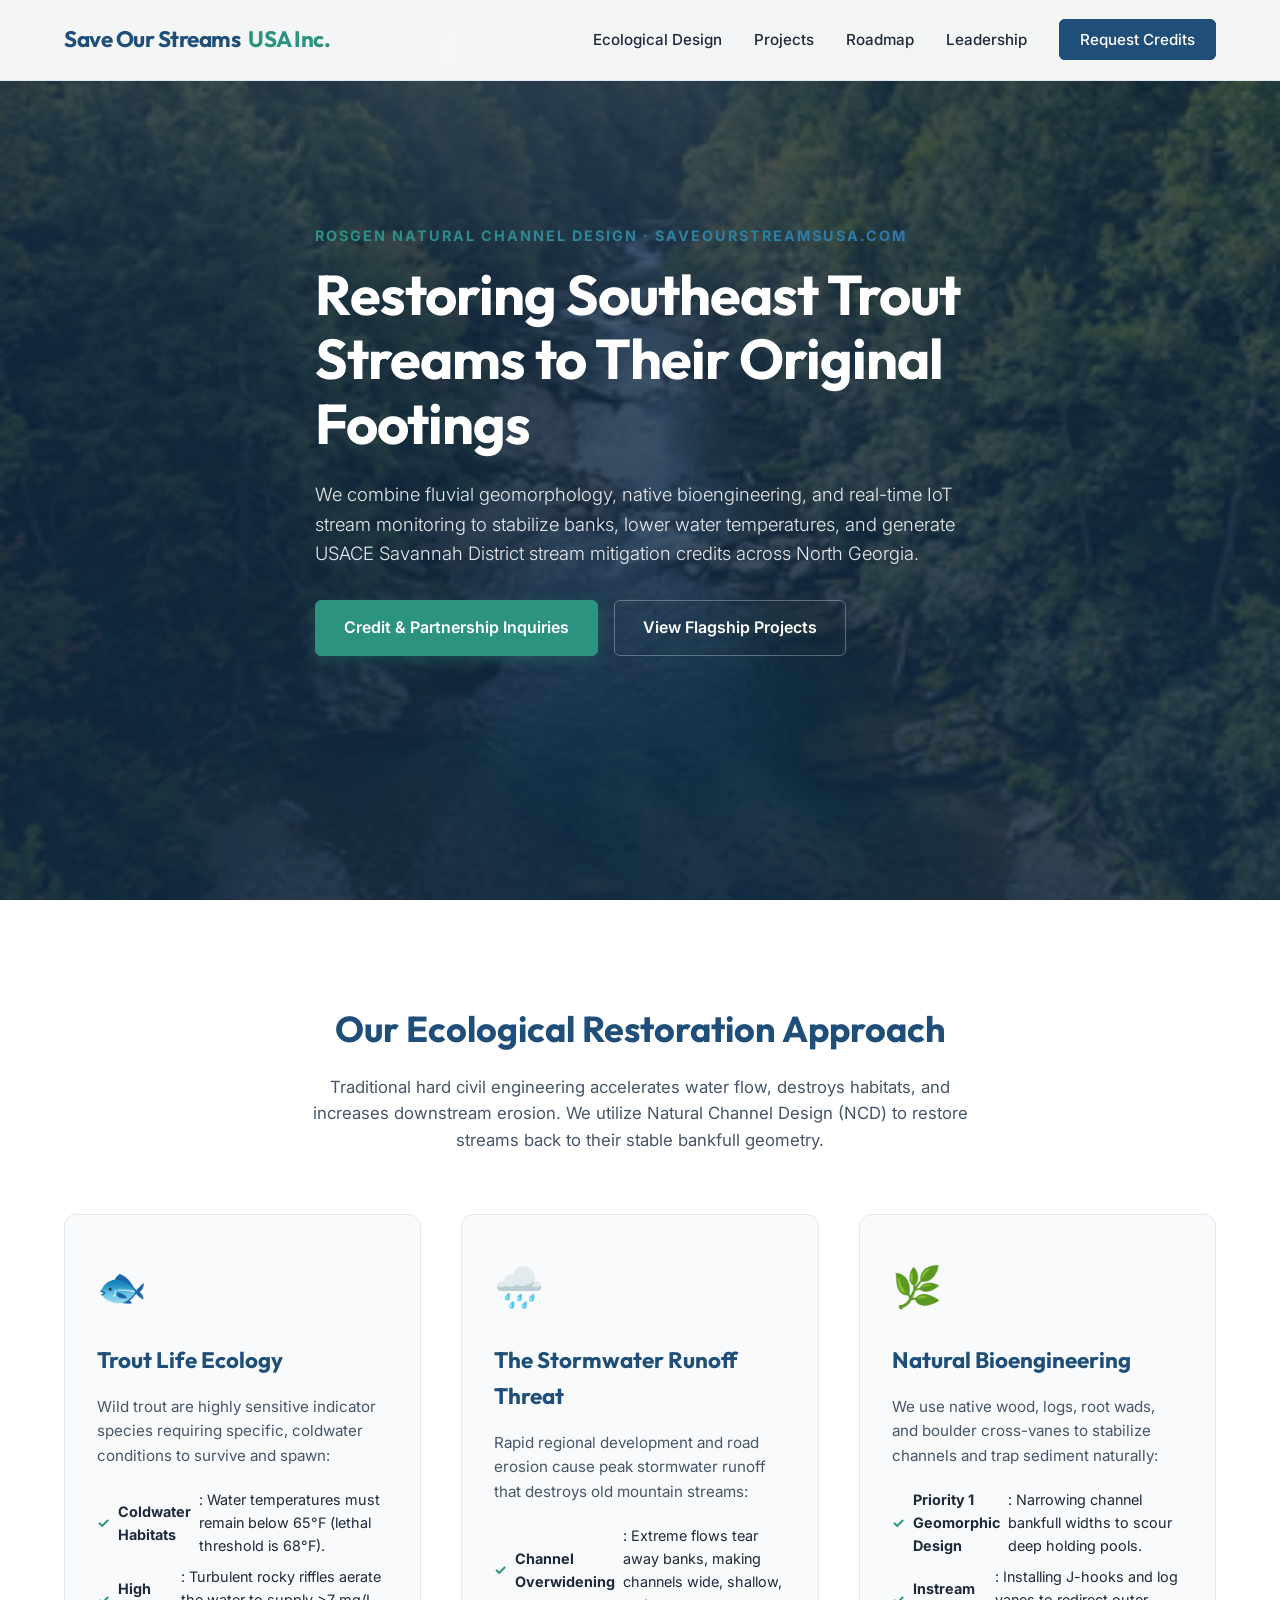
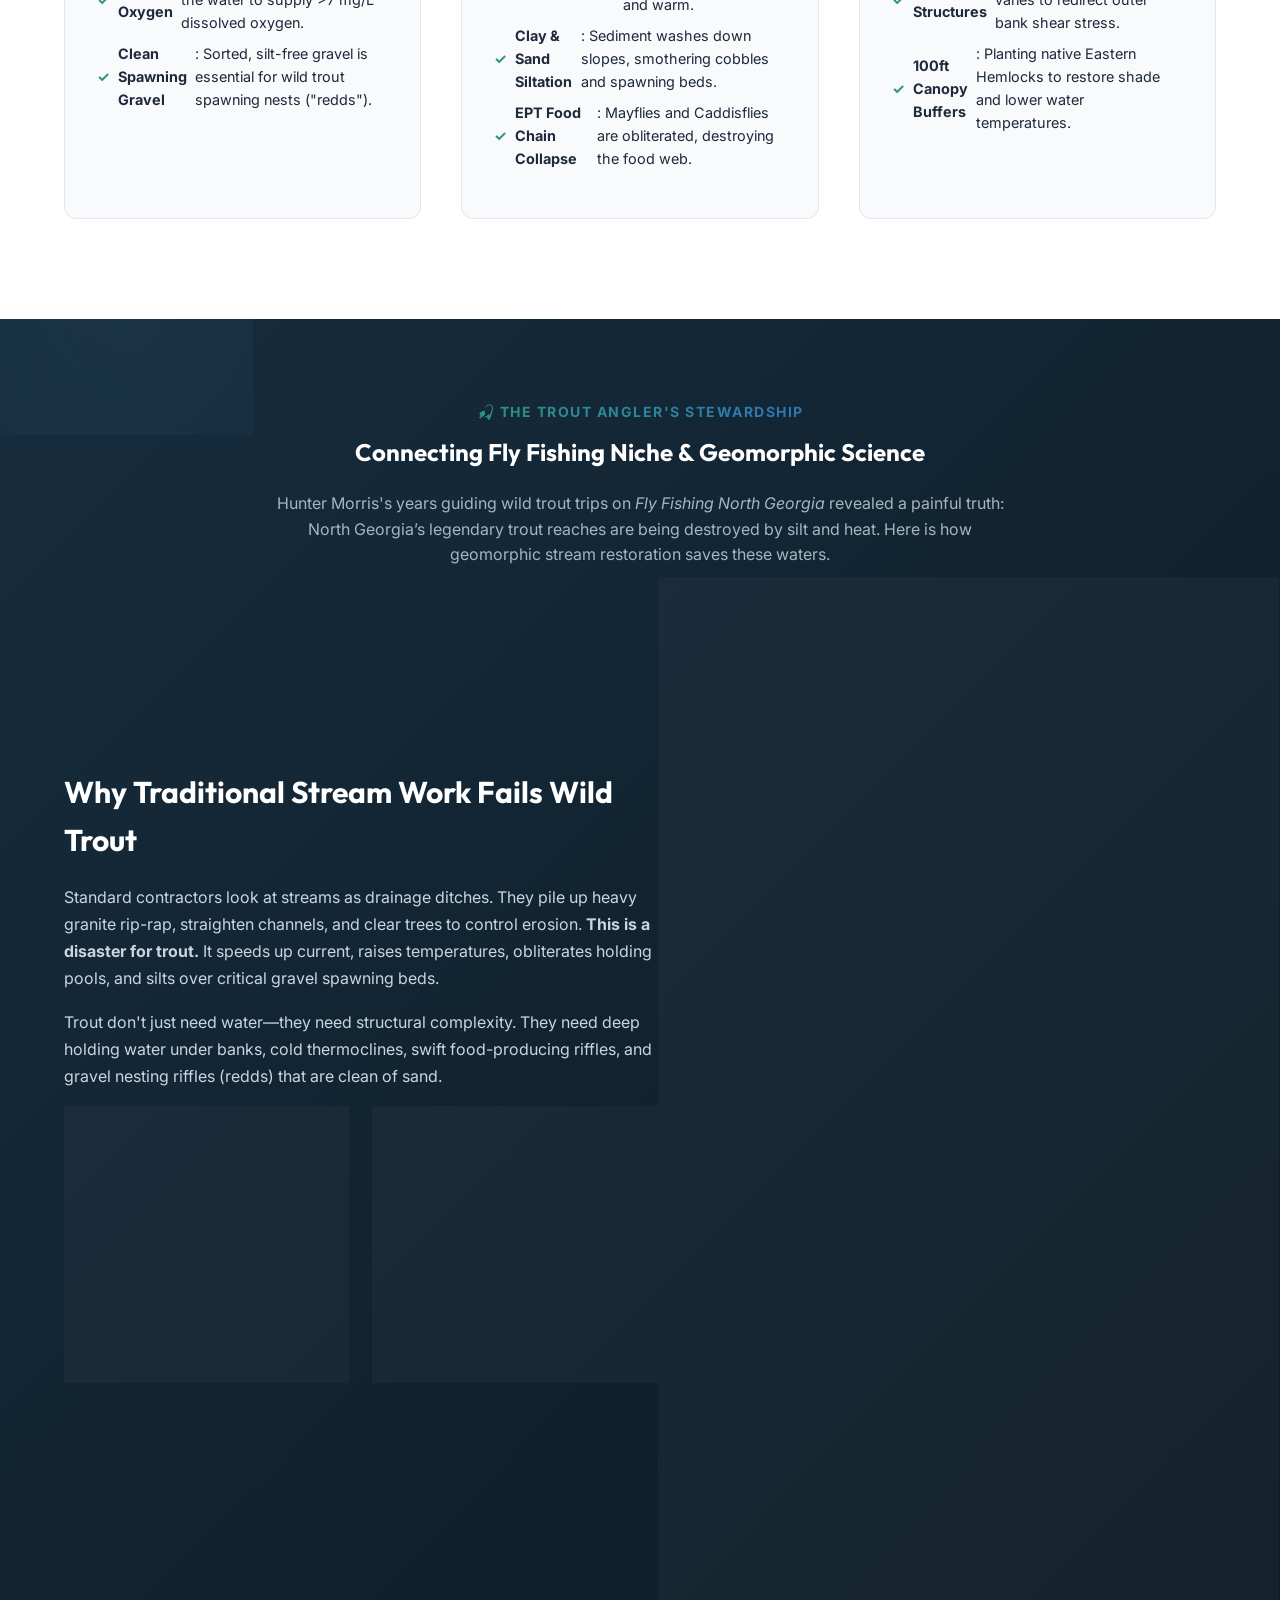
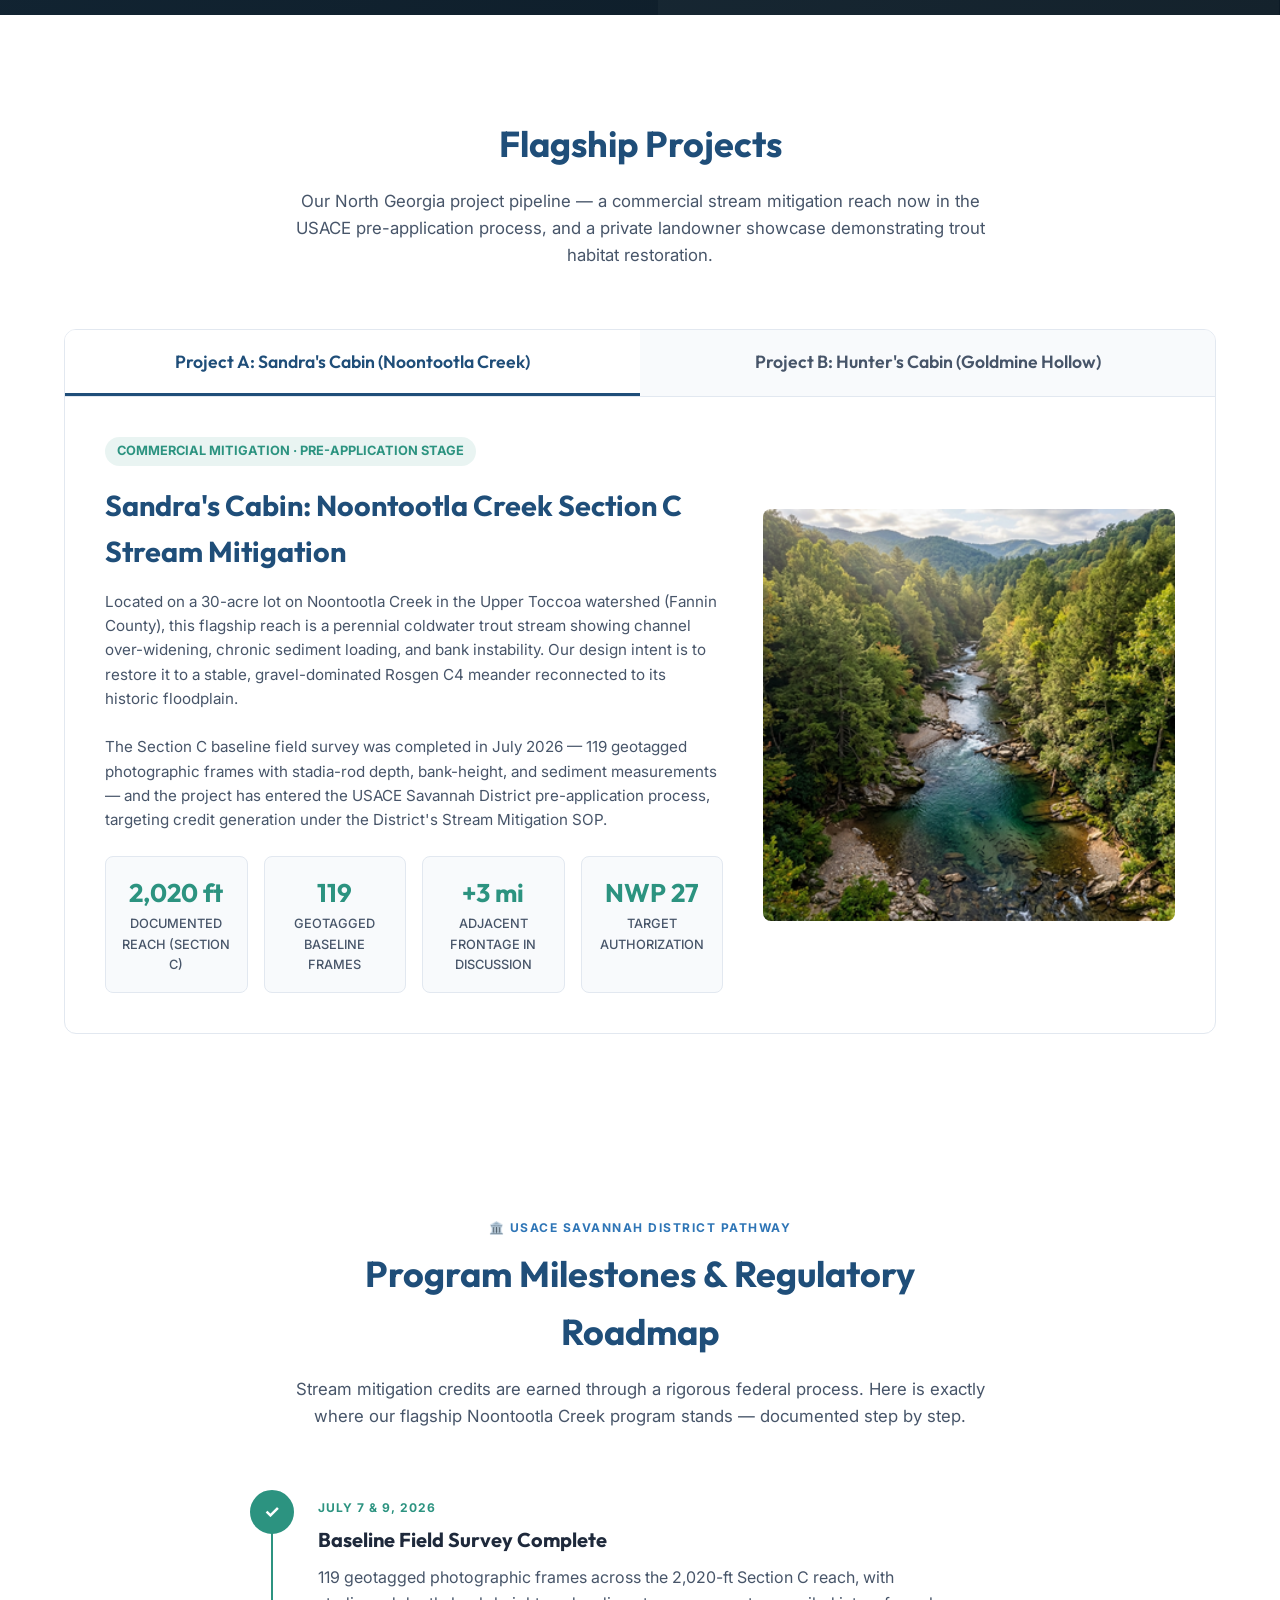
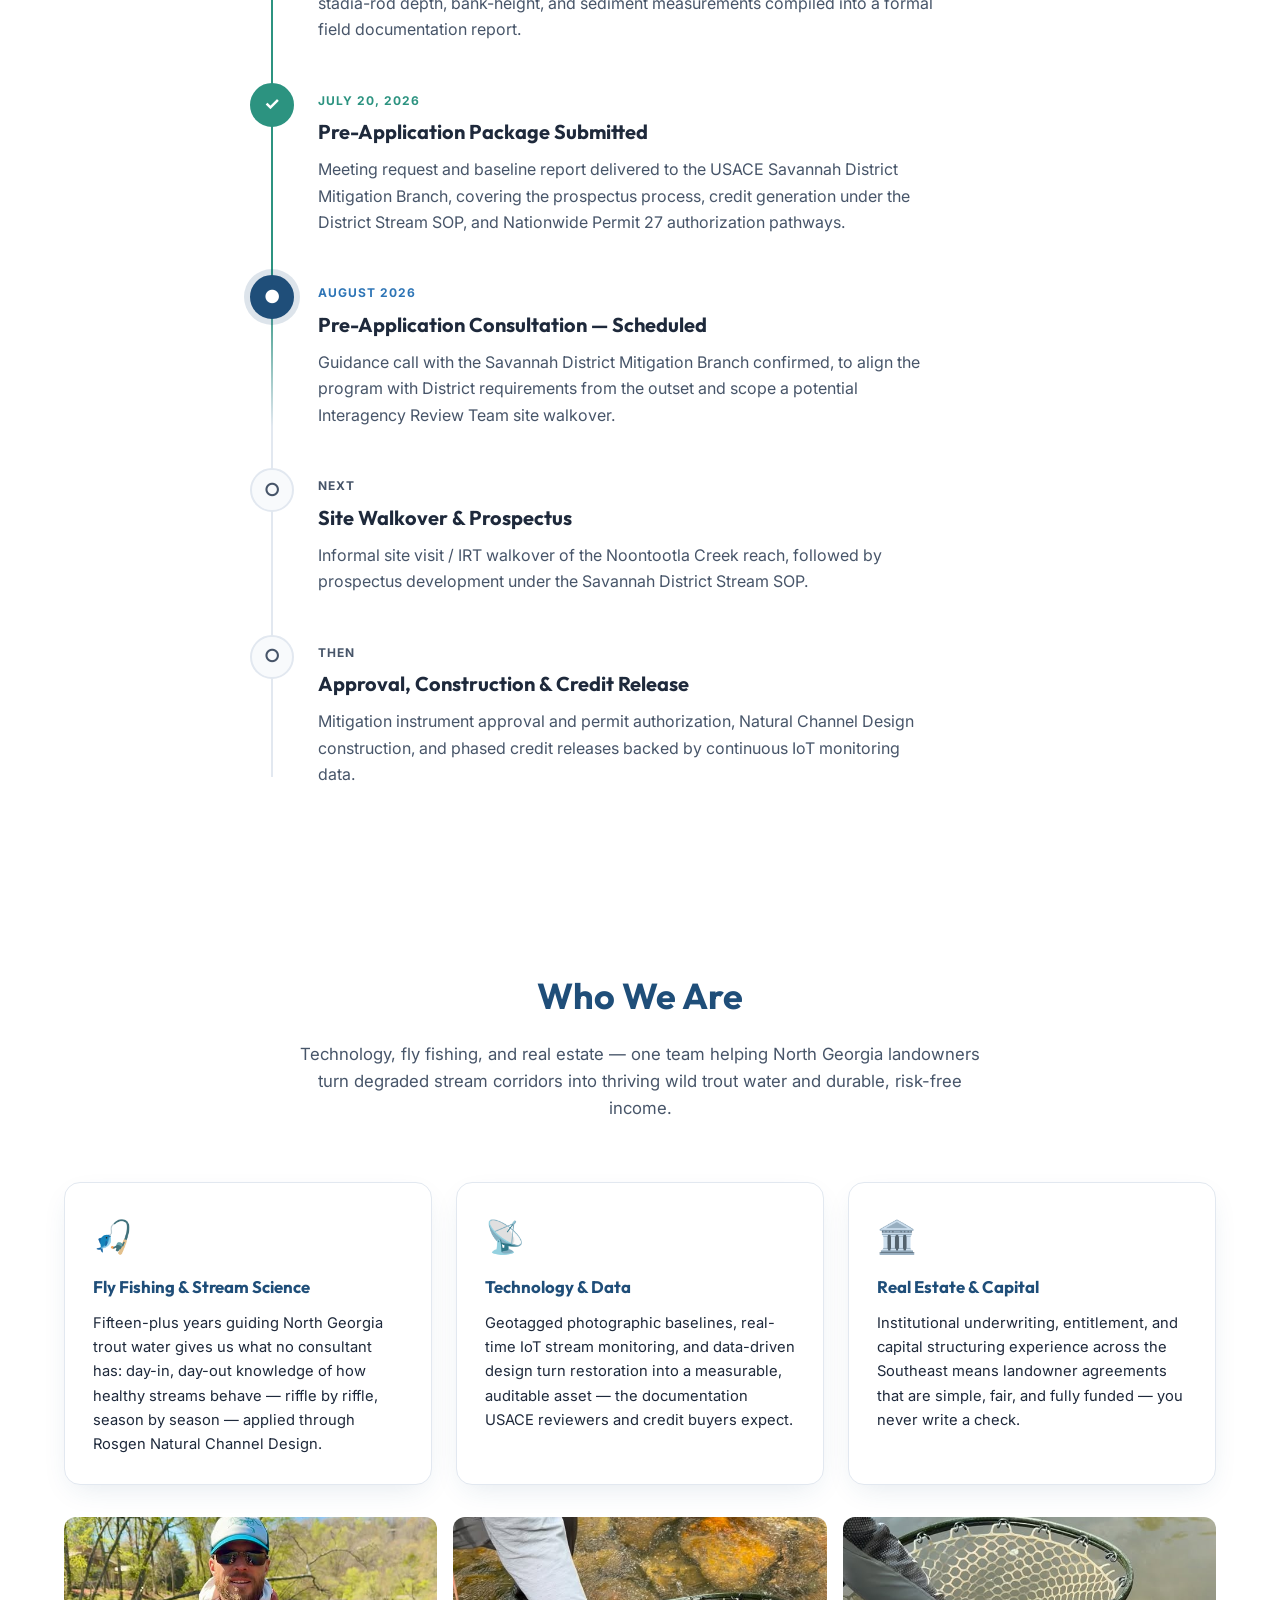
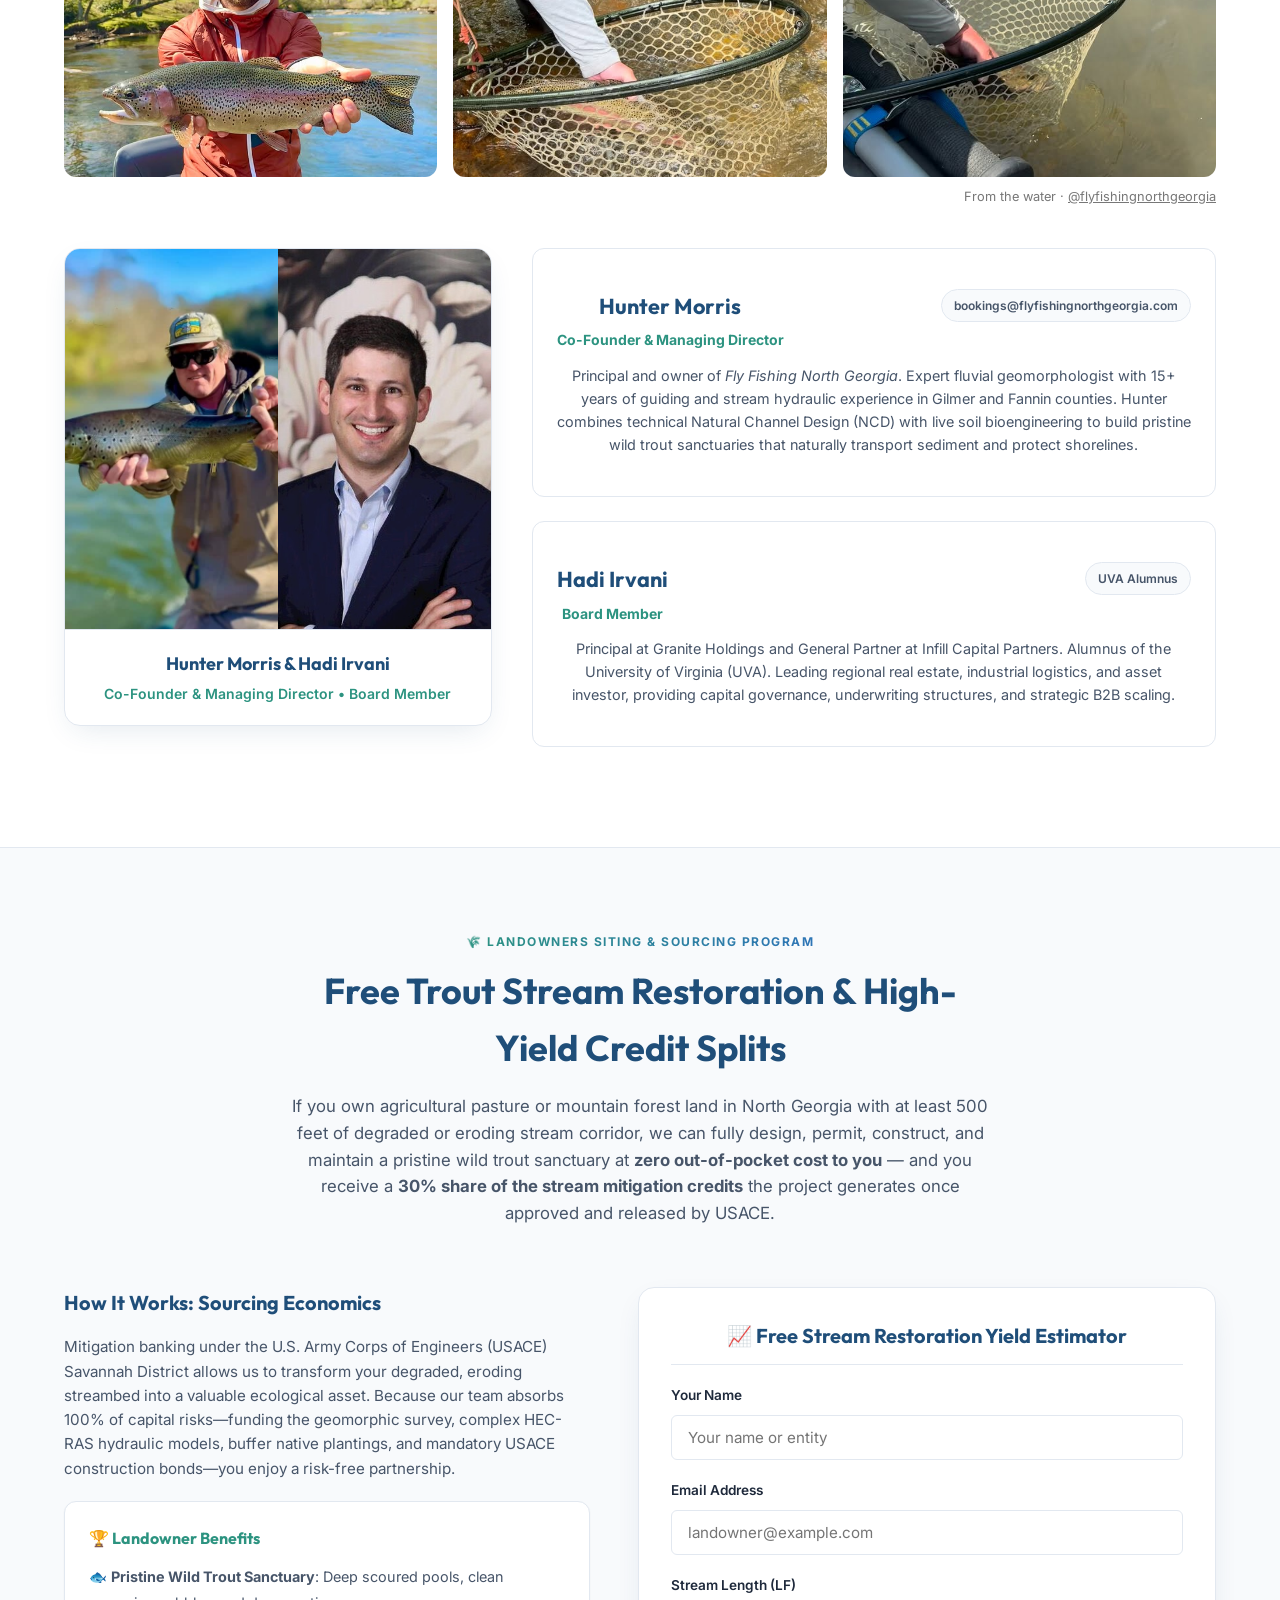
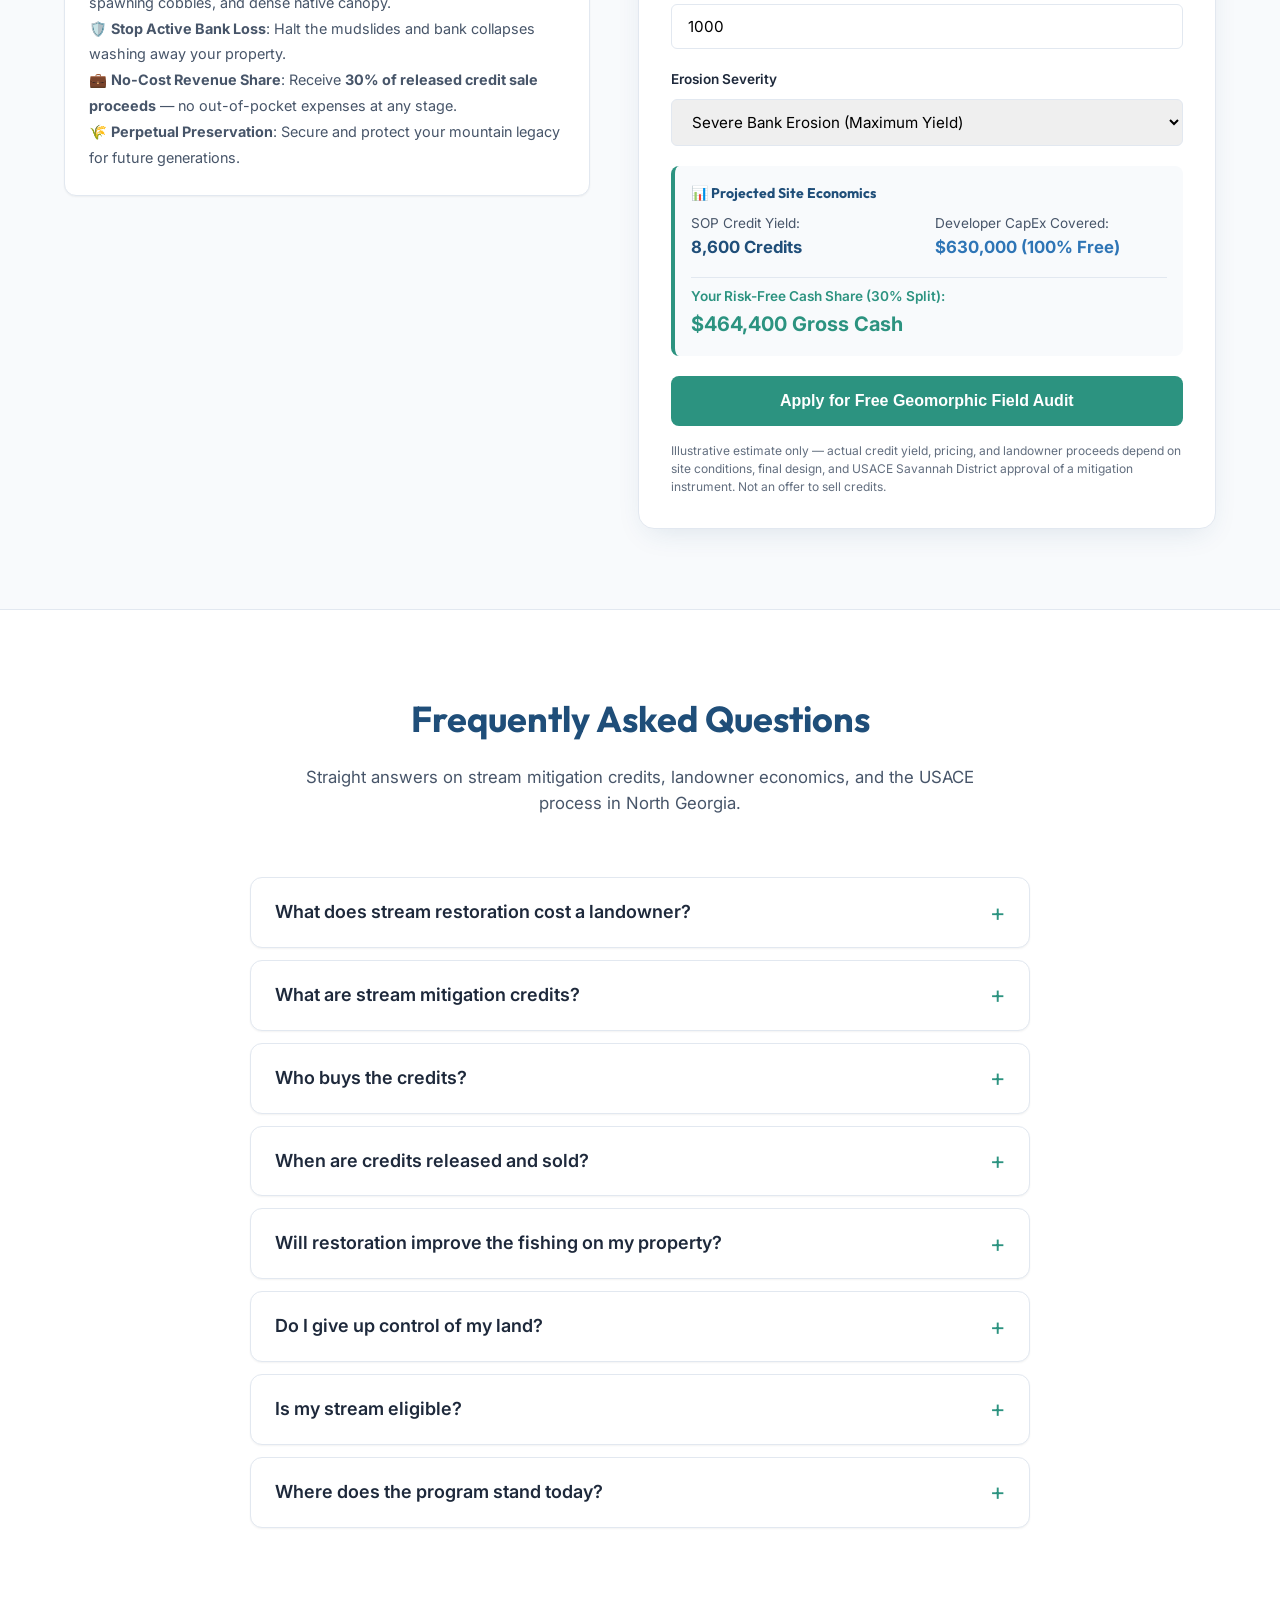
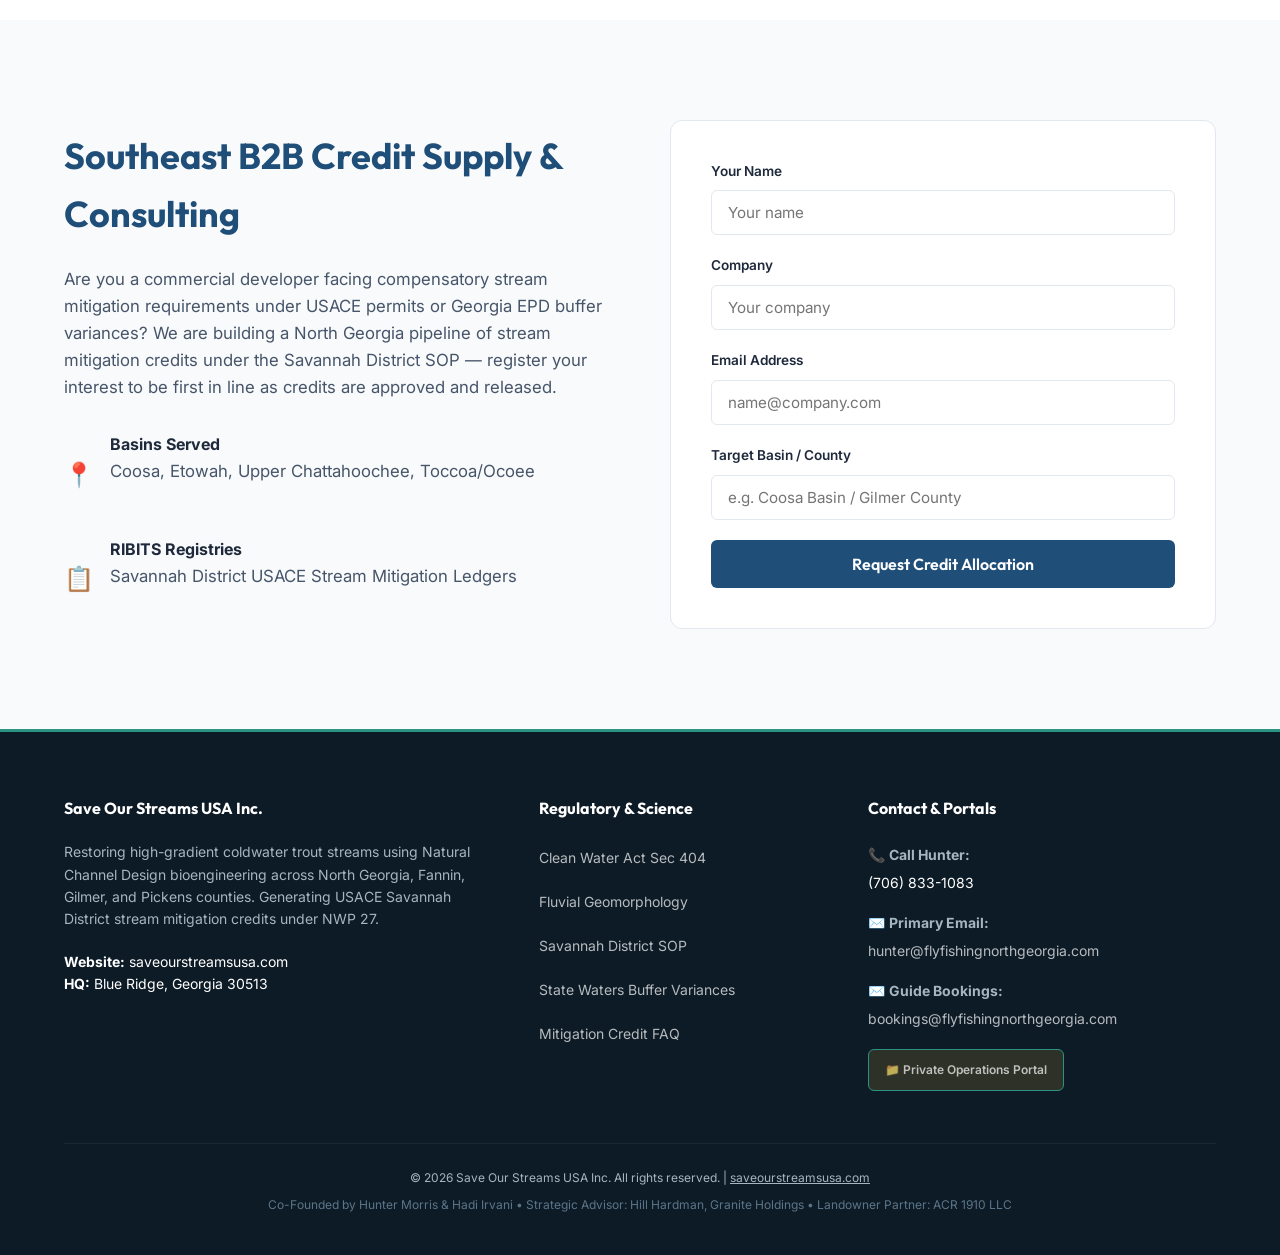
==== index.html @ 2538dde8 "SEO round 2: FAQ + FAQPage schema, keyword title, non-blocking fonts - New FAQ section (8 Q&As: land" ====
<!DOCTYPE html>
<html lang="en">
<head>
    <meta charset="UTF-8">
    <meta name="viewport" content="width=device-width, initial-scale=1.0">
    <title>Stream Mitigation Credits & Trout Stream Restoration in North Georgia | Save Our Streams USA</title>
    <meta name="description" content="We restore North Georgia trout streams with Natural Channel Design and develop USACE Savannah District stream mitigation credits — free restoration and a 30% credit share for landowners.">
    <link rel="canonical" href="https://saveourstreamsusa.com/">
    <link rel="preconnect" href="https://fonts.googleapis.com">
    <link rel="preconnect" href="https://fonts.gstatic.com" crossorigin>
    <link href="https://fonts.googleapis.com/css2?family=Inter:wght@300;400;500;600;700&family=Outfit:wght@400;500;600;700;800&display=swap" rel="stylesheet">
    <meta name="theme-color" content="#1F4E79">
    <link rel="icon" href="data:image/svg+xml,%3Csvg xmlns='http://www.w3.org/2000/svg' viewBox='0 0 100 100'%3E%3Ctext y='0.9em' font-size='90'%3E%F0%9F%90%9F%3C/text%3E%3C/svg%3E">

    <!-- Open Graph / Social -->
    <meta property="og:type" content="website">
    <meta property="og:site_name" content="Save Our Streams USA Inc.">
    <meta property="og:title" content="Save Our Streams USA — Trout Stream Restoration & USACE Stream Mitigation Credits">
    <meta property="og:description" content="Restoring North Georgia's coldwater trout streams with Natural Channel Design. Flagship Noontootla Creek project now in the USACE Savannah District pre-application process.">
    <meta property="og:url" content="https://saveourstreamsusa.com/">
    <meta property="og:image" content="https://saveourstreamsusa.com/hero_stream_restoration_2x.png">
    <meta name="twitter:card" content="summary_large_image">

    <!-- Structured Data -->
    <script type="application/ld+json">
    {
      "@context": "https://schema.org",
      "@type": ["Organization", "ProfessionalService"],
      "name": "Save Our Streams USA Inc.",
      "geo": { "@type": "GeoCoordinates", "latitude": 34.864, "longitude": -84.324 },
      "url": "https://saveourstreamsusa.com",
      "description": "Stream restoration and mitigation banking company restoring coldwater trout streams in North Georgia using Natural Channel Design, developing USACE Savannah District stream mitigation credits.",
      "areaServed": ["Fannin County GA", "Gilmer County GA", "Pickens County GA", "North Georgia"],
      "address": {
        "@type": "PostalAddress",
        "addressLocality": "Blue Ridge",
        "addressRegion": "GA",
        "postalCode": "30513",
        "addressCountry": "US"
      },
      "email": "hunter@flyfishingnorthgeorgia.com",
      "telephone": "+1-706-833-1083",
      "founder": [
        { "@type": "Person", "name": "Hunter Morris", "jobTitle": "Co-Founder & Managing Director" },
        { "@type": "Person", "name": "Hadi Irvani", "jobTitle": "Board Member" }
      ],
      "knowsAbout": ["Stream restoration", "Fluvial geomorphology", "Natural Channel Design", "Stream mitigation banking", "Nationwide Permit 27", "Wild trout habitat"]
    }
    </script>
    <script type="application/ld+json">
    {
      "@context": "https://schema.org",
      "@type": "FAQPage",
      "mainEntity": [
        {
          "@type": "Question",
          "name": "What does stream restoration cost a landowner?",
          "acceptedAnswer": { "@type": "Answer", "text": "Nothing out of pocket. Save Our Streams funds the geomorphic survey, design, permitting, construction, plantings, and monitoring. In return, you receive a 30% share of the proceeds when USACE-released stream mitigation credits are sold." }
        },
        {
          "@type": "Question",
          "name": "What are stream mitigation credits?",
          "acceptedAnswer": { "@type": "Answer", "text": "Under Section 404 of the Clean Water Act, developers whose projects impact streams must compensate by purchasing mitigation credits. Credits are generated by restoring degraded streams under USACE oversight — in Georgia, per the Savannah District's Stream Mitigation SOP." }
        },
        {
          "@type": "Question",
          "name": "Who buys the credits?",
          "acceptedAnswer": { "@type": "Answer", "text": "Commercial developers, utilities, and infrastructure builders that need compensatory stream mitigation for USACE permits or Georgia EPD buffer variances within the same watershed service area." }
        },
        {
          "@type": "Question",
          "name": "When are credits released and sold?",
          "acceptedAnswer": { "@type": "Answer", "text": "In phases tied to USACE milestones — instrument or permit approval, construction completion, and demonstrated ecological performance during monitoring years. It is a multi-year process, and our continuous IoT stream monitoring is designed to support each release with hard data." }
        },
        {
          "@type": "Question",
          "name": "Will restoration improve the fishing on my property?",
          "acceptedAnswer": { "@type": "Answer", "text": "That is the point. Natural Channel Design creates deeper holding pools, colder water, cleaner spawning gravel, and stable banks — designed by a working North Georgia trout guide, not a drainage contractor." }
        },
        {
          "@type": "Question",
          "name": "Do I give up control of my land?",
          "acceptedAnswer": { "@type": "Answer", "text": "You keep ownership. The restored stream corridor is placed under a long-term protection mechanism (such as a conservation easement or deed restriction) so the ecological gains — and your credit value — are permanent. Terms are set out clearly in the landowner agreement before any work begins." }
        },
        {
          "@type": "Question",
          "name": "Is my stream eligible?",
          "acceptedAnswer": { "@type": "Answer", "text": "If you own land in North Georgia's trout watersheds (Toccoa, Coosa, Etowah, or Upper Chattahoochee basins) with roughly 500 feet or more of degraded, eroding perennial stream, you are a strong candidate. The field audit is free." }
        },
        {
          "@type": "Question",
          "name": "Where does the program stand today?",
          "acceptedAnswer": { "@type": "Answer", "text": "Our flagship Noontootla Creek reach in Fannin County has a completed baseline field survey, and a pre-application consultation with the USACE Savannah District Mitigation Branch is scheduled for August 2026." }
        }
      ]
    }
    </script>
    <link rel="stylesheet" href="styles.css">
</head>
<body>
    <a href="#main" class="skip-link">Skip to main content</a>

    <!-- Header & Navigation -->
    <header>
        <div class="container">
            <nav>
                <a href="#" class="logo">
                    Save Our Streams <span>USA Inc.</span>
                </a>
                <ul class="nav-links">
                    <li><a href="#ecology">Ecological Design</a></li>
                    <li><a href="#case-studies">Projects</a></li>
                    <li><a href="#roadmap">Roadmap</a></li>
                    <li><a href="#board">Leadership</a></li>
                    <li><a href="#contact" class="btn-cta">Request Credits</a></li>
                </ul>
            </nav>
        </div>
    </header>

    <main id="main">
    <!-- Hero Section -->
    <section class="hero">
        <div class="container">
            <div class="hero-content">
                <div class="hero-subtitle">Rosgen Natural Channel Design · saveourstreamsusa.com</div>
                <h1>Restoring Southeast Trout Streams to Their Original Footings</h1>
                <p>We combine fluvial geomorphology, native bioengineering, and real-time IoT stream monitoring to stabilize banks, lower water temperatures, and generate USACE Savannah District stream mitigation credits across North Georgia.</p>
                <div class="hero-btns">
                    <a href="#contact" class="btn-primary">Credit &amp; Partnership Inquiries</a>
                    <a href="#case-studies" class="btn-secondary">View Flagship Projects</a>
                </div>
            </div>
        </div>
    </section>

    <!-- Ecology & Science Section -->
    <section id="ecology">
        <div class="container">
            <div class="section-hdr">
                <h2>Our Ecological Restoration Approach</h2>
                <p>Traditional hard civil engineering accelerates water flow, destroys habitats, and increases downstream erosion. We utilize Natural Channel Design (NCD) to restore streams back to their stable bankfull geometry.</p>
            </div>
            <div class="ecology-grid">
                <!-- Card 1 -->
                <div class="ecology-card">
                    <div class="card-icon">🐟</div>
                    <h3>Trout Life Ecology</h3>
                    <p>Wild trout are highly sensitive indicator species requiring specific, coldwater conditions to survive and spawn:</p>
                    <ul class="ecology-list">
                        <li><strong>Coldwater Habitats</strong>: Water temperatures must remain below 65°F (lethal threshold is 68°F).</li>
                        <li><strong>High Oxygen</strong>: Turbulent rocky riffles aerate the water to supply >7 mg/L dissolved oxygen.</li>
                        <li><strong>Clean Spawning Gravel</strong>: Sorted, silt-free gravel is essential for wild trout spawning nests ("redds").</li>
                    </ul>
                </div>
                <!-- Card 2 -->
                <div class="ecology-card">
                    <div class="card-icon">🌧️</div>
                    <h3>The Stormwater Runoff Threat</h3>
                    <p>Rapid regional development and road erosion cause peak stormwater runoff that destroys old mountain streams:</p>
                    <ul class="ecology-list">
                        <li><strong>Channel Overwidening</strong>: Extreme flows tear away banks, making channels wide, shallow, and warm.</li>
                        <li><strong>Clay & Sand Siltation</strong>: Sediment washes down slopes, smothering cobbles and spawning beds.</li>
                        <li><strong>EPT Food Chain Collapse</strong>: Mayflies and Caddisflies are obliterated, destroying the food web.</li>
                    </ul>
                </div>
                <!-- Card 3 -->
                <div class="ecology-card">
                    <div class="card-icon">🌿</div>
                    <h3>Natural Bioengineering</h3>
                    <p>We use native wood, logs, root wads, and boulder cross-vanes to stabilize channels and trap sediment naturally:</p>
                    <ul class="ecology-list">
                        <li><strong>Priority 1 Geomorphic Design</strong>: Narrowing channel bankfull widths to scour deep holding pools.</li>
                        <li><strong>Instream Structures</strong>: Installing J-hooks and log vanes to redirect outer bank shear stress.</li>
                        <li><strong>100ft Canopy Buffers</strong>: Planting native Eastern Hemlocks to restore shade and lower water temperatures.</li>
                    </ul>
                </div>
            </div>
        </div>
    </section>

    <!-- From the Angler's Perspective Section -->
    <section id="stewardship" class="stewardship-section stagger-reveal">
        <div class="gradient-overlay-1"></div>
        <div class="gradient-overlay-2"></div>
        <div class="container">
            <div class="stewardship-header">
                <span class="stewardship-tag">🎣 The Trout Angler's Stewardship</span>
                <h2 class="stewardship-title">Connecting Fly Fishing Niche & Geomorphic Science</h2>
                <p class="stewardship-desc">
                    Hunter Morris's years guiding wild trout trips on <em>Fly Fishing North Georgia</em> revealed a painful truth: North Georgia’s legendary trout reaches are being destroyed by silt and heat. Here is how geomorphic stream restoration saves these waters.
                </p>
            </div>
            
            <div class="stewardship-grid">
                <div>
                    <h3>Why Traditional Stream Work Fails Wild Trout</h3>
                    <p>
                        Standard contractors look at streams as drainage ditches. They pile up heavy granite rip-rap, straighten channels, and clear trees to control erosion. 
                        <strong>This is a disaster for trout.</strong> It speeds up current, raises temperatures, obliterates holding pools, and silts over critical gravel spawning beds.
                    </p>
                    <p>
                        Trout don't just need water—they need structural complexity. They need deep holding water under banks, cold thermoclines, swift food-producing riffles, and gravel nesting riffles (redds) that are clean of sand.
                    </p>
                    
                    <div class="stewardship-inner-grid">
                        <div class="stewardship-card">
                            <span class="stewardship-card-icon">🏞️</span>
                            <h4 class="stewardship-card-title">Natural Channel Design</h4>
                            <p class="stewardship-card-desc">We rebuild streams utilizing bankfull ratios that naturally transport gravel, keeping channels stable for generations.</p>
                        </div>
                        <div class="stewardship-card">
                            <span class="stewardship-card-icon">🍂</span>
                            <h4 class="stewardship-card-title">Coldwater Bioengineering</h4>
                            <p class="stewardship-card-desc">We install organic wood debris, tag alders, and boulder vanes that double as protective overhead cover for trophy brown trout.</p>
                        </div>
                    </div>
                </div>
                
                <div class="differentiator-panel">
                    <h3 class="differentiator-title">Save Our Streams USA Inc. Differentiators</h3>
                    
                    <div class="differentiator-list">
                        <div class="differentiator-item">
                            <div class="differentiator-num">1</div>
                            <div>
                                <h4 class="differentiator-item-title">Instream Drop-Step Traps</h4>
                                <p class="differentiator-item-desc">Constructed of natural hemlock and oak logs to trap uphill logging sand, scouring deep plunge pools for large trout refuge.</p>
                            </div>
                        </div>
                        
                        <div class="differentiator-item">
                            <div class="differentiator-num">2</div>
                            <div>
                                <h4 class="differentiator-item-title">Root-Wad Revetments</h4>
                                <p class="differentiator-item-desc">Interlocked hardwood root balls driven into eroding meanders to buffer current velocity while offering wild trout premier shade.</p>
                            </div>
                        </div>
                        
                        <div class="differentiator-item">
                             <div class="differentiator-num">3</div>
                             <div>
                                 <h4 class="differentiator-item-title">Double Log Vanes</h4>
                                 <p class="differentiator-item-desc">Angled timber structures that focus the stream's kinetic power into the center, flushing clay to uncover critical spawning gravel.</p>
                             </div>
                         </div>
                        <div class="differentiator-item">
                             <div class="differentiator-num">4</div>
                             <div>
                                 <h4 class="differentiator-item-title">Real-Time IoT Stream Monitoring</h4>
                                 <p class="differentiator-item-desc">Custom solar-powered sensor boxes measure dissolved oxygen and water temperature 24/7 — continuous performance data designed to go beyond annual monitoring reports and support timely credit releases.</p>
                             </div>
                         </div>
                    </div>
                    
                    <div class="differentiator-cta">
                        <a href="./portal.html" class="differentiator-btn">Access Operations Portal</a>
                    </div>
                </div>
            </div>
        </div>
    </section>

    <!-- Case Studies Section -->
    <section id="case-studies" class="light-bg">
        <div class="container">
            <div class="section-hdr">
                <h2>Flagship Projects</h2>
                <p>Our North Georgia project pipeline — a commercial stream mitigation reach now in the USACE pre-application process, and a private landowner showcase demonstrating trout habitat restoration.</p>
            </div>

            <div class="tabs-container">
                <div class="tab-buttons" role="tablist" aria-label="Flagship projects">
                    <button class="tab-btn active" id="tab-study-a" role="tab" aria-selected="true" aria-controls="study-a" onclick="openTab(event, 'study-a')">Project A: Sandra's Cabin (Noontootla Creek)</button>
                    <button class="tab-btn" id="tab-study-b" role="tab" aria-selected="false" aria-controls="study-b" onclick="openTab(event, 'study-b')">Project B: Hunter's Cabin (Goldmine Hollow)</button>
                </div>

                <!-- Tab A Content -->
                <div id="study-a" class="tab-content active" role="tabpanel" aria-labelledby="tab-study-a">
                    <div class="tab-text">
                        <span class="tab-tag">Commercial Mitigation &middot; Pre-Application Stage</span>
                        <h3>Sandra's Cabin: Noontootla Creek Section C Stream Mitigation</h3>
                        <p>Located on a 30-acre lot on Noontootla Creek in the Upper Toccoa watershed (Fannin County), this flagship reach is a perennial coldwater trout stream showing channel over-widening, chronic sediment loading, and bank instability. Our design intent is to restore it to a stable, gravel-dominated Rosgen C4 meander reconnected to its historic floodplain.</p>
                        <p>The Section C baseline field survey was completed in July 2026 — 119 geotagged photographic frames with stadia-rod depth, bank-height, and sediment measurements — and the project has entered the USACE Savannah District pre-application process, targeting credit generation under the District's Stream Mitigation SOP.</p>
                        
                        <div class="tab-metrics">
                            <div class="metric-box">
                                <div class="metric-num">2,020 ft</div>
                                <div class="metric-lbl">Documented Reach (Section C)</div>
                            </div>
                            <div class="metric-box">
                                <div class="metric-num">119</div>
                                <div class="metric-lbl">Geotagged Baseline Frames</div>
                            </div>
                            <div class="metric-box">
                                <div class="metric-num">+3 mi</div>
                                <div class="metric-lbl">Adjacent Frontage in Discussion</div>
                            </div>
                            <div class="metric-box">
                                <div class="metric-num">NWP 27</div>
                                <div class="metric-lbl">Target Authorization</div>
                            </div>
                        </div>
                    </div>
                    <div class="tab-image">
                        <img src="hero_stream_restoration_1x.png" srcset="hero_stream_restoration_1x.png 1x, hero_stream_restoration_2x.png 2x, hero_stream_restoration_3x.png 3x" alt="Noontootla Creek stream restoration concept rendering" width="341" height="341" loading="lazy">
                    </div>
                </div>

                <!-- Tab B Content -->
                <div id="study-b" class="tab-content" role="tabpanel" aria-labelledby="tab-study-b">
                    <div class="tab-text">
                        <span class="tab-tag">Private Trout Sanctuary</span>
                        <h3>Hunter's Cabin: Goldmine Hollow Step-Pools</h3>
                        <p>Located along the legendary wild trout waters of Noontootla Creek, this steep mountain tributary project serves as our premium private landowner showroom. We designed and built natural log step-pools and sediment traps to capture high-velocity stormwater and unpaved road sand runoff before it enters Noontootla Creek.</p>
                        <p>This "living showroom" demonstrates to private estate owners how bioengineering stabilizes cabin creek banks, cleans spawning gravel, and scours beautiful plunge-pools for trophy trout.</p>
                        
                        <div class="tab-metrics">
                            <div class="metric-box">
                                <div class="metric-num">Step-Pools</div>
                                <div class="metric-lbl">Design Type</div>
                            </div>
                            <div class="metric-box">
                                <div class="metric-num">Noontootla</div>
                                <div class="metric-lbl">Trout Waterway</div>
                            </div>
                            <div class="metric-box">
                                <div class="metric-num">Sediment Trap</div>
                                <div class="metric-lbl">Silt Control</div>
                            </div>
                            <div class="metric-box">
                                <div class="metric-num">Log Structures</div>
                                <div class="metric-lbl">Native Materials</div>
                            </div>
                        </div>
                    </div>
                    <div class="tab-image">
                        <img src="hero_stream_restoration_1x.png" srcset="hero_stream_restoration_1x.png 1x, hero_stream_restoration_2x.png 2x, hero_stream_restoration_3x.png 3x" alt="Goldmine Hollow step-pool restoration concept rendering" width="341" height="341" loading="lazy">
                    </div>
                </div>
            </div>
        </div>
    </section>

    <!-- Regulatory Roadmap Section -->
    <section id="roadmap" class="roadmap-section">
        <div class="container">
            <div class="section-hdr">
                <span class="roadmap-tag">🏛️ USACE Savannah District Pathway</span>
                <h2>Program Milestones &amp; Regulatory Roadmap</h2>
                <p>Stream mitigation credits are earned through a rigorous federal process. Here is exactly where our flagship Noontootla Creek program stands — documented step by step.</p>
            </div>
            <ol class="roadmap-track">
                <li class="roadmap-step done">
                    <div class="roadmap-marker" aria-hidden="true">✓</div>
                    <div class="roadmap-body">
                        <span class="roadmap-date">July 7 &amp; 9, 2026</span>
                        <h3>Baseline Field Survey Complete</h3>
                        <p>119 geotagged photographic frames across the 2,020-ft Section C reach, with stadia-rod depth, bank-height, and sediment measurements compiled into a formal field documentation report.</p>
                    </div>
                </li>
                <li class="roadmap-step done">
                    <div class="roadmap-marker" aria-hidden="true">✓</div>
                    <div class="roadmap-body">
                        <span class="roadmap-date">July 20, 2026</span>
                        <h3>Pre-Application Package Submitted</h3>
                        <p>Meeting request and baseline report delivered to the USACE Savannah District Mitigation Branch, covering the prospectus process, credit generation under the District Stream SOP, and Nationwide Permit 27 authorization pathways.</p>
                    </div>
                </li>
                <li class="roadmap-step active">
                    <div class="roadmap-marker" aria-hidden="true">●</div>
                    <div class="roadmap-body">
                        <span class="roadmap-date">August 2026</span>
                        <h3>Pre-Application Consultation — Scheduled</h3>
                        <p>Guidance call with the Savannah District Mitigation Branch confirmed, to align the program with District requirements from the outset and scope a potential Interagency Review Team site walkover.</p>
                    </div>
                </li>
                <li class="roadmap-step next">
                    <div class="roadmap-marker" aria-hidden="true">○</div>
                    <div class="roadmap-body">
                        <span class="roadmap-date">Next</span>
                        <h3>Site Walkover &amp; Prospectus</h3>
                        <p>Informal site visit / IRT walkover of the Noontootla Creek reach, followed by prospectus development under the Savannah District Stream SOP.</p>
                    </div>
                </li>
                <li class="roadmap-step next">
                    <div class="roadmap-marker" aria-hidden="true">○</div>
                    <div class="roadmap-body">
                        <span class="roadmap-date">Then</span>
                        <h3>Approval, Construction &amp; Credit Release</h3>
                        <p>Mitigation instrument approval and permit authorization, Natural Channel Design construction, and phased credit releases backed by continuous IoT monitoring data.</p>
                    </div>
                </li>
            </ol>
        </div>
    </section>

    <!-- Board of Directors Section -->
    <section id="board">
        <div class="container">
            <div class="section-hdr">
                <h2>Who We Are</h2>
                <p>Technology, fly fishing, and real estate — one team helping North Georgia landowners turn degraded stream corridors into thriving wild trout water and durable, risk-free income.</p></div>
            <div class="pillar-row">
                <div class="pillar-card">
                    <div class="pillar-icon">🎣</div>
                    <h3>Fly Fishing &amp; Stream Science</h3>
                    <p>Fifteen-plus years guiding North Georgia trout water gives us what no consultant has: day-in, day-out knowledge of how healthy streams behave — riffle by riffle, season by season — applied through Rosgen Natural Channel Design.</p>
                </div>
                <div class="pillar-card">
                    <div class="pillar-icon">📡</div>
                    <h3>Technology &amp; Data</h3>
                    <p>Geotagged photographic baselines, real-time IoT stream monitoring, and data-driven design turn restoration into a measurable, auditable asset — the documentation USACE reviewers and credit buyers expect.</p>
                </div>
                <div class="pillar-card">
                    <div class="pillar-icon">🏛️</div>
                    <h3>Real Estate &amp; Capital</h3>
                    <p>Institutional underwriting, entitlement, and capital structuring experience across the Southeast means landowner agreements that are simple, fair, and fully funded — you never write a check.</p>
                </div>
            </div>
            <div class="ig-strip">
                <img src="whoweare_trophy.jpg" alt="Angler with trophy rainbow trout on a North Georgia river" loading="lazy">
                <img src="whoweare_release.jpg" alt="Releasing a wild brown trout back to the stream" loading="lazy">
                <img src="whoweare_net.jpg" alt="Guide netting a trout" loading="lazy">
            </div>
            <p class="ig-credit">From the water &middot; <a href="https://www.instagram.com/flyfishingnorthgeorgia/" target="_blank" rel="noopener">@flyfishingnorthgeorgia</a></p>
            <div class="partner-row">
                <!-- Left Column: Unified Team Photo -->
                <div class="partner-photo-card">
                    <div class="partner-photo-pair"><img src="team_hunter_morris.jpg" alt="Hunter Morris on the water" class="partner-photo"><img src="team_hadi_irvani.jpg" alt="Hadi Irvani" class="partner-photo"></div>
                    <div class="partner-caption">
                        <h4>Hunter Morris & Hadi Irvani</h4>
                        <p>Co-Founder & Managing Director &bull; Board Member</p>
                    </div>
                </div>
                <!-- Right Column: Profiles -->
                <div class="partner-details-list">
                    <!-- Hunter Morris -->
                    <div class="board-card">
                        <div class="partner-card-header">
                            <div>
                                <h3 class="partner-card-name">Hunter Morris</h3>
                                <div class="partner-card-role">Co-Founder & Managing Director</div>
                            </div>
                            <span class="partner-card-email">bookings@flyfishingnorthgeorgia.com</span>
                        </div>
                        <p class="board-desc">
                            Principal and owner of <em>Fly Fishing North Georgia</em>. Expert fluvial geomorphologist with 15+ years of guiding and stream hydraulic experience in Gilmer and Fannin counties. Hunter combines technical Natural Channel Design (NCD) with live soil bioengineering to build pristine wild trout sanctuaries that naturally transport sediment and protect shorelines.
                        </p>
                    </div>
                    <!-- Hadi Irvani -->
                    <div class="board-card">
                        <div class="partner-card-header">
                            <div>
                                <h3 class="partner-card-name">Hadi Irvani</h3>
                                <div class="partner-card-role">Board Member</div>
                            </div>
                            <span class="partner-card-email">UVA Alumnus</span>
                        </div>
                        <p class="board-desc">
                            Principal at Granite Holdings and General Partner at Infill Capital Partners. Alumnus of the University of Virginia (UVA). Leading regional real estate, industrial logistics, and asset investor, providing capital governance, underwriting structures, and strategic B2B scaling.
                        </p>
                    </div>
                </div>
            </div>     </div>
            </div>
        </div>
    </section>

    <!-- Landowner Sourcing & Siting Section -->
    <section id="sourcing" class="sourcing-section">
        <div class="container">
            <div class="section-hdr">
                <span class="sourcing-tag">🌾 Landowners Siting & Sourcing Program</span>
                <h2 class="sourcing-title">Free Trout Stream Restoration & High-Yield Credit Splits</h2>
                <p class="sourcing-desc">
                    If you own agricultural pasture or mountain forest land in North Georgia with at least 500 feet of degraded or eroding stream corridor, we can fully design, permit, construct, and maintain a pristine wild trout sanctuary at <strong>zero out-of-pocket cost to you</strong> — and you receive a <strong>30% share of the stream mitigation credits</strong> the project generates once approved and released by USACE.
                </p>
            </div>

            <div class="sourcing-grid">
                <div class="sourcing-text">
                    <h3 class="sourcing-subtitle">How It Works: Sourcing Economics</h3>
                    <p class="sourcing-text-p">
                        Mitigation banking under the U.S. Army Corps of Engineers (USACE) Savannah District allows us to transform your degraded, eroding streambed into a valuable ecological asset. Because our team absorbs 100% of capital risks—funding the geomorphic survey, complex HEC-RAS hydraulic models, buffer native plantings, and mandatory USACE construction bonds—you enjoy a risk-free partnership.
                    </p>

                    <div class="benefits-card">
                        <h4 class="benefits-title">🏆 Landowner Benefits</h4>
                        <ul class="benefits-list">
                            <li>🐟 <strong>Pristine Wild Trout Sanctuary</strong>: Deep scoured pools, clean spawning cobbles, and dense native canopy.</li>
                            <li>🛡️ <strong>Stop Active Bank Loss</strong>: Halt the mudslides and bank collapses washing away your property.</li>
                            <li>💼 <strong>No-Cost Revenue Share</strong>: Receive <strong>30% of released credit sale proceeds</strong> — no out-of-pocket expenses at any stage.</li>
                            <li>🌾 <strong>Perpetual Preservation</strong>: Secure and protect your mountain legacy for future generations.</li>
                        </ul>
                    </div>
                </div>

                <div class="sourcing-form-card">
                    <h3 class="sourcing-form-title">📈 Free Stream Restoration Yield Estimator</h3>
                    
                    <form id="sourcing-estimator-form" onsubmit="return submitSourcingForm();">
                        <div class="form-group">
                            <label for="land-name">Your Name</label>
                            <input type="text" id="land-name" class="form-control" placeholder="Your name or entity" autocomplete="name" required>
                        </div>
                        
                        <div class="form-group">
                            <label for="land-email">Email Address</label>
                            <input type="email" id="land-email" class="form-control" placeholder="landowner@example.com" required>
                        </div>

                        <div class="form-group-subgrid">
                            <div class="form-group">
                                <label for="land-length">Stream Length (LF)</label>
                                <input type="number" id="land-length" class="form-control" value="1000" min="200" max="10000" oninput="estimateSourcing()" required>
                            </div>
                            <div class="form-group">
                                <label for="land-erosion">Erosion Severity</label>
                                <select id="land-erosion" class="form-control" onchange="estimateSourcing()">
                                    <option value="8.6">Severe Bank Erosion (Maximum Yield)</option>
                                    <option value="6.2">Moderate Erosion (Standard Lift)</option>
                                    <option value="4.5">Low Erosion (Buffer Restoration Only)</option>
                                </select>
                            </div>
                        </div>

                        <!-- Live Siting Unit Economics Panel -->
                        <div class="econ-panel">
                            <h4 class="econ-title">📊 Projected Site Economics</h4>
                            <div class="econ-grid">
                                <div>
                                    <span class="econ-label">SOP Credit Yield:</span><br>
                                    <strong class="econ-val primary" id="est-credits">8,600 Credits</strong>
                                </div>
                                <div>
                                    <span class="econ-label">Developer CapEx Covered:</span><br>
                                    <strong class="econ-val primary-light" id="est-capex">$730,000 (100% Free)</strong>
                                </div>
                                <div class="econ-total-row">
                                    <span class="econ-total-label">Your Risk-Free Cash Share (30% Split):</span><br>
                                    <strong class="econ-val accent" id="est-cash">$464,400 Gross Cash</strong>
                                </div>
                            </div>
                        </div>

                        <button type="submit" class="btn-estimator">Apply for Free Geomorphic Field Audit</button>
                        <p class="econ-disclaimer">Illustrative estimate only — actual credit yield, pricing, and landowner proceeds depend on site conditions, final design, and USACE Savannah District approval of a mitigation instrument. Not an offer to sell credits.</p>
                    </form>
                </div>
            </div>
        </div>
    </section>

    <!-- FAQ Section -->
    <section id="faq" class="faq-section light-bg">
        <div class="container">
            <div class="section-hdr">
                <h2>Frequently Asked Questions</h2>
                <p>Straight answers on stream mitigation credits, landowner economics, and the USACE process in North Georgia.</p>
            </div>
            <div class="faq-list">
                <details class="faq-item">
                    <summary>What does stream restoration cost a landowner?</summary>
                    <p>Nothing out of pocket. Save Our Streams funds the geomorphic survey, design, permitting, construction, plantings, and monitoring. In return, you receive a 30% share of the proceeds when USACE-released stream mitigation credits are sold.</p>
                </details>
                <details class="faq-item">
                    <summary>What are stream mitigation credits?</summary>
                    <p>Under Section 404 of the Clean Water Act, developers whose projects impact streams must compensate by purchasing mitigation credits. Credits are generated by restoring degraded streams under USACE oversight — in Georgia, per the Savannah District's Stream Mitigation SOP.</p>
                </details>
                <details class="faq-item">
                    <summary>Who buys the credits?</summary>
                    <p>Commercial developers, utilities, and infrastructure builders that need compensatory stream mitigation for USACE permits or Georgia EPD buffer variances within the same watershed service area.</p>
                </details>
                <details class="faq-item">
                    <summary>When are credits released and sold?</summary>
                    <p>In phases tied to USACE milestones — instrument or permit approval, construction completion, and demonstrated ecological performance during monitoring years. It is a multi-year process, and our continuous IoT stream monitoring is designed to support each release with hard data.</p>
                </details>
                <details class="faq-item">
                    <summary>Will restoration improve the fishing on my property?</summary>
                    <p>That is the point. Natural Channel Design creates deeper holding pools, colder water, cleaner spawning gravel, and stable banks — designed by a working North Georgia trout guide, not a drainage contractor.</p>
                </details>
                <details class="faq-item">
                    <summary>Do I give up control of my land?</summary>
                    <p>You keep ownership. The restored stream corridor is placed under a long-term protection mechanism (such as a conservation easement or deed restriction) so the ecological gains — and your credit value — are permanent. Terms are set out clearly in the landowner agreement before any work begins.</p>
                </details>
                <details class="faq-item">
                    <summary>Is my stream eligible?</summary>
                    <p>If you own land in North Georgia's trout watersheds (Toccoa, Coosa, Etowah, or Upper Chattahoochee basins) with roughly 500 feet or more of degraded, eroding perennial stream, you are a strong candidate. The field audit is free.</p>
                </details>
                <details class="faq-item">
                    <summary>Where does the program stand today?</summary>
                    <p>Our flagship Noontootla Creek reach in Fannin County has a completed baseline field survey, and a pre-application consultation with the USACE Savannah District Mitigation Branch is scheduled for August 2026. See the full regulatory roadmap above.</p>
                </details>
            </div>
        </div>
    </section>

    <!-- B2B Credits & Contact Section -->
    <section id="contact" class="contact-section">
        <div class="container">
            <div class="contact-grid">
                <div class="contact-text">
                    <h2>Southeast B2B Credit Supply & Consulting</h2>
                    <p>Are you a commercial developer facing compensatory stream mitigation requirements under USACE permits or Georgia EPD buffer variances? We are building a North Georgia pipeline of stream mitigation credits under the Savannah District SOP — register your interest to be first in line as credits are approved and released.</p>
                    
                    <div class="contact-info">
                        <div class="info-item">
                            <span class="info-icon">📍</span>
                            <div>
                                <strong>Basins Served</strong>
                                <p>Coosa, Etowah, Upper Chattahoochee, Toccoa/Ocoee</p>
                            </div>
                        </div>
                        <div class="info-item">
                            <span class="info-icon">📋</span>
                            <div>
                                <strong>RIBITS Registries</strong>
                                <p>Savannah District USACE Stream Mitigation Ledgers</p>
                            </div>
                        </div>
                    </div>
                </div>

                <div class="contact-form">
                    <form id="credit-inquiry-form" onsubmit="return submitCreditForm();">
                        <div class="form-group">
                            <label for="name">Your Name</label>
                            <input type="text" id="name" class="form-control" placeholder="Your name" autocomplete="name" required>
                        </div>
                        <div class="form-group">
                            <label for="company">Company</label>
                            <input type="text" id="company" class="form-control" placeholder="Your company" autocomplete="organization" required>
                        </div>
                        <div class="form-group">
                            <label for="email">Email Address</label>
                            <input type="email" id="email" class="form-control" placeholder="name@company.com" required>
                        </div>
                        <div class="form-group">
                            <label for="basin">Target Basin / County</label>
                            <input type="text" id="basin" class="form-control" placeholder="e.g. Coosa Basin / Gilmer County" required>
                        </div>
                        <button type="submit" class="btn-submit">Request Credit Allocation</button>
                    </form>
                </div>
            </div>
        </div>
    </section>

    </main>

    <!-- Footer -->
    <footer class="site-footer">
        <div class="container">
            <div class="footer-grid-custom">
                <div class="footer-col">
                    <h4 class="footer-title-main">Save Our Streams USA Inc.</h4>
                    <p class="footer-desc">
                        Restoring high-gradient coldwater trout streams using Natural Channel Design bioengineering across North Georgia, Fannin, Gilmer, and Pickens counties. Generating USACE Savannah District stream mitigation credits under NWP 27.
                    </p>
                    <p class="footer-hq">
                        <strong>Website:</strong> saveourstreamsusa.com<br>
                        <strong>HQ:</strong> Blue Ridge, Georgia 30513
                    </p>
                </div>
                <div class="footer-col">
                    <h4 class="footer-col-title">Regulatory & Science</h4>
                    <ul class="footer-list">
                        <li><a href="#ecology" class="footer-link">Clean Water Act Sec 404</a></li>
                        <li><a href="#stewardship" class="footer-link">Fluvial Geomorphology</a></li>
                        <li><a href="#case-studies" class="footer-link">Savannah District SOP</a></li>
                        <li><a href="#sourcing" class="footer-link">State Waters Buffer Variances</a></li>
                        <li><a href="#faq" class="footer-link">Mitigation Credit FAQ</a></li>
                    </ul>
                </div>
                <div class="footer-col">
                    <h4 class="footer-col-title">Contact & Portals</h4>
                    <ul class="footer-list">
                        <li class="footer-li-detail">
                            📞 <strong>Call Hunter:</strong><br>
                            <span class="footer-highlight">(706) 833-1083</span>
                        </li>
                        <li class="footer-li-detail secondary">
                            ✉️ <strong>Primary Email:</strong><br>
                            <a href="mailto:hunter@flyfishingnorthgeorgia.com" class="footer-email-link">hunter@flyfishingnorthgeorgia.com</a>
                        </li>
                        <li class="footer-li-detail secondary">
                            ✉️ <strong>Guide Bookings:</strong><br>
                            <a href="mailto:bookings@flyfishingnorthgeorgia.com" class="footer-email-link">bookings@flyfishingnorthgeorgia.com</a>
                        </li>
                        <li class="footer-li-cta">
                            <a href="./portal.html" class="footer-portal-btn">📁 Private Operations Portal</a>
                        </li>
                    </ul>
                </div>
            </div>
            <div class="footer-bottom-custom">
                <p>&copy; 2026 Save Our Streams USA Inc. All rights reserved. | <a href="https://saveourstreamsusa.com" style="color:inherit;">saveourstreamsusa.com</a></p>
                <p class="footer-sub-text">Co-Founded by Hunter Morris &amp; Hadi Irvani &bull; Strategic Advisor: Hill Hardman, Granite Holdings &bull; Landowner Partner: ACR 1910 LLC</p>
            </div>
        </div>
    </footer>

    <!-- Tabs JavaScript -->
    <script>
        function openTab(evt, tabId) {
            var i, tabcontent, tablinks;
            tabcontent = document.getElementsByClassName("tab-content");
            for (i = 0; i < tabcontent.length; i++) {
                tabcontent[i].style.display = "none";
                tabcontent[i].classList.remove("active");
            }
            tablinks = document.getElementsByClassName("tab-btn");
            for (i = 0; i < tablinks.length; i++) {
                tablinks[i].classList.remove("active");
                tablinks[i].setAttribute("aria-selected", "false");
            }
            document.getElementById(tabId).style.display = "flex";
            document.getElementById(tabId).classList.add("active");
            evt.currentTarget.classList.add("active");
            evt.currentTarget.setAttribute("aria-selected", "true");
        }

        function estimateSourcing() {
            const length = parseFloat(document.getElementById('land-length').value) || 0;
            const factor = parseFloat(document.getElementById('land-erosion').value) || 0;
            
            // Illustrative projections (see disclaimer below the form)
            const credits = length * factor;
            const price = 180; // illustrative coldwater stream credit price ($/credit)
            const grossRev = credits * price;
            const landownerCash = grossRev * 0.30; // 30% landowner share

            // Illustrative sponsor-funded CapEx:
            // design/survey $150k + construction $300/LF + planting $80k + bonds/monitoring $100k
            const capex = 150000 + (length * 300) + 80000 + 100000;
            
            document.getElementById('est-credits').textContent = Math.round(credits).toLocaleString() + " Credits";
            document.getElementById('est-capex').textContent = "$" + Math.round(capex).toLocaleString() + " (100% Free)";
            document.getElementById('est-cash').textContent = "$" + Math.round(landownerCash).toLocaleString() + " Gross Cash";
        }
        
        // Form handlers: compose a pre-filled email so inquiries reach the team
        // (static site — no server-side form processing)
        var CONTACT_EMAIL = 'hunter@flyfishingnorthgeorgia.com';

        function openMailto(subject, lines) {
            var body = lines.join('\n');
            window.location.href = 'mailto:' + CONTACT_EMAIL +
                '?subject=' + encodeURIComponent(subject) +
                '&body=' + encodeURIComponent(body);
        }

        function submitSourcingForm() {
            var name = document.getElementById('land-name').value;
            var email = document.getElementById('land-email').value;
            var length = document.getElementById('land-length').value;
            var erosionSel = document.getElementById('land-erosion');
            var erosion = erosionSel.options[erosionSel.selectedIndex].text;
            openMailto('Landowner Field Audit Request — saveourstreamsusa.com', [
                'Name / Entity: ' + name,
                'Email: ' + email,
                'Approx. stream length (LF): ' + length,
                'Erosion severity: ' + erosion,
                '',
                'Please contact me about a free geomorphic field audit of my stream corridor.'
            ]);
            return false;
        }

        function submitCreditForm() {
            openMailto('Stream Credit Inquiry — saveourstreamsusa.com', [
                'Name: ' + document.getElementById('name').value,
                'Company: ' + document.getElementById('company').value,
                'Email: ' + document.getElementById('email').value,
                'Target basin / county: ' + document.getElementById('basin').value,
                '',
                'Please contact me about stream mitigation credit availability.'
            ]);
            return false;
        }

        // Run on load
        window.addEventListener('DOMContentLoaded', () => {
            estimateSourcing();
        });
    </script>
</body>
</html>
---- styles.css ----
/* CSS stylesheet for Save Our Streams Inc. */

/* Fonts loaded via <link> in HTML head (preconnect + non-blocking) for better LCP */

:root {
    /* Color Tokens (Sophisticated, high-end editorial palette) */
    --primary: #1F4E79;       /* Deep Navy */
    --primary-light: #2E75B6; /* Medium Slate Blue */
    --accent: #2C9380;        /* Trout Green/Teal */
    --charcoal: #1E293B;      /* Off-black Slate text */
    --body-grey: #475569;     /* Slate grey body text */
    --light-bg: #F8FAFC;      /* Clean slate light bg */
    --white: #FFFFFF;
    --navy-dark: #0F172A;     /* Dark slate for footers/dark blocks */
    --border-color: #E2E8F0;
    
    /* Box Shadow Tokens */
    --shadow-sm: 0 1px 2px 0 rgba(0, 0, 0, 0.05);
    --shadow-md: 0 4px 6px -1px rgba(0, 0, 0, 0.1), 0 2px 4px -1px rgba(0, 0, 0, 0.06);
    --shadow-lg: 0 10px 30px -10px rgba(31, 78, 121, 0.15);
    --shadow-xl: 0 25px 50px -12px rgba(15, 23, 42, 0.25);

    /* Spacing Tokens (Explicit margin/padding scales) */
    --space-1: 4px;
    --space-2: 8px;
    --space-3: 12px;
    --space-4: 16px;
    --space-5: 20px;
    --space-6: 24px;
    --space-8: 32px;
    --space-10: 40px;
    --space-12: 48px;
    --space-16: 64px;
    --space-20: 80px;

    /* Typographic Hierarchy Tokens */
    --text-xs: 0.75rem;     /* 12px */
    --text-sm: 0.875rem;    /* 14px */
    --text-base: 1rem;      /* 16px */
    --text-lg: 1.125rem;    /* 18px */
    --text-xl: 1.25rem;     /* 20px */
    --text-2xl: 1.5rem;     /* 24px */
    --text-3xl: 1.875rem;    /* 30px */
    --text-4xl: 2.25rem;    /* 36px */
    --text-5xl: 3rem;       /* 48px */

    /* Kowalski Motion Tokens (Hardware accelerated, spring-like curve) */
    --ease-spring: cubic-bezier(0.16, 1, 0.3, 1); /* Custom spring curve */
    --ease-out: cubic-bezier(0.25, 1, 0.5, 1);
    --duration-fast: 150ms;
    --duration-normal: 200ms;
    --duration-slow: 250ms;

    /* Hardware transition combinations only */
    --transition-transform: transform var(--duration-normal) var(--ease-spring);
    --transition-opacity: opacity var(--duration-normal) var(--ease-spring);
    --transition-fade-scale: opacity var(--duration-normal) var(--ease-spring), transform var(--duration-normal) var(--ease-spring);
    
    /* Legacy transition for general fallbacks */
    --transition: opacity var(--duration-normal) var(--ease-out), transform var(--duration-normal) var(--ease-out);
}

* {
    margin: 0;
    padding: 0;
    box-sizing: border-box;
}

html {
    scroll-behavior: smooth;
    font-family: 'Inter', sans-serif;
    color: var(--charcoal);
}

h1, h2, h3, h4, .logo {
    font-family: 'Outfit', sans-serif;
    font-weight: 700;
}

body {
    background-color: var(--white);
    line-height: 1.6;
}

/* Container */
.container {
    max-width: 1200px;
    margin: 0 auto;
    padding: 0 24px;
}

/* Header & Nav */
header {
    background-color: rgba(255, 255, 255, 0.95);
    backdrop-filter: blur(10px);
    border-bottom: 1px solid var(--border-color);
    position: fixed;
    top: 0;
    left: 0;
    width: 100%;
    z-index: 1000;
    box-shadow: 0 2px 20px rgba(0, 0, 0, 0.02);
}

nav {
    display: flex;
    justify-content: space-between;
    align-items: center;
    height: 80px;
}

.logo {
    display: flex;
    align-items: center;
    gap: 8px;
    font-size: 1.4rem;
    color: var(--primary);
    text-decoration: none;
    letter-spacing: -0.5px;
}

.logo span {
    color: var(--accent);
}

.nav-links {
    display: flex;
    list-style: none;
    gap: 32px;
    align-items: center;
}

.nav-links a {
    text-decoration: none;
    color: var(--charcoal);
    font-weight: 500;
    font-size: 0.95rem;
    transition: var(--transition);
}

.nav-links a:hover {
    color: var(--primary-light);
}

.btn-cta {
    background-color: var(--primary);
    color: var(--white) !important;
    padding: 10px 20px;
    border-radius: 6px;
    font-weight: 600;
    transition: var(--transition);
    border: 1px solid var(--primary);
}

.btn-cta:hover {
    background-color: var(--white);
    color: var(--primary) !important;
    box-shadow: var(--shadow);
}

/* Hero Section */
.hero {
    background: linear-gradient(rgba(18, 44, 70, 0.75), rgba(18, 44, 70, 0.85)), url('hero_stream_restoration.png') no-repeat center center/cover;
    height: 100vh;
    display: flex;
    align-items: center;
    padding-top: 80px;
    color: var(--white);
    position: relative;
    overflow: hidden;
}

.hero-content {
    max-width: 650px;
}

.hero-subtitle {
    text-transform: uppercase;
    font-size: 0.9rem;
    font-weight: 700;
    letter-spacing: 2px;
    margin-bottom: 16px;
    background: linear-gradient(135deg, var(--accent) 0%, var(--primary-light) 50%, var(--accent) 100%);
    background-size: 200% auto;
    -webkit-background-clip: text;
    -webkit-text-fill-color: transparent;
    animation: streamGlow 4s linear infinite;
}

.hero h1 {
    font-size: 3.5rem;
    line-height: 1.15;
    margin-bottom: 24px;
    letter-spacing: -1px;
}

.hero p {
    font-size: 1.15rem;
    color: rgba(255, 255, 255, 0.9);
    margin-bottom: 32px;
    font-weight: 300;
}

.hero-btns {
    display: flex;
    gap: 16px;
}

.btn-primary {
    background-color: var(--accent);
    color: var(--white);
    text-decoration: none;
    padding: 14px 28px;
    border-radius: 6px;
    font-weight: 600;
    font-size: 1rem;
    transition: var(--transition);
    border: 1px solid var(--accent);
    box-shadow: 0 4px 15px rgba(44, 147, 128, 0.3);
}

.btn-primary:hover {
    background-color: transparent;
    color: var(--accent);
    box-shadow: none;
}

.btn-secondary {
    background-color: transparent;
    color: var(--white);
    text-decoration: none;
    padding: 14px 28px;
    border-radius: 6px;
    font-weight: 600;
    font-size: 1rem;
    transition: var(--transition);
    border: 1px solid rgba(255, 255, 255, 0.3);
}

.btn-secondary:hover {
    background-color: rgba(255, 255, 255, 0.1);
    border-color: var(--white);
}

/* Sections */
section {
    padding: 100px 0;
}

.section-hdr {
    text-align: center;
    max-width: 700px;
    margin: 0 auto 60px;
}

.section-hdr h2 {
    font-size: 2.25rem;
    color: var(--primary);
    margin-bottom: 16px;
}

.section-hdr p {
    font-size: 1.05rem;
    color: var(--body-grey);
}

/* Ecology Section */
.ecology-grid {
    display: grid;
    grid-template-columns: repeat(auto-fit, minmax(320px, 1fr));
    gap: 40px;
}

.ecology-card {
    background-color: var(--light-bg);
    border-radius: 12px;
    padding: 40px 32px;
    transition: var(--transition);
    border: 1px solid var(--border-color);
}

.ecology-card:hover {
    transform: translateY(-5px);
    box-shadow: var(--shadow);
    border-color: rgba(31, 78, 121, 0.2);
}

.card-icon {
    font-size: 2.5rem;
    color: var(--accent);
    margin-bottom: 24px;
}

.ecology-card h3 {
    font-size: 1.4rem;
    color: var(--primary);
    margin-bottom: 16px;
}

.ecology-card p {
    font-size: 0.95rem;
    color: var(--body-grey);
    margin-bottom: 20px;
}

.ecology-list {
    list-style: none;
}

.ecology-list li {
    font-size: 0.9rem;
    margin-bottom: 8px;
    color: var(--charcoal);
    display: flex;
    align-items: center;
    gap: 8px;
}

.ecology-list li::before {
    content: "✓";
    color: var(--accent);
    font-weight: bold;
}

/* Case Studies Tabs */
.tabs-container {
    background-color: var(--white);
    border: 1px solid var(--border-color);
    border-radius: 12px;
    overflow: hidden;
    box-shadow: var(--shadow);
}

.tab-buttons {
    display: flex;
    background-color: var(--light-bg);
    border-bottom: 1px solid var(--border-color);
}

.tab-btn {
    flex: 1;
    background: none;
    border: none;
    padding: 20px 24px;
    font-family: 'Outfit', sans-serif;
    font-weight: 600;
    font-size: 1.1rem;
    color: var(--body-grey);
    cursor: pointer;
    transition: var(--transition);
    text-align: center;
    border-bottom: 3px solid transparent;
}

.tab-btn:hover {
    color: var(--primary);
    background-color: rgba(31, 78, 121, 0.02);
}

.tab-btn.active {
    color: var(--primary);
    background-color: var(--white);
    border-bottom-color: var(--primary);
}

.tab-content {
    display: none;
    padding: 40px;
}

.tab-content.active {
    display: flex;
    gap: 40px;
    align-items: center;
}

.tab-text {
    flex: 1.2;
}

.tab-image {
    flex: 0.8;
    border-radius: 8px;
    overflow: hidden;
    box-shadow: var(--shadow);
}

.tab-image img {
    width: 100%;
    height: auto;
    display: block;
}

.tab-tag {
    background-color: rgba(44, 147, 128, 0.1);
    color: var(--accent);
    display: inline-block;
    padding: 4px 12px;
    border-radius: 20px;
    font-size: 0.8rem;
    font-weight: 700;
    margin-bottom: 16px;
    text-transform: uppercase;
}

.tab-content h3 {
    font-size: 1.8rem;
    color: var(--primary);
    margin-bottom: 16px;
}

.tab-content p {
    font-size: 0.95rem;
    color: var(--body-grey);
    margin-bottom: 24px;
}

.tab-metrics {
    display: grid;
    grid-template-columns: repeat(auto-fit, minmax(130px, 1fr));
    gap: 16px;
}

.metric-box {
    background-color: var(--light-bg);
    border-radius: 8px;
    padding: 16px;
    text-align: center;
    border: 1px solid var(--border-color);
}

.metric-num {
    font-family: 'Outfit', sans-serif;
    font-size: 1.6rem;
    font-weight: 700;
    color: var(--accent);
}

.metric-lbl {
    font-size: 0.8rem;
    color: var(--body-grey);
    text-transform: uppercase;
    font-weight: 500;
}

/* Board / Leadership Section */
.board-grid {
    display: grid;
    grid-template-columns: repeat(auto-fit, minmax(280px, 1fr));
    gap: 40px;
    justify-content: center;
}

.board-card {
    background-color: var(--white);
    border: 1px solid var(--border-color);
    border-radius: 12px;
    overflow: hidden;
    box-shadow: var(--shadow);
    transition: var(--transition);
    text-align: center;
    padding: 40px 24px;
}

.board-card:hover {
    transform: translateY(-5px);
    border-color: rgba(31, 78, 121, 0.2);
}

.board-avatar {
    width: 120px;
    height: 120px;
    border-radius: 50%;
    background-color: var(--primary);
    color: var(--white);
    display: flex;
    align-items: center;
    justify-content: center;
    font-size: 2.5rem;
    margin: 0 auto 24px;
    font-family: 'Outfit', sans-serif;
    box-shadow: 0 4px 15px rgba(31, 78, 121, 0.2);
}

.board-avatar.hadi {
    background: linear-gradient(135deg, var(--primary), var(--primary-light));
}

.board-avatar.hunter {
    background: linear-gradient(135deg, var(--accent), #1f5046);
}

.board-card h3 {
    font-size: 1.35rem;
    color: var(--primary);
    margin-bottom: 6px;
}

.board-role {
    font-size: 0.85rem;
    color: var(--accent);
    font-weight: 600;
    text-transform: uppercase;
    margin-bottom: 16px;
    letter-spacing: 1px;
}

.board-desc {
    font-size: 0.9rem;
    color: var(--body-grey);
}

/* Contact Section */
.contact-section {
    background-color: var(--light-bg);
}

.contact-grid {
    display: grid;
    grid-template-columns: repeat(auto-fit, minmax(320px, 1fr));
    gap: 60px;
    align-items: center;
}

.contact-text h2 {
    font-size: 2.25rem;
    color: var(--primary);
    margin-bottom: 24px;
}

.contact-text p {
    font-size: 1.05rem;
    color: var(--body-grey);
    margin-bottom: 32px;
}

.contact-info {
    display: flex;
    flex-direction: column;
    gap: 20px;
}

.info-item {
    display: flex;
    align-items: center;
    gap: 16px;
}

.info-icon {
    font-size: 1.5rem;
    color: var(--accent);
}

.contact-form {
    background-color: var(--white);
    border: 1px solid var(--border-color);
    border-radius: 12px;
    padding: 40px;
    box-shadow: var(--shadow);
}

.form-group {
    margin-bottom: 20px;
}

.form-group label {
    display: block;
    font-size: 0.85rem;
    font-weight: 600;
    margin-bottom: 8px;
    color: var(--charcoal);
}

.form-control {
    width: 100%;
    padding: 12px 16px;
    border-radius: 6px;
    border: 1px solid var(--border-color);
    font-family: inherit;
    font-size: 0.95rem;
    transition: var(--transition);
}

.form-control:focus {
    outline: none;
    border-color: var(--primary-light);
    box-shadow: 0 0 0 3px rgba(46, 117, 182, 0.1);
}

.btn-submit {
    width: 100%;
    background-color: var(--primary);
    color: var(--white);
    border: none;
    padding: 14px 24px;
    border-radius: 6px;
    font-family: 'Outfit', sans-serif;
    font-weight: 600;
    font-size: 1rem;
    cursor: pointer;
    transition: var(--transition);
    box-shadow: var(--shadow);
}

.btn-submit:hover {
    background-color: var(--primary-light);
}

/* Footer */
footer {
    background-color: var(--navy-dark);
    color: rgba(255, 255, 255, 0.7);
    padding: 60px 0 30px;
    border-top: 1px solid rgba(255, 255, 255, 0.1);
}

.footer-grid {
    display: grid;
    grid-template-columns: repeat(auto-fit, minmax(200px, 1fr));
    gap: 40px;
    margin-bottom: 40px;
}

.footer-col h4 {
    color: var(--white);
    margin-bottom: 20px;
    font-size: 1rem;
}

.footer-col ul {
    list-style: none;
}

.footer-col ul li {
    margin-bottom: 12px;
}

.footer-col ul a {
    color: rgba(255, 255, 255, 0.7);
    text-decoration: none;
    transition: var(--transition);
}

.footer-col ul a:hover {
    color: var(--white);
}

.footer-bottom {
    display: flex;
    justify-content: space-between;
    align-items: center;
    border-top: 1px solid rgba(255, 255, 255, 0.05);
    padding-top: 30px;
    font-size: 0.85rem;
}

/* Responsive Design */
@media (max-width: 768px) {
    .nav-links {
        display: none; /* Mobile menu can be expanded, keeping simple for prototype */
    }
    
    .hero h1 {
        font-size: 2.5rem;
    }
    
    .tab-content.active {
        flex-direction: column;
    }
    
    .tab-image {
        width: 100%;
        order: -1;
    }
}

/* ==========================================================================
   IMPECCABLE DESIGN & EMIL KOWALSKI MOTION PRINCIPLES
   ========================================================================== */

/* Stagger Reveal System (Hardware Accelerated) */
.stagger-reveal > * {
    opacity: 0;
    transform: translateY(12px) scale(0.99);
    animation: staggerFadeIn var(--duration-slow) var(--ease-spring) forwards;
}

.stagger-reveal > *:nth-child(1) { animation-delay: 30ms; }
.stagger-reveal > *:nth-child(2) { animation-delay: 60ms; }
.stagger-reveal > *:nth-child(3) { animation-delay: 90ms; }
.stagger-reveal > *:nth-child(4) { animation-delay: 120ms; }
.stagger-reveal > *:nth-child(5) { animation-delay: 150ms; }
.stagger-reveal > *:nth-child(6) { animation-delay: 180ms; }
.stagger-reveal > *:nth-child(7) { animation-delay: 210ms; }

@keyframes staggerFadeIn {
    to {
        opacity: 1;
        transform: translateY(0) scale(1);
    }
}

/* Reduced Motion Support (Accessibility standard) */
@media (prefers-reduced-motion: reduce) {
    * {
        animation-delay: 0s !important;
        animation-duration: 0.01ms !important;
        animation-iteration-count: 1 !important;
        transition-delay: 0s !important;
        transition-duration: 0.01ms !important;
        scroll-behavior: auto !important;
        transform: none !important;
    }
    .stagger-reveal > * {
        opacity: 1 !important;
        transform: none !important;
        animation: none !important;
    }
}

/* Snap-Scaling Modals */
.modal {
    display: none;
    position: fixed;
    z-index: 1000;
    left: 0;
    top: 0;
    width: 100%;
    height: 100%;
    background-color: rgba(15, 23, 42, 0.6);
    backdrop-filter: blur(4px);
    align-items: center;
    justify-content: center;
    opacity: 0;
    transition: opacity var(--duration-normal) var(--ease-out);
}

.modal.active {
    display: flex;
    opacity: 1;
}

.modal-content {
    background-color: var(--white);
    border-radius: 16px;
    width: 100%;
    max-width: 650px;
    box-shadow: var(--shadow-xl);
    overflow: hidden;
    transform: scale(0.97) translateY(8px);
    opacity: 0;
    transition: transform var(--duration-slow) var(--ease-spring), opacity var(--duration-slow) var(--ease-spring);
}

.modal.active .modal-content {
    transform: scale(1) translateY(0);
    opacity: 1;
}

/* ==========================================================================
   STEWARDSHIP & DIFFERENTIATOR LAYOUT CLASSES (Eliminating Inline Styles)
   ========================================================================== */

.stewardship-section {
    background: linear-gradient(135deg, #162c3d 0%, #0d1b26 100%);
    color: var(--white);
    padding: var(--space-20) 0;
    position: relative;
    overflow: hidden;
}

.gradient-overlay-1 {
    position: absolute;
    top: -50%;
    left: -20%;
    width: 60%;
    height: 100%;
    background: radial-gradient(circle, rgba(79,152,202,0.08) 0%, rgba(0,0,0,0) 70%);
    pointer-events: none;
}

.gradient-overlay-2 {
    position: absolute;
    bottom: -50%;
    right: -20%;
    width: 60%;
    height: 100%;
    background: radial-gradient(circle, rgba(230,175,46,0.05) 0%, rgba(0,0,0,0) 70%);
    pointer-events: none;
}

.stewardship-header {
    margin-bottom: var(--space-12);
    text-align: center;
}

.stewardship-tag {
    font-size: var(--text-sm);
    font-weight: 700;
    text-transform: uppercase;
    color: var(--accent);
    letter-spacing: 2px;
}

.stewardship-title {
    color: var(--white) !important;
    margin-top: var(--space-2);
}

.stewardship-desc {
    color: #a5b5c1;
    max-width: 750px;
    margin: var(--space-5) auto 0 auto;
    line-height: 1.6;
}

.stewardship-grid {
    display: grid;
    grid-template-columns: 1.2fr 1fr;
    gap: var(--space-16);
    align-items: center;
}

.stewardship-grid h3 {
    font-size: var(--text-3xl);
    color: var(--white);
    margin-bottom: var(--space-5);
    font-family: 'Outfit', sans-serif;
}

.stewardship-grid p {
    font-size: var(--text-base);
    color: #cbd5e1;
    line-height: 1.7;
    margin-bottom: var(--space-4);
}

.stewardship-inner-grid {
    display: grid;
    grid-template-columns: 1fr 1fr;
    gap: var(--space-6);
}

.stewardship-card {
    background: rgba(255,255,255,0.03);
    border: 1px solid rgba(255,255,255,0.06);
    padding: var(--space-5);
    border-radius: 12px;
    backdrop-filter: blur(10px);
    transition: var(--transition-transform), border-color var(--duration-normal) ease-out;
}

.stewardship-card:hover {
    transform: translateY(-4px);
    border-color: rgba(255,255,255,0.15);
}

.stewardship-card-icon {
    font-size: var(--text-3xl);
    display: block;
    margin-bottom: var(--space-2);
}

.stewardship-card-title {
    color: var(--accent);
    font-size: var(--text-sm);
    margin-bottom: var(--space-1);
    font-weight: 600;
}

.stewardship-card-desc {
    font-size: var(--text-xs);
    color: #94a3b8;
    line-height: 1.5;
    margin: 0;
}

.differentiator-panel {
    background: rgba(255,255,255,0.03);
    border: 1px solid rgba(255,255,255,0.1);
    border-radius: 20px;
    padding: var(--space-10);
    box-shadow: var(--shadow-xl);
    backdrop-filter: blur(12px);
    border-top: 1px solid rgba(255,255,255,0.2);
}

.differentiator-title {
    font-size: var(--text-xl);
    color: var(--accent);
    margin-bottom: var(--space-6);
    text-align: center;
    border-bottom: 1px solid rgba(255,255,255,0.1);
    padding-bottom: var(--space-4);
}

.differentiator-list {
    display: flex;
    flex-direction: column;
    gap: var(--space-6);
}

.differentiator-item {
    display: flex;
    gap: var(--space-4);
}

.differentiator-num {
    font-size: var(--text-lg);
    background: rgba(230,175,46,0.15);
    color: var(--accent);
    width: 40px;
    height: 40px;
    border-radius: 50%;
    display: flex;
    align-items: center;
    justify-content: center;
    flex-shrink: 0;
    font-weight: 700;
}

.differentiator-item-title {
    color: var(--white);
    font-size: var(--text-sm);
    margin-bottom: var(--space-1);
    font-weight: 600;
}

.differentiator-item-desc {
    font-size: var(--text-xs);
    color: #94a3b8;
    line-height: 1.5;
    margin: 0;
}

.differentiator-cta {
    margin-top: var(--space-8);
    text-align: center;
}

.differentiator-btn {
    display: inline-block;
    padding: 12px 28px;
    background: var(--accent);
    color: #0d1b26;
    font-weight: 700;
    border-radius: 8px;
    text-decoration: none;
    transition: var(--transition-transform);
}

.differentiator-btn:hover {
    transform: scale(1.03);
}

/* ==========================================================================
   PARTNER / EXECUTIVE CARD CLASSES (Eliminating Inline Styles)
   ========================================================================== */

.partner-row {
    display: grid;
    grid-template-columns: minmax(0, 1fr) minmax(0, 1.6fr);
    gap: var(--space-10);
    align-items: start;
    margin-top: var(--space-10);
}

.partner-photo-card {
    padding: 0;
    overflow: hidden;
    background: var(--white);
    box-shadow: var(--shadow-lg);
    border-radius: 16px;
    border: 1px solid var(--border-color);
}

.partner-photo {
    width: 100%;
    display: block;
    object-fit: cover;
    height: 380px;
}

.partner-caption {
    padding: var(--space-5);
    text-align: center;
    border-top: 1px solid var(--border-color);
}

.partner-caption h4 {
    color: var(--primary);
    margin: 0;
    font-size: var(--text-lg);
}

.partner-caption p {
    color: var(--accent);
    font-size: var(--text-sm);
    font-weight: 600;
    margin: var(--space-1) 0 0 0;
}

.partner-details-list {
    display: flex;
    flex-direction: column;
    gap: var(--space-6);
}

.partner-card-header {
    display: flex;
    justify-content: space-between;
    align-items: start;
    margin-bottom: var(--space-3);
}

.partner-card-name {
    margin: 0;
    color: var(--primary);
    font-size: var(--text-xl);
}

.partner-card-role {
    margin-top: var(--space-1);
    color: var(--accent);
    font-weight: 700;
    font-size: var(--text-sm);
}

.partner-card-email {
    font-size: var(--text-xs);
    background-color: var(--light-bg);
    padding: 6px 12px;
    border-radius: 20px;
    font-weight: 600;
    color: var(--body-grey);
    border: 1px solid var(--border-color);
}

/* ==========================================================================
   RETINA RESPONSIVE BACKGROUND & MULTI-DENSITY ASSETS
   ========================================================================== */

.hero {
    background: linear-gradient(rgba(18, 44, 70, 0.75), rgba(18, 44, 70, 0.85)), url('hero_stream_restoration_1x.png') no-repeat center center/cover;
}

@media (-webkit-min-device-pixel-ratio: 2), (min-resolution: 192dpi) {
    .hero {
        background-image: linear-gradient(rgba(18, 44, 70, 0.75), rgba(18, 44, 70, 0.85)), url('hero_stream_restoration_2x.png');
    }
}

@media (-webkit-min-device-pixel-ratio: 3), (min-resolution: 288dpi) {
    .hero {
        background-image: linear-gradient(rgba(18, 44, 70, 0.75), rgba(18, 44, 70, 0.85)), url('hero_stream_restoration_3x.png');
    }
}

/* ==========================================================================
   LANDOWNER SOURCING SECTION CLASSES (Eliminating Inline Styles)
   ========================================================================== */

.sourcing-section {
    background-color: var(--light-bg);
    border-top: 1px solid var(--border-color);
    border-bottom: 1px solid var(--border-color);
    padding: var(--space-20) 0;
}

.sourcing-header {
    text-align: center;
    margin-bottom: var(--space-12);
}

.sourcing-tag {
    font-weight: 700;
    text-transform: uppercase;
    color: var(--accent);
    font-size: var(--text-xs);
    letter-spacing: 1px;
}

.sourcing-title {
    font-size: var(--text-3xl);
    color: var(--primary);
    margin-top: var(--space-2);
}

.sourcing-desc {
    max-width: 800px;
    margin: var(--space-4) auto 0 auto;
    color: var(--body-grey);
    line-height: 1.6;
}

.sourcing-grid {
    display: grid;
    grid-template-columns: 1fr 1.1fr;
    gap: var(--space-12);
    align-items: start;
}

.sourcing-text h3 {
    color: var(--primary);
    font-size: var(--text-xl);
    margin-bottom: var(--space-4);
}

.sourcing-text-p {
    color: var(--body-grey);
    font-size: 0.95rem;
    line-height: 1.6;
    margin-bottom: var(--space-5);
}

.benefits-card {
    background-color: var(--white);
    padding: var(--space-6);
    border-radius: 12px;
    border: 1px solid var(--border-color);
    box-shadow: var(--shadow-sm);
    margin-bottom: var(--space-6);
}

.benefits-title {
    color: var(--accent);
    font-size: var(--text-base);
    margin-bottom: var(--space-3);
}

.benefits-list {
    list-style: none;
    padding: 0;
    font-size: 0.9rem;
    color: var(--body-grey);
    line-height: 1.8;
}

.sourcing-form-card {
    background: var(--white);
    border-radius: 16px;
    padding: var(--space-8);
    box-shadow: var(--shadow-lg);
    border: 1px solid var(--border-color);
}

.sourcing-form-title {
    color: var(--primary);
    font-size: var(--text-xl);
    margin-bottom: var(--space-5);
    border-bottom: 1px solid var(--border-color);
    padding-bottom: var(--space-3);
    text-align: center;
}

.econ-panel {
    background-color: var(--light-bg);
    border-left: 4px solid var(--accent);
    padding: var(--space-4);
    border-radius: 8px;
    margin-bottom: var(--space-5);
}

.econ-title {
    color: var(--primary);
    font-size: var(--text-sm);
    margin-bottom: var(--space-2);
}

.econ-grid {
    display: grid;
    grid-template-columns: 1fr 1fr;
    gap: var(--space-3);
    font-size: 0.85rem;
}

.econ-label {
    color: var(--body-grey);
}

.econ-val {
    font-size: 1.05rem;
}

.econ-val.primary {
    color: var(--primary);
}

.econ-val.primary-light {
    color: var(--primary-light);
}

.econ-val.accent {
    color: var(--accent);
    font-size: 1.25rem;
}

.econ-total-row {
    grid-column: span 2;
    border-top: 1px solid var(--border-color);
    padding-top: var(--space-2);
    margin-top: var(--space-1);
}

.econ-total-label {
    color: var(--accent);
    font-weight: 600;
}

.btn-estimator {
    width: 100%;
    background: var(--accent);
    color: var(--white);
    border: none;
    padding: var(--space-4);
    border-radius: 8px;
    font-weight: 700;
    font-size: var(--text-base);
    cursor: pointer;
    transition: var(--transition-transform);
}

.btn-estimator:hover {
    transform: scale(1.02);
}

/* ==========================================================================
   UNIFIED FOOTER STYLING CLASSES (Eliminating Inline Styles)
   ========================================================================== */

.site-footer {
    background-color: #0d1b26;
    color: #a5b5c1;
    padding: var(--space-16) 0 var(--space-8) 0;
    border-top: 3px solid var(--accent);
}

.footer-grid-custom {
    display: grid;
    grid-template-columns: 1.5fr 1fr 1.2fr;
    gap: var(--space-10);
    margin-bottom: var(--space-10);
}

.footer-title-main {
    color: var(--white);
    font-size: var(--text-lg);
    margin-bottom: var(--space-5);
    font-family: 'Outfit', sans-serif;
    font-weight: 700;
}

.footer-desc {
    font-size: var(--text-sm);
    line-height: 1.6;
    margin-bottom: var(--space-5);
}

.footer-hq {
    font-size: var(--text-sm);
    color: var(--white);
}

.footer-col-title {
    color: var(--white);
    font-size: var(--text-base);
    margin-bottom: var(--space-5);
}

.footer-list {
    list-style: none;
    padding: 0;
    line-height: 2;
}

.footer-link {
    color: #a5b5c1;
    text-decoration: none;
    font-size: var(--text-sm);
    transition: color var(--duration-fast) ease-out;
}

.footer-link:hover {
    color: var(--white);
}

.footer-li-detail {
    font-size: var(--text-sm);
    margin-bottom: var(--space-2);
}

.footer-highlight {
    color: var(--white);
}

.footer-li-detail.secondary {
    margin-bottom: var(--space-3);
}

.footer-email-link {
    color: var(--accent);
    text-decoration: none;
    transition: color var(--duration-fast) ease-out;
}

.footer-email-link:hover {
    color: var(--white);
}

.footer-li-cta {
    margin-top: var(--space-4);
}

.footer-portal-btn {
    display: inline-block;
    padding: 8px 16px;
    background-color: rgba(230,175,46,0.15);
    border: 1px solid var(--accent);
    color: var(--accent);
    border-radius: 6px;
    font-weight: 600;
    text-decoration: none;
    font-size: var(--text-xs);
    transition: transform var(--duration-fast) ease-out, background-color var(--duration-fast) ease-out;
}

.footer-portal-btn:hover {
    transform: translateY(-2px);
    background-color: rgba(230,175,46,0.25);
}

.footer-bottom-custom {
    border-top: 1px solid rgba(255,255,255,0.06);
    padding-top: var(--space-6);
    text-align: center;
    font-size: var(--text-xs);
}

.footer-bottom-custom p {
    margin-bottom: var(--space-2);
}

.footer-sub-text {
    color: #5d7588;
}

/* ==========================================================================
   PORTAL B2B OPERATIONS SYSTEM STYLES
   ========================================================================== */

/* Layout & Structure */
.sidebar {
    width: 280px;
    background-color: var(--navy-dark);
    color: var(--white);
    padding: 30px 20px;
    display: flex;
    flex-direction: column;
    position: fixed;
    height: 100vh;
    left: 0;
    top: 0;
    z-index: 100;
}

.logo-container {
    display: flex;
    align-items: center;
    gap: 12px;
    margin-bottom: 40px;
    padding-bottom: 20px;
    border-bottom: 1px solid rgba(255, 255, 255, 0.1);
}

.logo-icon {
    font-size: 1.8rem;
    color: var(--accent);
}

.logo-text {
    font-size: 1.25rem;
    line-height: 1.2;
    color: var(--white);
}

.logo-text span {
    color: var(--accent);
    display: block;
    font-size: 0.85rem;
    font-weight: 500;
    text-transform: uppercase;
    letter-spacing: 1px;
}

.nav-menu {
    list-style: none;
    display: flex;
    flex-direction: column;
    gap: 8px;
    flex-grow: 1;
}

.nav-item {
    display: flex;
    align-items: center;
    gap: 12px;
    padding: 14px 16px;
    color: rgba(255, 255, 255, 0.7);
    text-decoration: none;
    border-radius: 8px;
    font-weight: 500;
    font-size: 0.95rem;
    cursor: pointer;
    transition: var(--transition-opacity), var(--transition-transform);
}

.nav-item:hover, .nav-item.active {
    color: var(--white);
    background-color: rgba(255, 255, 255, 0.1);
}

.nav-item.active {
    background-color: var(--primary);
    box-shadow: 0 4px 15px rgba(31, 78, 121, 0.2);
    color: var(--white);
    border-left: 4px solid var(--accent);
}

.sidebar-footer {
    padding-top: 20px;
    border-top: 1px solid rgba(255, 255, 255, 0.1);
    font-size: 0.8rem;
    color: rgba(255, 255, 255, 0.5);
    text-align: center;
}

.main-content {
    margin-left: 280px;
    padding: 40px;
    flex-grow: 1;
    max-width: calc(100vw - 280px);
}

.header-title h1 {
    font-size: 2rem;
    color: var(--primary);
    margin-bottom: 4px;
}

.header-title p {
    color: var(--body-grey);
    font-size: 0.95rem;
}

.header-meta {
    display: flex;
    align-items: center;
    gap: 16px;
}

.badge-governance {
    background-color: rgba(31, 78, 121, 0.08);
    color: var(--primary);
    padding: 8px 16px;
    border-radius: 30px;
    font-size: 0.85rem;
    font-weight: 600;
    border: 1px solid rgba(31, 78, 121, 0.15);
}

/* Tabs & Transitions */
.tab-panel {
    display: none;
}

.tab-panel.active {
    display: block;
    animation: fadeIn var(--duration-slow) var(--ease-spring);
}

@keyframes fadeIn {
    from { opacity: 0; transform: translateY(8px); }
    to { opacity: 1; transform: translateY(0); }
}

/* Folder select components */
.folder-select-header {
    margin-top: 15px;
    margin-bottom: 25px;
}

.folder-select-title {
    font-size: 1.3rem;
    color: var(--primary);
    letter-spacing: -0.3px;
}

.folder-select-desc {
    font-size: 0.88rem;
    color: var(--body-grey);
    margin-top: 6px;
    line-height: 1.5;
}

.tiered-directory-container {
    display: flex;
    flex-direction: column;
    gap: 30px;
    margin-bottom: 40px;
}

.portal-flex-end-row {
    display: flex;
    justify-content: flex-end;
}

.all-folders-card {
    width: 280px;
}

.tier-section.panel-styling {
    padding: 24px;
    border-radius: 16px;
    background-color: rgba(248, 249, 250, 0.6);
    position: relative;
}

.tier-section.panel-styling.t1 { border: 1px solid rgba(31, 78, 121, 0.1); }
.tier-section.panel-styling.t2 { border: 1px solid rgba(13, 92, 117, 0.1); }
.tier-section.panel-styling.t3 { border: 1px solid rgba(178, 83, 41, 0.1); }
.tier-section.panel-styling.t4 { border: 1px solid rgba(29, 112, 184, 0.1); }

.tier-hdr.bottom-border {
    display: flex;
    align-items: center;
    gap: 10px;
    margin-bottom: 18px;
    padding-bottom: 8px;
}

.tier-hdr.bottom-border.t1 { border-bottom: 2px solid rgba(31, 78, 121, 0.1); }
.tier-hdr.bottom-border.t2 { border-bottom: 2px solid rgba(13, 92, 117, 0.1); }
.tier-hdr.bottom-border.t3 { border-bottom: 2px solid rgba(178, 83, 41, 0.1); }
.tier-hdr.bottom-border.t4 { border-bottom: 2px solid rgba(29, 112, 184, 0.1); }

.tier-badge {
    font-size: 0.75rem;
    font-weight: 800;
    color: white;
    padding: 3px 8px;
    border-radius: 20px;
}

.tier-badge.badge-t1 { background-color: #1F4E79; }
.tier-badge.badge-t2 { background-color: #0D5C75; }
.tier-badge.badge-t3 { background-color: #B25329; }
.tier-badge.badge-t4 { background-color: #1D70B8; }

.tier-hdr-title {
    font-size: 1.05rem;
    font-weight: 700;
    margin: 0;
}

.tier-hdr-title.t1 { color: #1f4e79; }
.tier-hdr-title.t2 { color: #0D5C75; }
.tier-hdr-title.t3 { color: #B25329; }
.tier-hdr-title.t4 { color: #1D70B8; }

.folder-grid {
    display: grid;
    grid-template-columns: repeat(auto-fill, minmax(240px, 1fr));
    gap: 20px;
}

.folder-card {
    background-color: var(--white);
    border: 1px solid var(--border-color);
    border-left: 4px solid var(--folder-color);
    border-radius: 12px;
    padding: 16px;
    display: flex;
    align-items: center;
    gap: 14px;
    cursor: pointer;
    box-shadow: 0 2px 4px rgba(0,0,0,0.02);
    transition: var(--transition-transform);
}

.folder-card:hover {
    transform: translateY(-3px);
    box-shadow: 0 8px 20px var(--folder-color-light);
    border-color: var(--folder-color);
}

.folder-card.active {
    background: linear-gradient(135deg, var(--white) 0%, var(--folder-color-light) 100%);
    border: 2px solid var(--folder-color);
    border-left: 4px solid var(--folder-color);
    box-shadow: 0 8px 20px var(--folder-color-light);
}

.folder-icon-wrap {
    width: 46px;
    height: 46px;
    border-radius: 50%;
    background-color: rgba(255,255,255,0.9);
    border: 1px solid var(--border-color);
    display: flex;
    align-items: center;
    justify-content: center;
    color: var(--folder-color);
    box-shadow: 0 4px 10px rgba(0,0,0,0.03);
    flex-shrink: 0;
    transition: var(--transition-transform), background-color var(--duration-normal) ease-out;
}

.folder-card:hover .folder-icon-wrap {
    background-color: var(--folder-color);
    color: var(--white);
    transform: scale(1.05);
}

.folder-meta {
    display: flex;
    flex-direction: column;
    min-width: 0;
}

.folder-num {
    font-size: 0.65rem;
    font-weight: 700;
    color: var(--body-grey);
    letter-spacing: 0.5px;
}

.folder-card.active .folder-num {
    color: var(--folder-color);
}

.folder-name {
    font-size: 0.85rem;
    font-weight: 600;
    color: var(--charcoal);
    margin: 2px 0;
    white-space: nowrap;
    overflow: hidden;
    text-overflow: ellipsis;
}

.folder-count {
    font-size: 0.75rem;
    color: var(--body-grey);
}

/* Cards & Grid Systems */
.grid-3 {
    display: grid;
    grid-template-columns: repeat(auto-fit, minmax(300px, 1fr));
    gap: 30px;
    margin-bottom: 40px;
}

.card {
    background: rgba(255, 255, 255, 0.85);
    backdrop-filter: blur(10px);
    border: 1px solid rgba(255, 255, 255, 0.5);
    border-radius: 16px;
    padding: 30px;
    box-shadow: var(--shadow-lg);
    transition: var(--transition-transform);
}

.card:hover {
    transform: translateY(-4px);
    box-shadow: 0 15px 35px -5px rgba(31, 78, 121, 0.12);
}

.card.bg-white {
    background-color: var(--white);
}

.card-trip {
    background: linear-gradient(135deg, var(--primary), var(--navy-dark));
    color: var(--white);
    position: relative;
    overflow: hidden;
}

.card-trip::after {
    content: "🇦🇷";
    position: absolute;
    font-size: 8rem;
    right: -20px;
    bottom: -20px;
    opacity: 0.1;
}

.trip-title {
    color: var(--accent);
    text-transform: uppercase;
    font-weight: 700;
    font-size: 0.85rem;
    letter-spacing: 2px;
    margin-bottom: 10px;
}

.trip-amount {
    font-size: 2.2rem;
    font-weight: 800;
    font-family: 'Outfit', sans-serif;
    margin-bottom: 12px;
}

.progress-bar-bg {
    height: 10px;
    background-color: rgba(255, 255, 255, 0.15);
    border-radius: 5px;
    margin-bottom: 16px;
    overflow: hidden;
}

.progress-bar-fill {
    height: 100%;
    background-color: var(--accent);
    width: 0%;
    transition: width 0.8s var(--ease-spring);
}

.trip-desc {
    font-size: 0.9rem;
    color: rgba(255, 255, 255, 0.8);
}

/* CRM, Showcase Cards & Dynamic List styles */
.portal-card-header-info {
    margin-bottom: 12px;
}

.portal-card-badge-cat {
    color: var(--primary-light);
    font-weight: 700;
    font-size: 0.75rem;
    text-transform: uppercase;
    letter-spacing: 1px;
}

.portal-card-badge-cat.showroom {
    color: var(--accent);
}

.portal-card-title {
    font-size: 1.25rem;
    margin-top: 4px;
    color: var(--primary);
}

.portal-card-desc {
    margin-top: 4px;
    font-size: 0.85rem;
    color: var(--body-grey);
}

.portal-card-badges {
    display: flex;
    gap: 8px;
    margin-top: 16px;
}

.portal-card-badge {
    padding: 6px 12px;
}

.portal-dashboard-grid {
    display: grid;
    grid-template-columns: 1fr 1fr;
    gap: 40px;
}

.portal-section-title {
    color: var(--primary);
    margin-bottom: 20px;
    border-bottom: 1px solid var(--border-color);
    padding-bottom: 10px;
}

.portal-section-title.large-spacing {
    margin-bottom: 24px;
}

.portal-team-banner {
    width: 100%;
    border-radius: 12px;
    overflow: hidden;
    border: 1px solid var(--border-color);
    margin-bottom: 24px;
    box-shadow: var(--shadow-md);
}

.portal-team-photo {
    width: 100%;
    height: 200px;
    object-fit: cover;
    display: block;
}

.portal-team-caption {
    background-color: var(--light-bg);
    padding: 10px;
    text-align: center;
    border-top: 1px solid var(--border-color);
}

.portal-team-caption-text {
    font-size: 0.8rem;
    font-weight: 700;
    color: var(--primary);
    text-transform: uppercase;
    letter-spacing: 0.5px;
}

.leader-card.bottom-space {
    margin-bottom: 20px;
}

.leader-contact-info {
    margin-bottom: 4px;
}

.portal-target-panel {
    background-color: var(--light-bg);
    padding: 16px;
    border-radius: 12px;
    border: 1px solid var(--border-color);
    margin-top: 20px;
}

.portal-target-title {
    color: var(--primary);
    font-size: 0.95rem;
    margin-bottom: 8px;
}

.portal-target-desc {
    font-size: 0.85rem;
    color: var(--body-grey);
    line-height: 1.4;
}

.calc-results-disclaimer {
    font-size: 0.8rem;
    color: rgba(255,255,255,0.4);
    line-height: 1.4;
    border-top: 1px solid rgba(255,255,255,0.1);
    padding-top: 16px;
}

.portal-crm-count-wrapper {
    font-size: 0.9rem;
    align-self: center;
    font-weight: 600;
    color: var(--primary);
}

.portal-card-bottom-space {
    margin-bottom: 30px;
}

.portal-card-inner-title {
    color: var(--primary);
    margin-bottom: 12px;
}

.portal-lead-text {
    font-size: 0.95rem;
    color: var(--body-grey);
    line-height: 1.5;
}

/* Leader Profiles */
.leader-card {
    display: flex;
    align-items: center;
    gap: 20px;
    margin-bottom: 24px;
}

.leader-avatar {
    width: 70px;
    height: 70px;
    border-radius: 50%;
    display: flex;
    align-items: center;
    justify-content: center;
    font-family: 'Outfit', sans-serif;
    font-size: 1.5rem;
    font-weight: 700;
    color: var(--white);
    box-shadow: var(--shadow-sm);
    flex-shrink: 0;
}

.leader-avatar.hadi {
    background: linear-gradient(135deg, var(--primary), var(--primary-light));
}

.leader-avatar.hunter {
    background: linear-gradient(135deg, var(--accent), var(--accent-dark));
}

.leader-info h4 {
    color: var(--primary);
    font-size: 1.15rem;
    margin-bottom: 2px;
}

.leader-info span {
    color: var(--accent);
    font-size: 0.8rem;
    font-weight: 600;
    text-transform: uppercase;
    letter-spacing: 0.5px;
    display: block;
    margin-bottom: 6px;
}

.leader-info p {
    font-size: 0.85rem;
    color: var(--body-grey);
    line-height: 1.4;
}

/* Launch Checklist */
.checklist-item {
    display: flex;
    align-items: flex-start;
    gap: 12px;
    padding: 12px 0;
    border-bottom: 1px solid var(--border-color);
}

.checklist-item:last-child {
    border-bottom: none;
    padding-bottom: 0;
}

.checklist-item input[type="checkbox"] {
    width: 18px;
    height: 18px;
    border-radius: 4px;
    border: 2px solid var(--body-grey);
    cursor: pointer;
    accent-color: var(--accent);
    margin-top: 2px;
}

.checklist-item label {
    font-size: 0.95rem;
    color: var(--charcoal);
    cursor: pointer;
    transition: color var(--duration-normal) ease-out;
}

.checklist-item input[type="checkbox"]:checked + label {
    color: var(--body-grey);
    text-decoration: line-through;
}

/* Calculator Styles */
.calc-container {
    display: grid;
    grid-template-columns: 1.2fr 0.8fr;
    gap: 40px;
    align-items: start;
}

.calc-form-group {
    margin-bottom: 24px;
}

.calc-form-group label {
    display: block;
    font-size: 0.9rem;
    font-weight: 600;
    color: var(--primary);
    margin-bottom: 8px;
}

.calc-select, .calc-input {
    width: 100%;
    padding: 12px 16px;
    border-radius: 8px;
    border: 1px solid var(--border-color);
    background-color: var(--white);
    font-family: inherit;
    font-size: 0.95rem;
    transition: border-color var(--duration-fast) ease-out, box-shadow var(--duration-fast) ease-out;
}

.calc-select:focus, .calc-input:focus {
    outline: none;
    border-color: var(--primary-light);
    box-shadow: 0 0 0 3px rgba(46, 117, 182, 0.15);
}

.calc-results-card {
    background-color: var(--navy-dark);
    color: var(--white);
    border-radius: 16px;
    padding: 30px;
    box-shadow: var(--shadow-lg);
    position: sticky;
    top: 40px;
}

.calc-results-title {
    color: var(--accent);
    text-transform: uppercase;
    font-weight: 700;
    font-size: 0.85rem;
    letter-spacing: 2px;
    margin-bottom: 20px;
    padding-bottom: 10px;
    border-bottom: 1px solid rgba(255, 255, 255, 0.1);
}

.calc-metric {
    margin-bottom: 24px;
}

.calc-metric-lbl {
    font-size: 0.85rem;
    color: rgba(255, 255, 255, 0.6);
    margin-bottom: 4px;
}

.calc-metric-num {
    font-family: 'Outfit', sans-serif;
    font-size: 2rem;
    font-weight: 700;
    color: var(--white);
}

.calc-metric-num.highlight {
    color: var(--accent);
}

.calc-tabs {
    display: flex;
    background-color: rgba(31, 78, 121, 0.05);
    padding: 4px;
    border-radius: 8px;
    margin-bottom: 30px;
    border: 1px solid var(--border-color);
}

.calc-tab-btn {
    flex: 1;
    background: none;
    border: none;
    padding: 10px;
    font-weight: 600;
    font-size: 0.9rem;
    color: var(--body-grey);
    cursor: pointer;
    border-radius: 6px;
    transition: background-color var(--duration-fast) ease-out, color var(--duration-fast) ease-out;
}

.calc-tab-btn.active {
    background-color: var(--white);
    color: var(--primary);
    box-shadow: 0 4px 10px rgba(0, 0, 0, 0.05);
}

/* CRM & Search Filter Styles */
.filter-bar {
    display: flex;
    gap: 20px;
    margin-bottom: 30px;
    background: var(--white);
    padding: 16px;
    border-radius: 12px;
    border: 1px solid var(--border-color);
    box-shadow: var(--shadow-sm);
    flex-wrap: wrap;
}

.search-input {
    flex-grow: 1;
    padding: 10px 16px;
    border: 1px solid var(--border-color);
    border-radius: 8px;
    font-family: inherit;
    font-size: 0.9rem;
}

.filter-select {
    padding: 10px 16px;
    border: 1px solid var(--border-color);
    border-radius: 8px;
    font-family: inherit;
    font-size: 0.9rem;
    background-color: var(--white);
}

.crm-table-container {
    background: var(--white);
    border-radius: 16px;
    border: 1px solid var(--border-color);
    box-shadow: var(--shadow-md);
    overflow: hidden;
    margin-bottom: 40px;
}

.crm-table {
    width: 100%;
    border-collapse: collapse;
    text-align: left;
}

.crm-table th {
    background-color: var(--light-bg);
    color: var(--primary);
    font-weight: 700;
    font-size: 0.85rem;
    text-transform: uppercase;
    letter-spacing: 0.5px;
    padding: 16px 24px;
    border-bottom: 1px solid var(--border-color);
}

.crm-table td {
    padding: 16px 24px;
    border-bottom: 1px solid var(--border-color);
    font-size: 0.9rem;
    vertical-align: middle;
}

.crm-table tr:last-child td {
    border-bottom: none;
}

.crm-table tr:hover {
    background-color: rgba(46, 117, 182, 0.02);
}

.badge-cat {
    display: inline-block;
    padding: 4px 10px;
    border-radius: 20px;
    font-size: 0.75rem;
    font-weight: 700;
    text-transform: uppercase;
}

.badge-cat.industrial { background-color: rgba(31, 78, 121, 0.1); color: var(--primary); }
.badge-cat.mixed-use { background-color: rgba(44, 147, 128, 0.1); color: var(--accent); }
.badge-cat.residential { background-color: #FEF3C7; color: #D97706; }
.badge-cat.infrastructure { background-color: #F1F5F9; color: #475569; }
.badge-cat.consultant { background-color: #FAE8FF; color: #C026D3; }

.btn-action {
    background-color: var(--primary);
    color: var(--white);
    border: none;
    padding: 8px 14px;
    border-radius: 6px;
    font-weight: 600;
    font-size: 0.8rem;
    cursor: pointer;
    transition: background-color var(--duration-fast) ease-out;
}

.btn-action:hover {
    background-color: var(--primary-light);
}

.code-box {
    background-color: var(--light-bg);
    border: 1px solid var(--border-color);
    border-radius: 8px;
    padding: 16px;
    font-family: 'Consolas', monospace;
    font-size: 0.8rem;
    color: #7F0055;
    white-space: pre-wrap;
    position: relative;
}

.btn-copy {
    position: absolute;
    top: 10px;
    right: 10px;
    background-color: var(--white);
    border: 1px solid var(--border-color);
    padding: 4px 8px;
    border-radius: 4px;
    font-size: 0.7rem;
    cursor: pointer;
    font-family: 'Inter', sans-serif;
    font-weight: 600;
    color: var(--primary);
    box-shadow: 0 2px 4px rgba(0,0,0,0.02);
    transition: background-color var(--duration-fast) ease-out, color var(--duration-fast) ease-out;
}

.btn-copy:hover {
    background-color: var(--primary);
    color: var(--white);
    border-color: var(--primary);
}

/* Competitor Card Styles */
.comp-card-grid {
    display: grid;
    grid-template-columns: repeat(auto-fit, minmax(340px, 1fr));
    gap: 30px;
}

.comp-card {
    background: var(--white);
    border-radius: 16px;
    border: 1px solid var(--border-color);
    box-shadow: var(--shadow-sm);
    overflow: hidden;
    transition: var(--transition-transform), border-color var(--duration-normal) ease-out;
}

.comp-card:hover {
    transform: translateY(-4px);
    border-color: rgba(46, 117, 182, 0.2);
    box-shadow: 0 15px 35px -5px rgba(31, 78, 121, 0.12);
}

.comp-card-hdr {
    background-color: var(--light-bg);
    padding: 24px;
    border-bottom: 1px solid var(--border-color);
    display: flex;
    justify-content: space-between;
    align-items: center;
}

.comp-name h3 {
    color: var(--primary);
    font-size: 1.15rem;
}

.comp-name a {
    color: var(--primary-light);
    font-size: 0.8rem;
    text-decoration: none;
    margin-right: 12px;
}

.comp-name a:hover {
    text-decoration: underline;
}

.comp-employees {
    background-color: rgba(31, 78, 121, 0.08);
    color: var(--primary);
    padding: 4px 10px;
    border-radius: 20px;
    font-size: 0.75rem;
    font-weight: 700;
}

.comp-card-body {
    padding: 24px;
}

.swot-row {
    margin-bottom: 16px;
}

.swot-row strong {
    font-size: 0.85rem;
    text-transform: uppercase;
    letter-spacing: 0.5px;
    display: block;
    margin-bottom: 4px;
}

.swot-row.strength strong { color: var(--accent); }
.swot-row.weakness strong { color: #D97706; }
.swot-row.counterplay {
    background-color: var(--accent-dark);
    color: var(--white);
    padding: 16px;
    border-radius: 8px;
    margin-top: 10px;
}

.swot-row.counterplay strong { color: var(--accent); }
.swot-row p {
    font-size: 0.85rem;
    color: var(--body-grey);
    line-height: 1.4;
}

.swot-row.counterplay p {
    color: rgba(255,255,255,0.9);
    font-style: italic;
}

/* Intern Recruiting Styles */
.intern-grid {
    display: grid;
    grid-template-columns: repeat(auto-fit, minmax(320px, 1fr));
    gap: 30px;
}

.intern-card {
    background: var(--white);
    border-radius: 16px;
    border: 1px solid var(--border-color);
    box-shadow: var(--shadow-sm);
    padding: 30px;
    transition: var(--transition-transform);
}

.intern-card:hover {
    transform: translateY(-4px);
    box-shadow: 0 15px 35px -5px rgba(31, 78, 121, 0.12);
}

.intern-card-hdr {
    border-bottom: 1px solid var(--border-color);
    padding-bottom: 20px;
    margin-bottom: 20px;
}

.intern-school {
    font-size: 0.8rem;
    font-weight: 700;
    color: var(--accent);
    text-transform: uppercase;
    letter-spacing: 1px;
    display: block;
    margin-bottom: 4px;
}

.intern-card-hdr h3 {
    color: var(--primary);
    font-size: 1.25rem;
}

.intern-profile {
    background-color: var(--light-bg);
    padding: 16px;
    border-radius: 8px;
    margin-bottom: 20px;
    border-left: 4px solid var(--primary-light);
}

.intern-profile strong {
    display: block;
    font-size: 0.85rem;
    color: var(--primary);
    margin-bottom: 4px;
    text-transform: uppercase;
}

.intern-profile p {
    font-size: 0.85rem;
    color: var(--body-grey);
    line-height: 1.4;
}

.intern-section {
    margin-bottom: 20px;
}

.intern-section h4 {
    color: var(--primary);
    font-size: 0.95rem;
    margin-bottom: 8px;
}

.intern-section ul {
    list-style-position: inside;
    font-size: 0.85rem;
    color: var(--body-grey);
}

.intern-section ul li {
    margin-bottom: 6px;
}

.btn-questions {
    width: 100%;
    background-color: var(--light-bg);
    color: var(--primary);
    border: 1px solid var(--primary-light);
    padding: 12px;
    border-radius: 8px;
    font-weight: 600;
    font-size: 0.9rem;
    cursor: pointer;
    transition: background-color var(--duration-fast) ease-out, color var(--duration-fast) ease-out;
    text-align: center;
}

.btn-questions:hover {
    background-color: var(--primary);
    color: var(--white);
}

/* Site Database Styles */
.site-card {
    background: var(--white);
    border-radius: 16px;
    border: 1px solid var(--border-color);
    box-shadow: var(--shadow-sm);
    padding: 24px;
    margin-bottom: 20px;
    display: flex;
    gap: 24px;
    align-items: center;
    transition: var(--transition-transform);
}

.site-card:hover {
    transform: translateY(-4px);
    box-shadow: 0 15px 35px -5px rgba(31, 78, 121, 0.12);
}

.site-badge {
    width: 50px;
    height: 50px;
    border-radius: 50%;
    background-color: rgba(44, 147, 128, 0.1);
    color: var(--accent);
    display: flex;
    align-items: center;
    justify-content: center;
    font-size: 1.4rem;
    flex-shrink: 0;
    box-shadow: var(--shadow-sm);
}

.site-info {
    flex-grow: 1;
}

.site-info h3 {
    color: var(--primary);
    font-size: 1.15rem;
    margin-bottom: 4px;
}

.site-meta {
    display: flex;
    gap: 16px;
    font-size: 0.8rem;
    color: var(--body-grey);
    margin-bottom: 8px;
    font-weight: 500;
    text-transform: uppercase;
}

.site-meta span strong {
    color: var(--accent);
}

.site-desc {
    font-size: 0.85rem;
    color: var(--body-grey);
    line-height: 1.4;
}
/* ==========================================================================
   PREMIUM POLISH & INTERACTIVE VISUAL DETAILS
   ========================================================================== */

/* Custom Premium Scrollbars */
::-webkit-scrollbar {
    width: 10px;
    height: 10px;
}

::-webkit-scrollbar-track {
    background: var(--light-bg);
}

::-webkit-scrollbar-thumb {
    background: rgba(31, 78, 121, 0.2);
    border-radius: 5px;
    border: 2px solid var(--light-bg);
    transition: background var(--duration-normal) ease-out;
}

::-webkit-scrollbar-thumb:hover {
    background: var(--primary-light);
}

/* Elegant Focus glows on inputs & forms */
.form-control:focus, .calc-input:focus, .calc-select:focus {
    outline: none !important;
    border-color: var(--accent) !important;
    box-shadow: 0 0 0 3px rgba(44, 147, 128, 0.15) !important;
}

/* Interactive spring snaps on active click triggers */
.btn-primary:active, .btn-secondary:active, .btn-submit:active, .tab-btn:active, 
.calc-tab-btn:active, .btn-action:active, .folder-card:active, .differentiator-btn:active,
.btn-estimator:active {
    transform: scale(0.97) !important;
}

/* Fluvial Animated Gradient glow keyframes */
@keyframes streamGlow {
    0% { background-position: 0% 50%; }
    50% { background-position: 100% 50%; }
    100% { background-position: 0% 50%; }
}

.stewardship-tag, .sourcing-tag {
    background: linear-gradient(135deg, var(--accent) 0%, var(--primary-light) 50%, var(--accent) 100%);
    background-size: 200% auto;
    -webkit-background-clip: text;
    -webkit-text-fill-color: transparent;
    animation: streamGlow 4s linear infinite;
    font-weight: 700 !important;
    letter-spacing: 1.5px;
    text-transform: uppercase;
}

/* SOP Permitting Calculator: Interactive Real-Time Meters */
.portal-meter-container {
    margin-top: 24px;
    margin-bottom: 24px;
    background: rgba(255, 255, 255, 0.03);
    padding: 16px;
    border-radius: 12px;
    border: 1px solid rgba(255, 255, 255, 0.05);
}

.portal-meter-label-row {
    display: flex;
    justify-content: space-between;
    font-size: var(--text-xs);
    color: rgba(255, 255, 255, 0.7);
    margin-bottom: 8px;
    font-weight: 600;
}

.portal-meter-bg {
    height: 12px;
    background-color: rgba(255, 255, 255, 0.1);
    border-radius: 6px;
    overflow: hidden;
    border: 1px solid rgba(255, 255, 255, 0.08);
}

.portal-meter-fill {
    height: 100%;
    background: linear-gradient(90deg, var(--accent) 0%, var(--primary-light) 100%);
    width: 0%;
    transition: width 0.5s var(--ease-spring);
}

.portal-meter-range-row {
    display: flex;
    justify-content: space-between;
    font-size: 0.7rem;
    color: rgba(255, 255, 255, 0.4);
    margin-top: 6px;
}

/* ==========================================================================
   VIEW MODE TOGGLE & LIST VIEW STYLES
   ========================================================================== */
.view-toggle-container {
    display: flex;
    justify-content: space-between;
    align-items: center;
    margin-bottom: 24px;
    padding: 12px 24px;
    background: rgba(31, 78, 121, 0.03);
    border-radius: 12px;
    border: 1px solid var(--border-color);
    backdrop-filter: blur(10px);
}

.view-toggle-label {
    font-size: 0.9rem;
    font-weight: 700;
    color: var(--primary);
    text-transform: uppercase;
    letter-spacing: 0.5px;
}

.segmented-control {
    display: flex;
    background: rgba(31, 78, 121, 0.05);
    padding: 4px;
    border-radius: 8px;
    border: 1px solid var(--border-color);
}

.segmented-control .control-btn {
    background: none;
    border: none;
    padding: 6px 14px;
    font-size: 0.85rem;
    font-weight: 600;
    color: var(--body-grey);
    cursor: pointer;
    border-radius: 6px;
    transition: all var(--duration-fast) ease-out;
    display: flex;
    align-items: center;
    gap: 4px;
}

.segmented-control .control-btn.active {
    background-color: var(--white);
    color: var(--primary) !important;
    box-shadow: var(--shadow-sm);
}

/* List View Layout Grid Override */
.comp-card-grid.list-view {
    display: flex;
    flex-direction: column;
    gap: 12px;
}

/* List View Card Style Override */
.comp-card-grid.list-view .comp-card {
    border-top: 1px solid var(--border-color);
    border-bottom: 1px solid var(--border-color);
}

/* Real team photos — side-by-side pair */
.partner-photo-pair { display: flex; }
.partner-photo-pair .partner-photo { flex: 1 1 50%; min-width: 0; }
.portal-team-pair { display: flex; }
.portal-team-pair .portal-team-photo { flex: 1 1 50%; min-width: 0; }

/* Who We Are — pillars + Instagram strip */
.pillar-row { display: grid; grid-template-columns: repeat(3, 1fr); gap: 24px; margin: 8px 0 32px; }
.pillar-card { background: var(--white); border: 1px solid var(--border-color); border-radius: 16px; padding: 28px; box-shadow: var(--shadow-lg); }
.pillar-icon { font-size: 2rem; margin-bottom: 12px; }
.pillar-card h3 { font-size: 1.05rem; margin-bottom: 10px; color: var(--primary, #1e3d59); }
.pillar-card p { font-size: 0.92rem; line-height: 1.65; color: var(--charcoal, #333); }
.ig-strip { display: grid; grid-template-columns: repeat(3, 1fr); gap: 16px; margin-bottom: 10px; }
.ig-strip img { width: 100%; height: 260px; object-fit: cover; border-radius: 12px; display: block; }
.ig-credit { text-align: right; font-size: 0.8rem; color: #777; margin-bottom: 28px; }
.ig-credit a { color: inherit; }
@media (max-width: 760px) { .pillar-row, .ig-strip { grid-template-columns: 1fr; } .ig-strip img { height: 220px; } }

/* ============================================
   Regulatory Roadmap Section (USACE pathway)
   ============================================ */
.roadmap-section {
    background: var(--white);
    padding: var(--space-20) 0;
}

.roadmap-tag {
    font-weight: 700;
    text-transform: uppercase;
    color: var(--primary-light);
    font-size: var(--text-xs);
    letter-spacing: 1.5px;
    display: inline-block;
    margin-bottom: var(--space-2);
}

.roadmap-track {
    list-style: none;
    margin: var(--space-12) auto 0 auto;
    padding: 0;
    max-width: 780px;
    position: relative;
}

.roadmap-track::before {
    content: "";
    position: absolute;
    left: 21px;
    top: 10px;
    bottom: 10px;
    width: 2px;
    background: linear-gradient(180deg, var(--accent) 0%, var(--accent) 45%, var(--border-color) 60%, var(--border-color) 100%);
}

.roadmap-step {
    display: flex;
    gap: var(--space-6);
    position: relative;
    padding-bottom: var(--space-10);
}

.roadmap-step:last-child {
    padding-bottom: 0;
}

.roadmap-marker {
    flex: 0 0 44px;
    height: 44px;
    width: 44px;
    border-radius: 50%;
    display: flex;
    align-items: center;
    justify-content: center;
    font-weight: 700;
    font-size: var(--text-lg);
    z-index: 1;
    background: var(--light-bg);
    color: var(--body-grey);
    border: 2px solid var(--border-color);
}

.roadmap-step.done .roadmap-marker {
    background: var(--accent);
    color: var(--white);
    border-color: var(--accent);
}

.roadmap-step.active .roadmap-marker {
    background: var(--primary);
    color: var(--white);
    border-color: var(--primary);
    box-shadow: 0 0 0 6px rgba(31, 78, 121, 0.15);
}

.roadmap-body {
    padding-top: var(--space-1);
}

.roadmap-date {
    font-size: var(--text-xs);
    font-weight: 700;
    text-transform: uppercase;
    letter-spacing: 1px;
    color: var(--accent);
}

.roadmap-step.next .roadmap-date {
    color: var(--body-grey);
}

.roadmap-step.active .roadmap-date {
    color: var(--primary-light);
}

.roadmap-body h3 {
    color: var(--charcoal);
    font-size: var(--text-xl);
    margin: var(--space-1) 0 var(--space-2) 0;
}

.roadmap-body p {
    color: var(--body-grey);
    line-height: 1.65;
    font-size: var(--text-base);
    max-width: 620px;
}

/* Estimator legal disclaimer */
.econ-disclaimer {
    margin-top: var(--space-4);
    font-size: var(--text-xs);
    line-height: 1.5;
    color: var(--body-grey);
    opacity: 0.85;
}

@media (max-width: 768px) {
    .roadmap-track::before {
        left: 17px;
    }
    .roadmap-marker {
        flex-basis: 36px;
        height: 36px;
        width: 36px;
        font-size: var(--text-base);
    }
    .roadmap-step {
        gap: var(--space-4);
    }
}

/* Accessibility: skip link + reduced motion */
.skip-link {
    position: absolute;
    left: -9999px;
    top: 0;
    background: var(--primary);
    color: var(--white);
    padding: var(--space-3) var(--space-5);
    border-radius: 0 0 8px 0;
    font-weight: 600;
    z-index: 1000;
}

.skip-link:focus {
    left: 0;
}

@media (prefers-reduced-motion: reduce) {
    *, *::before, *::after {
        animation-duration: 0.01ms !important;
        animation-iteration-count: 1 !important;
        transition-duration: 0.01ms !important;
        scroll-behavior: auto !important;
    }
}

/* Mobile collapse for two-column grids (sourcing, stewardship, partners) */
@media (max-width: 820px) {
    .sourcing-grid,
    .stewardship-grid,
    .partner-row {
        grid-template-columns: minmax(0, 1fr);
    }
    .sourcing-grid {
        gap: var(--space-8);
    }
    .stewardship-grid {
        gap: var(--space-8);
    }
}

@media (max-width: 480px) {
    .form-group-subgrid {
        grid-template-columns: 1fr;
    }
}

@media (max-width: 820px) {
    .footer-grid-custom {
        grid-template-columns: 1fr;
        gap: var(--space-8);
    }
}

/* FAQ section (accessible native accordion) */
.faq-section {
    padding: var(--space-20) 0;
}

.faq-list {
    max-width: 780px;
    margin: var(--space-10) auto 0 auto;
}

.faq-item {
    background: var(--white);
    border: 1px solid var(--border-color);
    border-radius: 12px;
    margin-bottom: var(--space-3);
    box-shadow: var(--shadow-sm);
    overflow: hidden;
}

.faq-item summary {
    cursor: pointer;
    padding: var(--space-5) var(--space-6);
    font-weight: 600;
    color: var(--charcoal);
    font-size: var(--text-lg);
    list-style: none;
    position: relative;
    padding-right: var(--space-12);
}

.faq-item summary::-webkit-details-marker {
    display: none;
}

.faq-item summary::after {
    content: "+";
    position: absolute;
    right: var(--space-6);
    top: 50%;
    transform: translateY(-50%);
    font-size: var(--text-2xl);
    font-weight: 400;
    color: var(--accent);
    transition: var(--transition-transform);
}

.faq-item[open] summary::after {
    content: "–";
}

.faq-item summary:hover {
    color: var(--primary);
}

.faq-item > p {
    padding: 0 var(--space-6) var(--space-6) var(--space-6);
    color: var(--body-grey);
    line-height: 1.7;
    margin: 0;
}
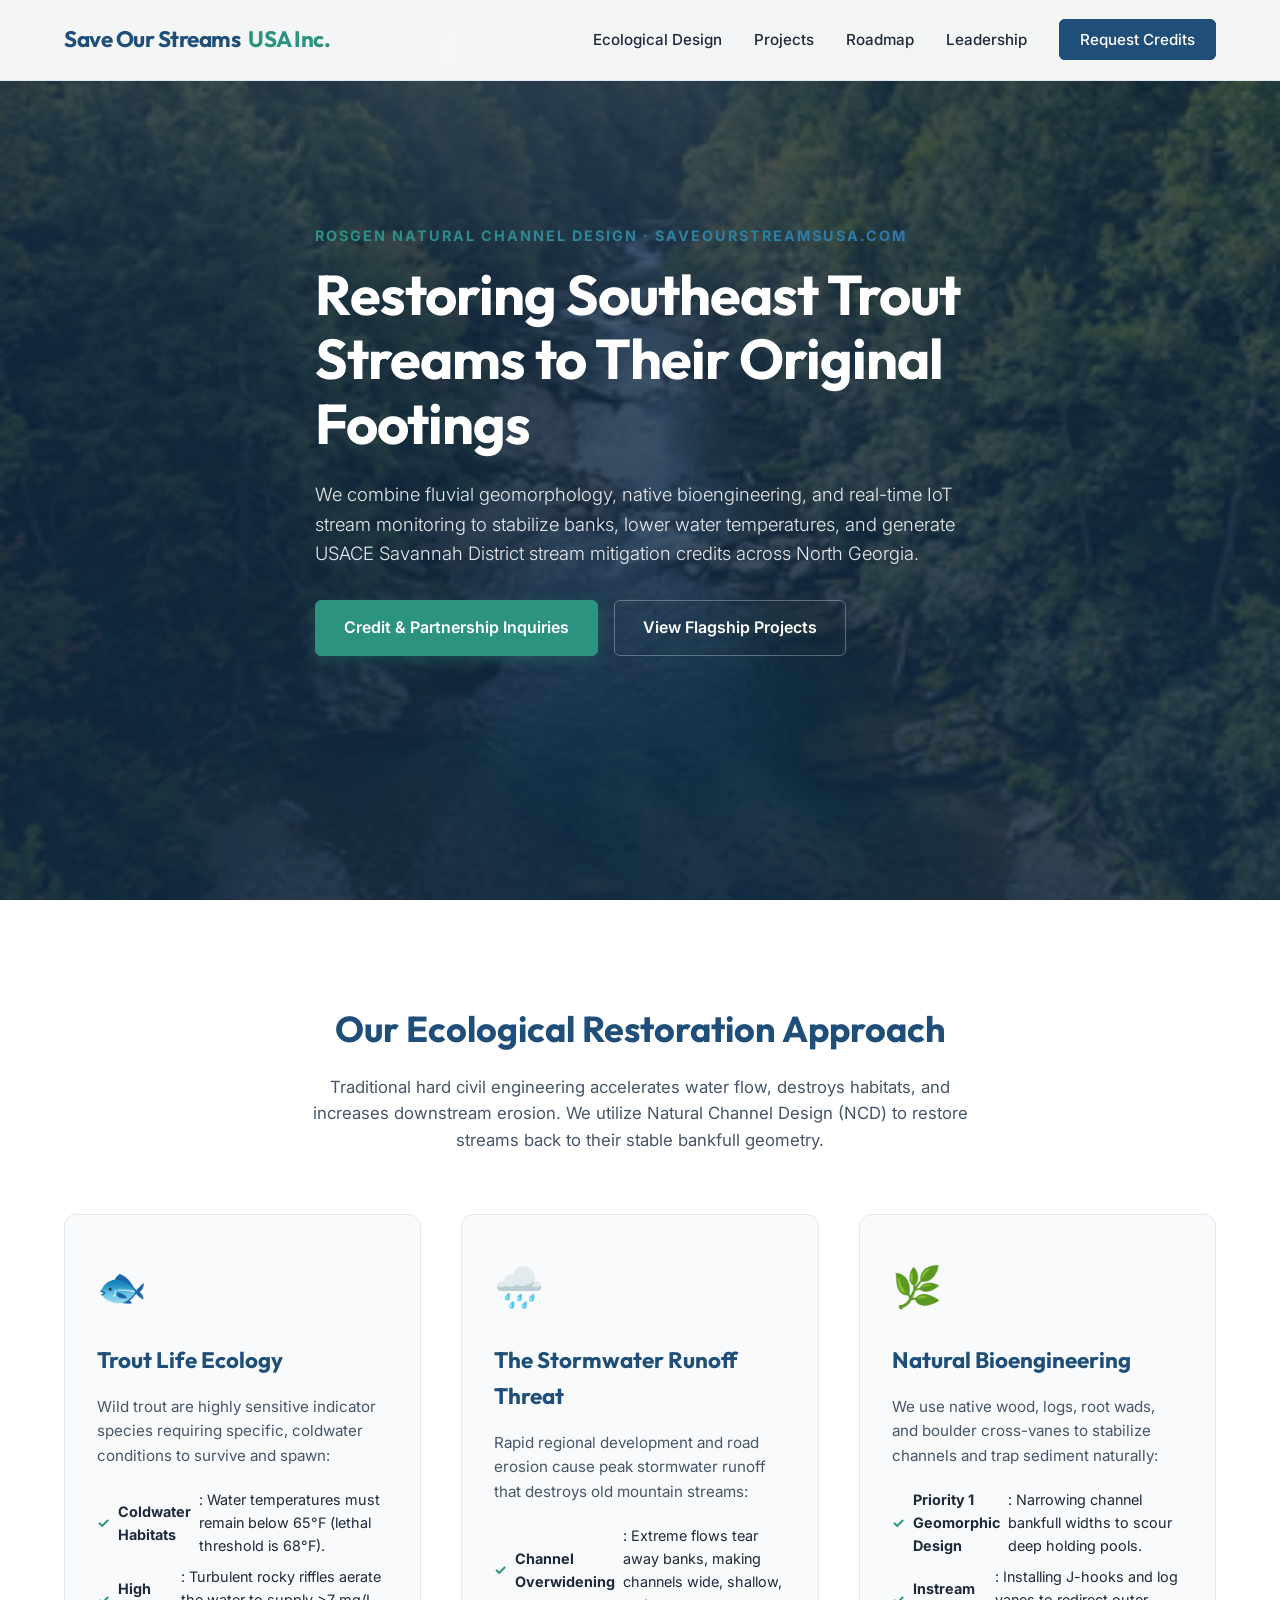
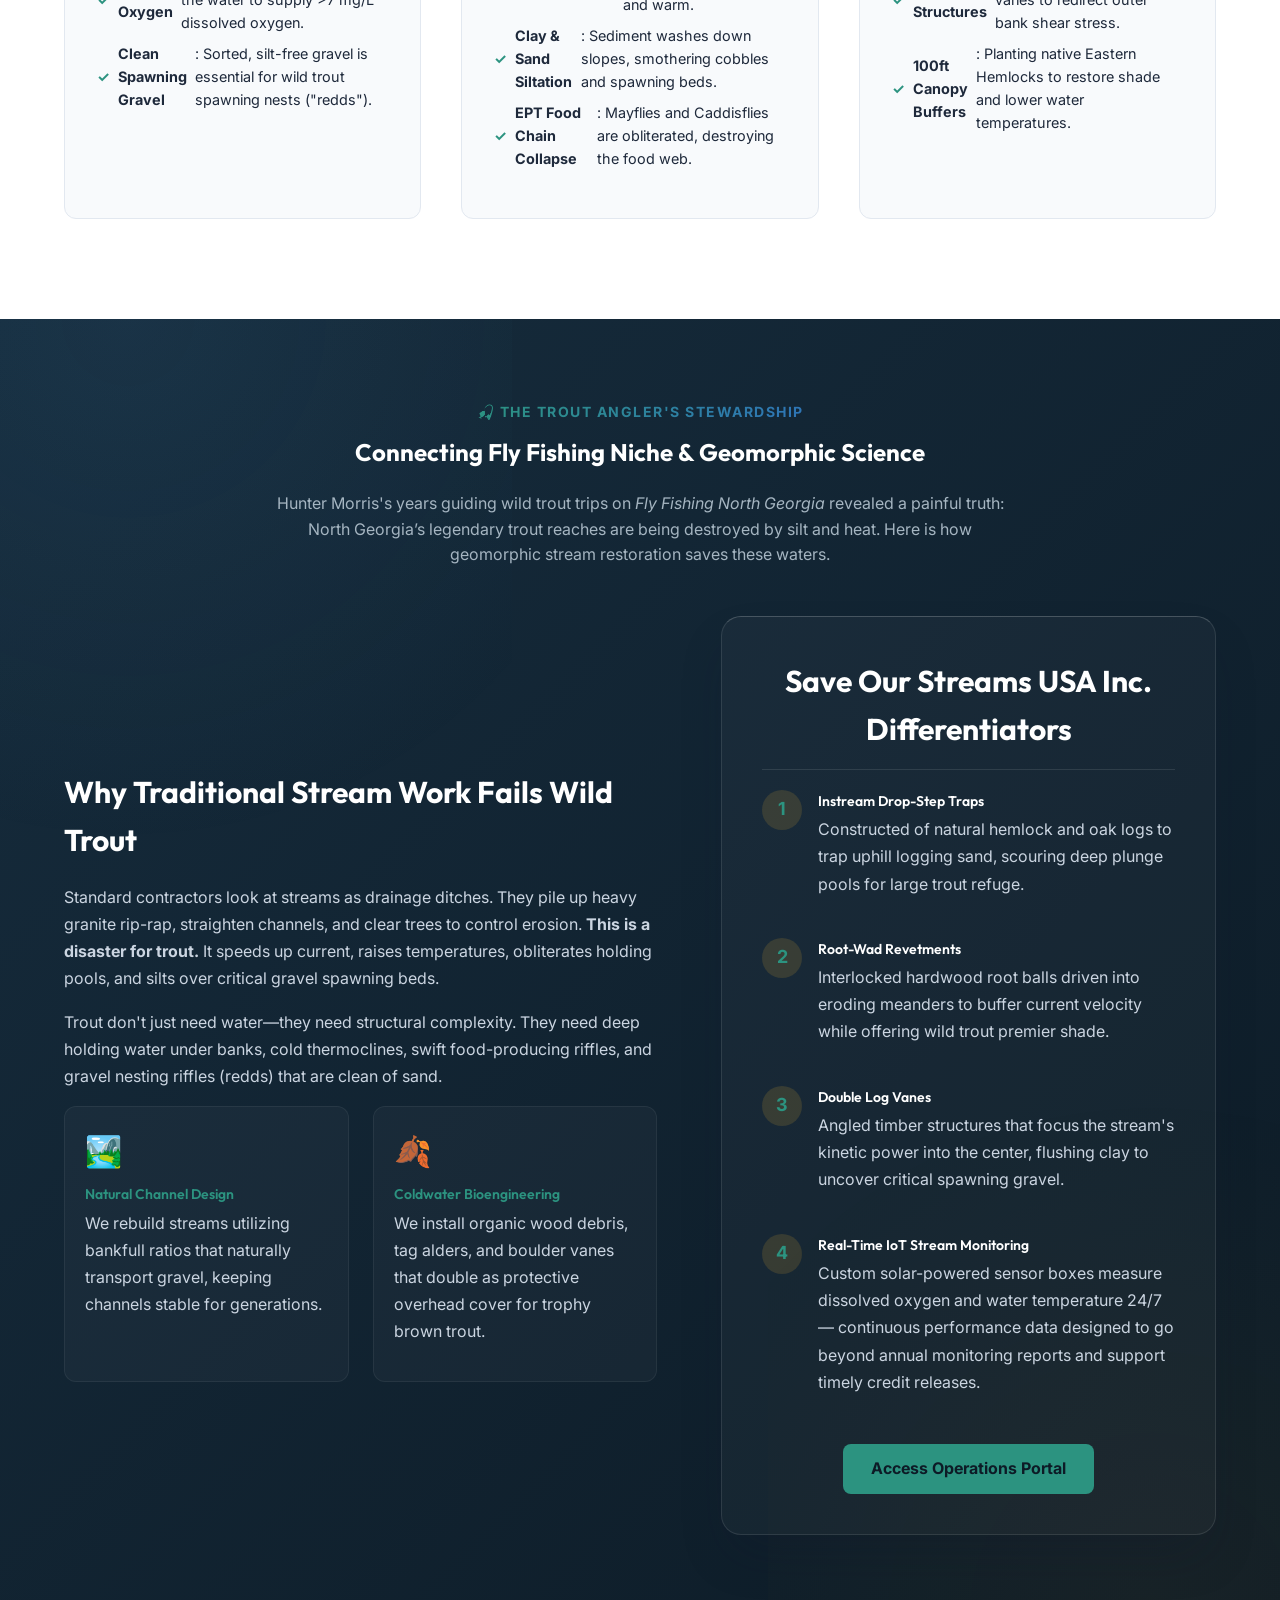
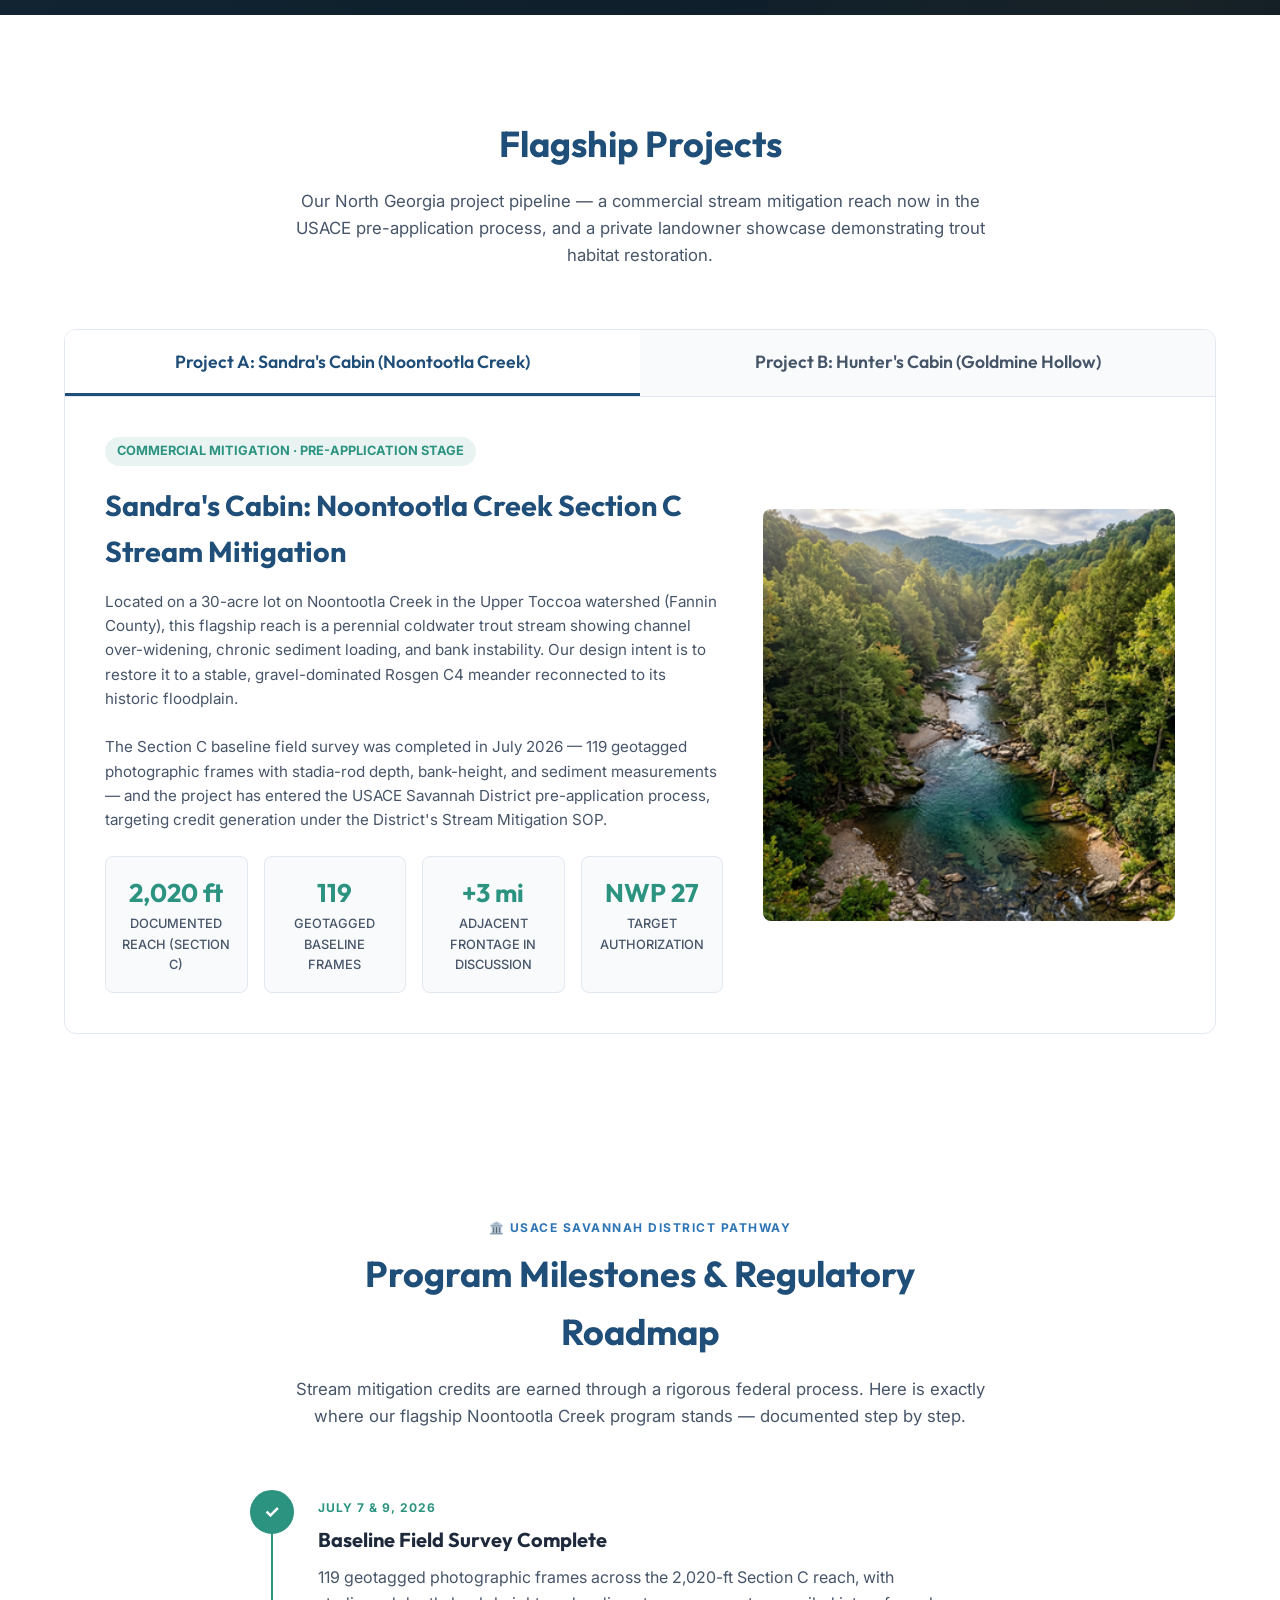
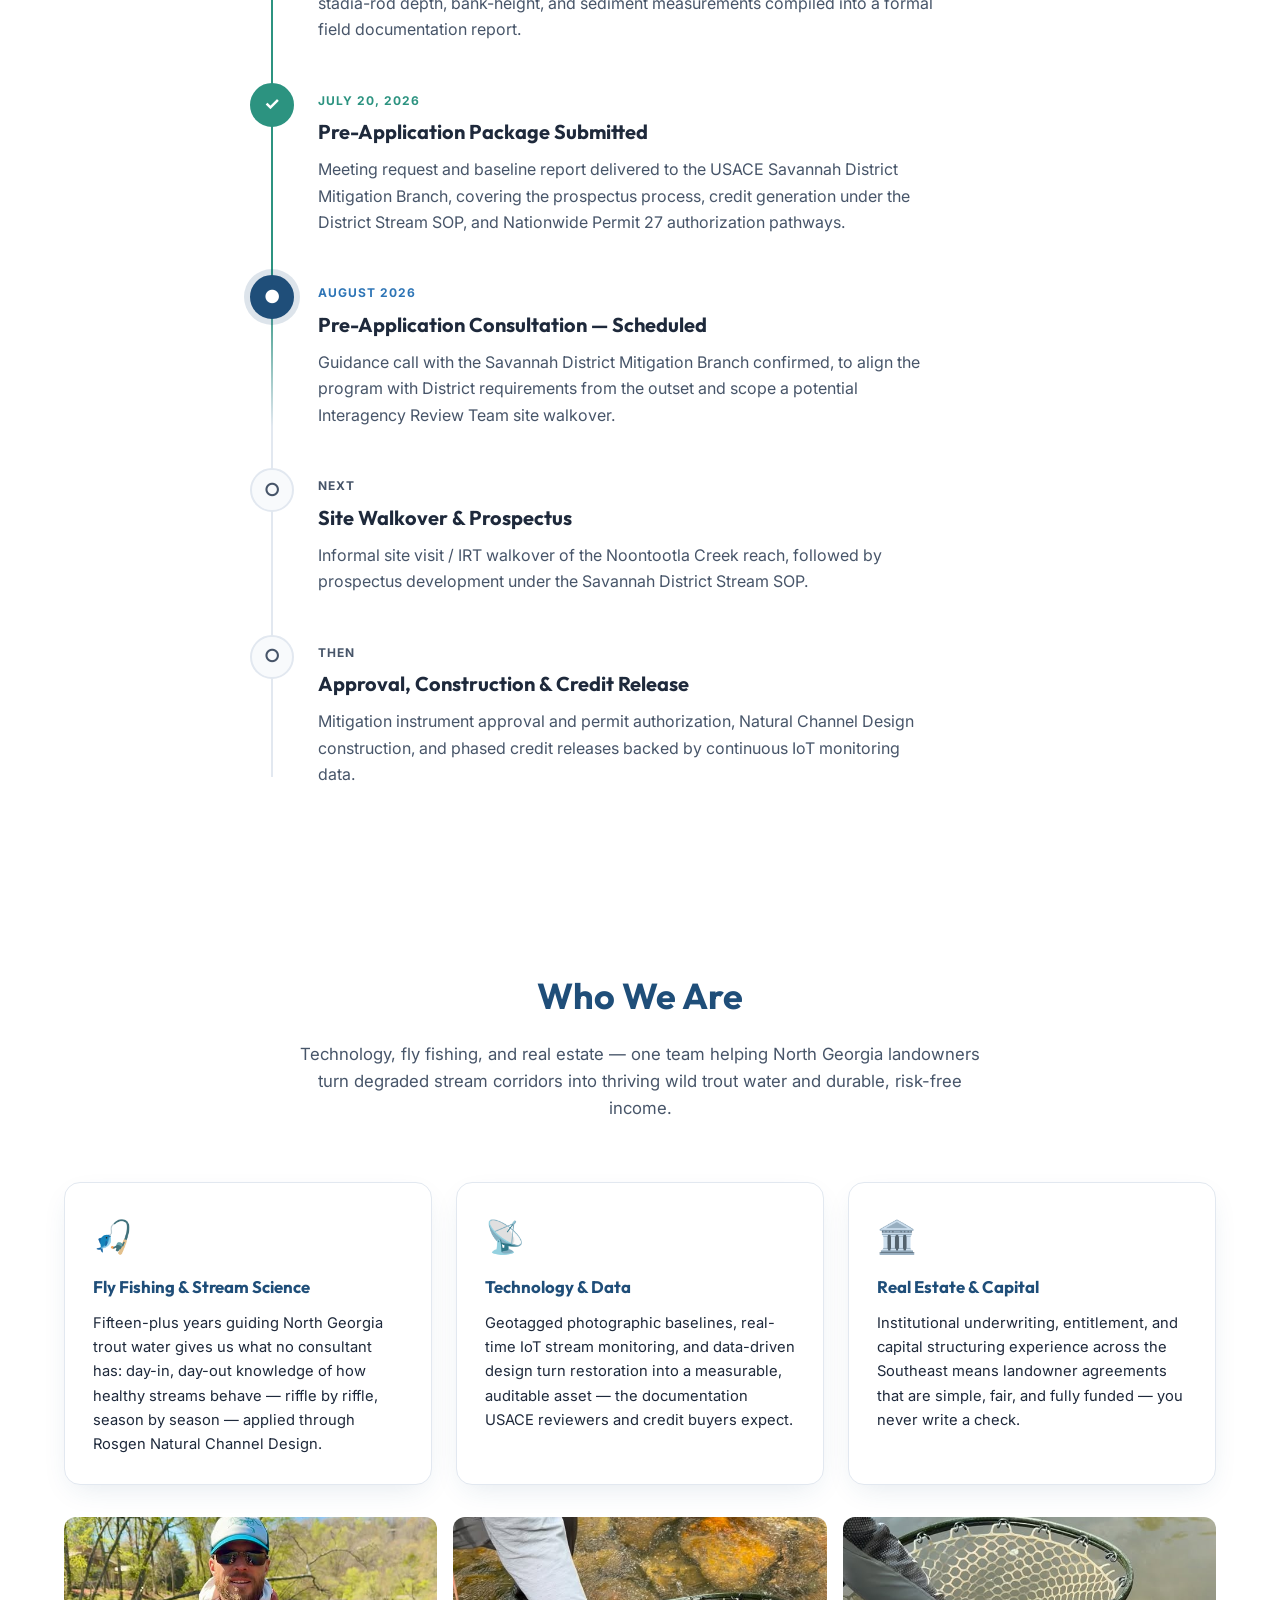
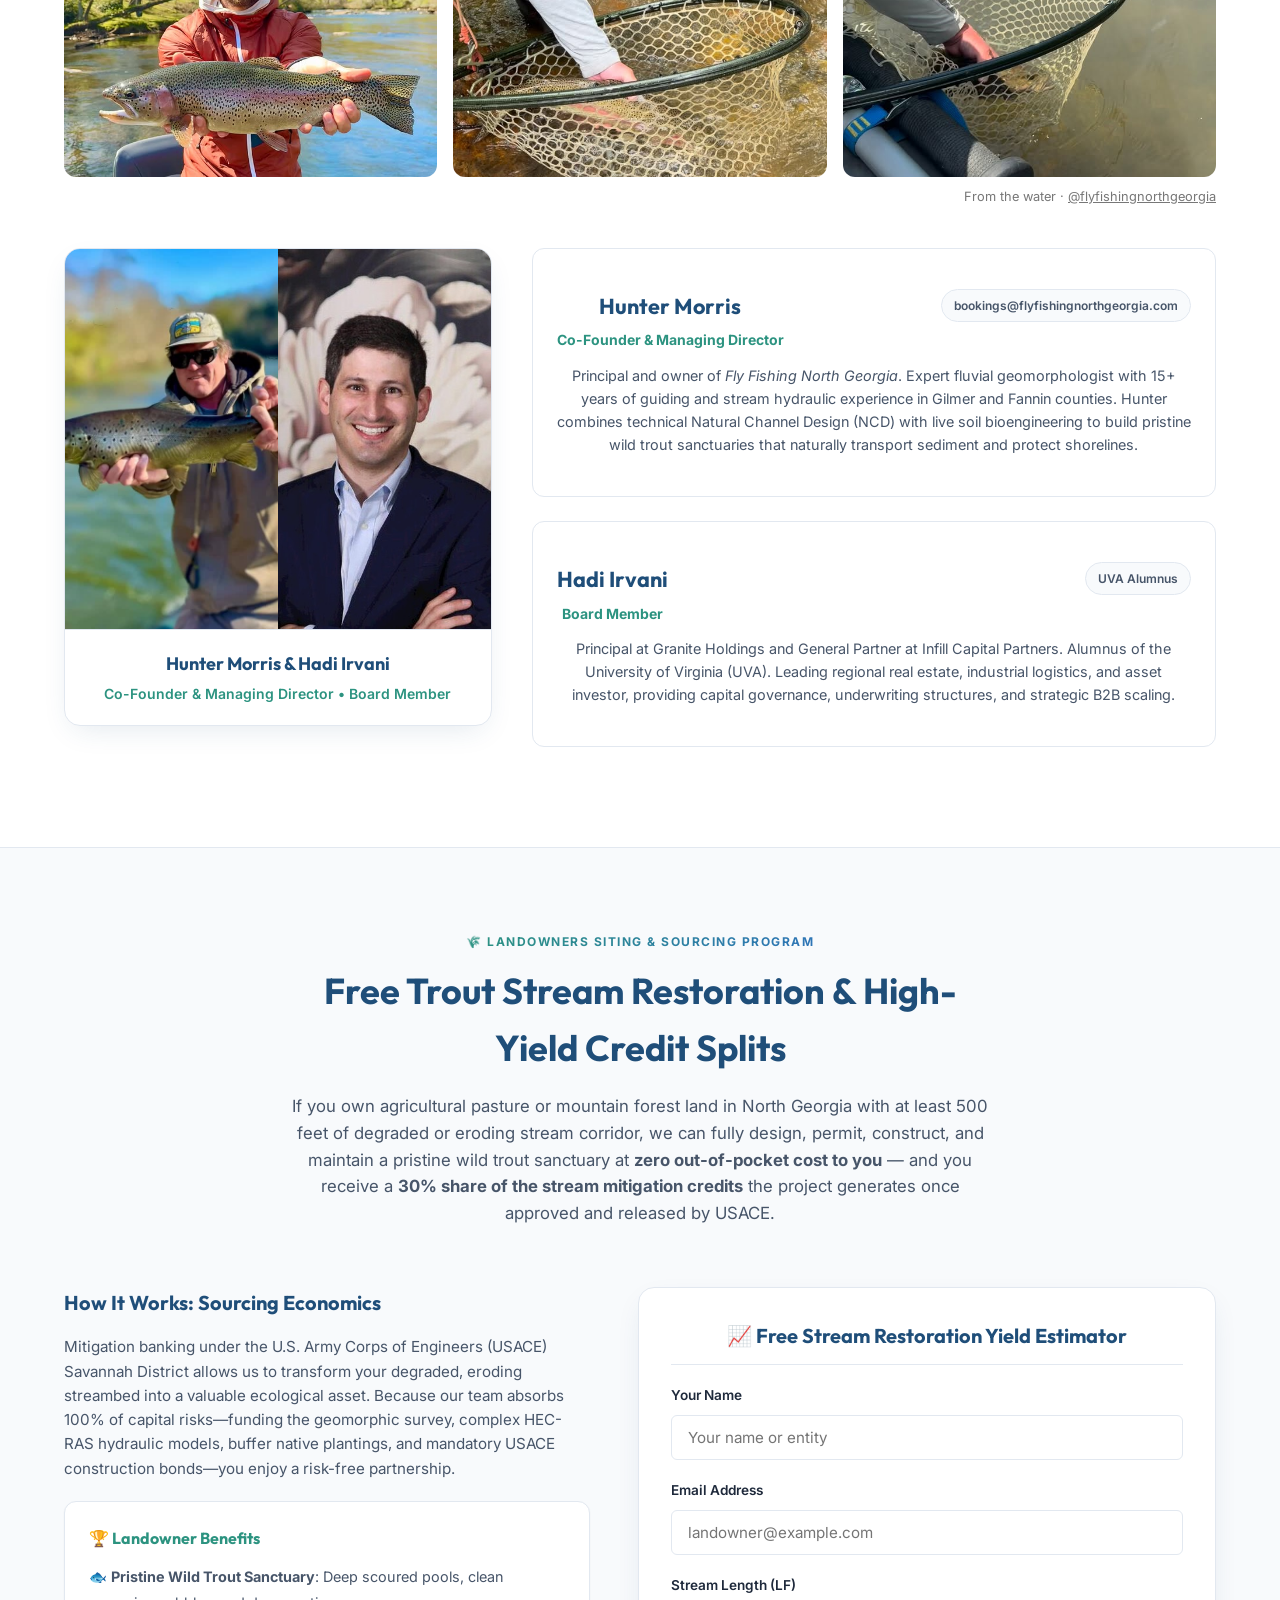
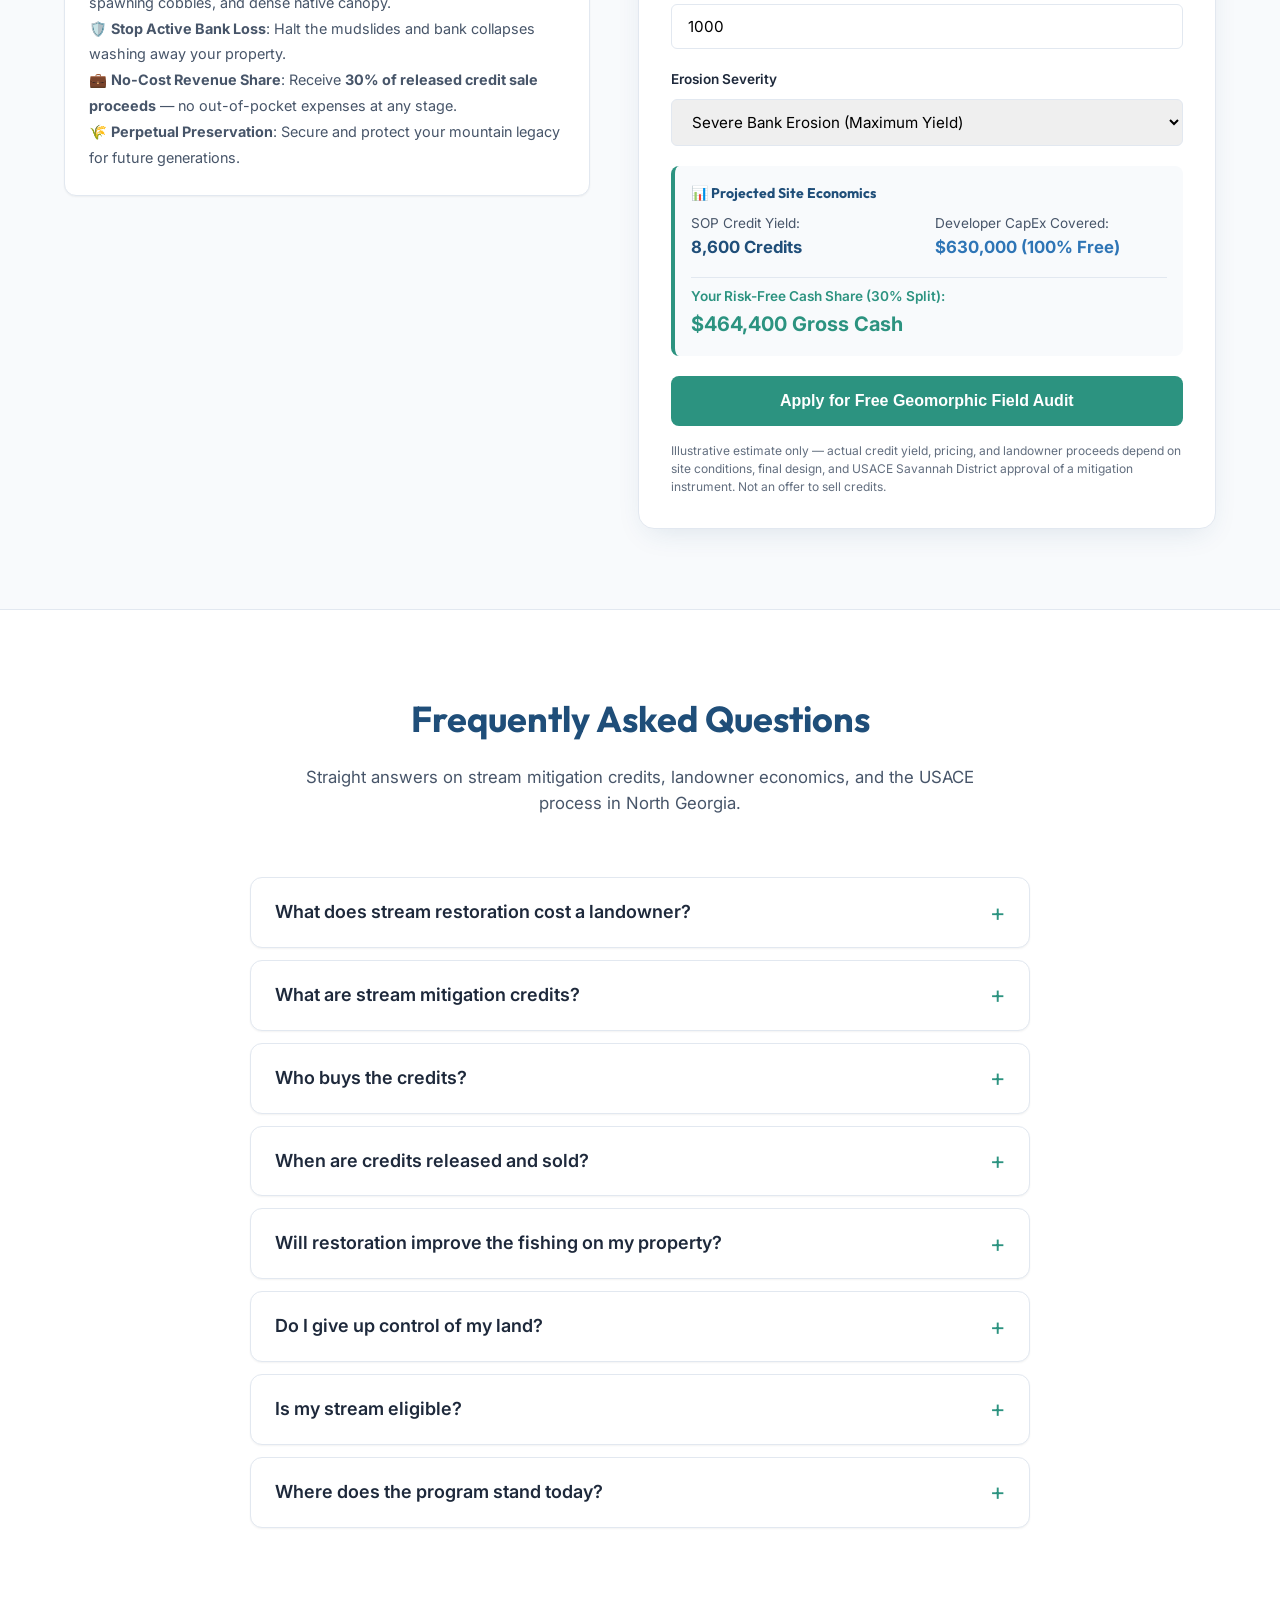
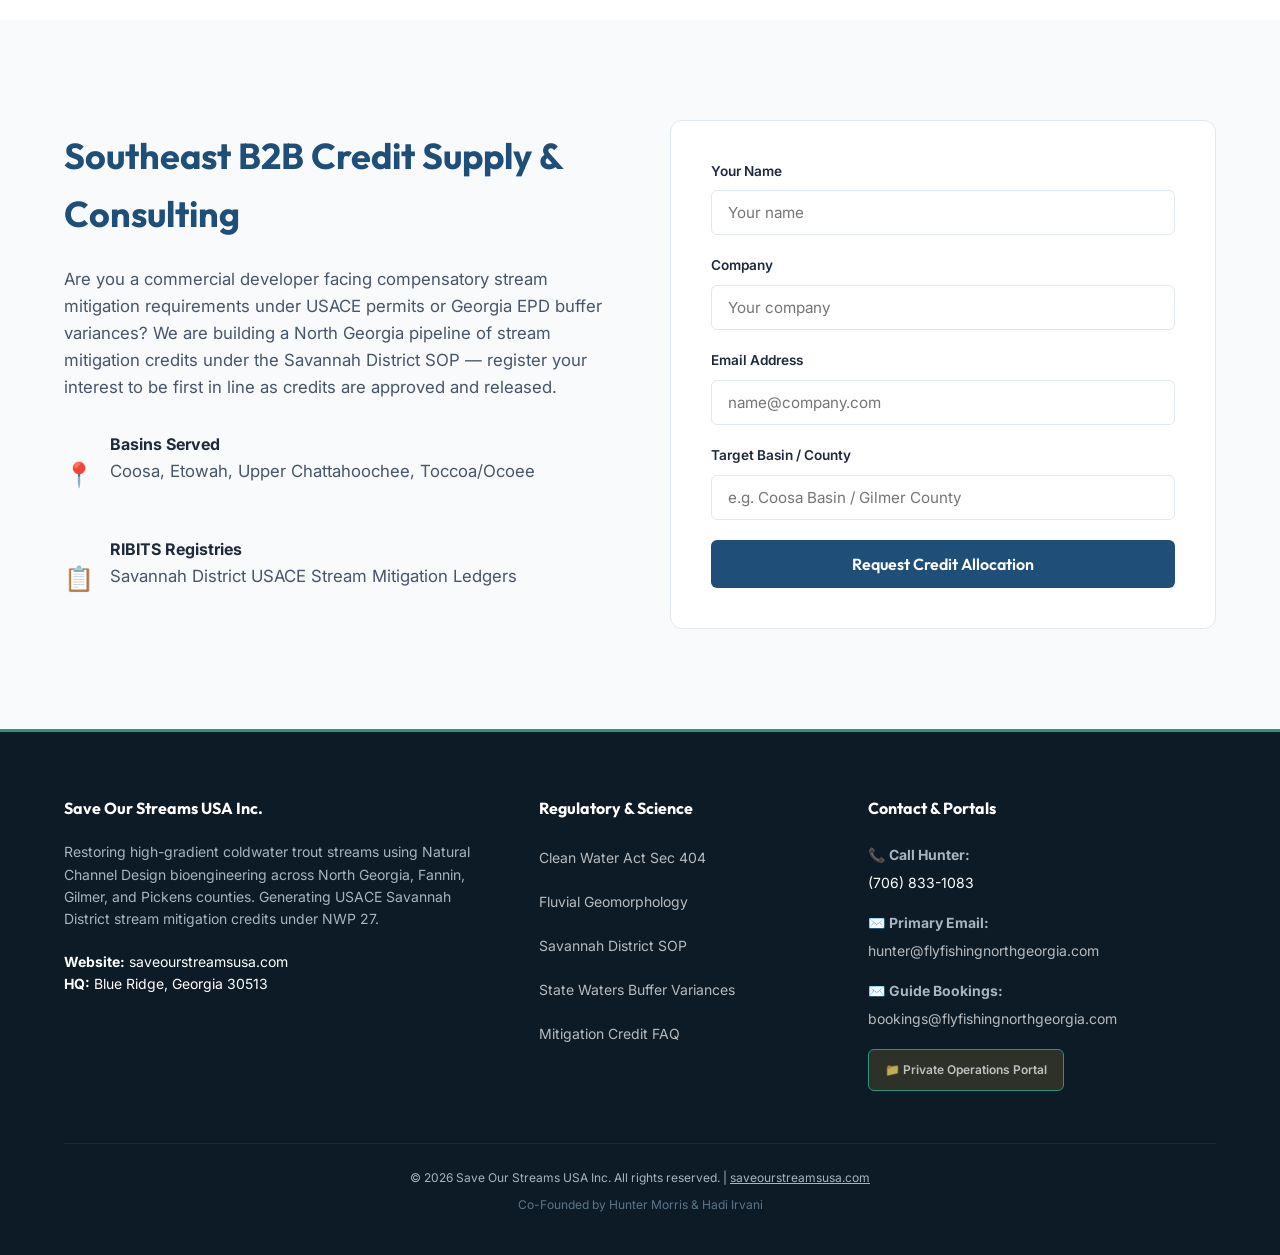
==== commit c309d55e: "Remove advisor and landowner partner names from footer Co-Authored-By: Claude Fable 5 <noreply@anthr" ====
--- a/index.html
+++ b/index.html
@@ -696,7 +696,7 @@
             </div>
             <div class="footer-bottom-custom">
                 <p>&copy; 2026 Save Our Streams USA Inc. All rights reserved. | <a href="https://saveourstreamsusa.com" style="color:inherit;">saveourstreamsusa.com</a></p>
-                <p class="footer-sub-text">Co-Founded by Hunter Morris &amp; Hadi Irvani &bull; Strategic Advisor: Hill Hardman, Granite Holdings &bull; Landowner Partner: ACR 1910 LLC</p>
+                <p class="footer-sub-text">Co-Founded by Hunter Morris &amp; Hadi Irvani</p>
             </div>
         </div>
     </footer>
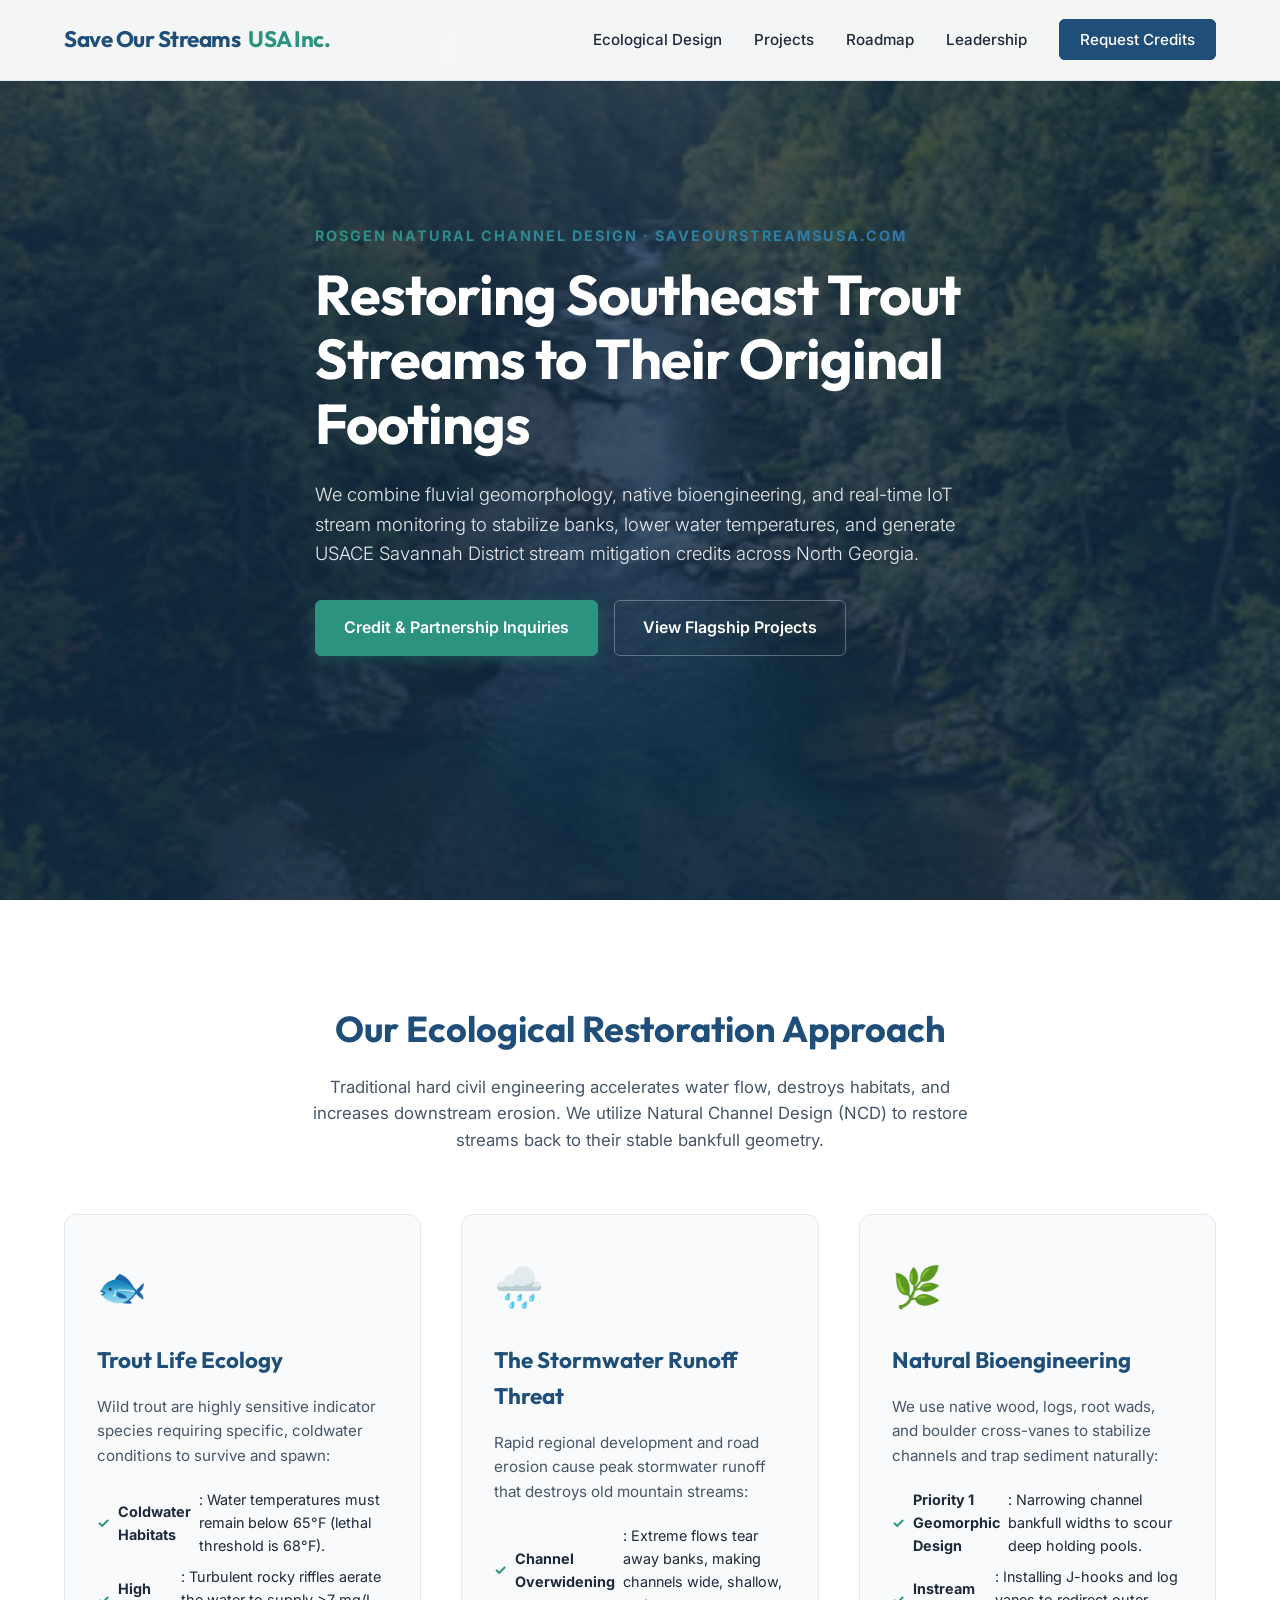
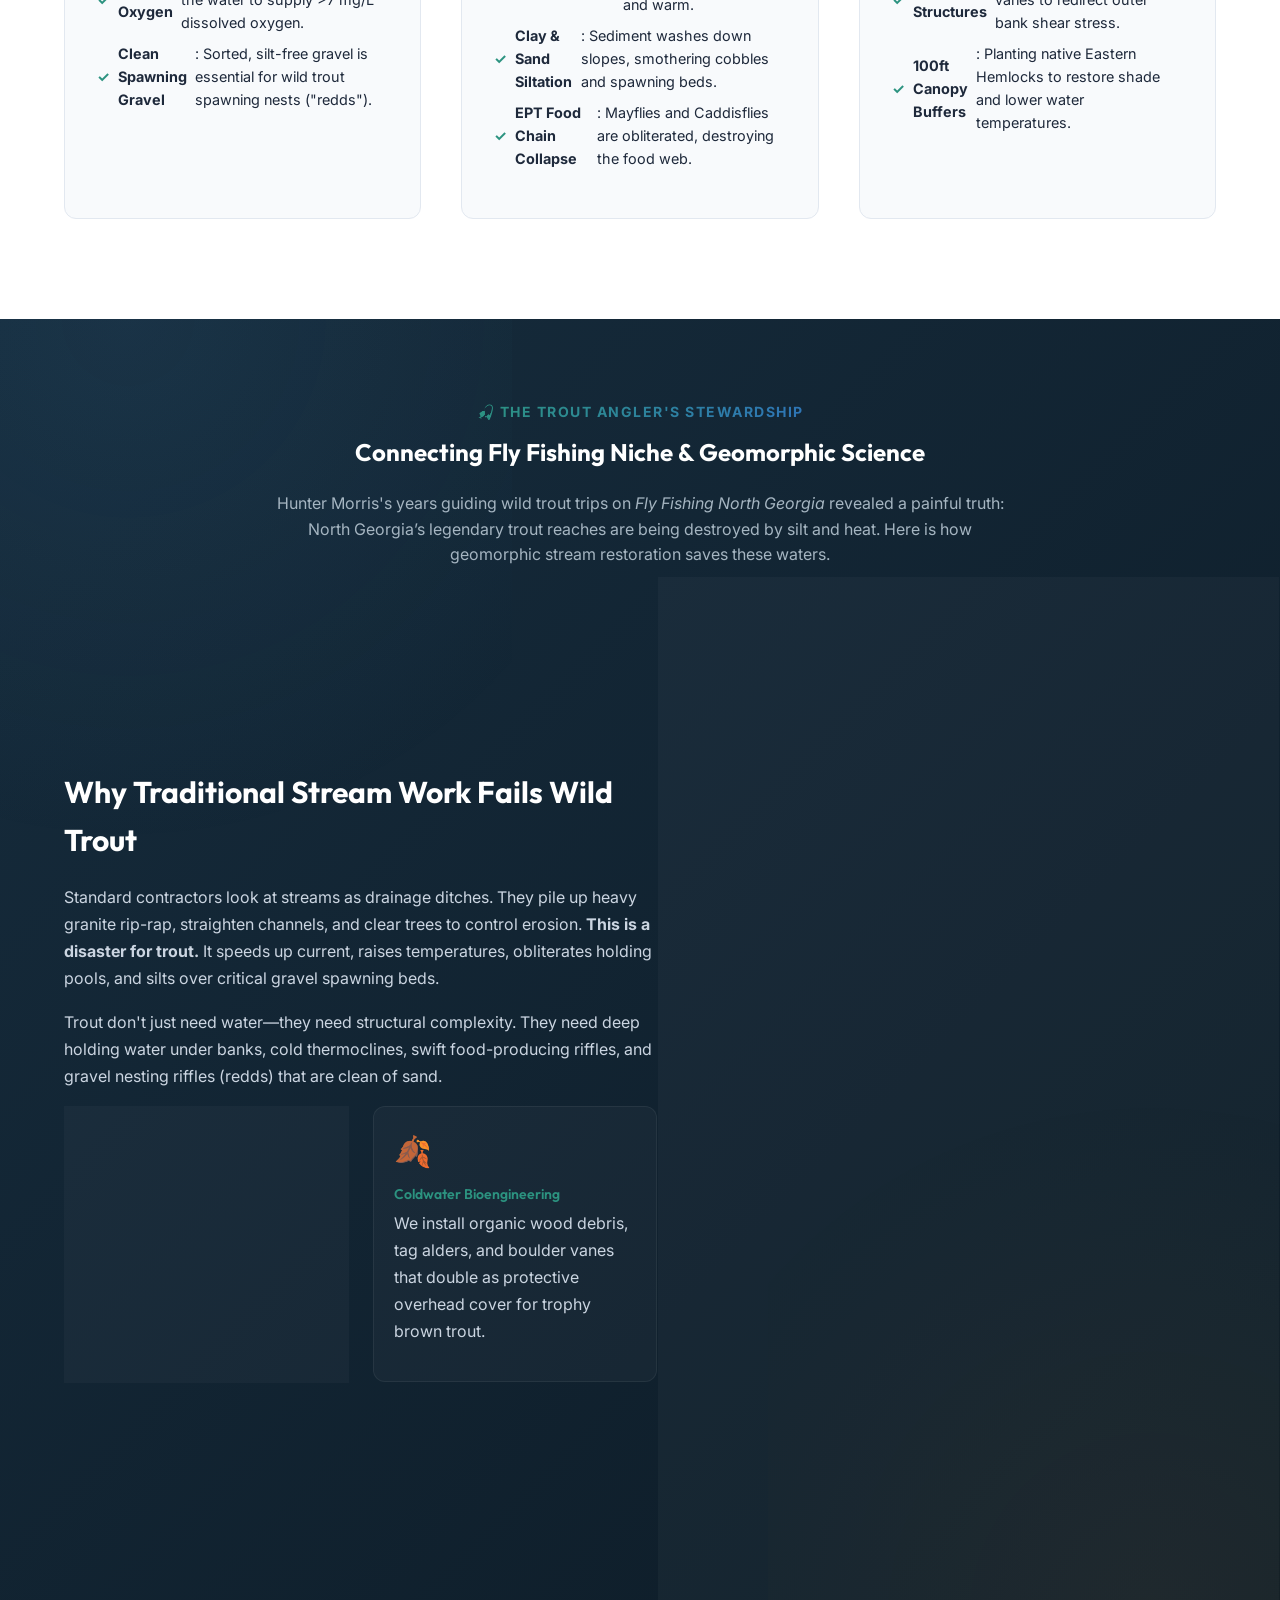
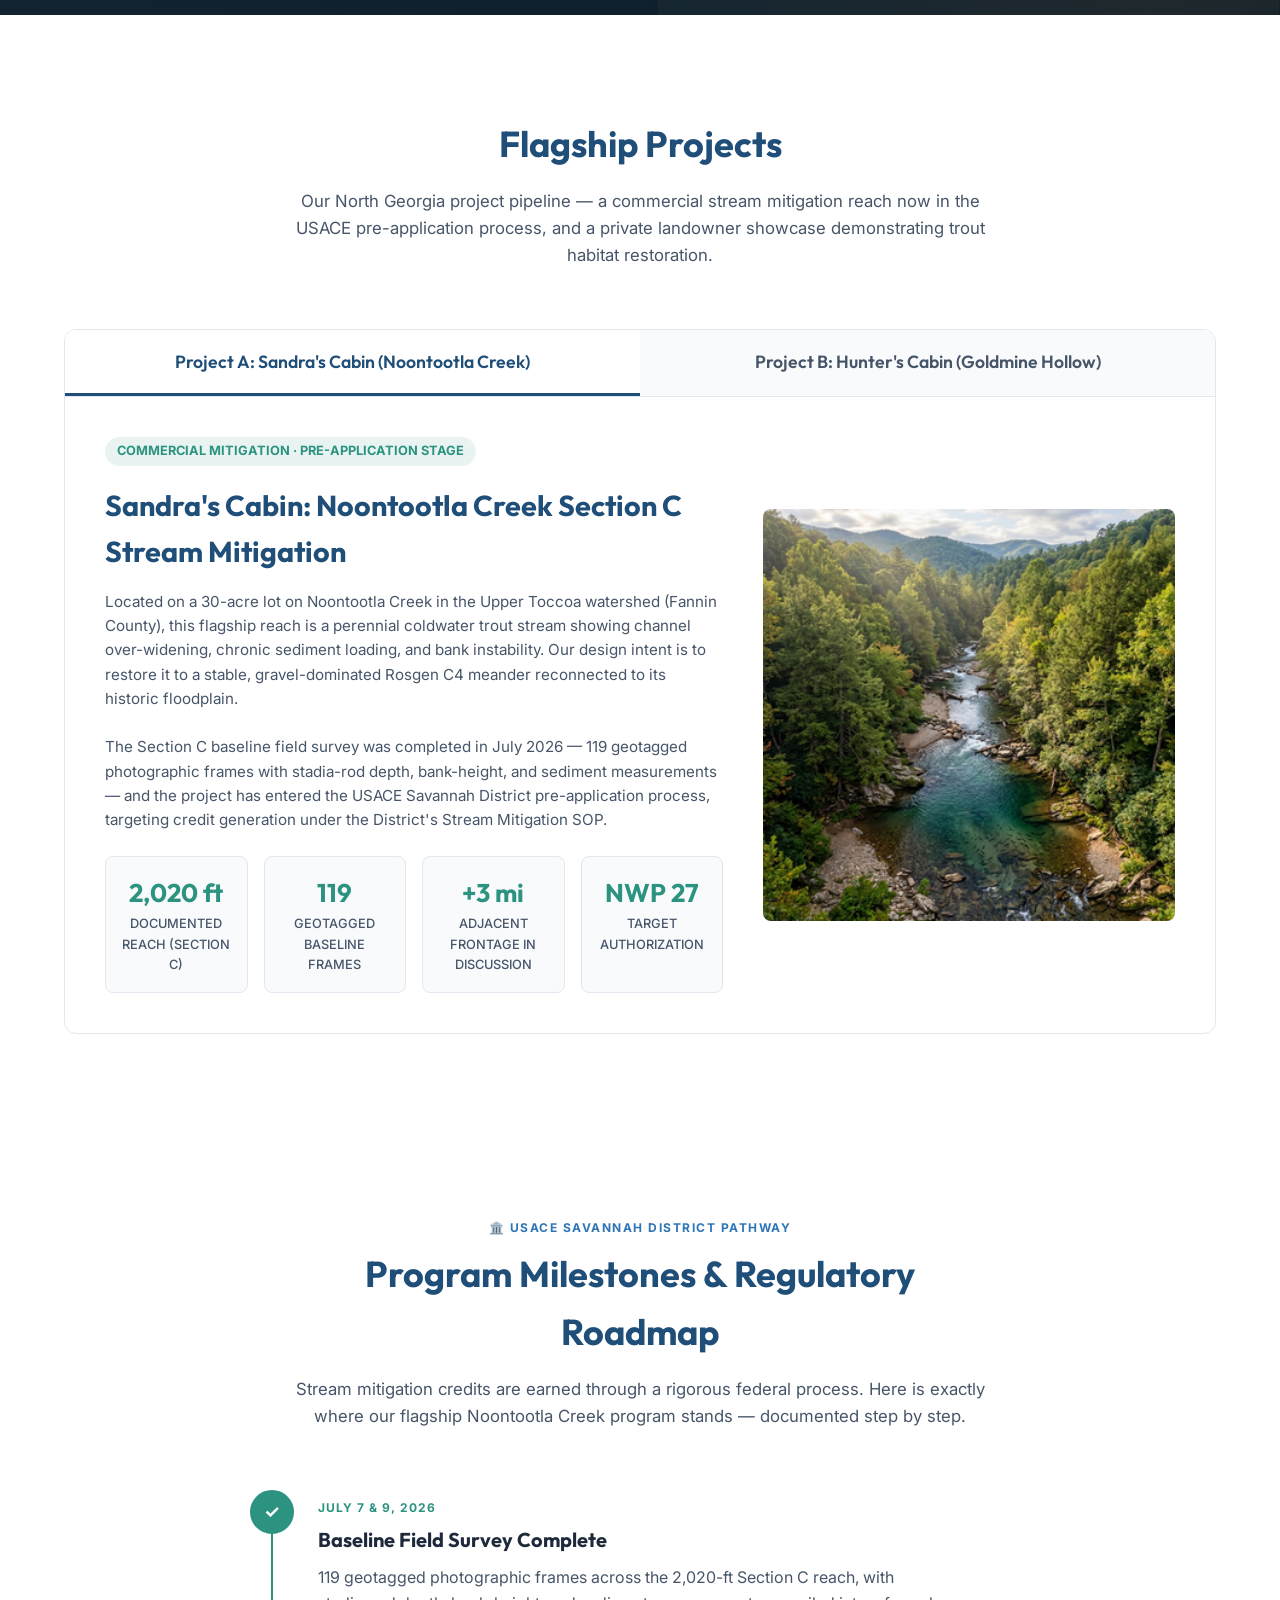
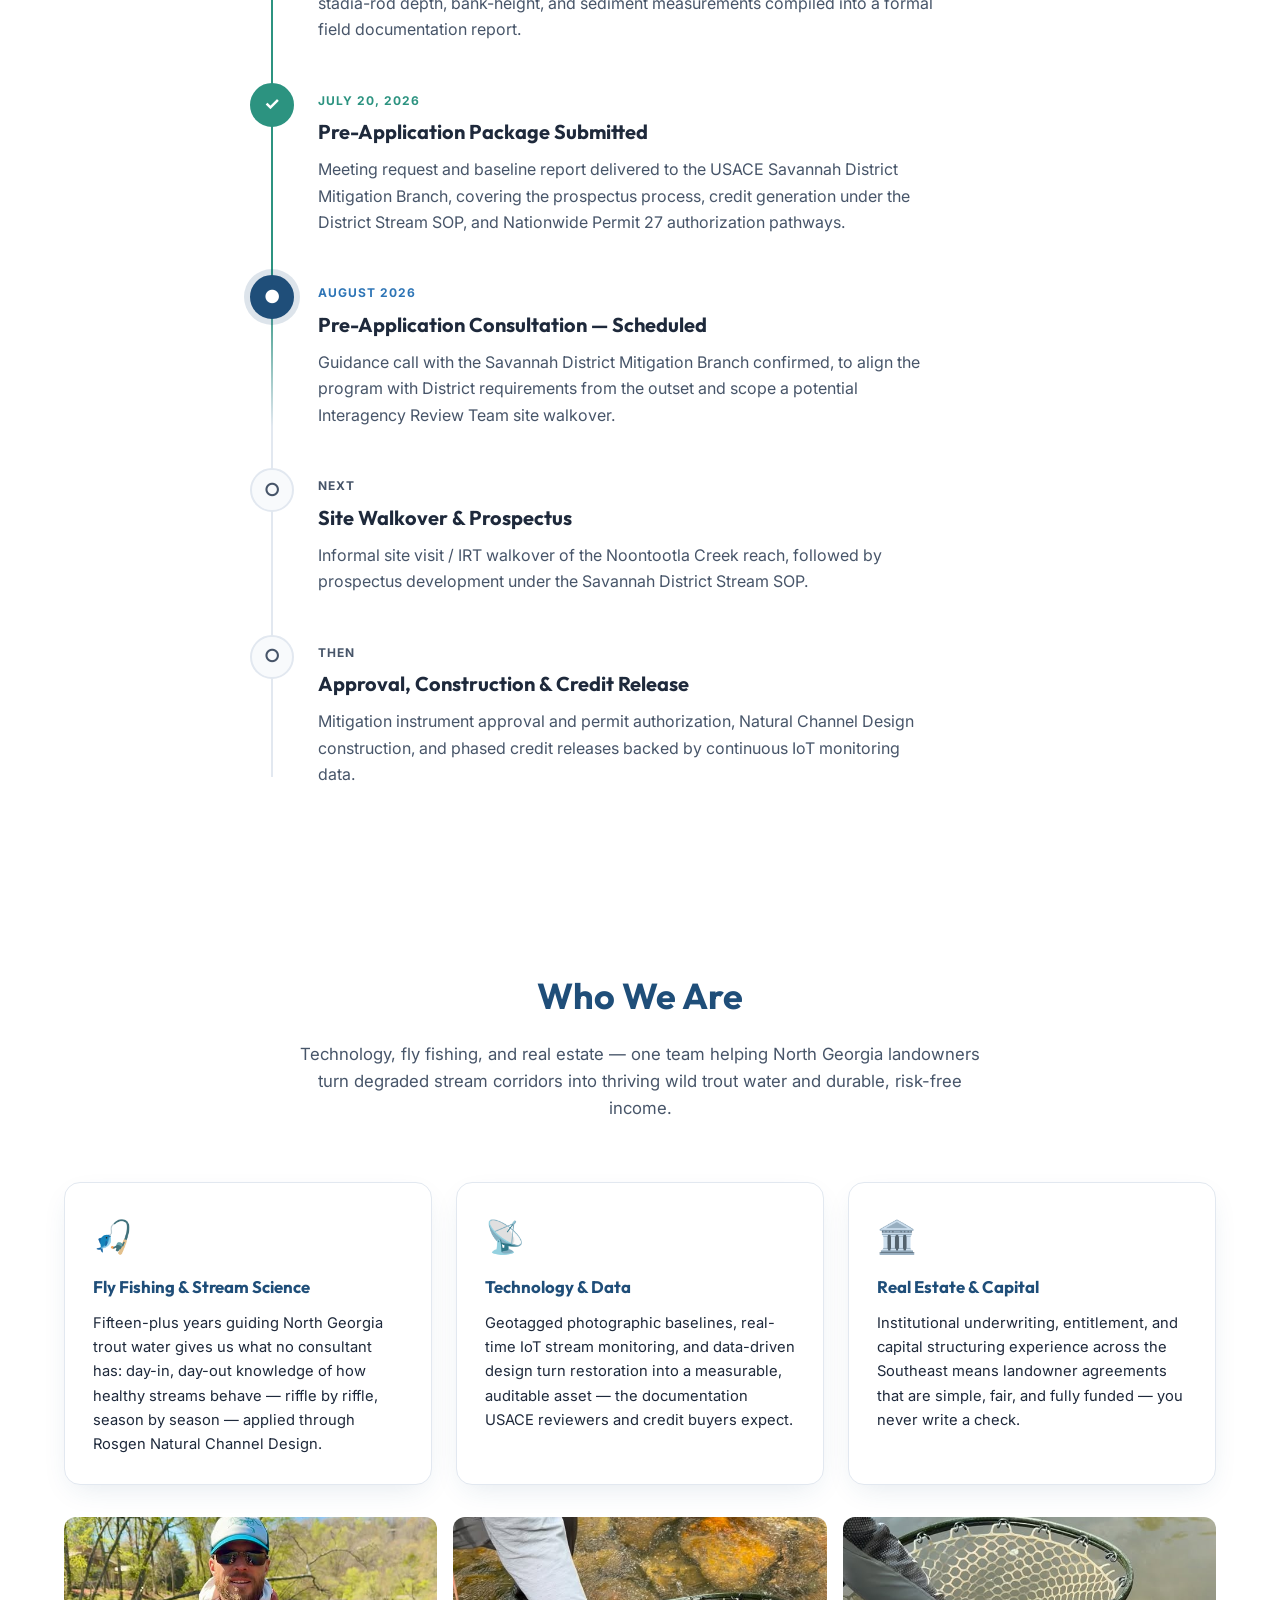
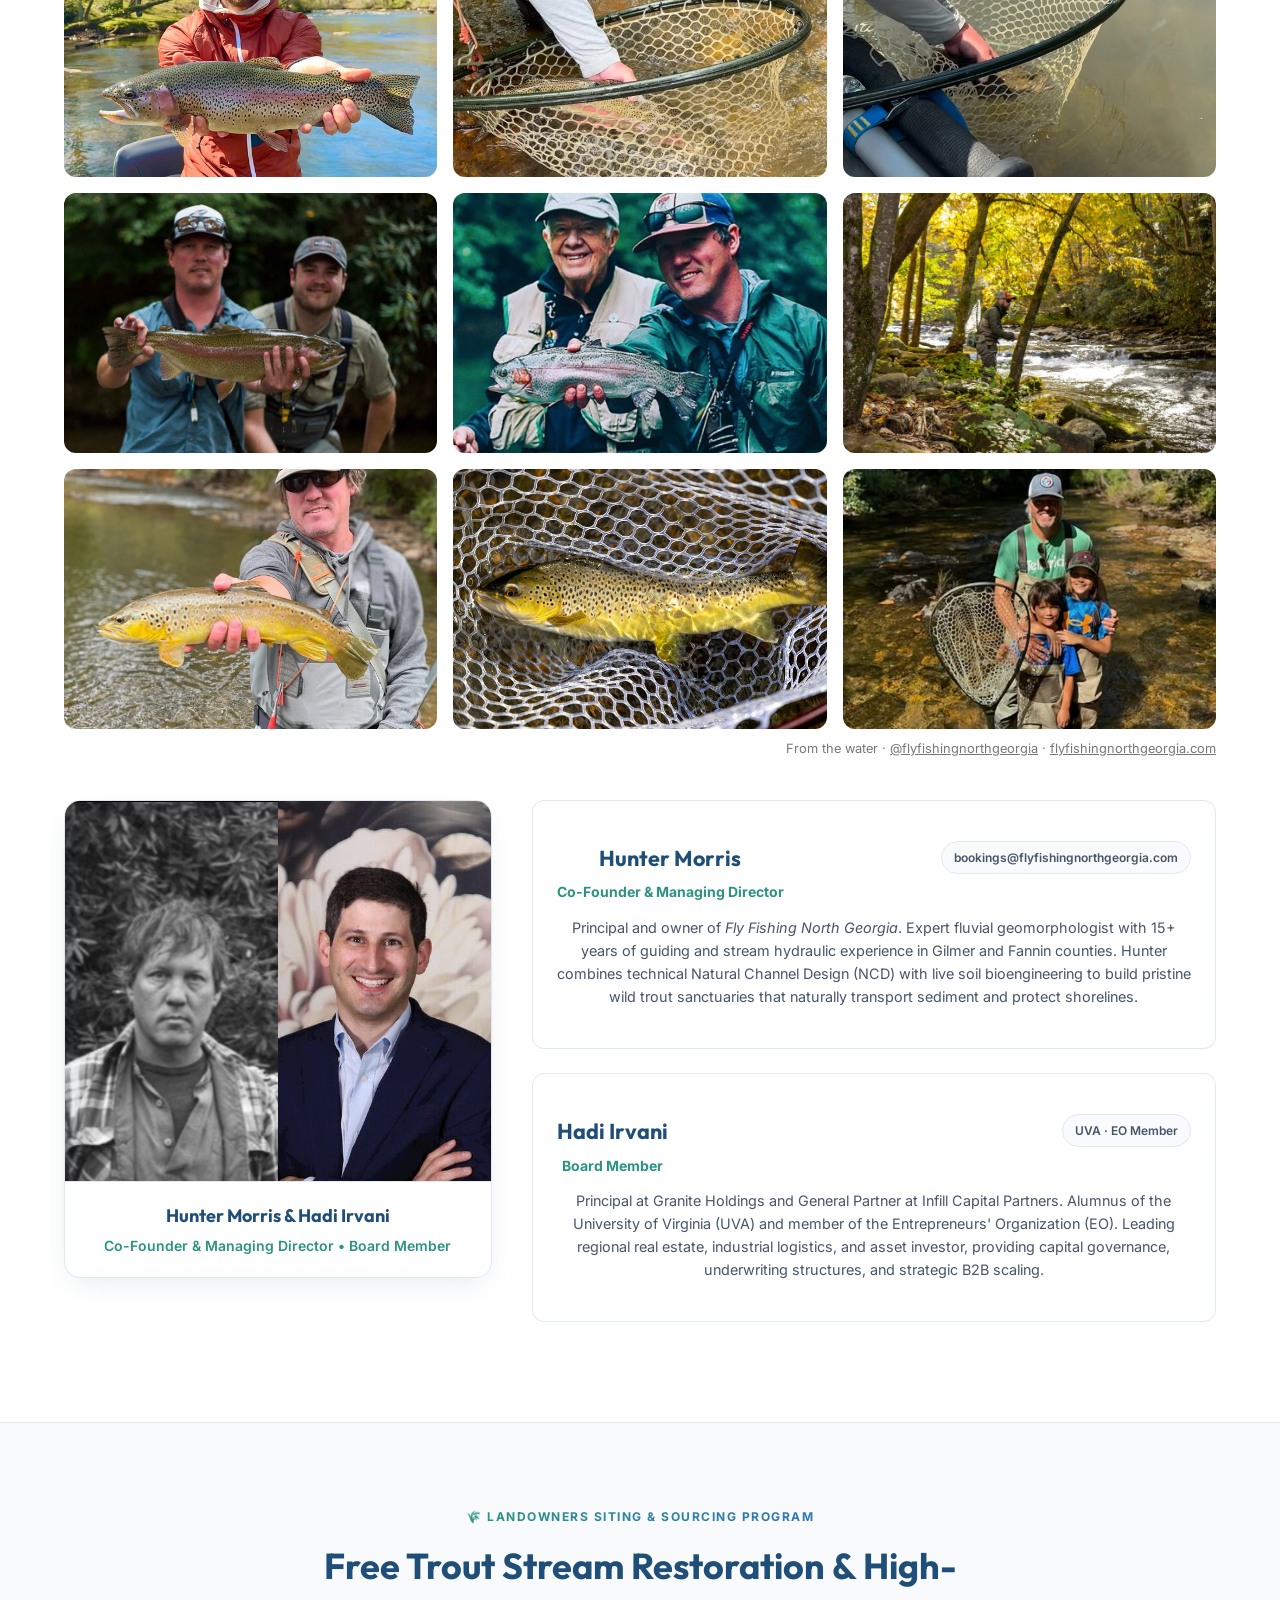
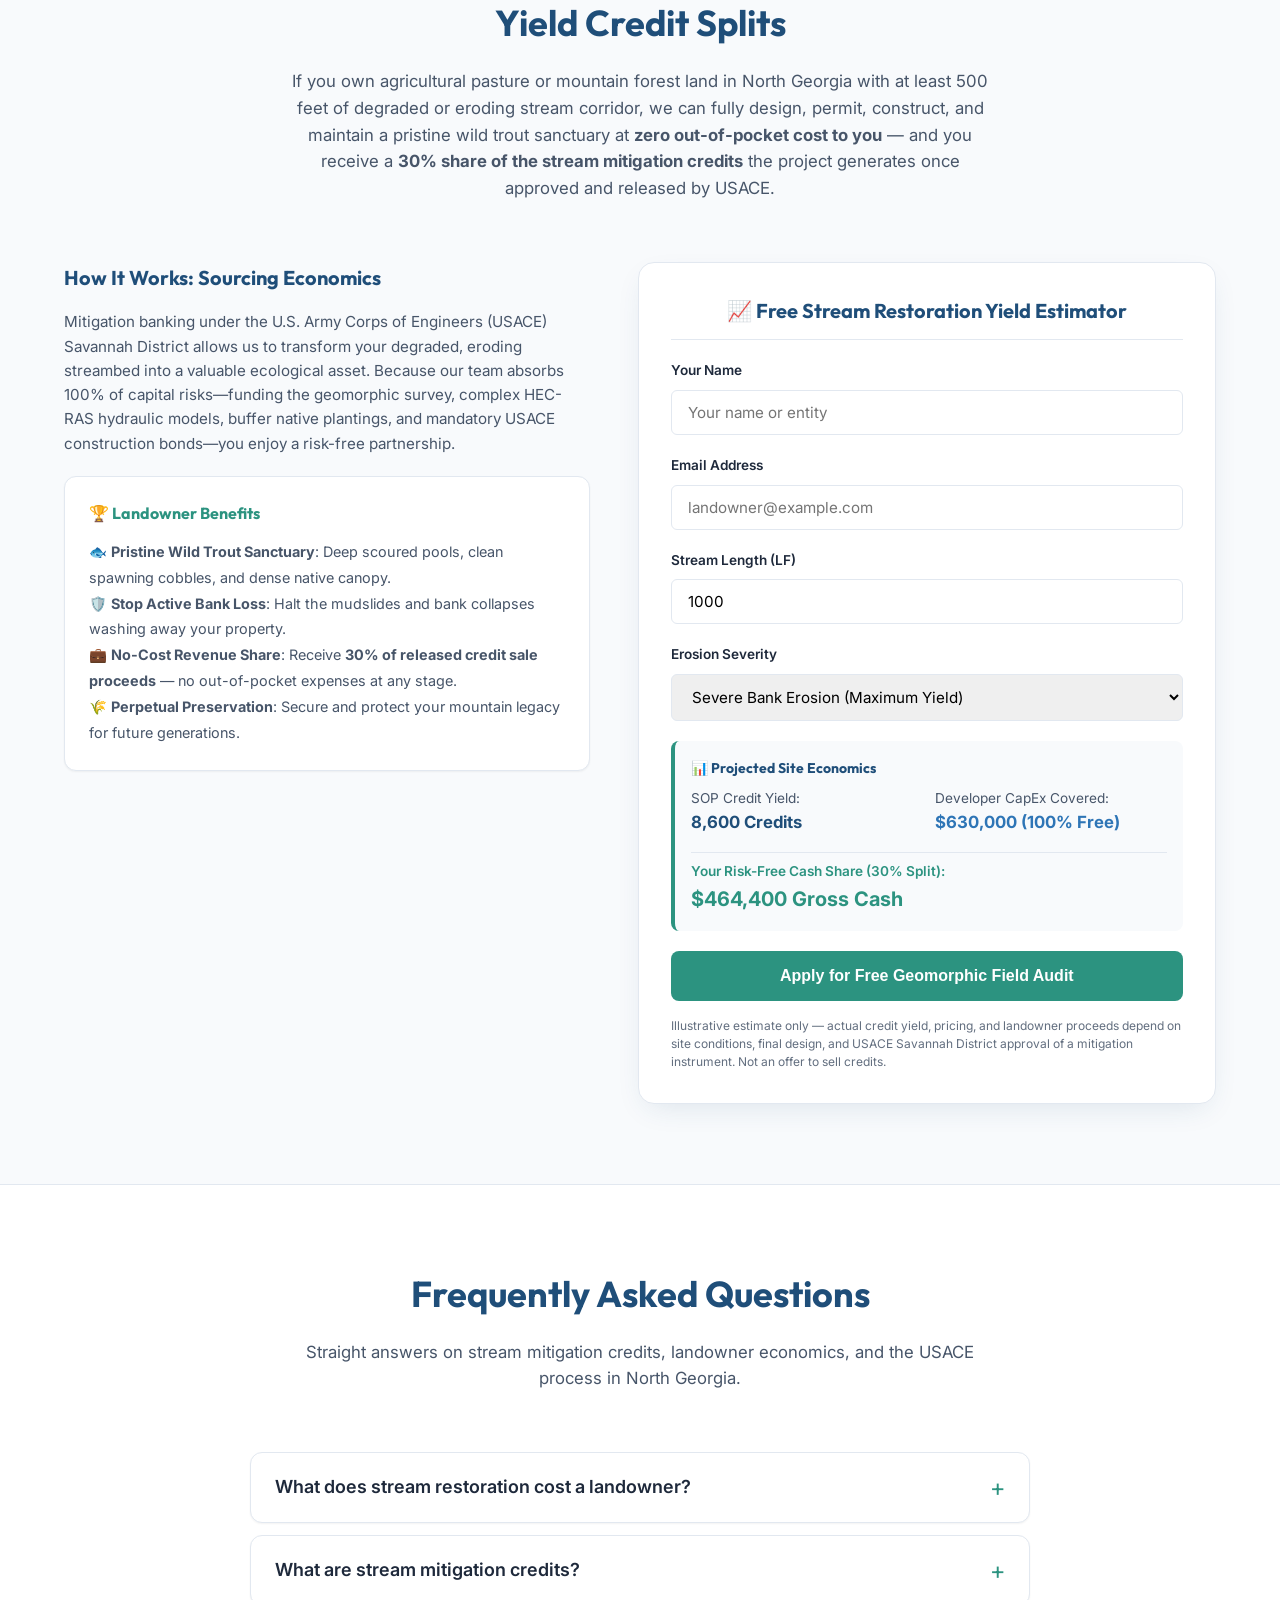
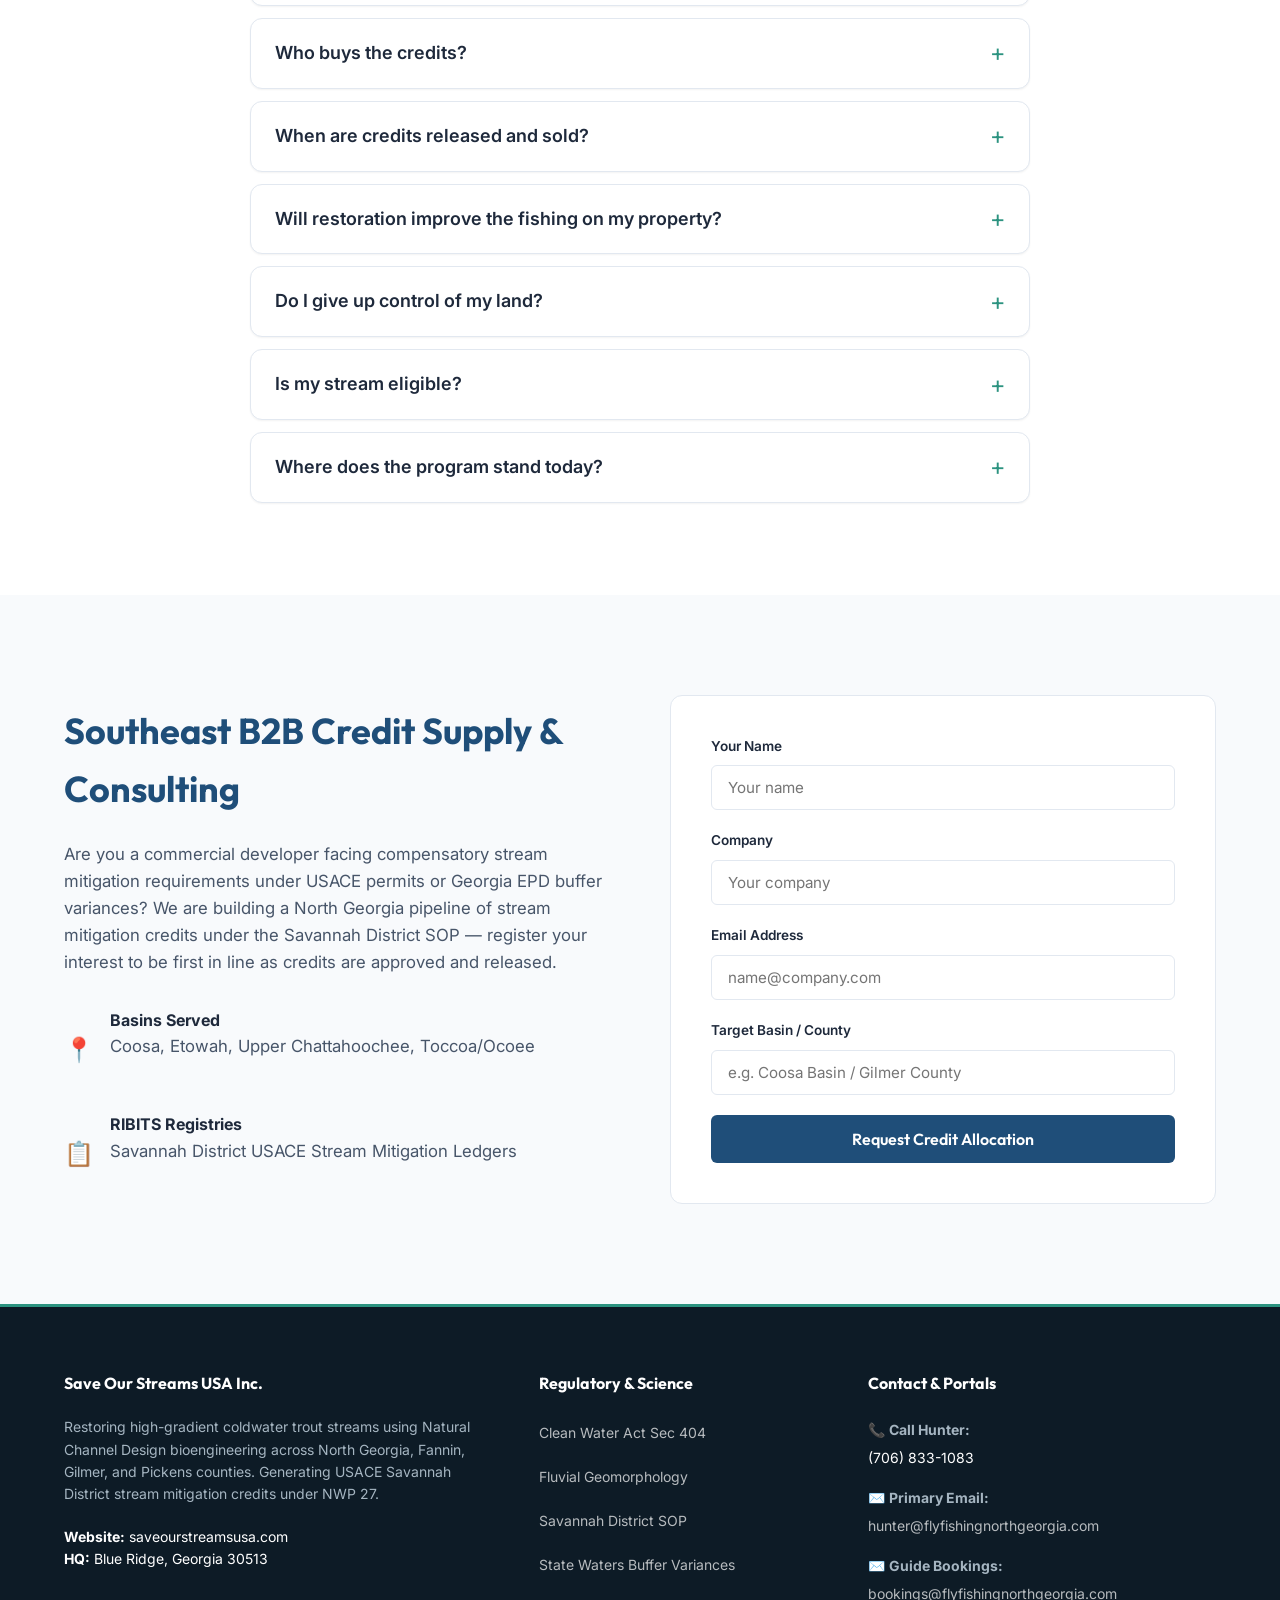
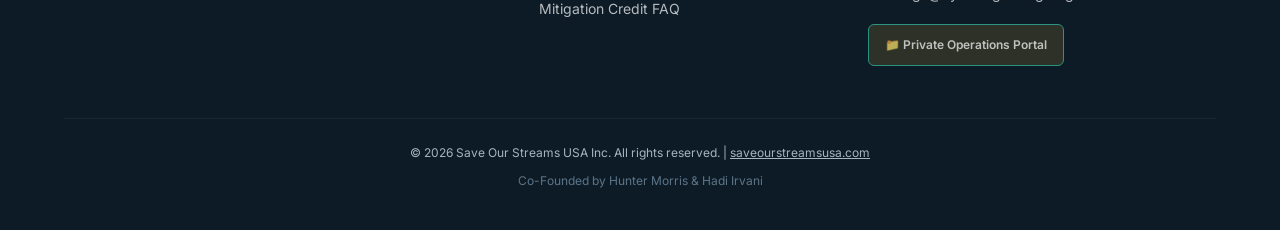
==== commit b364aa5f: "Updated headshots, EO in Hadi bio, 9-photo gallery from FFNG - New team headshots for Hunter (B&W ou" ====
--- a/index.html
+++ b/index.html
@@ -422,8 +422,14 @@
                 <img src="whoweare_trophy.jpg" alt="Angler with trophy rainbow trout on a North Georgia river" loading="lazy">
                 <img src="whoweare_release.jpg" alt="Releasing a wild brown trout back to the stream" loading="lazy">
                 <img src="whoweare_net.jpg" alt="Guide netting a trout" loading="lazy">
-            </div>
-            <p class="ig-credit">From the water &middot; <a href="https://www.instagram.com/flyfishingnorthgeorgia/" target="_blank" rel="noopener">@flyfishingnorthgeorgia</a></p>
+                <img src="gallery_guided_rainbow.jpg" alt="Hunter Morris and a guided client with a large rainbow trout" loading="lazy">
+                <img src="gallery_president_carter.jpg" alt="Hunter Morris guiding President Jimmy Carter with a wild rainbow trout" loading="lazy">
+                <img src="gallery_fall_stream.jpg" alt="Fly angler working a North Georgia mountain stream in autumn" loading="lazy">
+                <img src="gallery_hunter_brown.jpg" alt="Hunter Morris holding a wild brown trout streamside" loading="lazy">
+                <img src="gallery_brown_in_net.jpg" alt="Wild brown trout resting in a landing net" loading="lazy">
+                <img src="gallery_next_generation.jpg" alt="Hunter Morris teaching two young anglers on the stream" loading="lazy">
+            </div>
+            <p class="ig-credit">From the water &middot; <a href="https://www.instagram.com/flyfishingnorthgeorgia/" target="_blank" rel="noopener">@flyfishingnorthgeorgia</a> &middot; <a href="https://flyfishingnorthgeorgia.com" target="_blank" rel="noopener">flyfishingnorthgeorgia.com</a></p>
             <div class="partner-row">
                 <!-- Left Column: Unified Team Photo -->
                 <div class="partner-photo-card">
@@ -455,10 +461,10 @@
                                 <h3 class="partner-card-name">Hadi Irvani</h3>
                                 <div class="partner-card-role">Board Member</div>
                             </div>
-                            <span class="partner-card-email">UVA Alumnus</span>
+                            <span class="partner-card-email">UVA &middot; EO Member</span>
                         </div>
                         <p class="board-desc">
-                            Principal at Granite Holdings and General Partner at Infill Capital Partners. Alumnus of the University of Virginia (UVA). Leading regional real estate, industrial logistics, and asset investor, providing capital governance, underwriting structures, and strategic B2B scaling.
+                            Principal at Granite Holdings and General Partner at Infill Capital Partners. Alumnus of the University of Virginia (UVA) and member of the Entrepreneurs' Organization (EO). Leading regional real estate, industrial logistics, and asset investor, providing capital governance, underwriting structures, and strategic B2B scaling.
                         </p>
                     </div>
                 </div>
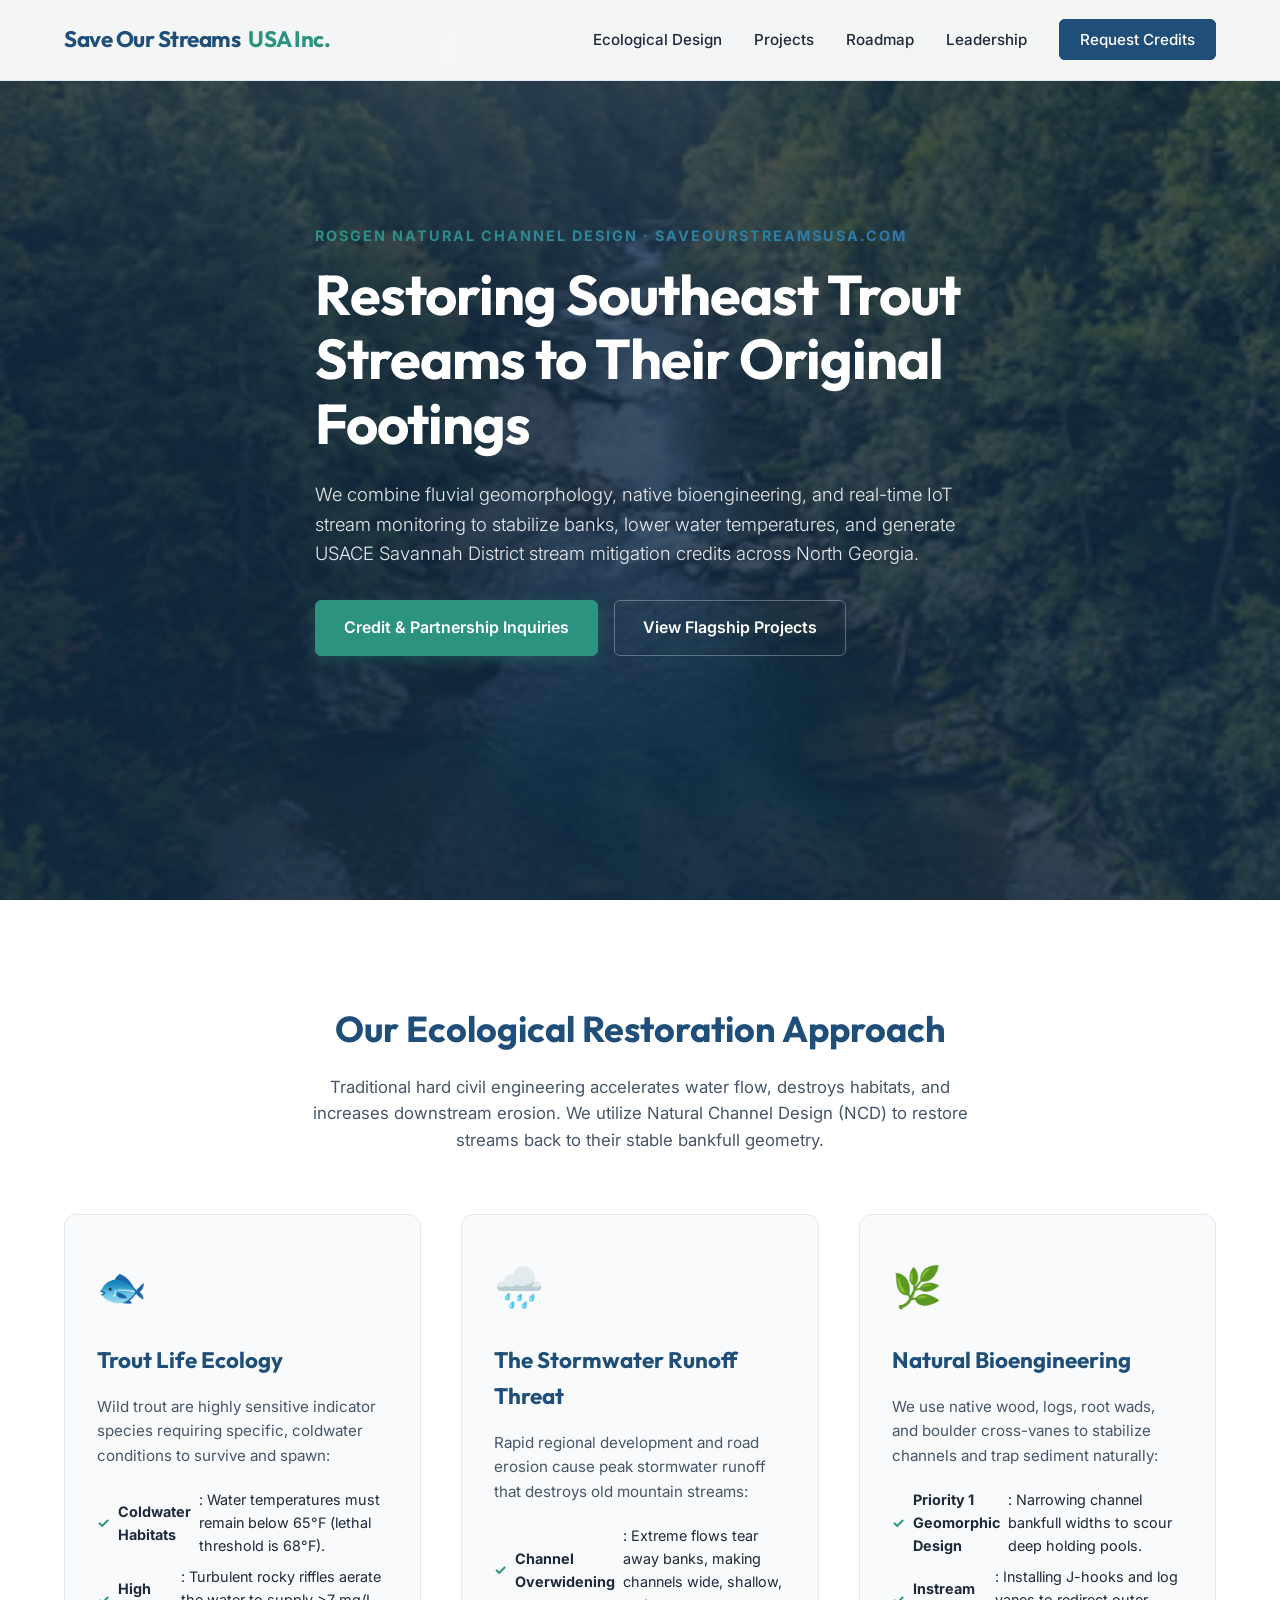
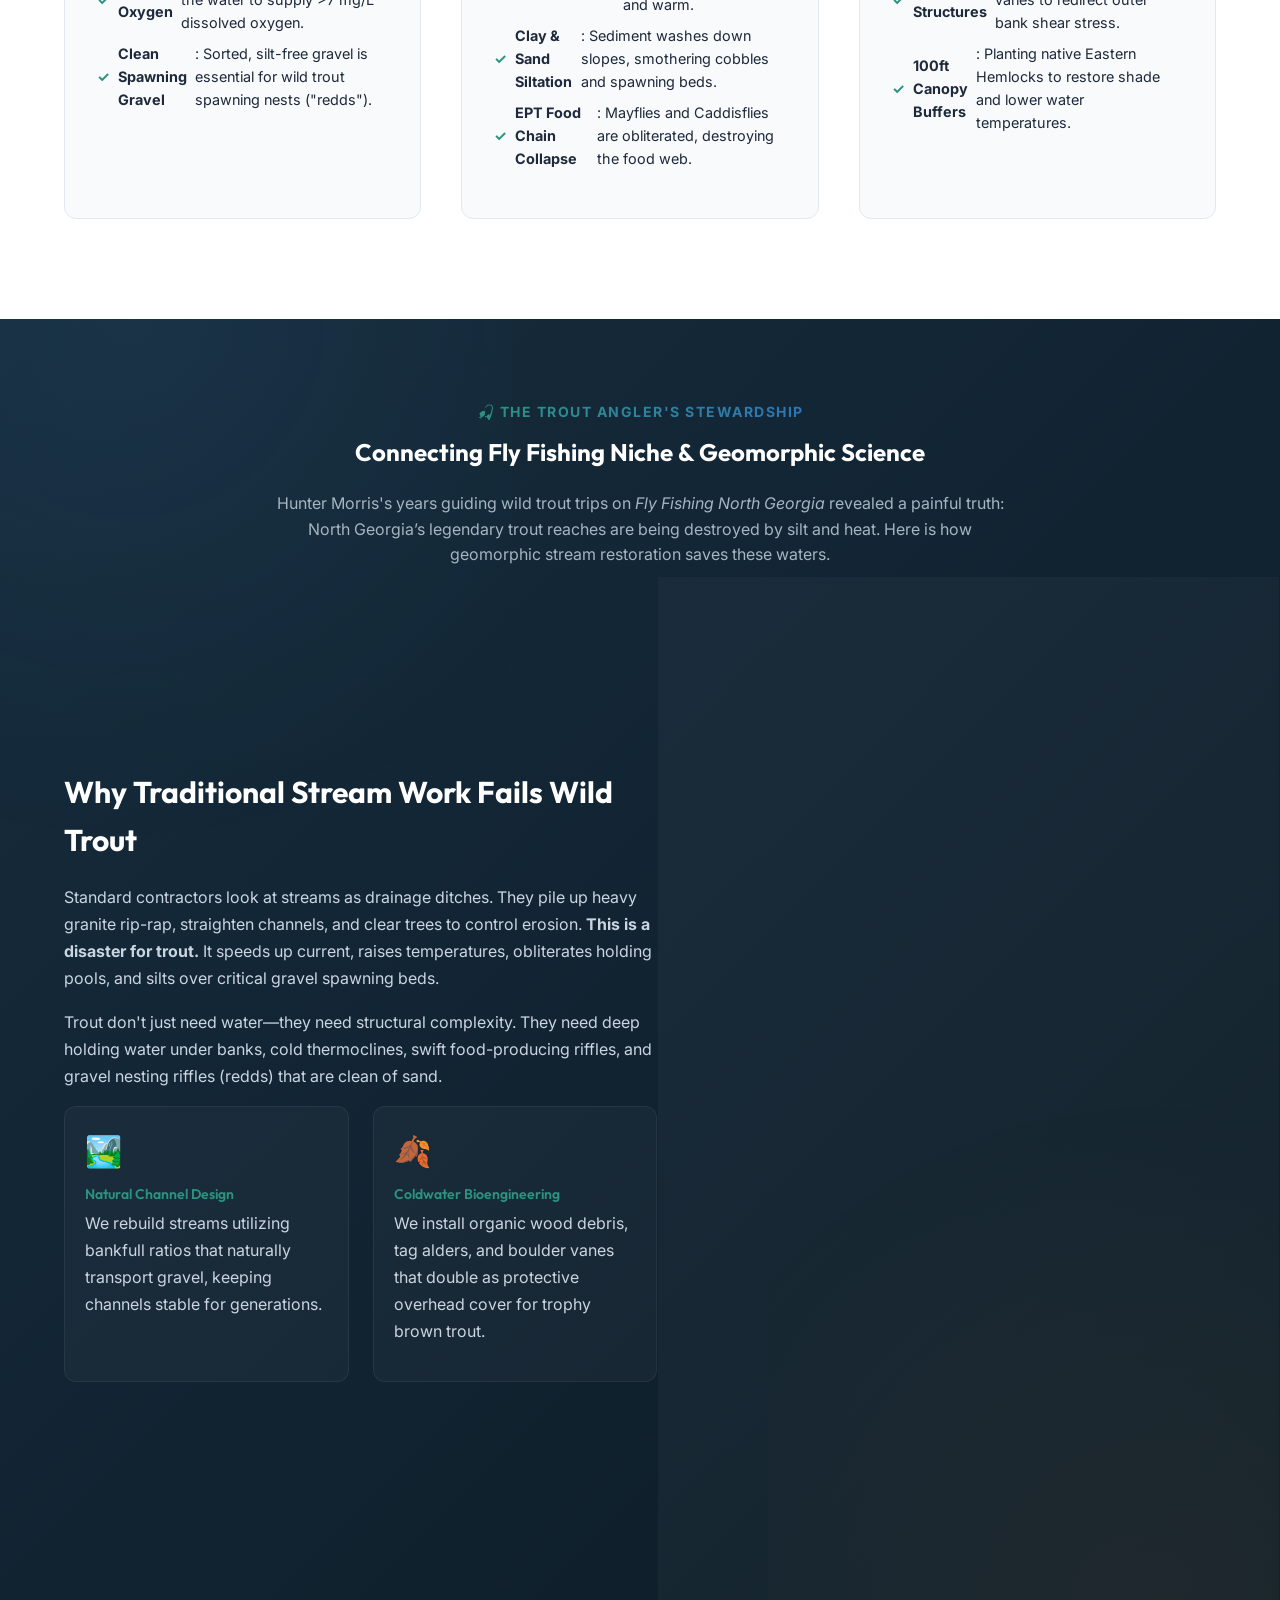
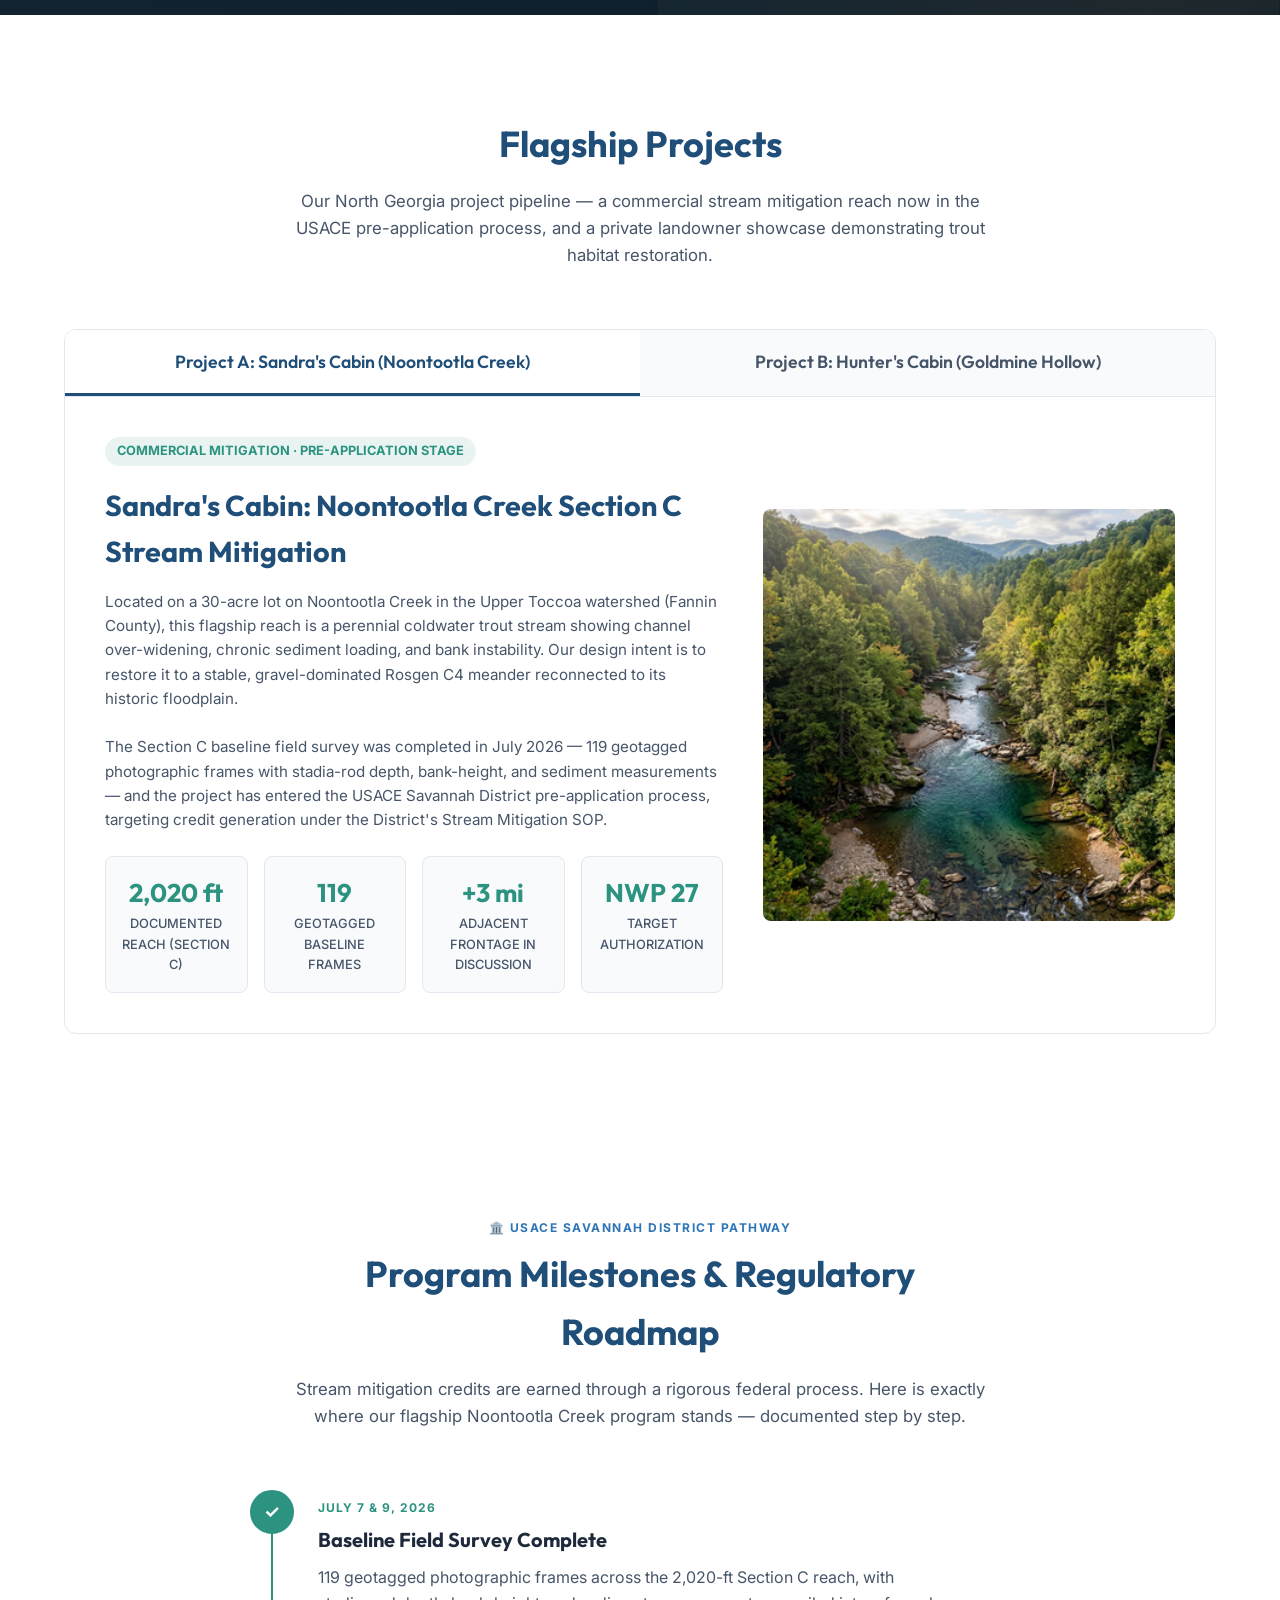
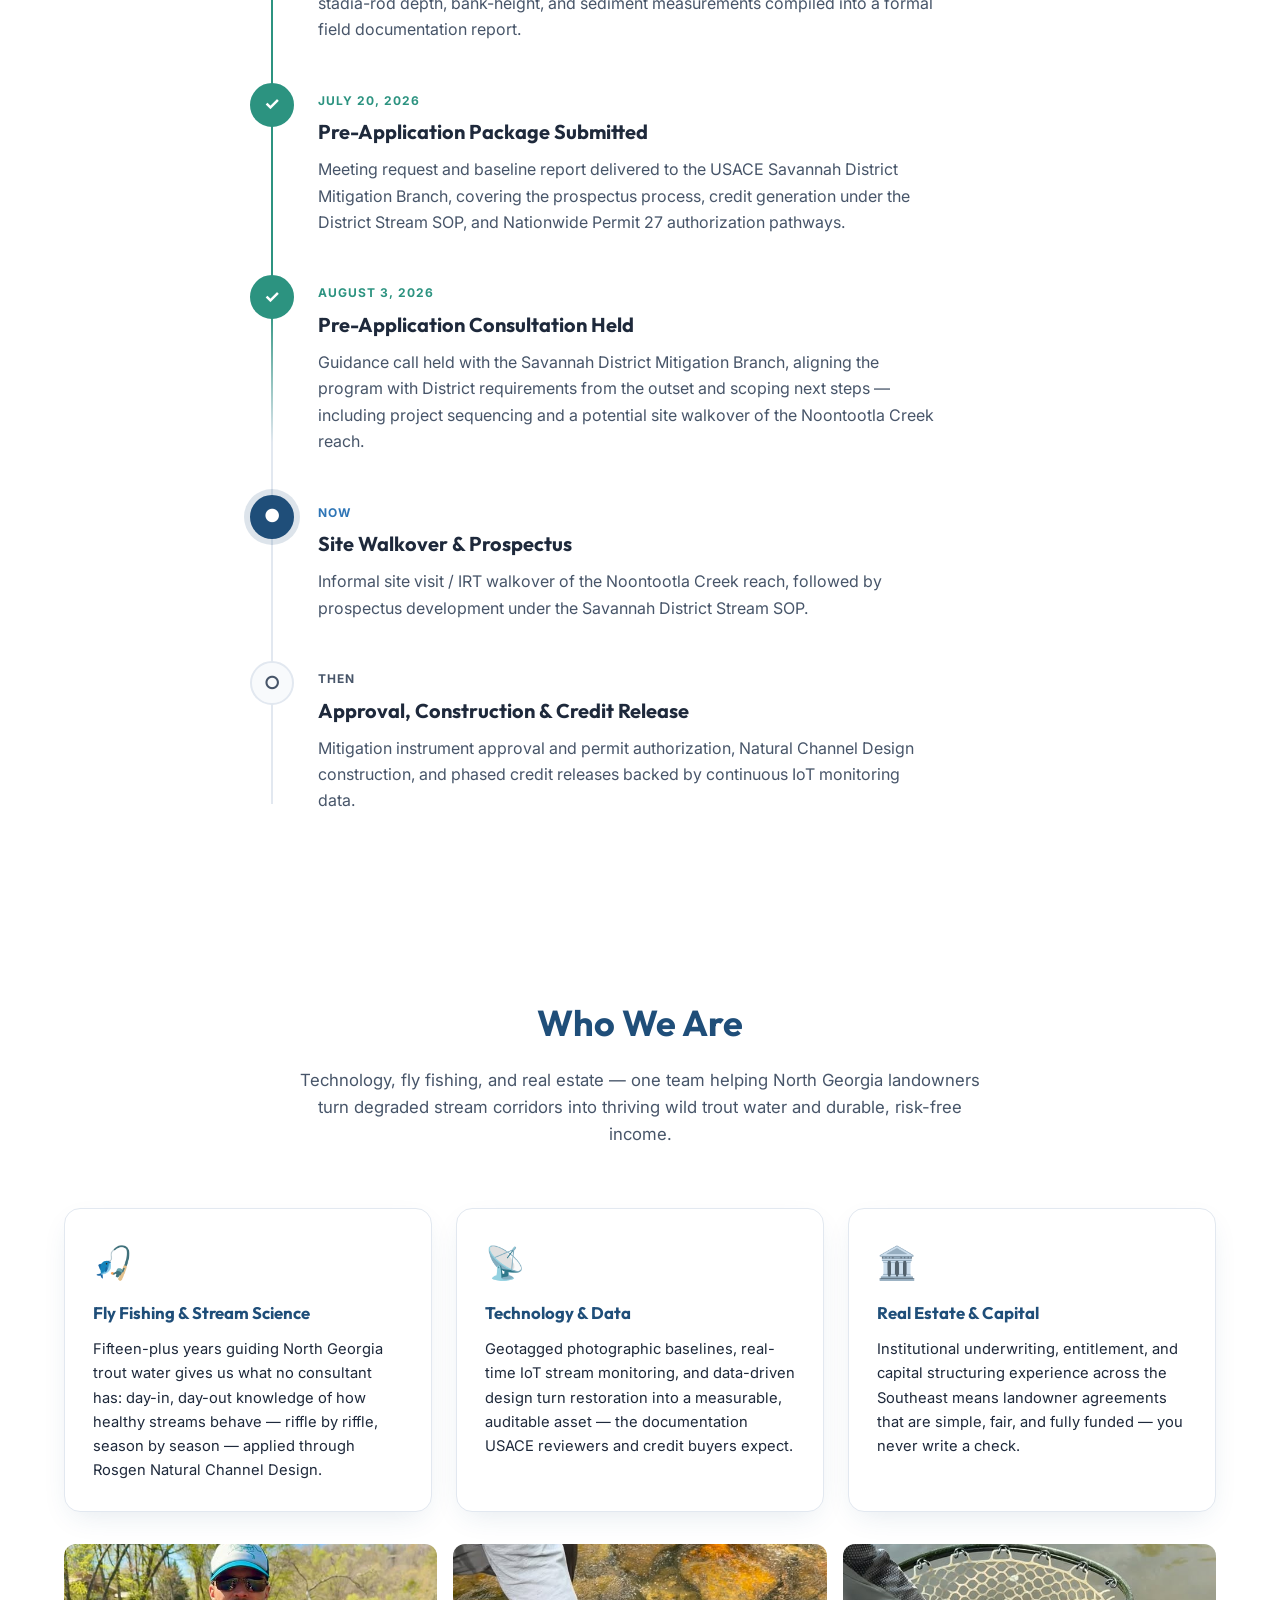
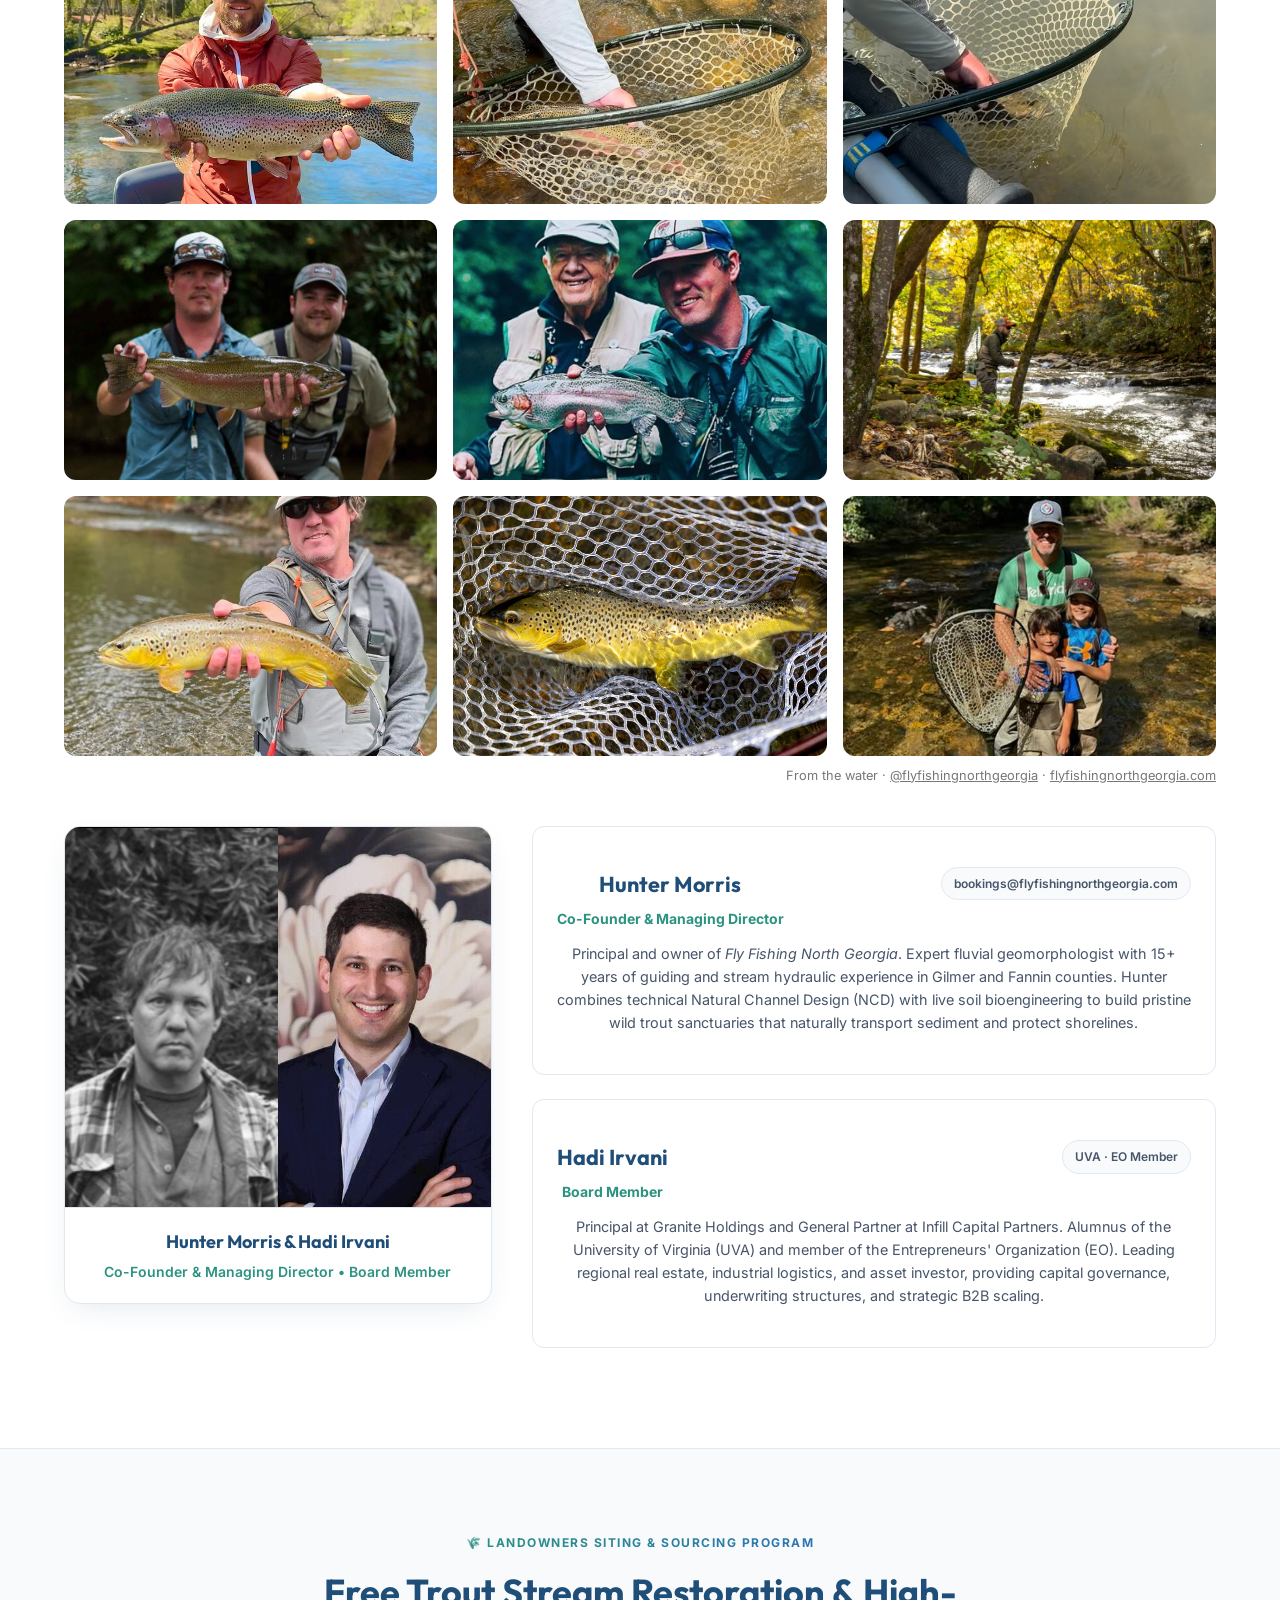
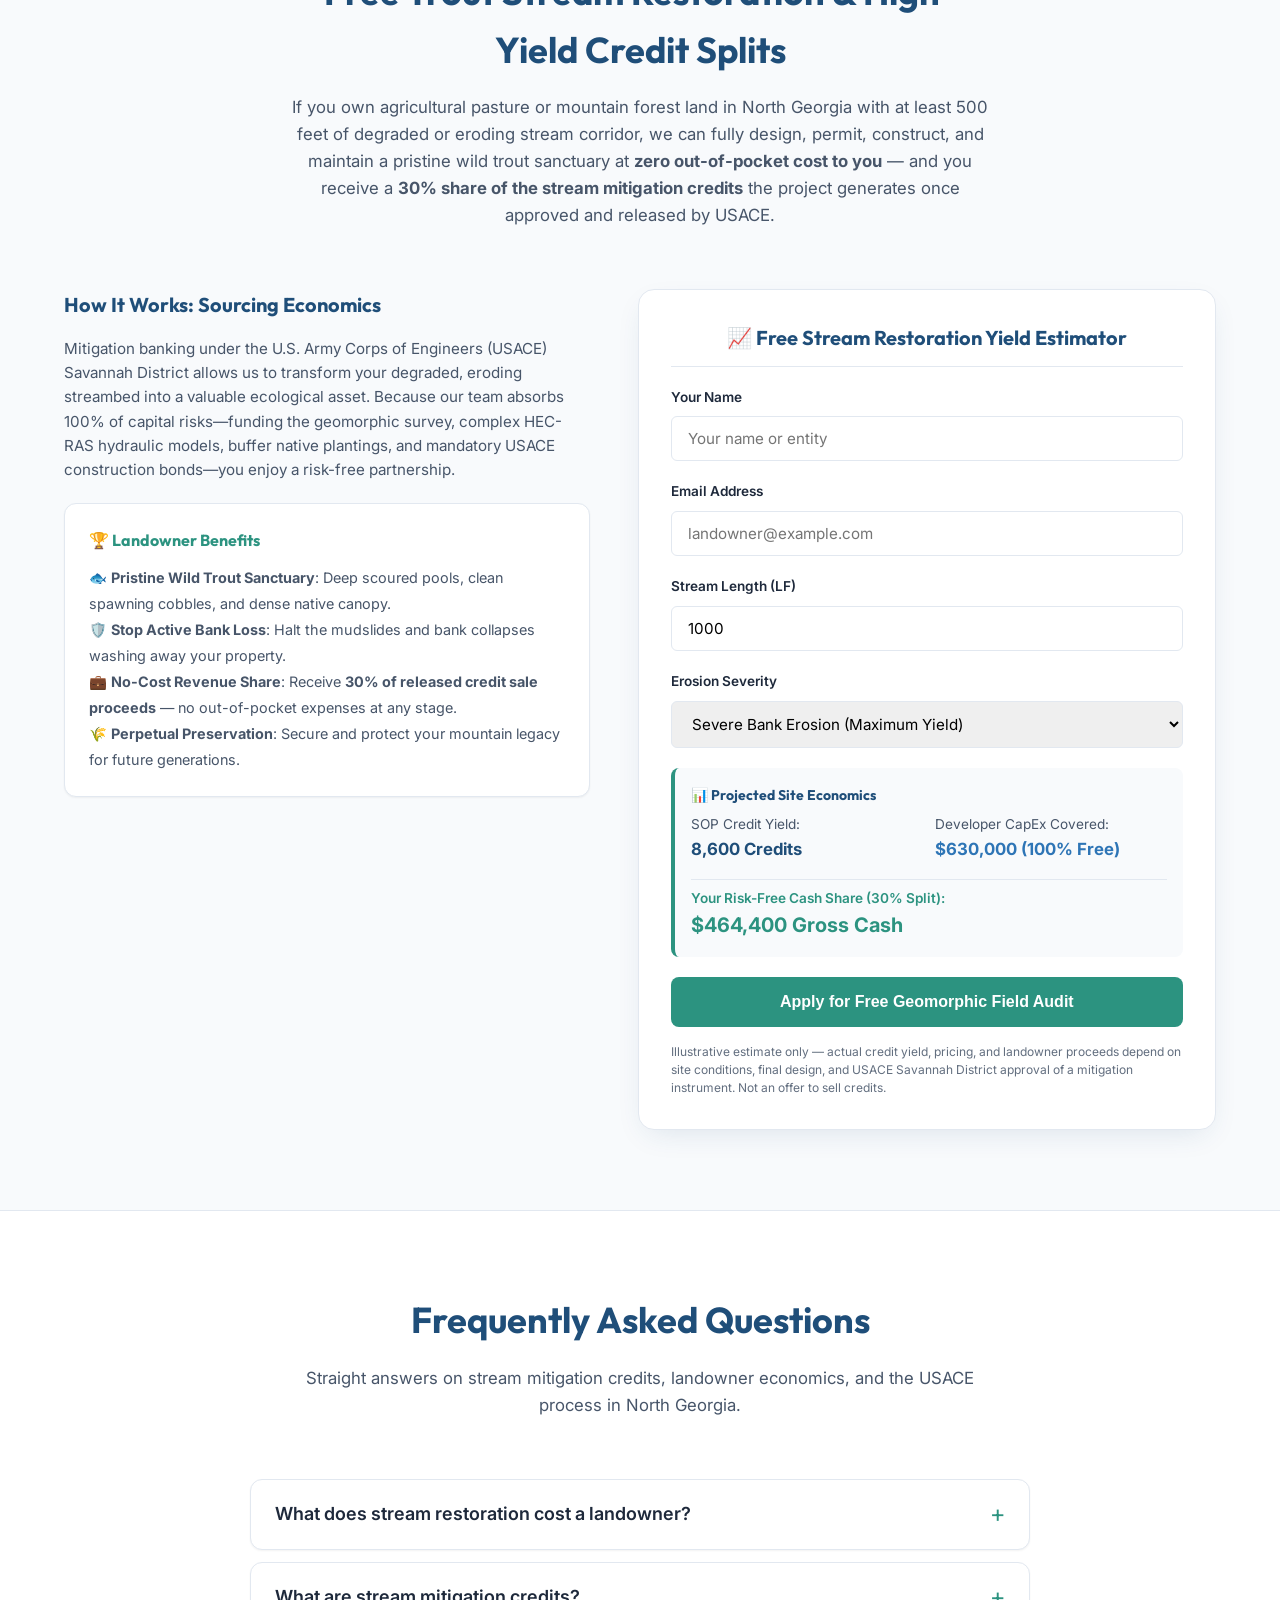
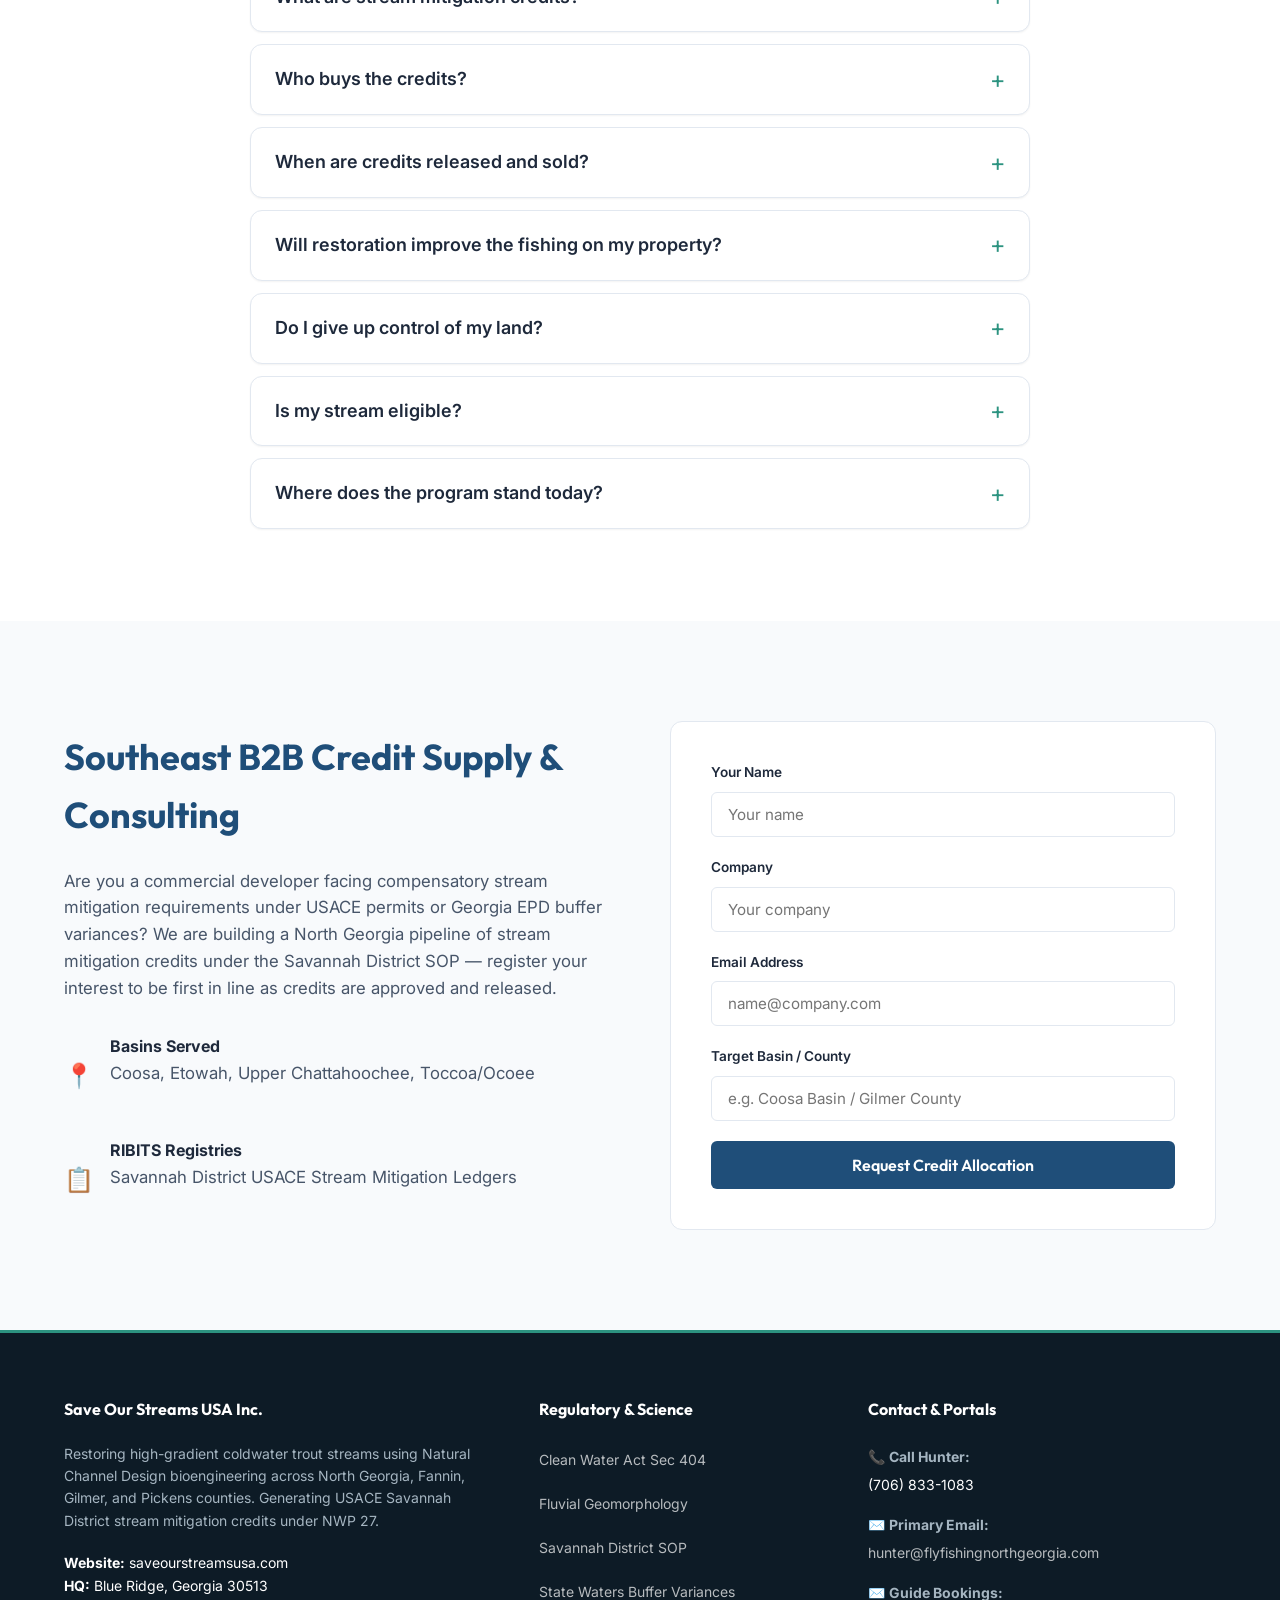
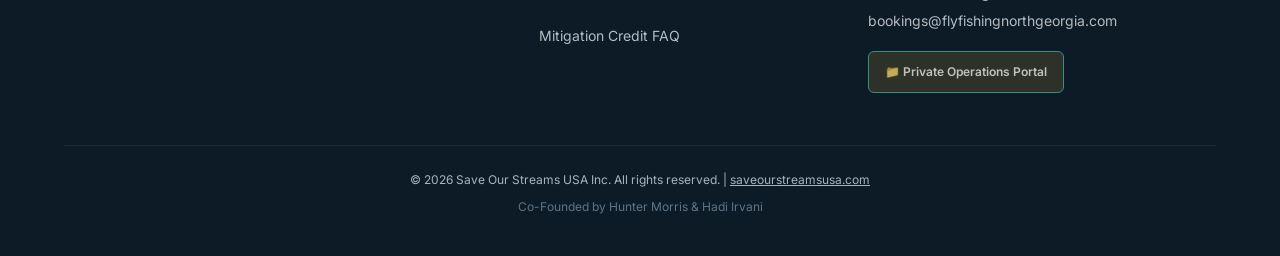
==== commit abbce24f: "Roadmap update: USACE pre-application consultation held 3 Aug 2026 Co-Authored-By: Claude Fable 5 <n" ====
--- a/index.html
+++ b/index.html
@@ -90,7 +90,7 @@
         {
           "@type": "Question",
           "name": "Where does the program stand today?",
-          "acceptedAnswer": { "@type": "Answer", "text": "Our flagship Noontootla Creek reach in Fannin County has a completed baseline field survey, and a pre-application consultation with the USACE Savannah District Mitigation Branch is scheduled for August 2026." }
+          "acceptedAnswer": { "@type": "Answer", "text": "Our flagship Noontootla Creek reach in Fannin County has a completed baseline field survey, and a pre-application consultation with the USACE Savannah District Mitigation Branch was held in August 2026. Next steps are a site walkover and prospectus development under the District Stream SOP." }
         }
       ]
     }
@@ -367,18 +367,18 @@
                         <p>Meeting request and baseline report delivered to the USACE Savannah District Mitigation Branch, covering the prospectus process, credit generation under the District Stream SOP, and Nationwide Permit 27 authorization pathways.</p>
                     </div>
                 </li>
+                <li class="roadmap-step done">
+                    <div class="roadmap-marker" aria-hidden="true">✓</div>
+                    <div class="roadmap-body">
+                        <span class="roadmap-date">August 3, 2026</span>
+                        <h3>Pre-Application Consultation Held</h3>
+                        <p>Guidance call held with the Savannah District Mitigation Branch, aligning the program with District requirements from the outset and scoping next steps — including project sequencing and a potential site walkover of the Noontootla Creek reach.</p>
+                    </div>
+                </li>
                 <li class="roadmap-step active">
                     <div class="roadmap-marker" aria-hidden="true">●</div>
                     <div class="roadmap-body">
-                        <span class="roadmap-date">August 2026</span>
-                        <h3>Pre-Application Consultation — Scheduled</h3>
-                        <p>Guidance call with the Savannah District Mitigation Branch confirmed, to align the program with District requirements from the outset and scope a potential Interagency Review Team site walkover.</p>
-                    </div>
-                </li>
-                <li class="roadmap-step next">
-                    <div class="roadmap-marker" aria-hidden="true">○</div>
-                    <div class="roadmap-body">
-                        <span class="roadmap-date">Next</span>
+                        <span class="roadmap-date">Now</span>
                         <h3>Site Walkover &amp; Prospectus</h3>
                         <p>Informal site visit / IRT walkover of the Noontootla Creek reach, followed by prospectus development under the Savannah District Stream SOP.</p>
                     </div>
@@ -596,7 +596,7 @@
                 </details>
                 <details class="faq-item">
                     <summary>Where does the program stand today?</summary>
-                    <p>Our flagship Noontootla Creek reach in Fannin County has a completed baseline field survey, and a pre-application consultation with the USACE Savannah District Mitigation Branch is scheduled for August 2026. See the full regulatory roadmap above.</p>
+                    <p>Our flagship Noontootla Creek reach in Fannin County has a completed baseline field survey, and a pre-application consultation with the USACE Savannah District Mitigation Branch was held in August 2026. Next steps are a site walkover and prospectus development — see the full regulatory roadmap above.</p>
                 </details>
             </div>
         </div>
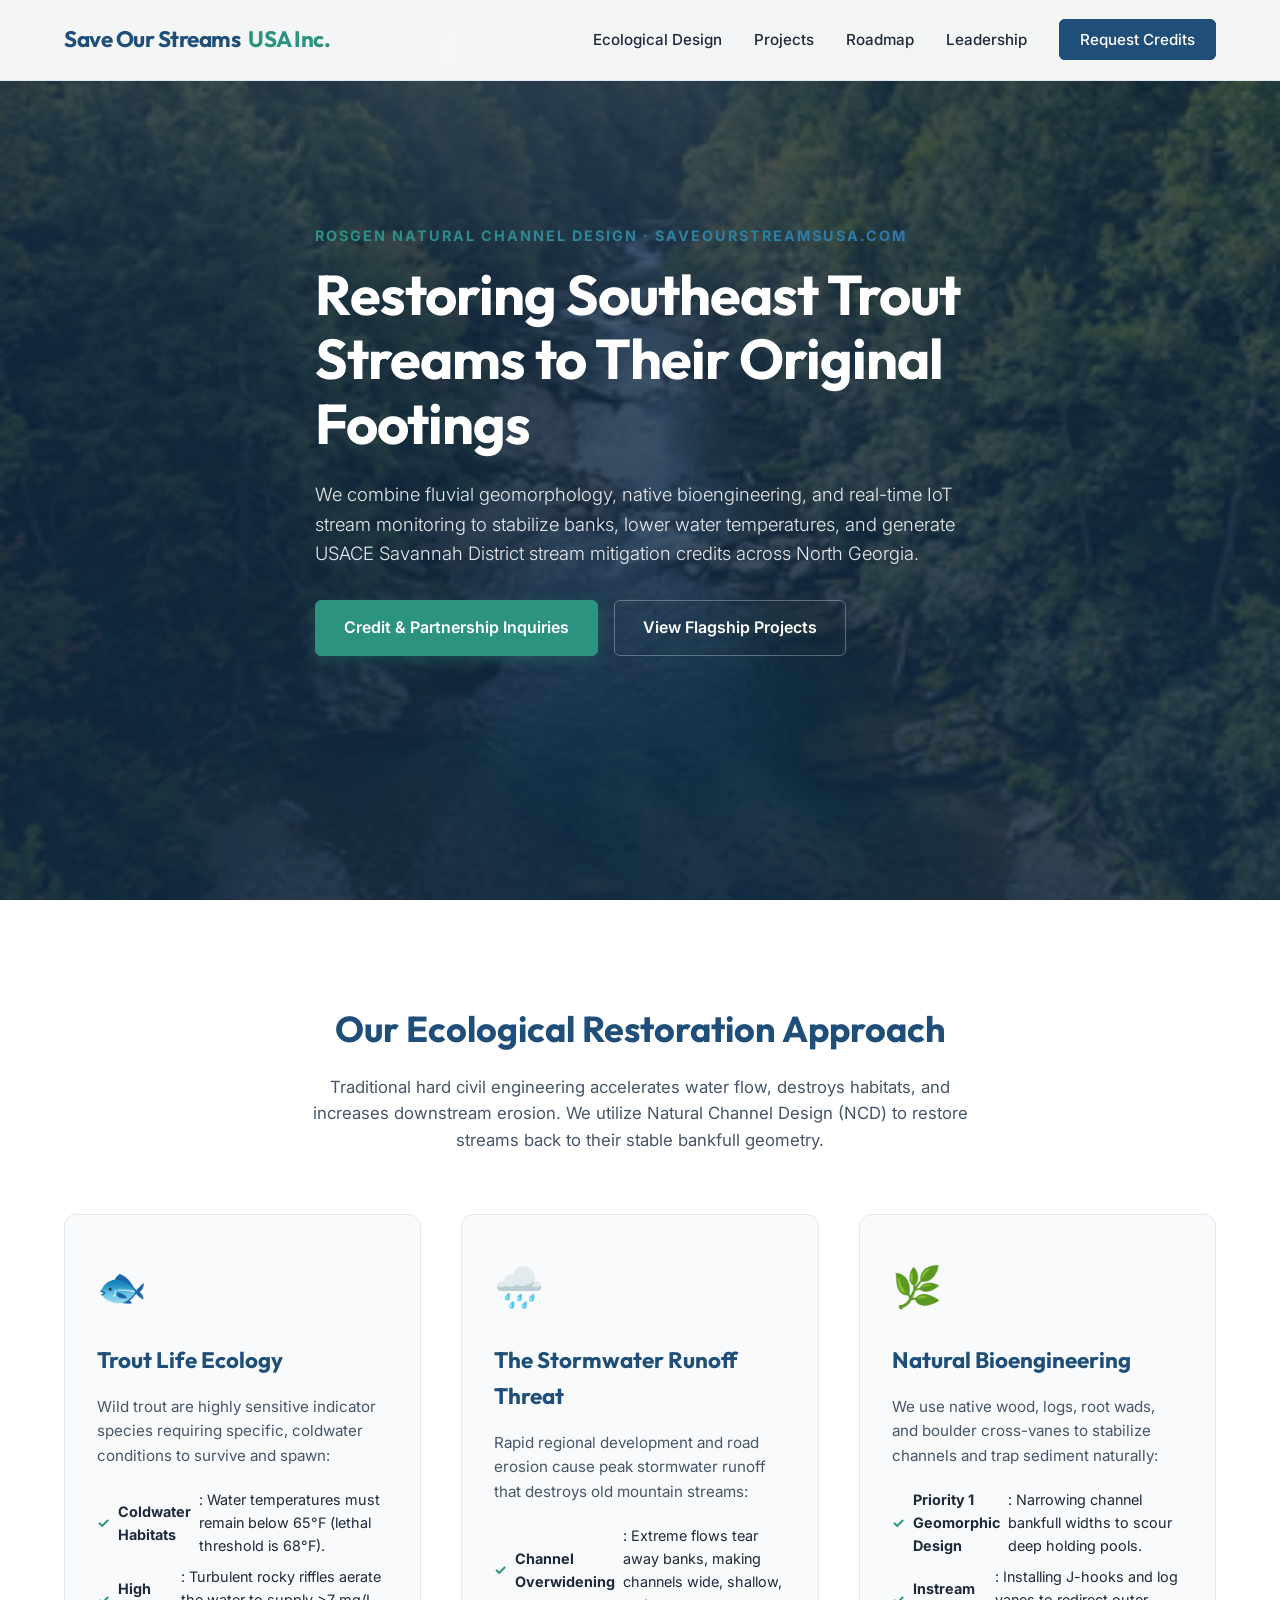
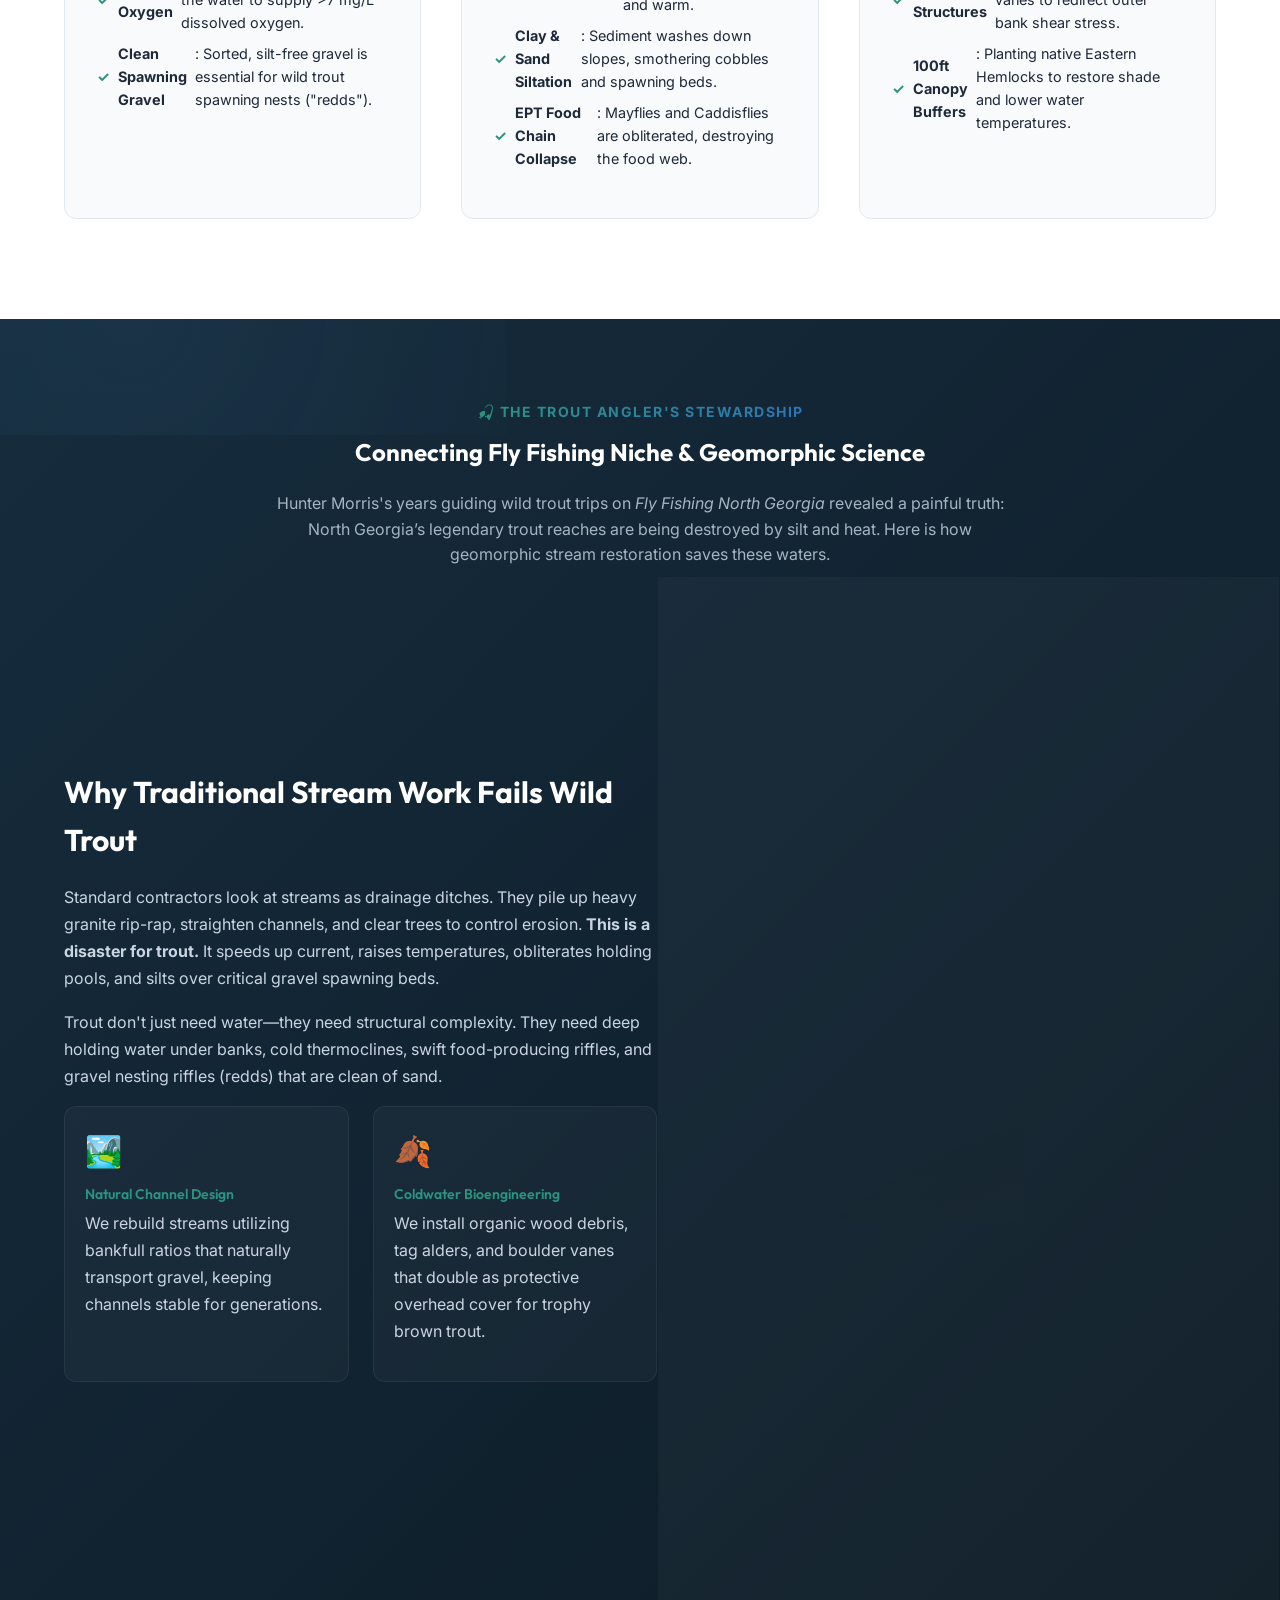
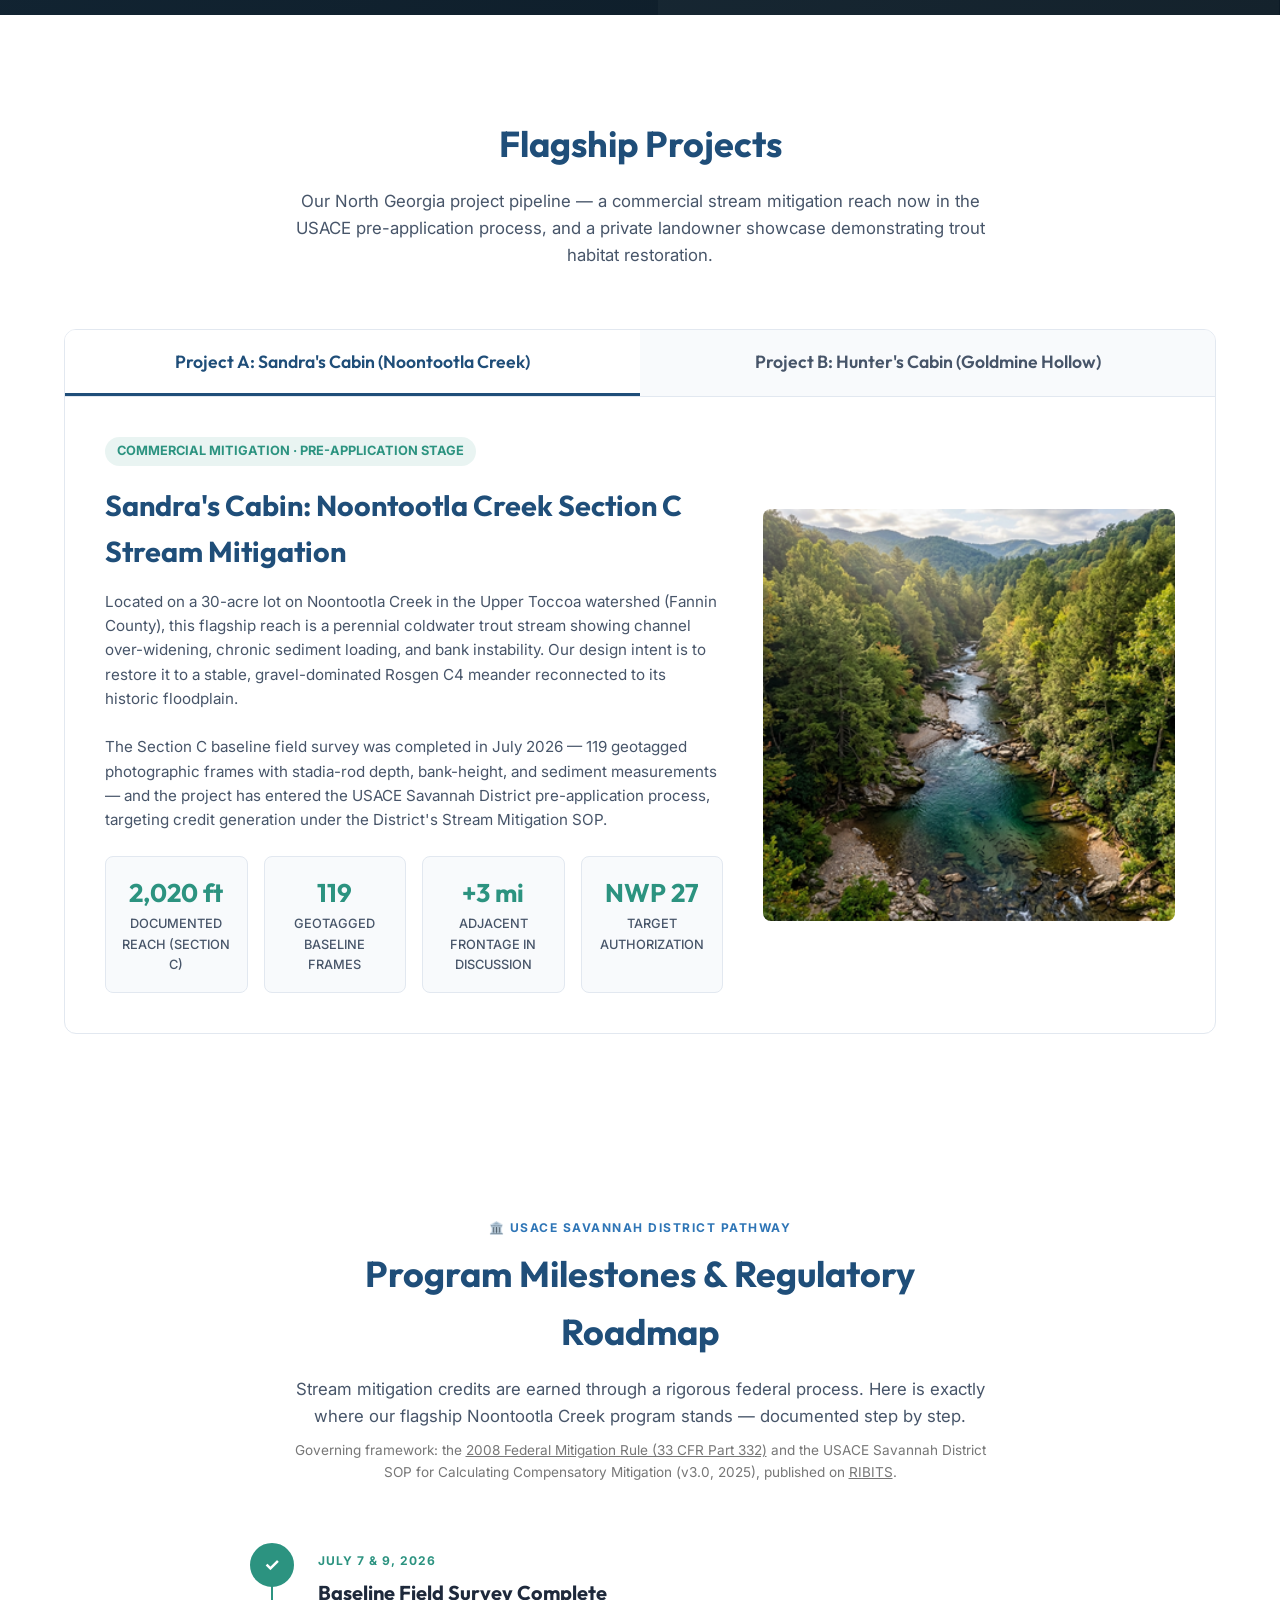
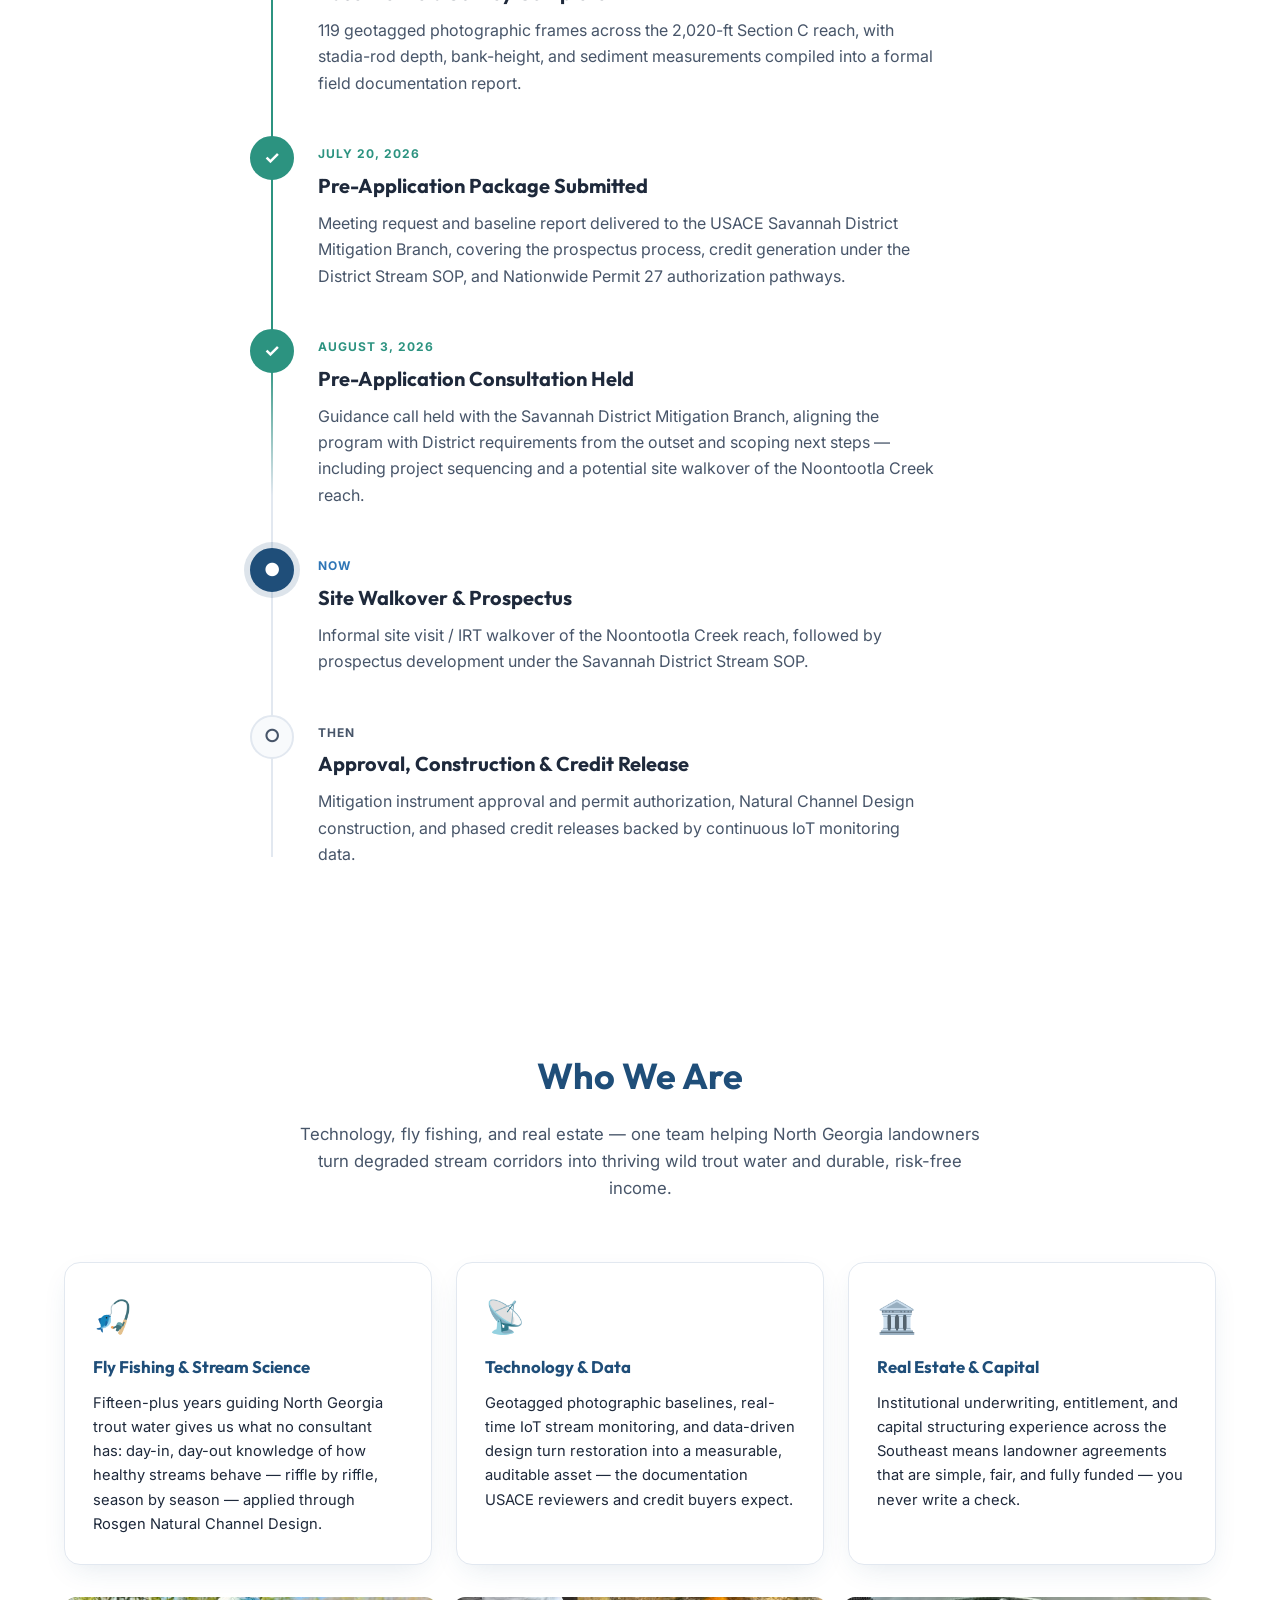
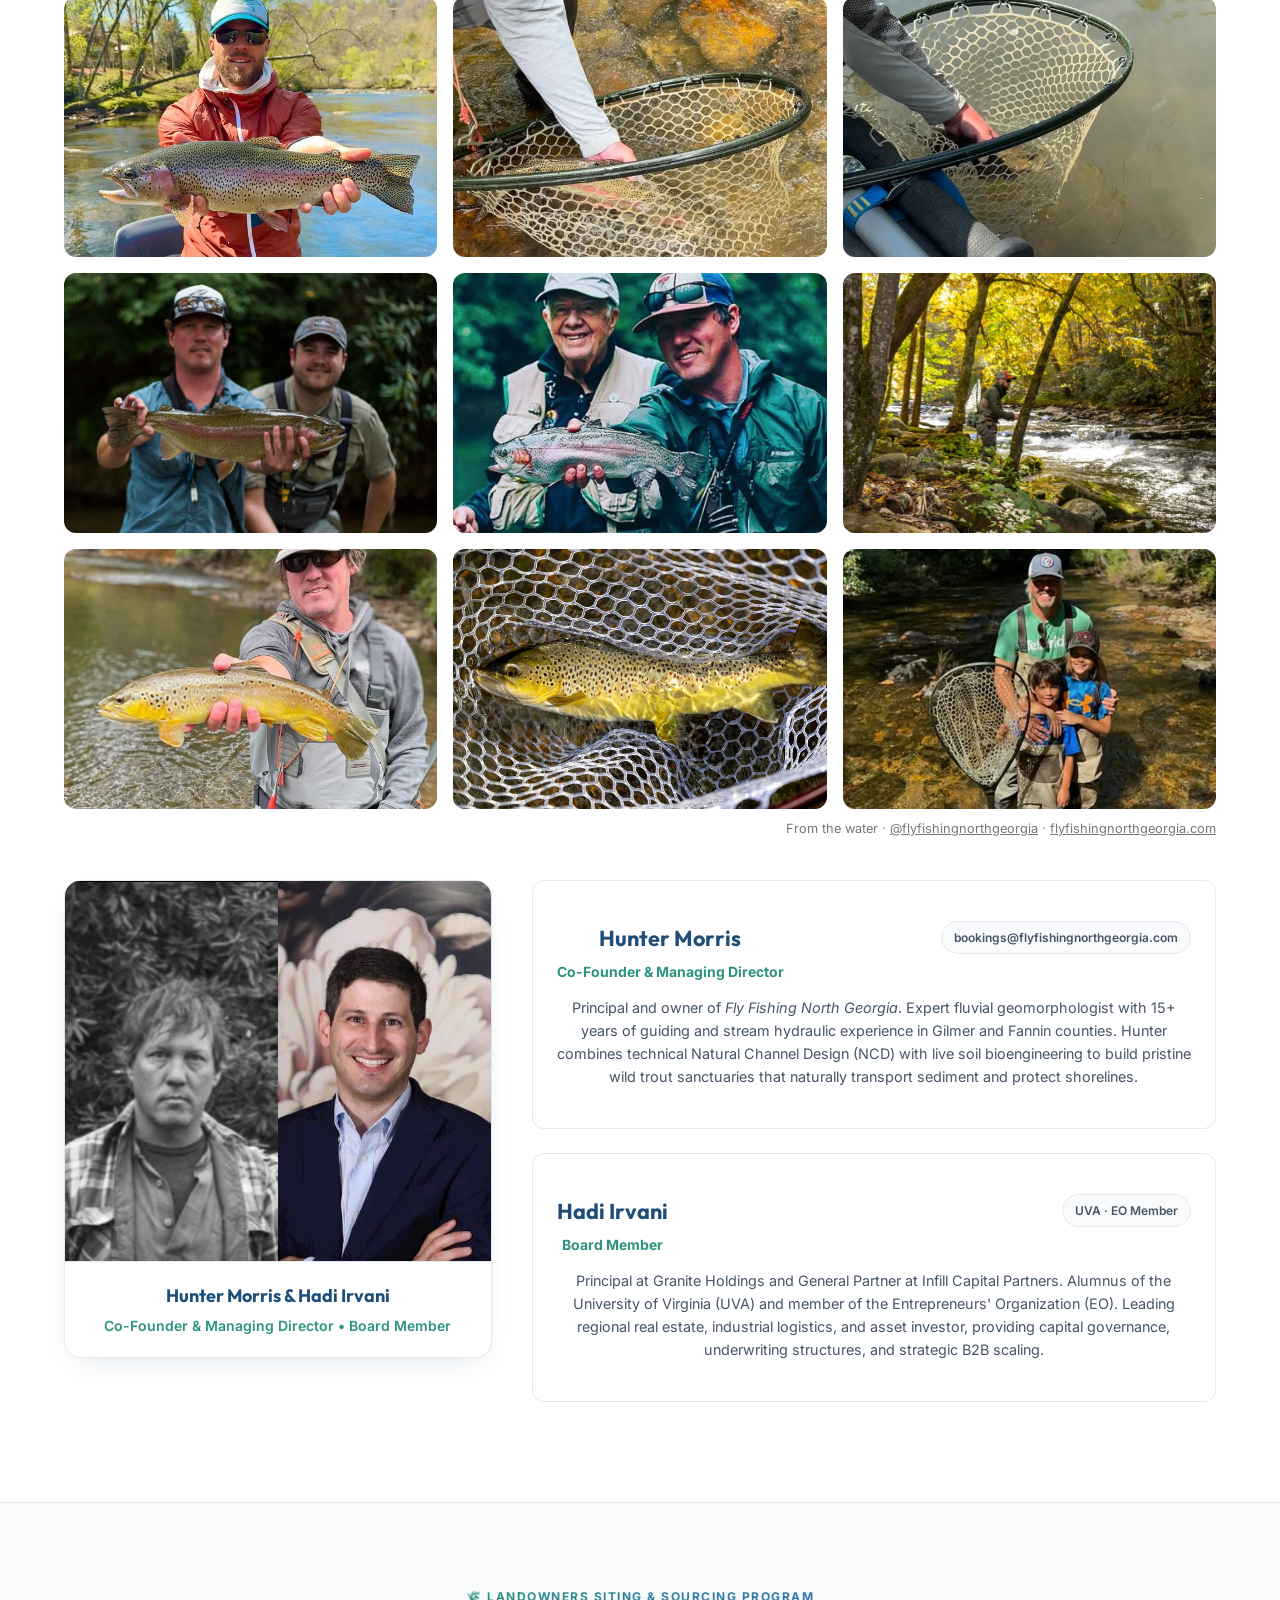
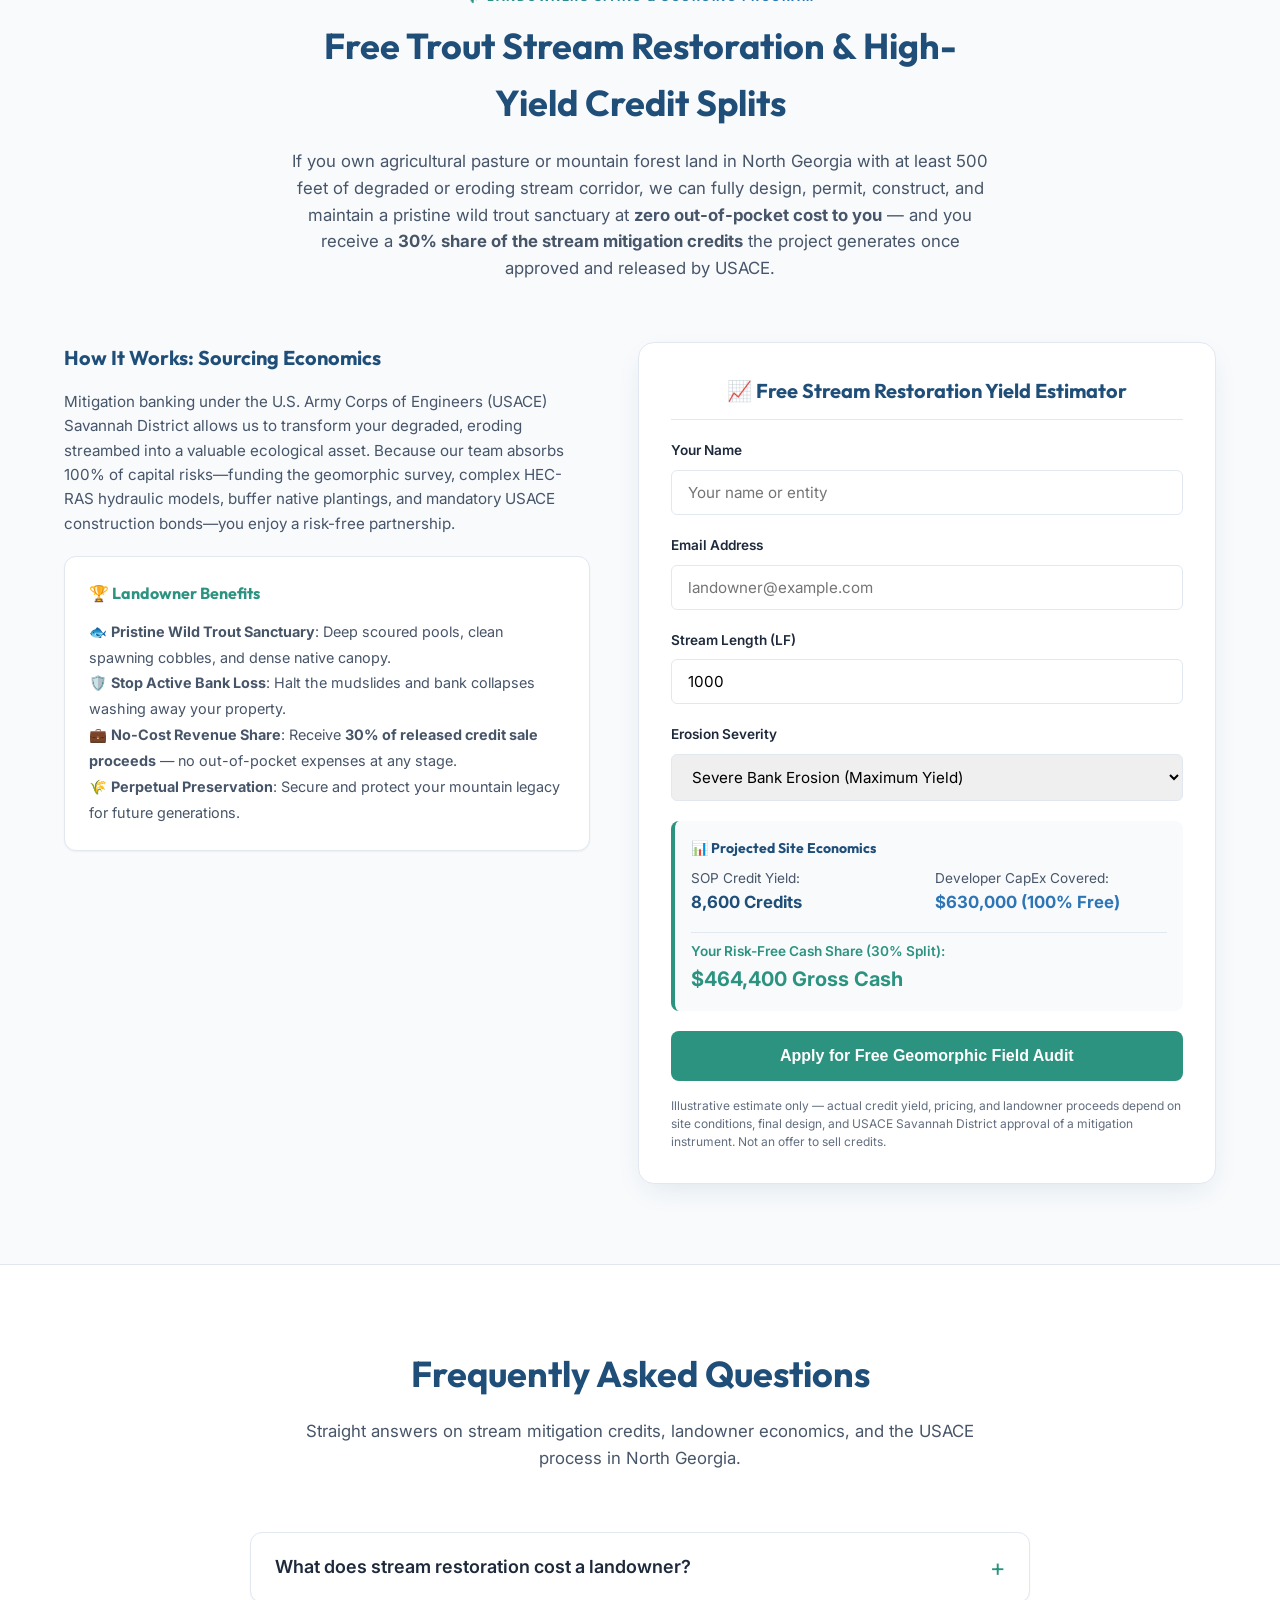
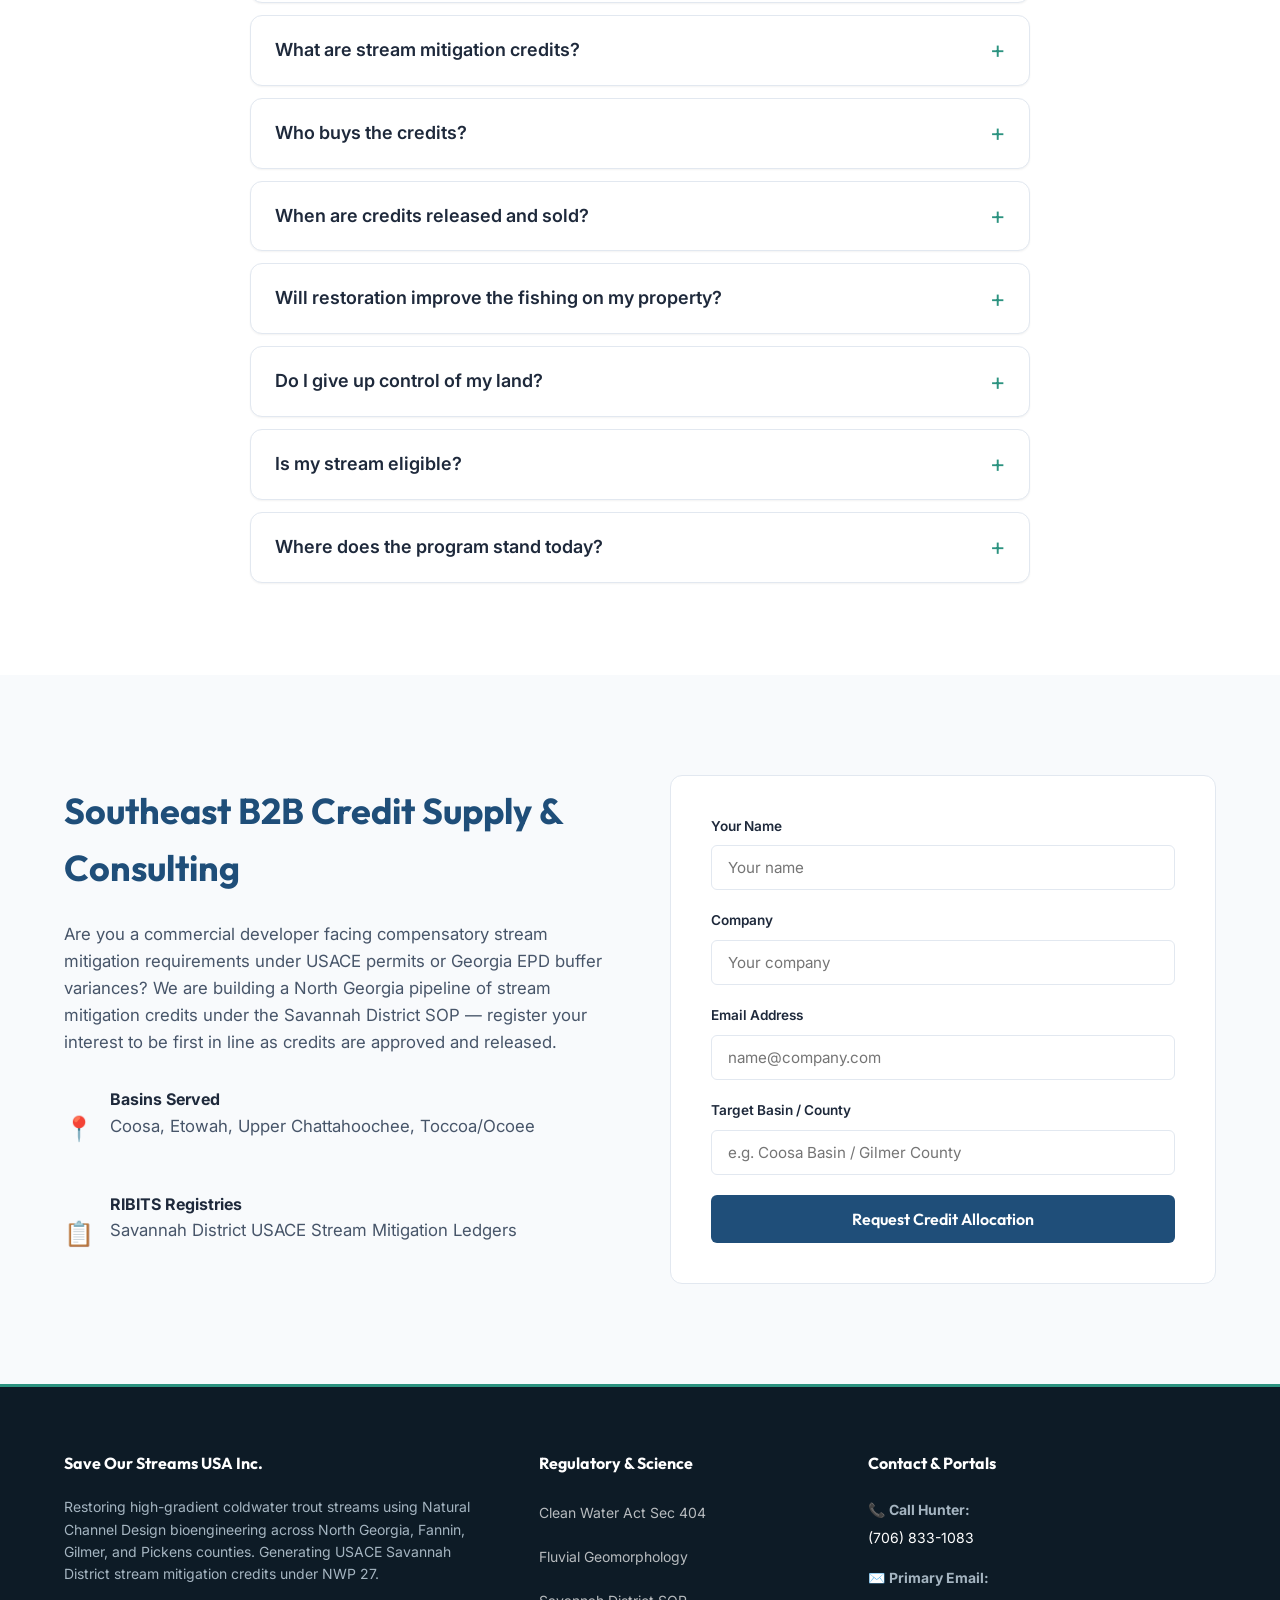
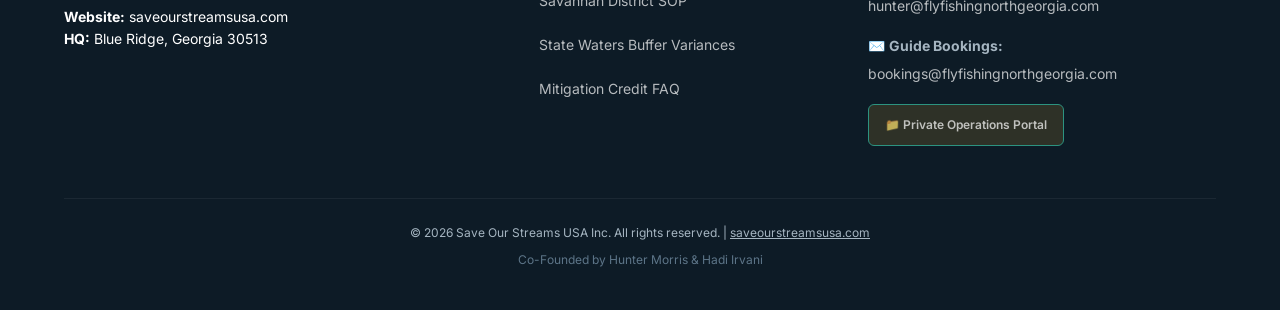
==== commit c983111d: "Add governing-framework references to USACE roadmap (2008 Rule + Savannah SOP v3.0 on RIBITS) Co-Aut" ====
--- a/index.html
+++ b/index.html
@@ -349,6 +349,7 @@
                 <span class="roadmap-tag">🏛️ USACE Savannah District Pathway</span>
                 <h2>Program Milestones &amp; Regulatory Roadmap</h2>
                 <p>Stream mitigation credits are earned through a rigorous federal process. Here is exactly where our flagship Noontootla Creek program stands — documented step by step.</p>
+                <p class="roadmap-basis">Governing framework: the <a href="https://www.epa.gov/sites/default/files/2015-03/documents/2008_04_10_wetlands_wetlands_mitigation_final_rule_4_10_08.pdf" target="_blank" rel="noopener">2008 Federal Mitigation Rule (33 CFR Part 332)</a> and the USACE Savannah District SOP for Calculating Compensatory Mitigation (v3.0, 2025), published on <a href="https://ribits.ops.usace.army.mil" target="_blank" rel="noopener">RIBITS</a>.</p>
             </div>
             <ol class="roadmap-track">
                 <li class="roadmap-step done">
--- a/styles.css
+++ b/styles.css
@@ -2670,6 +2670,13 @@
     margin-bottom: var(--space-2);
 }
 
+.roadmap-basis {
+    font-size: 0.85rem !important;
+    color: #777 !important;
+    margin-top: 10px;
+}
+.roadmap-basis a { color: inherit; text-decoration: underline; }
+
 .roadmap-track {
     list-style: none;
     margin: var(--space-12) auto 0 auto;
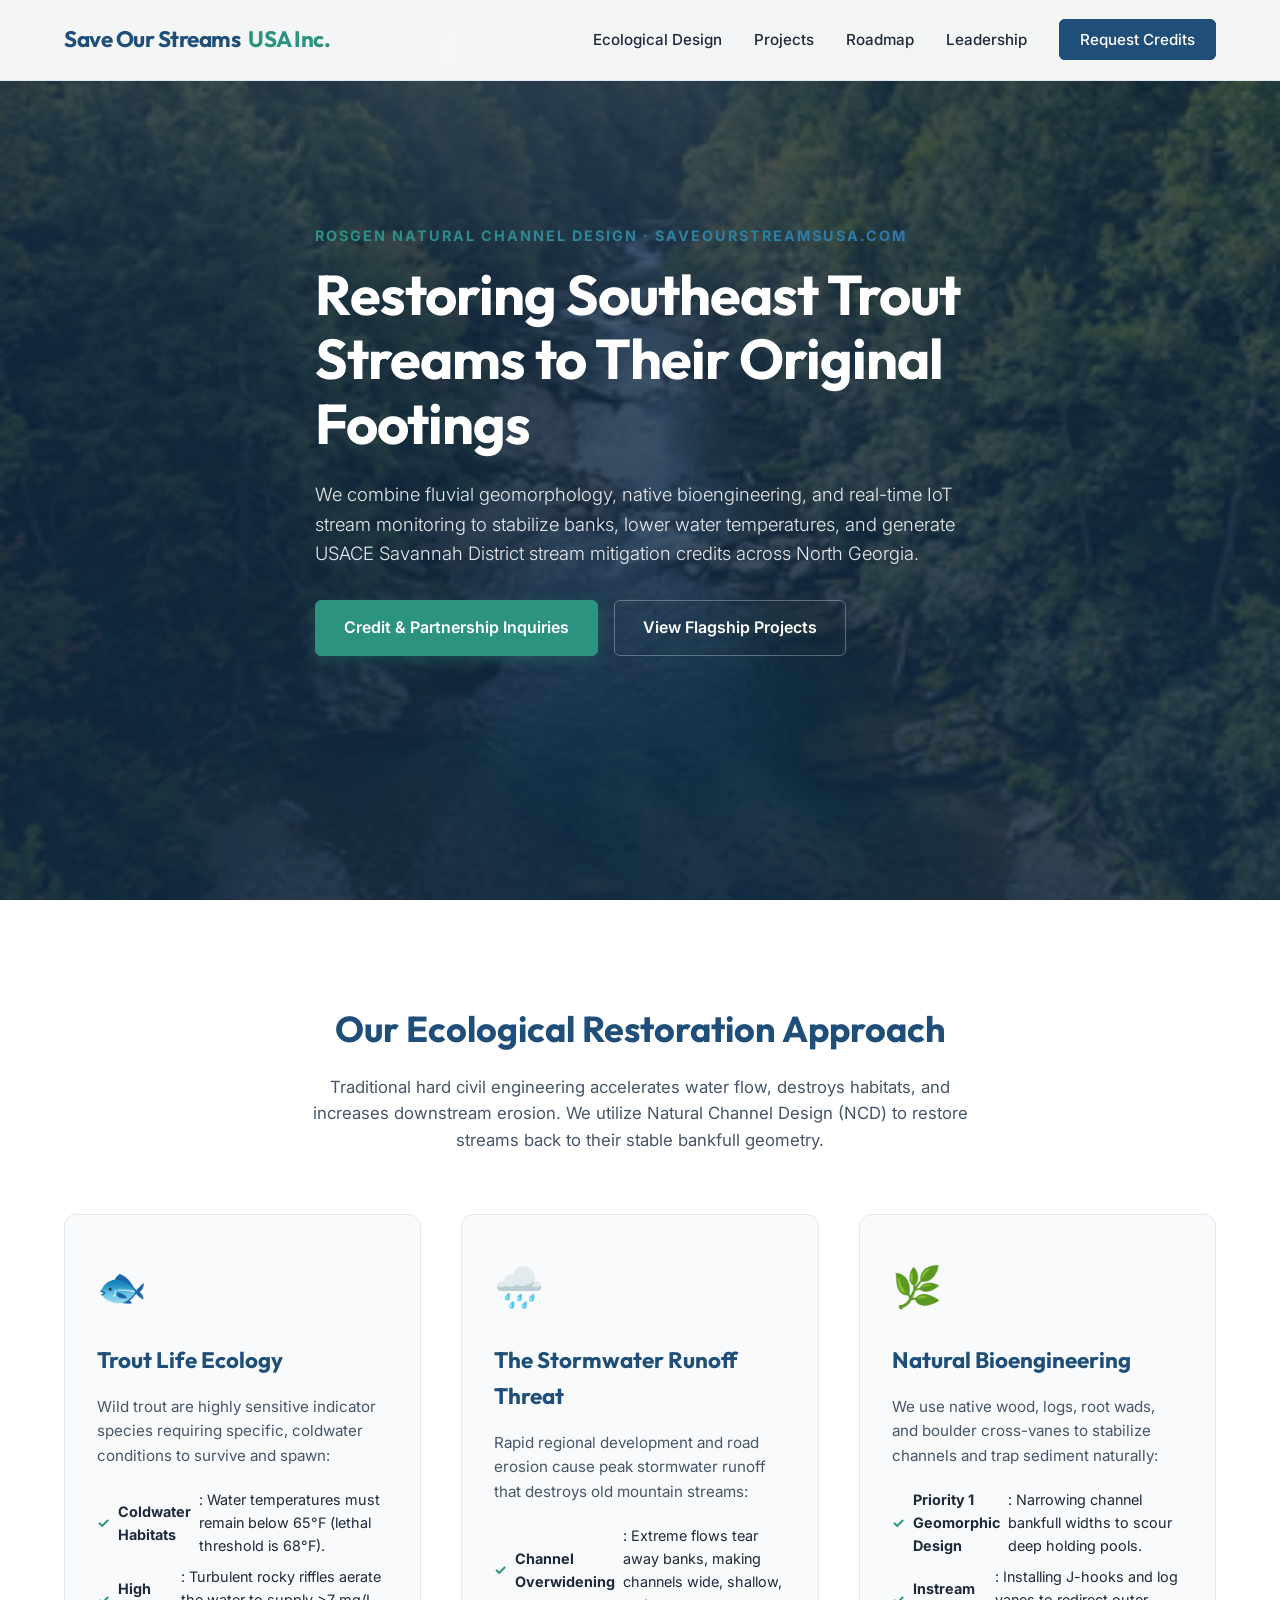
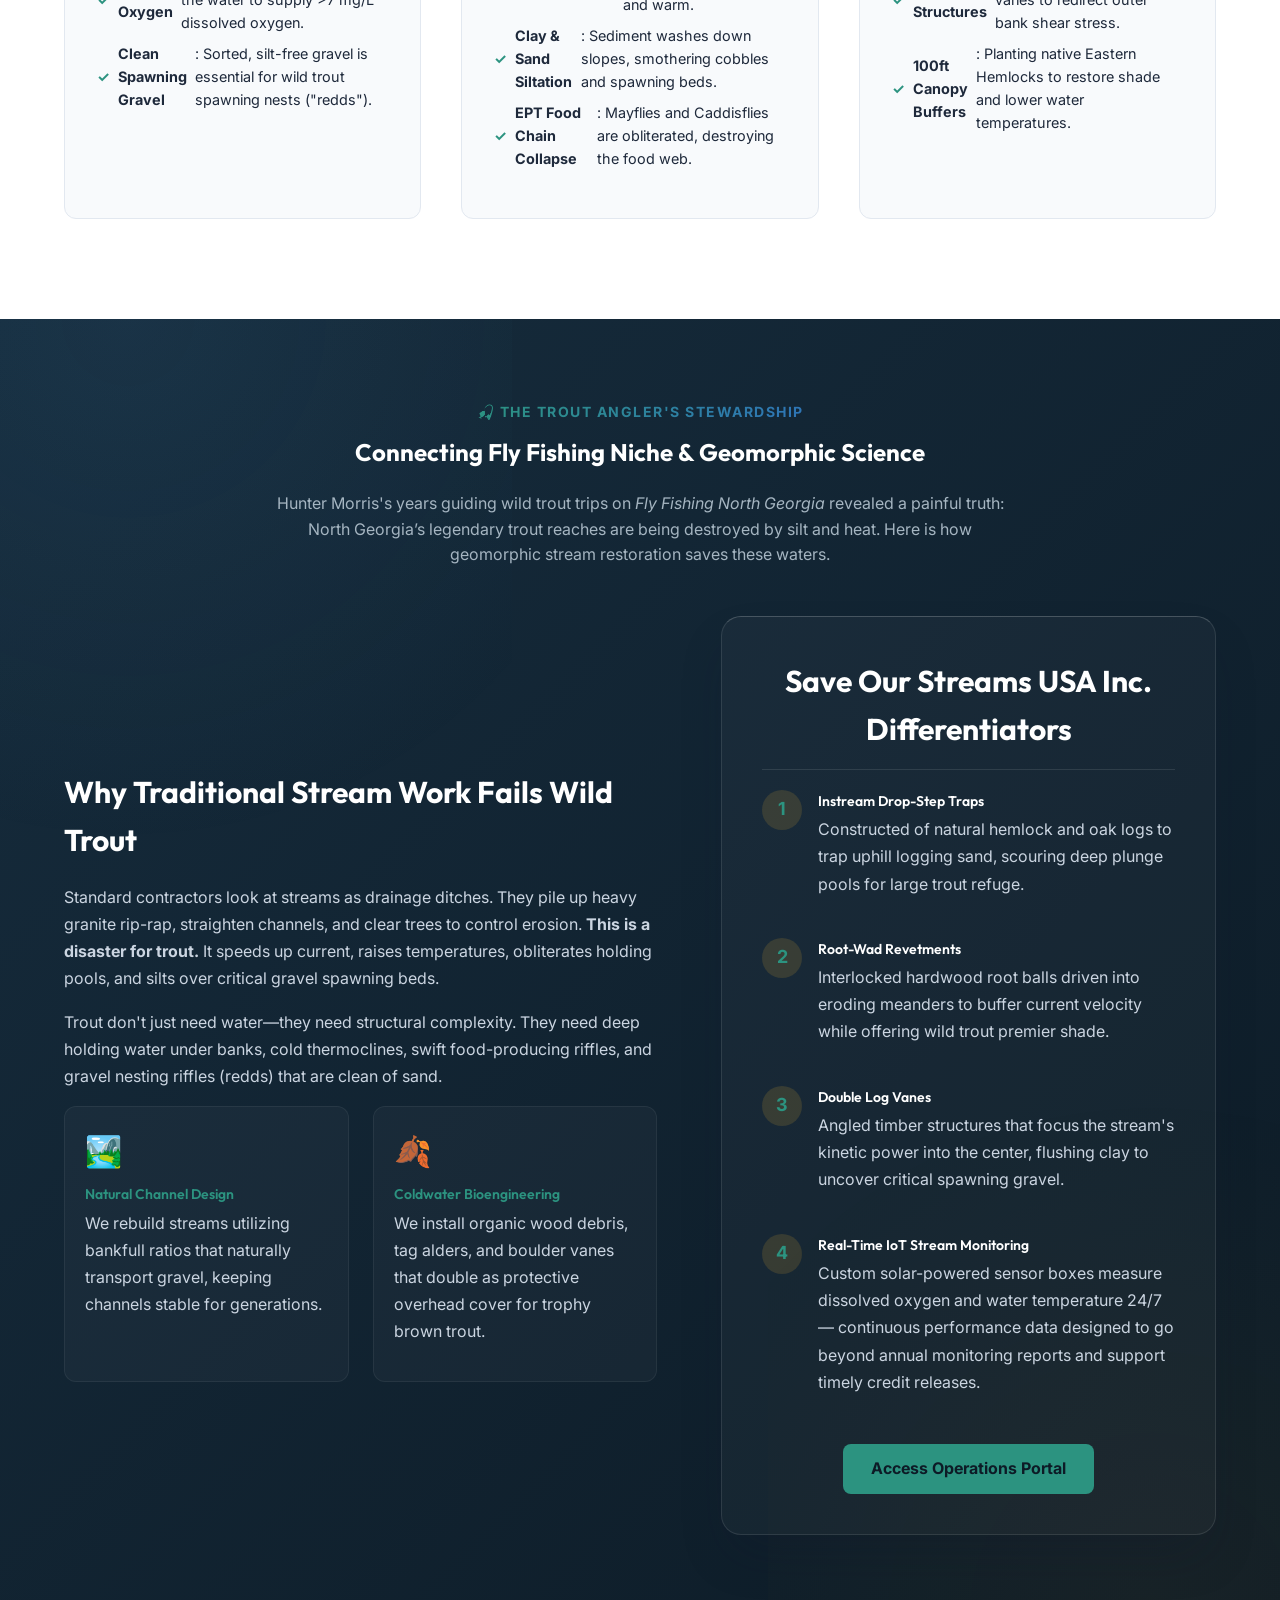
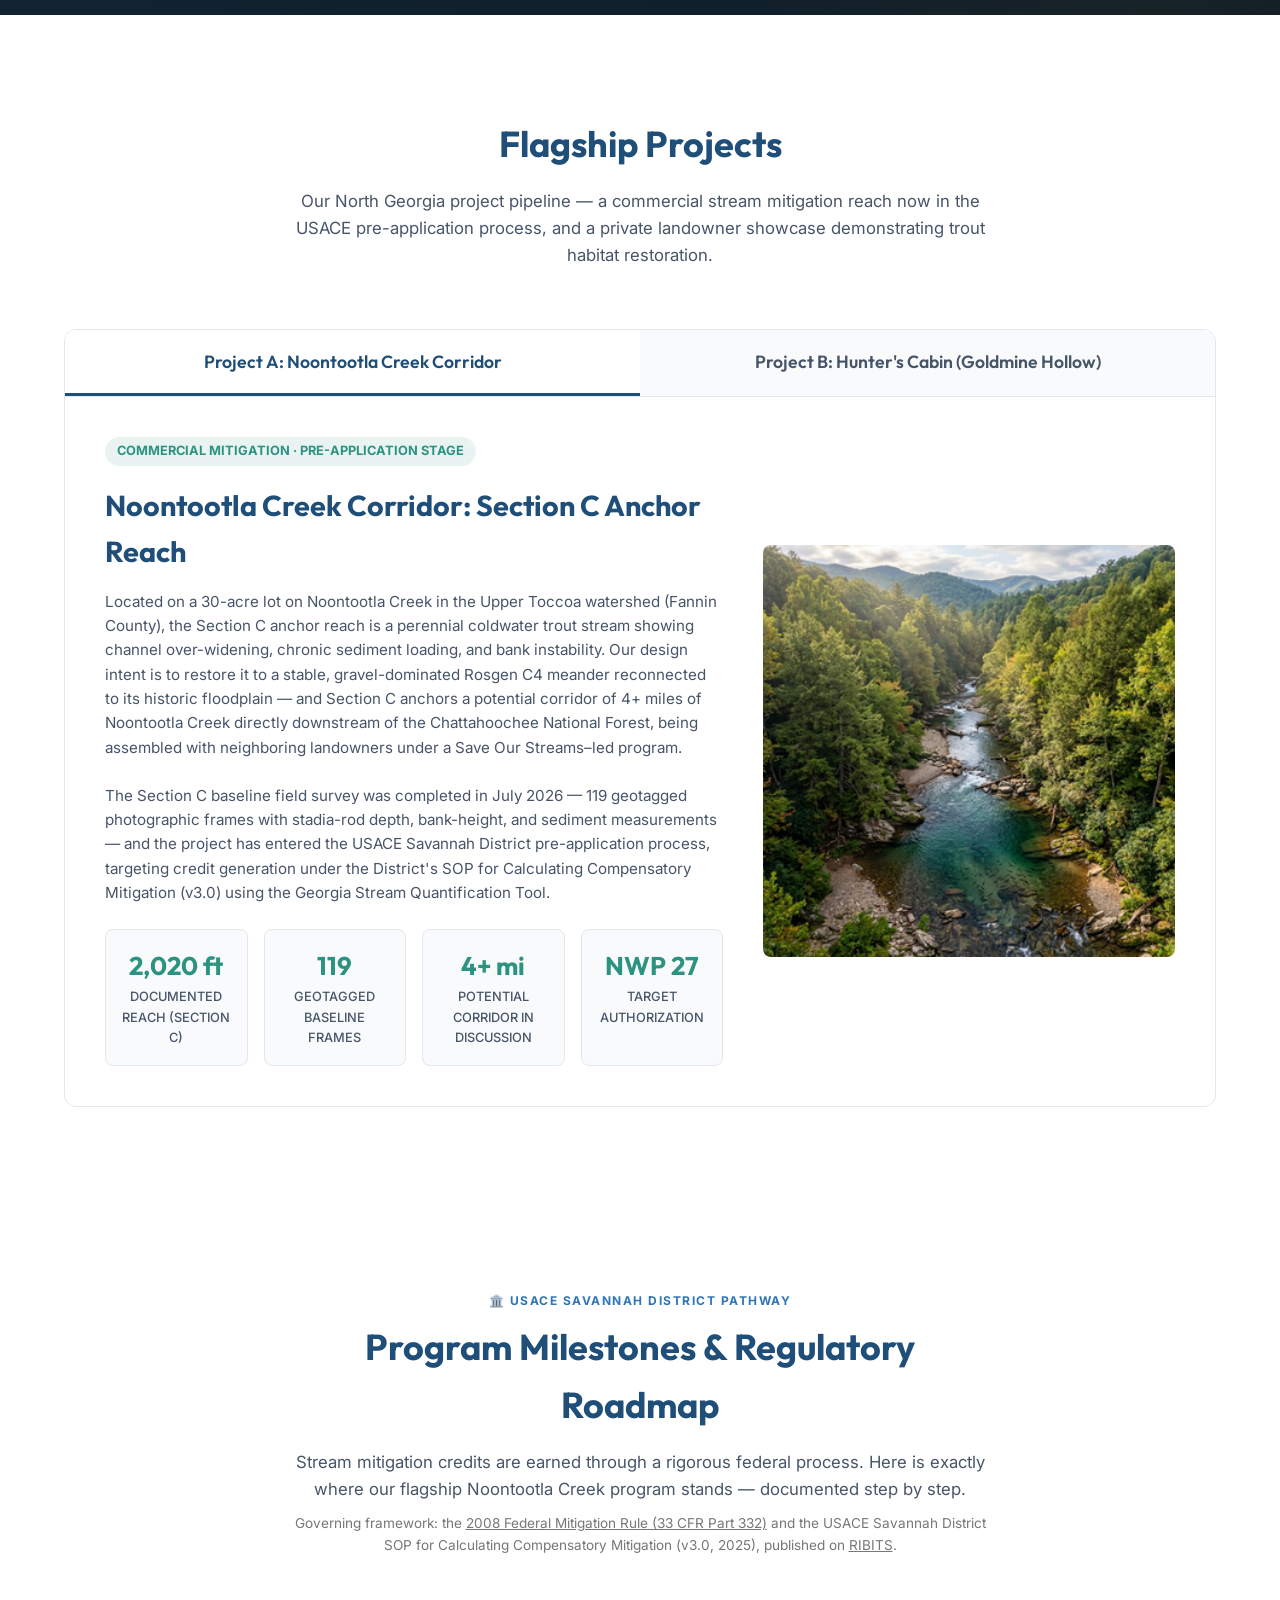
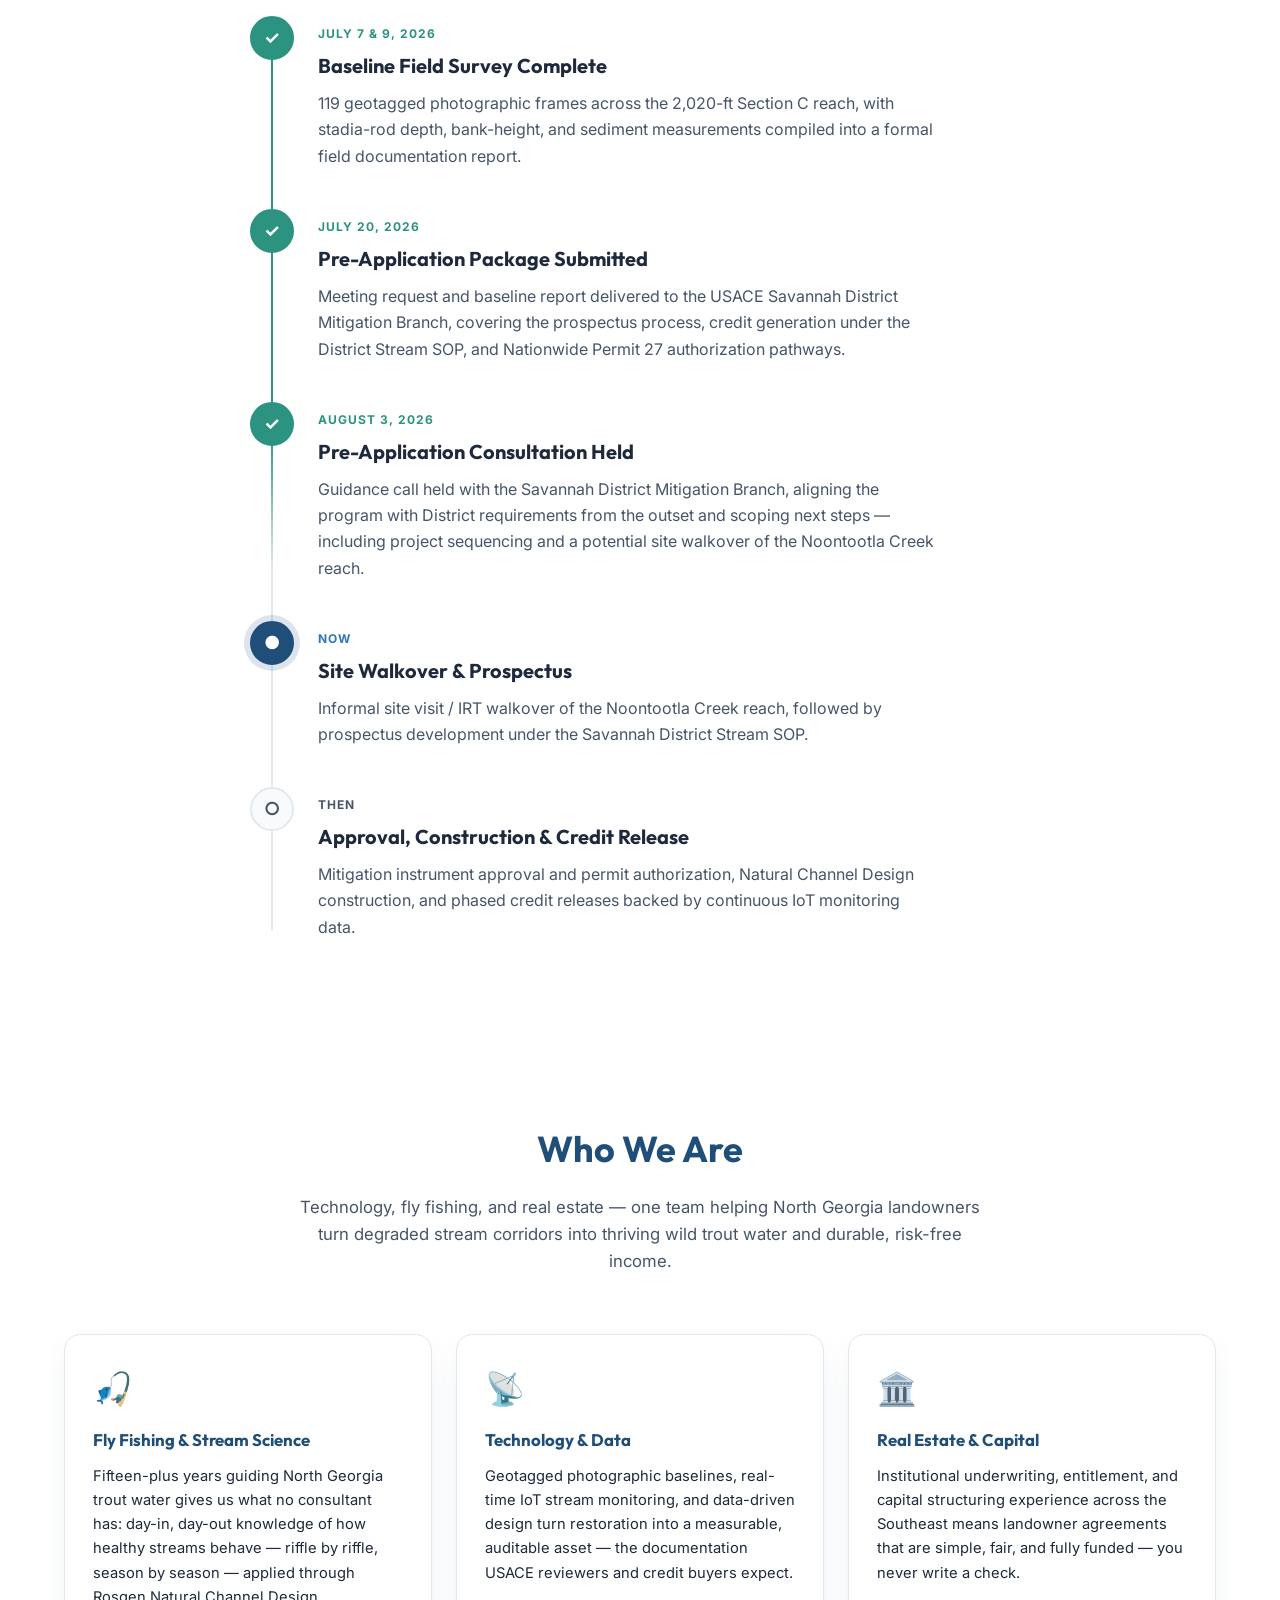
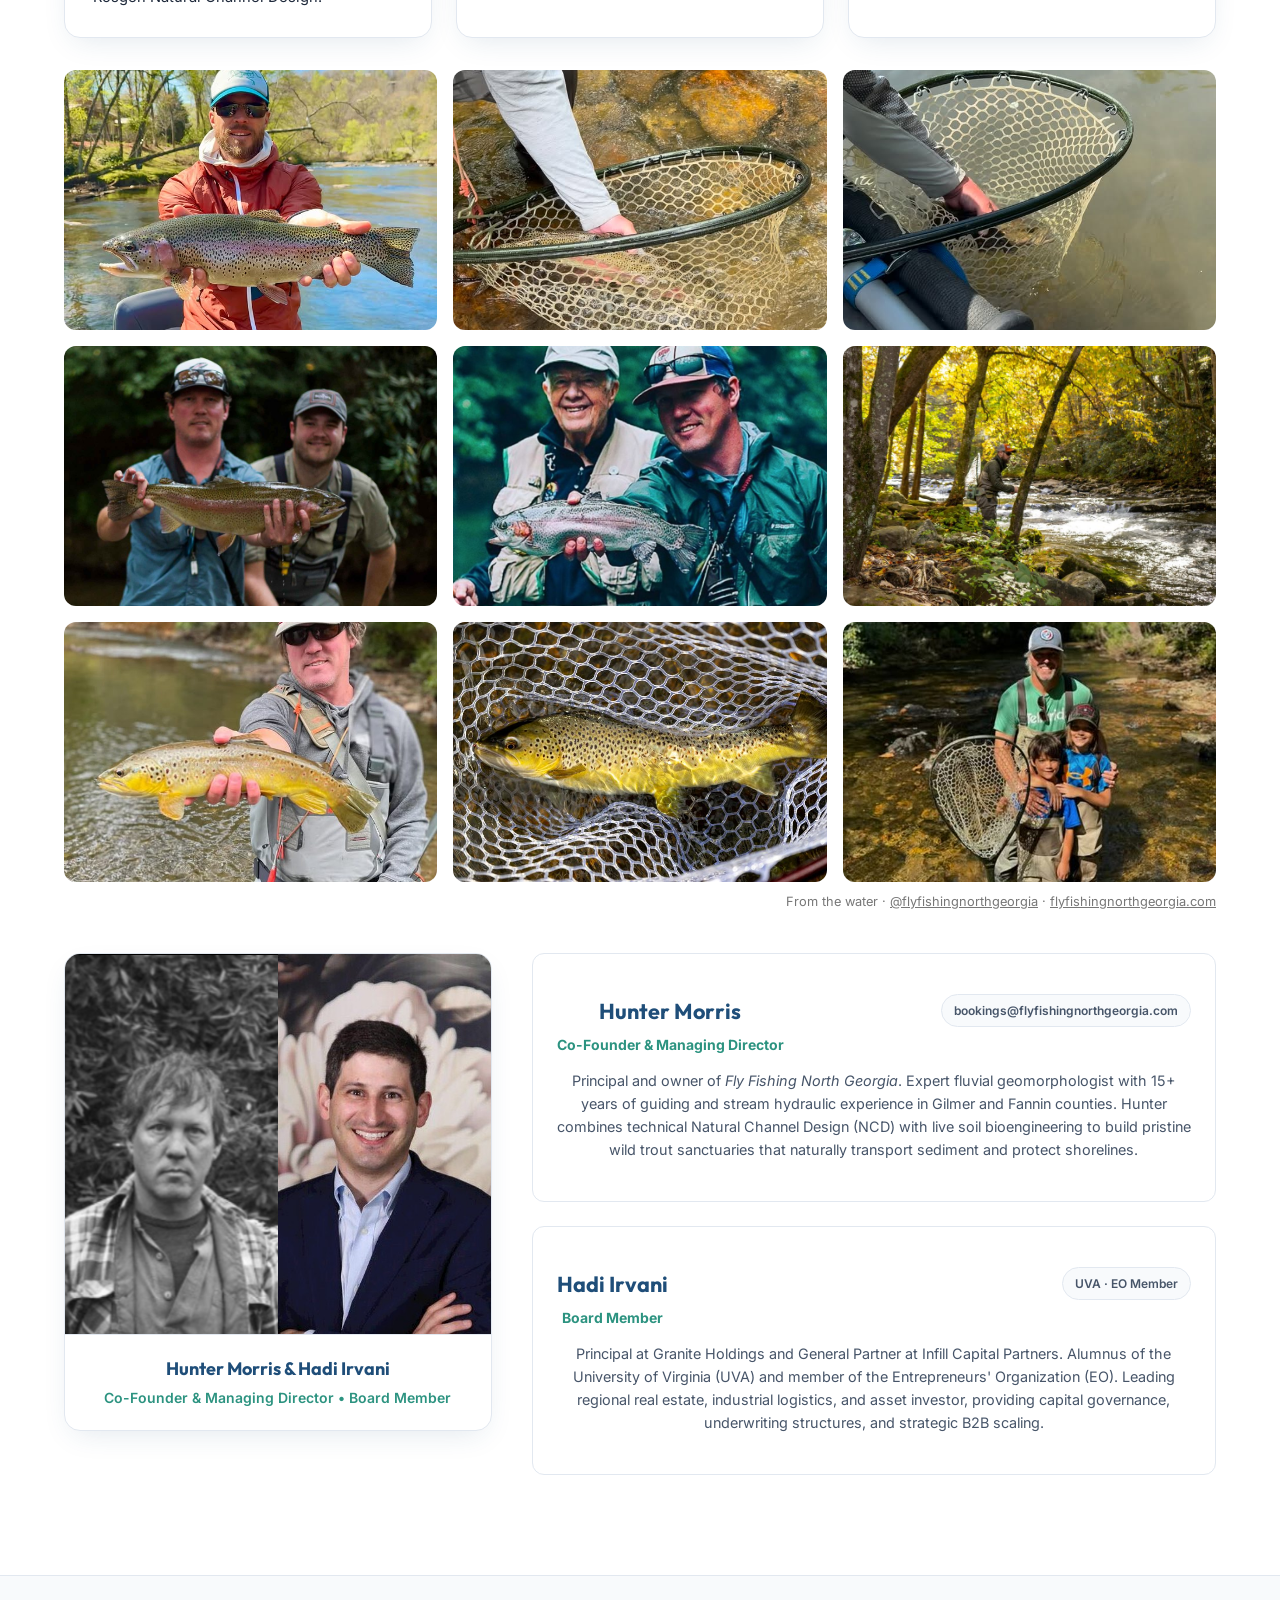
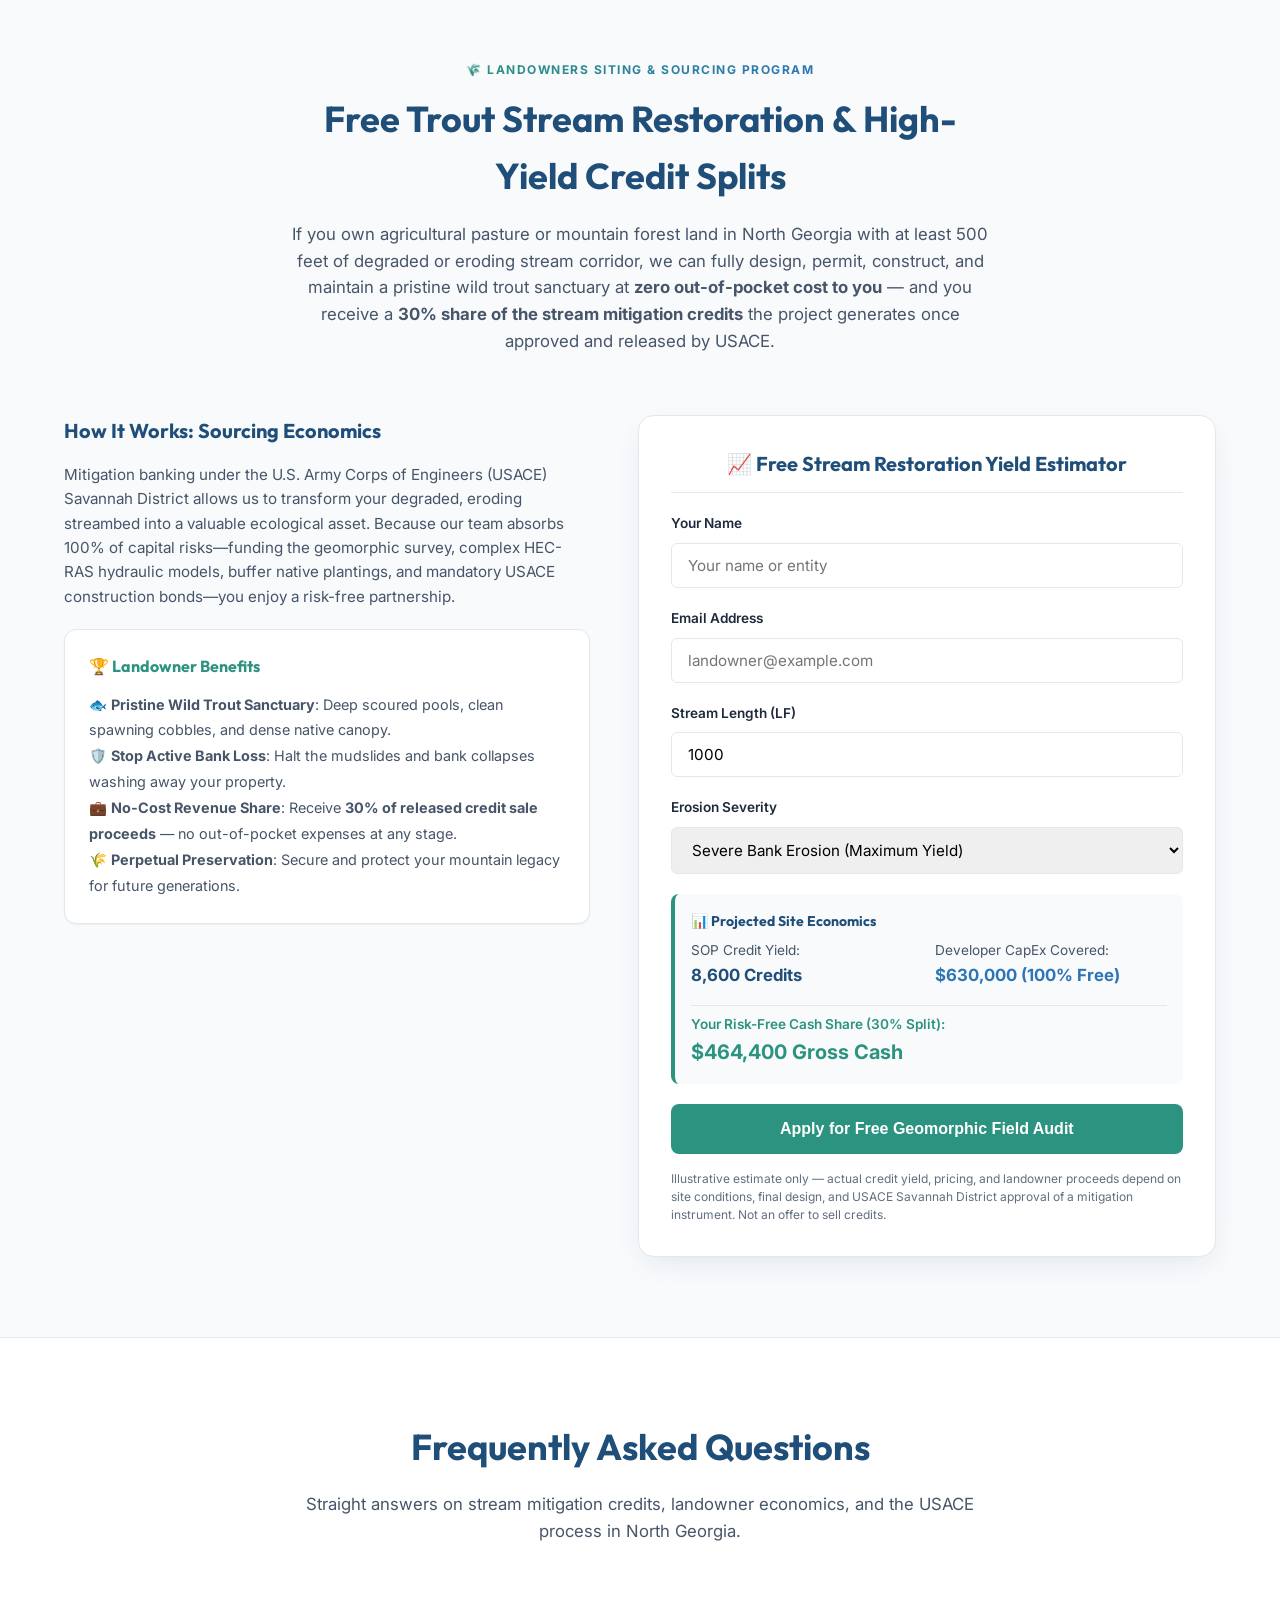
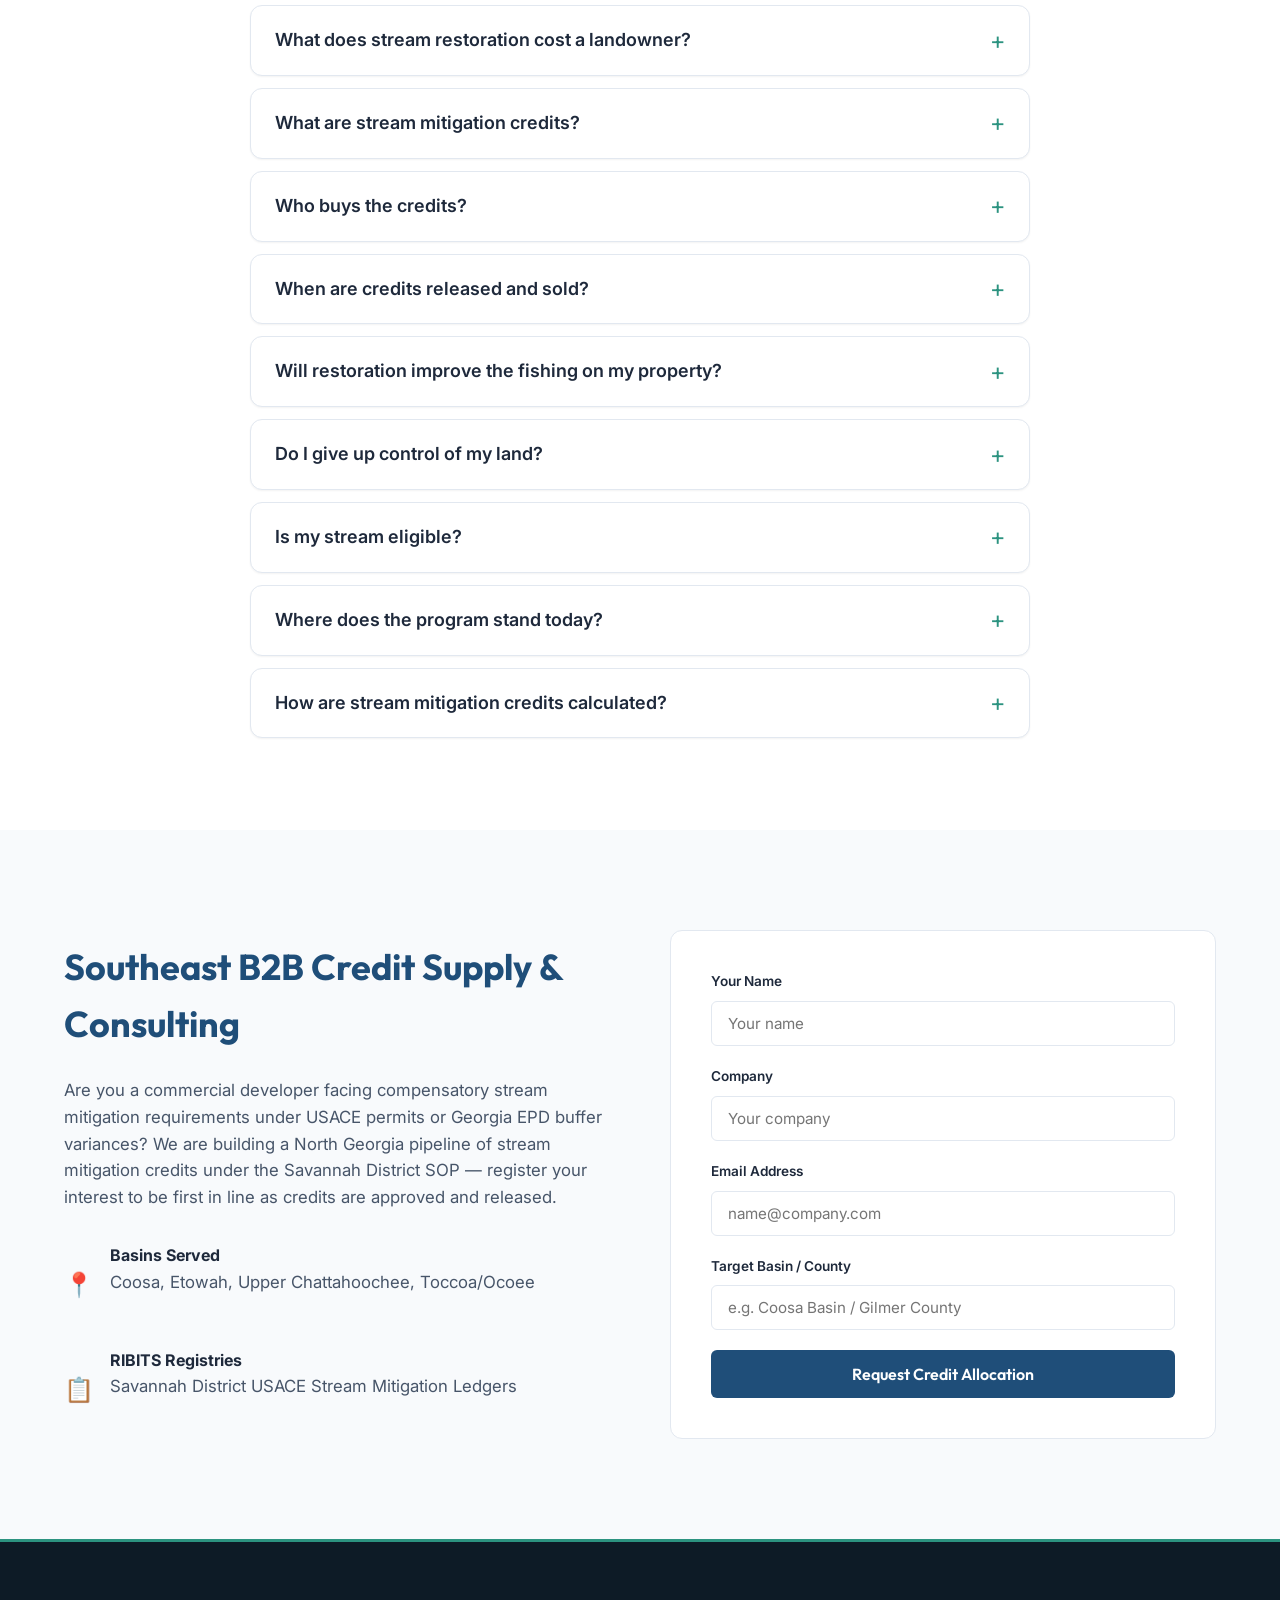
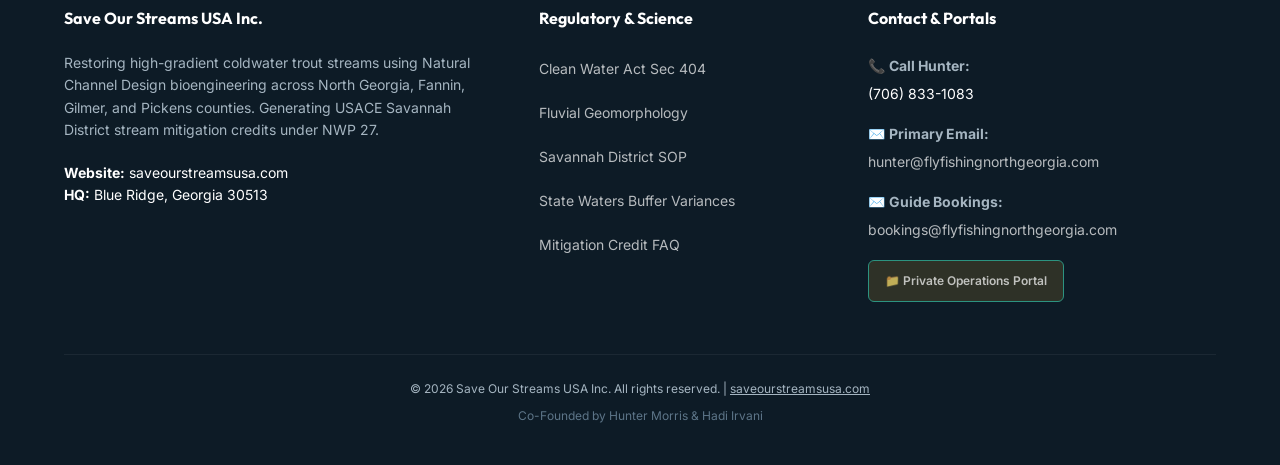
==== commit d7b16943: "Corridor reframe (4+ mi Noontootla, SOS-led), SOP v3.0 precision, credits FAQ, 404 page Co-Authored-" ====
--- a/index.html
+++ b/index.html
@@ -16,7 +16,7 @@
     <meta property="og:type" content="website">
     <meta property="og:site_name" content="Save Our Streams USA Inc.">
     <meta property="og:title" content="Save Our Streams USA — Trout Stream Restoration & USACE Stream Mitigation Credits">
-    <meta property="og:description" content="Restoring North Georgia's coldwater trout streams with Natural Channel Design. Flagship Noontootla Creek project now in the USACE Savannah District pre-application process.">
+    <meta property="og:description" content="Restoring North Georgia's coldwater trout streams with Natural Channel Design. Flagship Noontootla Creek corridor program in the USACE Savannah District pre-application process — consultation held August 2026.">
     <meta property="og:url" content="https://saveourstreamsusa.com/">
     <meta property="og:image" content="https://saveourstreamsusa.com/hero_stream_restoration_2x.png">
     <meta name="twitter:card" content="summary_large_image">
@@ -91,6 +91,11 @@
           "@type": "Question",
           "name": "Where does the program stand today?",
           "acceptedAnswer": { "@type": "Answer", "text": "Our flagship Noontootla Creek reach in Fannin County has a completed baseline field survey, and a pre-application consultation with the USACE Savannah District Mitigation Branch was held in August 2026. Next steps are a site walkover and prospectus development under the District Stream SOP." }
+        },
+        {
+          "@type": "Question",
+          "name": "How are stream mitigation credits calculated?",
+          "acceptedAnswer": { "@type": "Answer", "text": "Credits are quantified under the USACE Savannah District's SOP for Calculating Compensatory Mitigation (v3.0, 2025) using the Georgia Stream Quantification Tool, which scores measurable functional lift in hydrology, hydraulics, geomorphology, physicochemical condition, and biology. Credits are released on the District's standard schedule as performance standards are met and verified through monitoring." }
         }
       ]
     }
@@ -271,7 +276,7 @@
 
             <div class="tabs-container">
                 <div class="tab-buttons" role="tablist" aria-label="Flagship projects">
-                    <button class="tab-btn active" id="tab-study-a" role="tab" aria-selected="true" aria-controls="study-a" onclick="openTab(event, 'study-a')">Project A: Sandra's Cabin (Noontootla Creek)</button>
+                    <button class="tab-btn active" id="tab-study-a" role="tab" aria-selected="true" aria-controls="study-a" onclick="openTab(event, 'study-a')">Project A: Noontootla Creek Corridor</button>
                     <button class="tab-btn" id="tab-study-b" role="tab" aria-selected="false" aria-controls="study-b" onclick="openTab(event, 'study-b')">Project B: Hunter's Cabin (Goldmine Hollow)</button>
                 </div>
 
@@ -279,9 +284,9 @@
                 <div id="study-a" class="tab-content active" role="tabpanel" aria-labelledby="tab-study-a">
                     <div class="tab-text">
                         <span class="tab-tag">Commercial Mitigation &middot; Pre-Application Stage</span>
-                        <h3>Sandra's Cabin: Noontootla Creek Section C Stream Mitigation</h3>
-                        <p>Located on a 30-acre lot on Noontootla Creek in the Upper Toccoa watershed (Fannin County), this flagship reach is a perennial coldwater trout stream showing channel over-widening, chronic sediment loading, and bank instability. Our design intent is to restore it to a stable, gravel-dominated Rosgen C4 meander reconnected to its historic floodplain.</p>
-                        <p>The Section C baseline field survey was completed in July 2026 — 119 geotagged photographic frames with stadia-rod depth, bank-height, and sediment measurements — and the project has entered the USACE Savannah District pre-application process, targeting credit generation under the District's Stream Mitigation SOP.</p>
+                        <h3>Noontootla Creek Corridor: Section C Anchor Reach</h3>
+                        <p>Located on a 30-acre lot on Noontootla Creek in the Upper Toccoa watershed (Fannin County), the Section C anchor reach is a perennial coldwater trout stream showing channel over-widening, chronic sediment loading, and bank instability. Our design intent is to restore it to a stable, gravel-dominated Rosgen C4 meander reconnected to its historic floodplain — and Section C anchors a potential corridor of 4+ miles of Noontootla Creek directly downstream of the Chattahoochee National Forest, being assembled with neighboring landowners under a Save Our Streams–led program.</p>
+                        <p>The Section C baseline field survey was completed in July 2026 — 119 geotagged photographic frames with stadia-rod depth, bank-height, and sediment measurements — and the project has entered the USACE Savannah District pre-application process, targeting credit generation under the District's SOP for Calculating Compensatory Mitigation (v3.0) using the Georgia Stream Quantification Tool.</p>
                         
                         <div class="tab-metrics">
                             <div class="metric-box">
@@ -293,8 +298,8 @@
                                 <div class="metric-lbl">Geotagged Baseline Frames</div>
                             </div>
                             <div class="metric-box">
-                                <div class="metric-num">+3 mi</div>
-                                <div class="metric-lbl">Adjacent Frontage in Discussion</div>
+                                <div class="metric-num">4+ mi</div>
+                                <div class="metric-lbl">Potential Corridor in Discussion</div>
                             </div>
                             <div class="metric-box">
                                 <div class="metric-num">NWP 27</div>
@@ -599,6 +604,10 @@
                     <summary>Where does the program stand today?</summary>
                     <p>Our flagship Noontootla Creek reach in Fannin County has a completed baseline field survey, and a pre-application consultation with the USACE Savannah District Mitigation Branch was held in August 2026. Next steps are a site walkover and prospectus development — see the full regulatory roadmap above.</p>
                 </details>
+                <details class="faq-item">
+                    <summary>How are stream mitigation credits calculated?</summary>
+                    <p>Credits are quantified under the USACE Savannah District's SOP for Calculating Compensatory Mitigation (v3.0, 2025) using the Georgia Stream Quantification Tool, which scores measurable functional lift in hydrology, hydraulics, geomorphology, physicochemical condition, and biology. Credits are released on the District's standard schedule as performance standards are met and verified through monitoring.</p>
+                </details>
             </div>
         </div>
     </section>
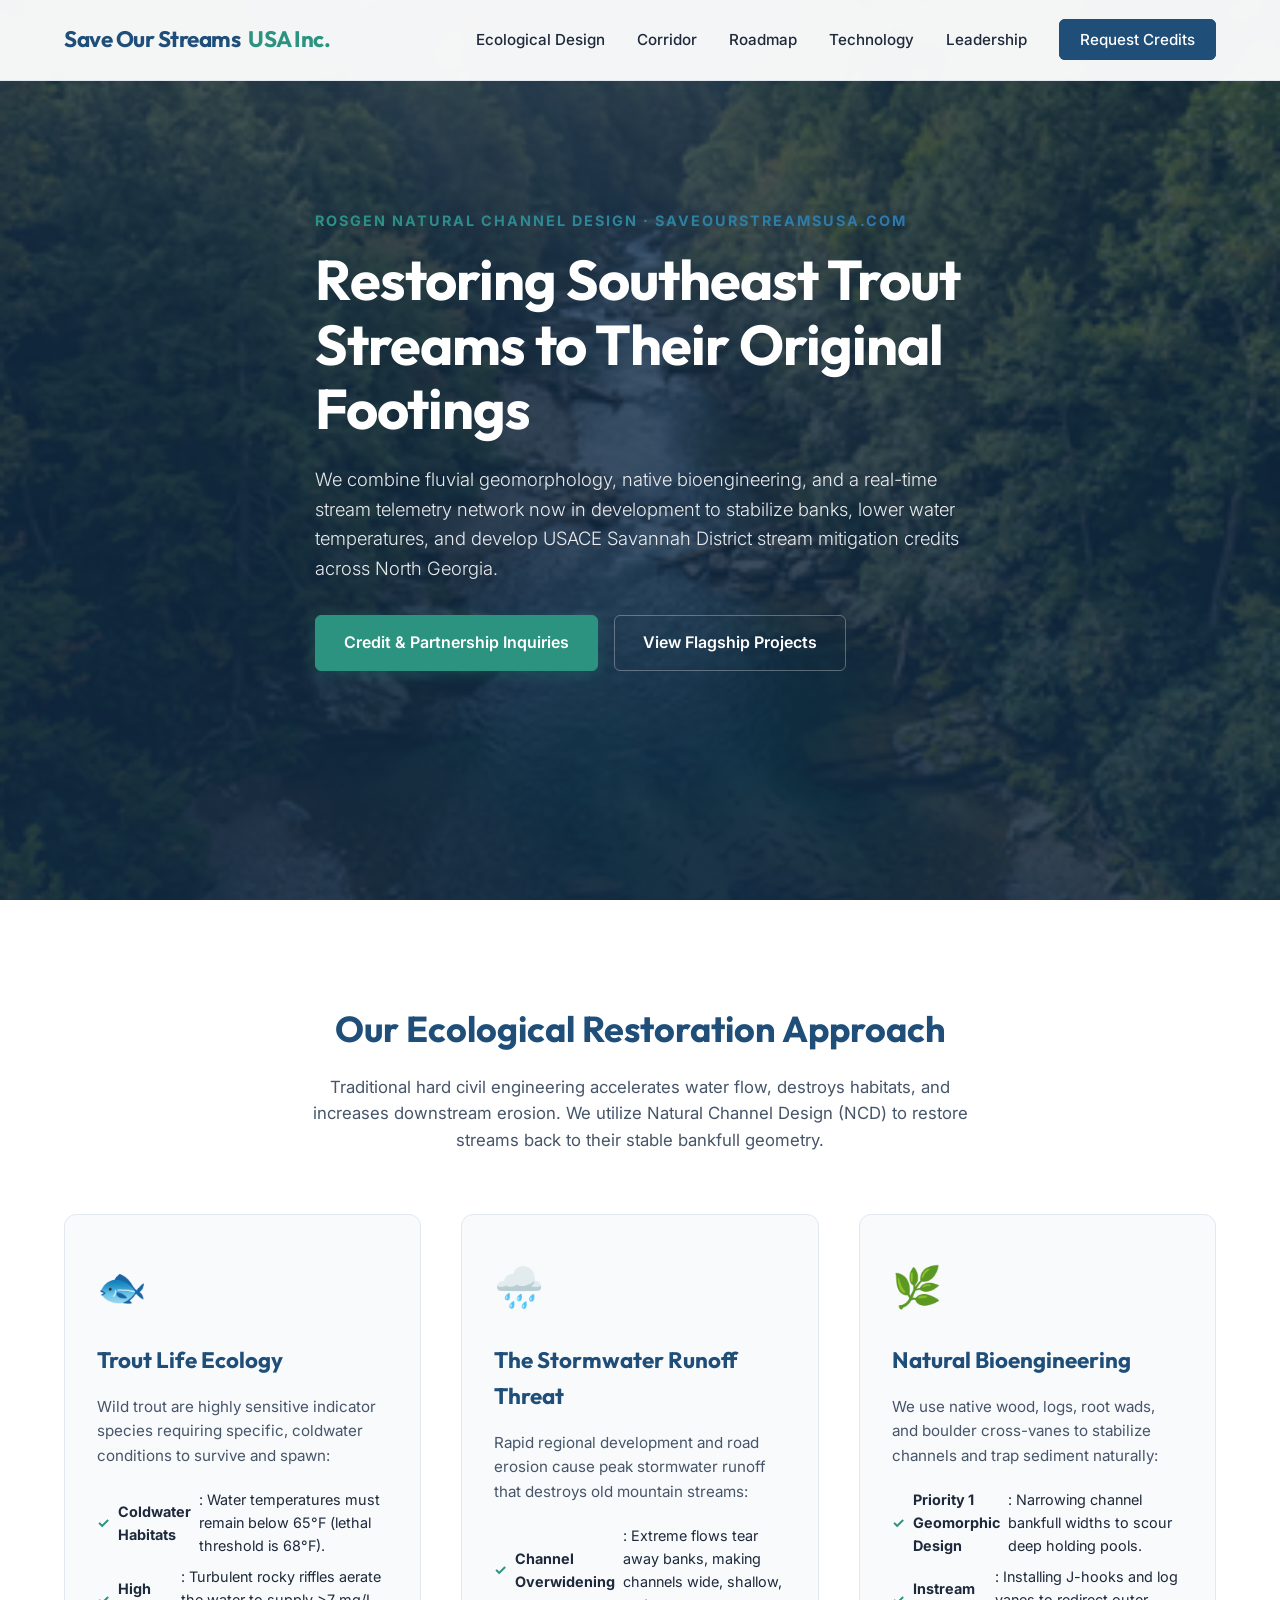
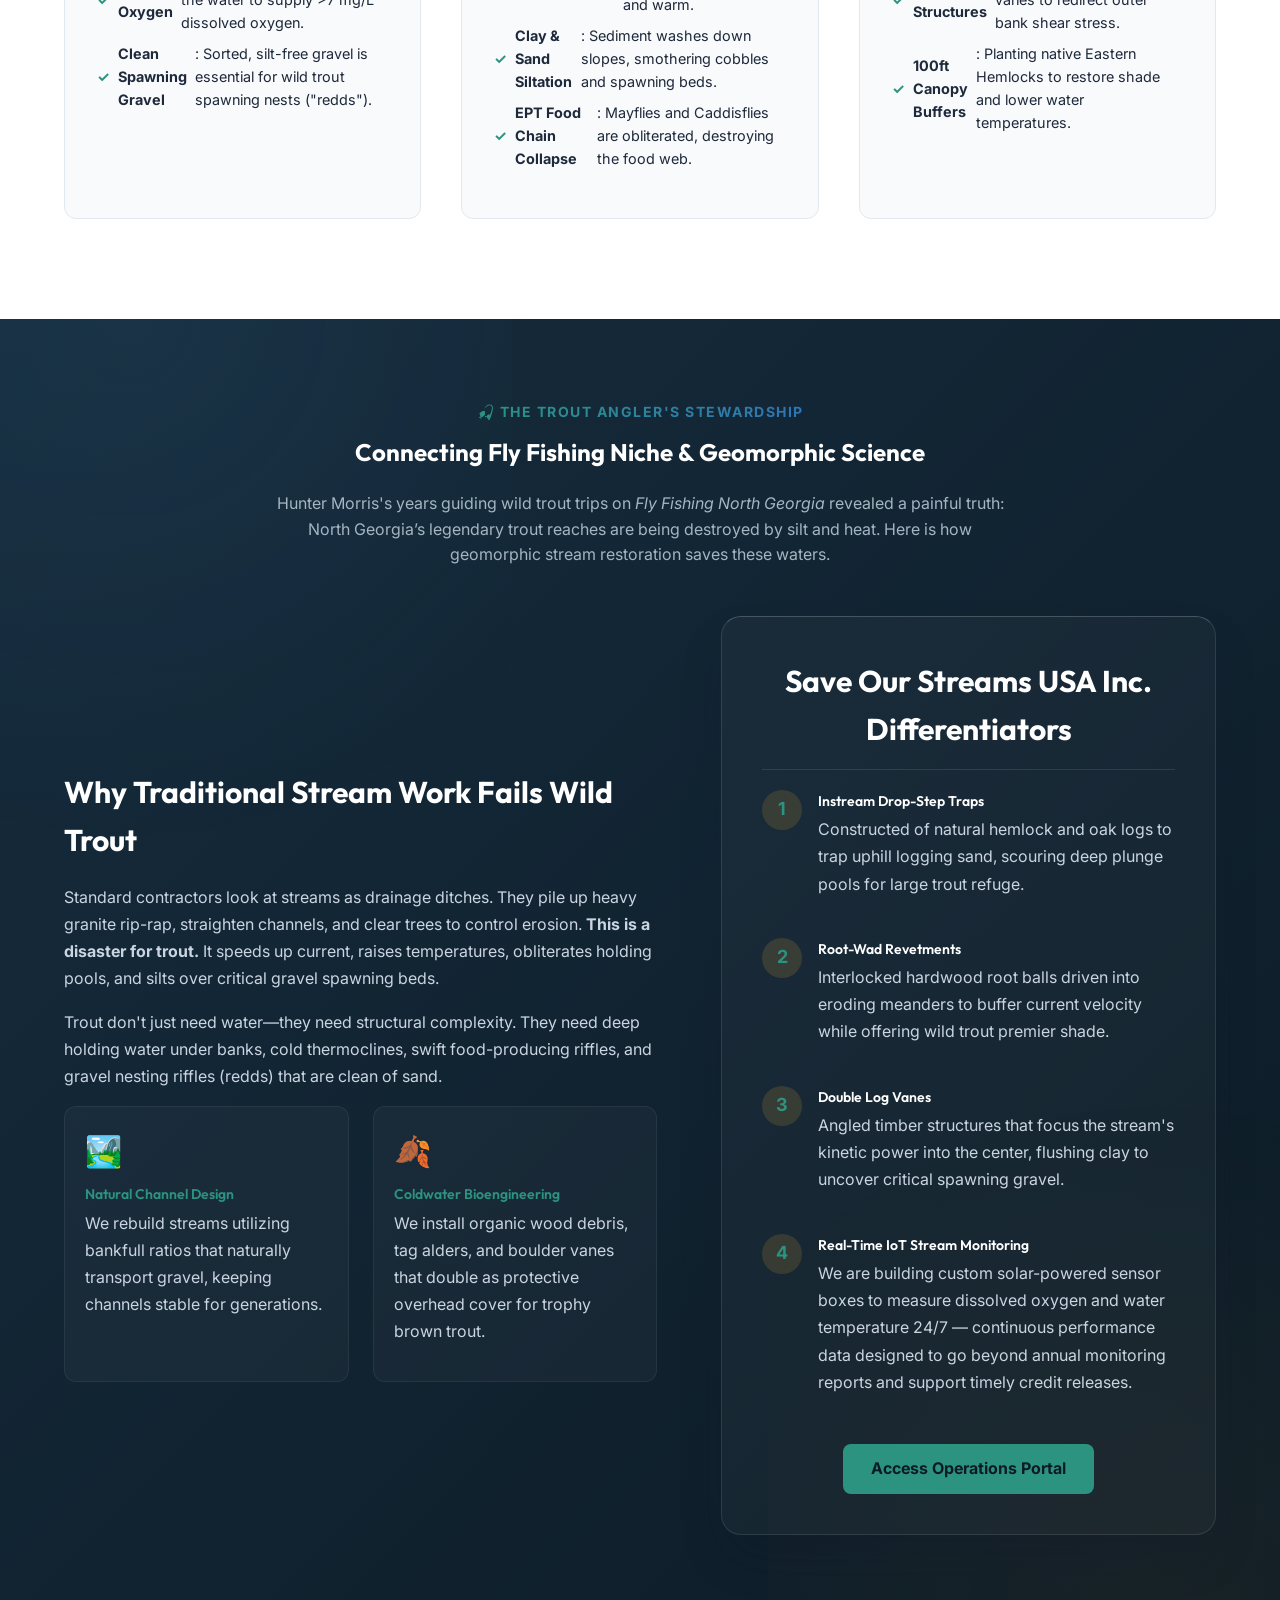
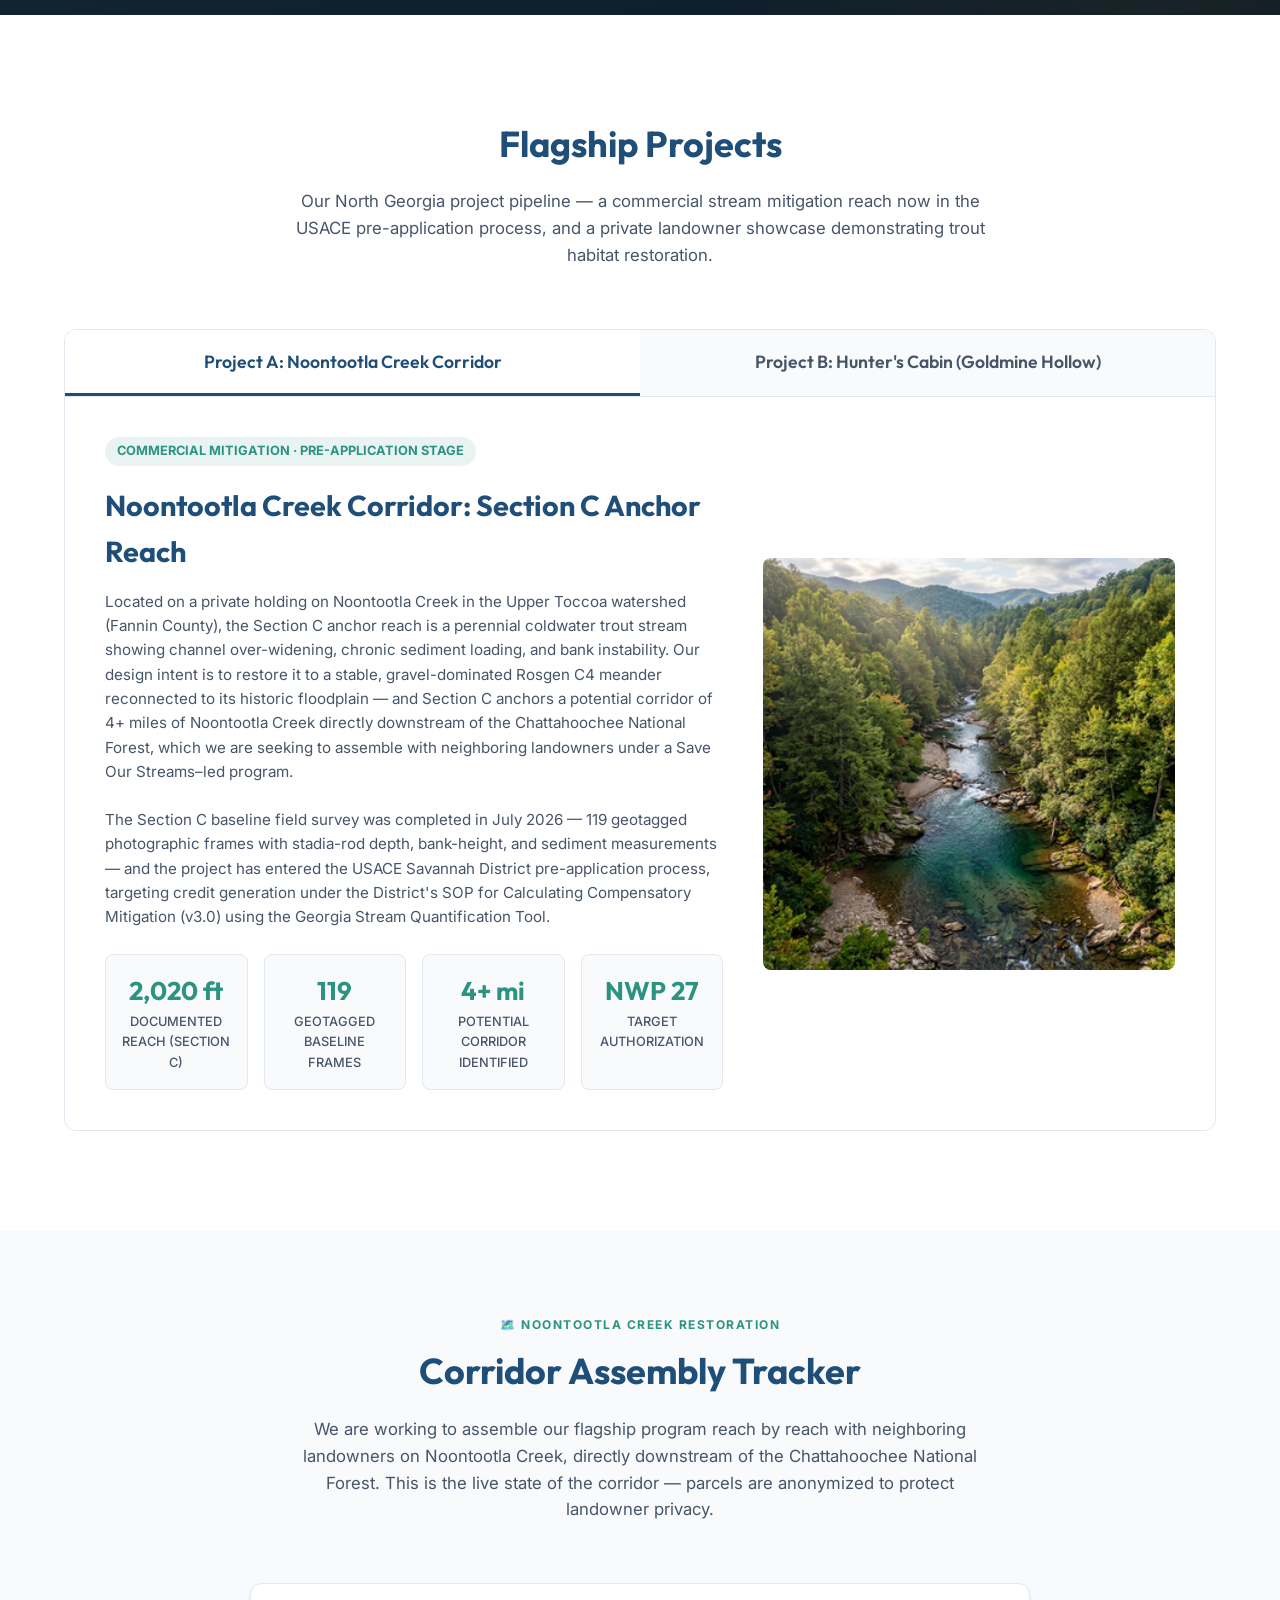
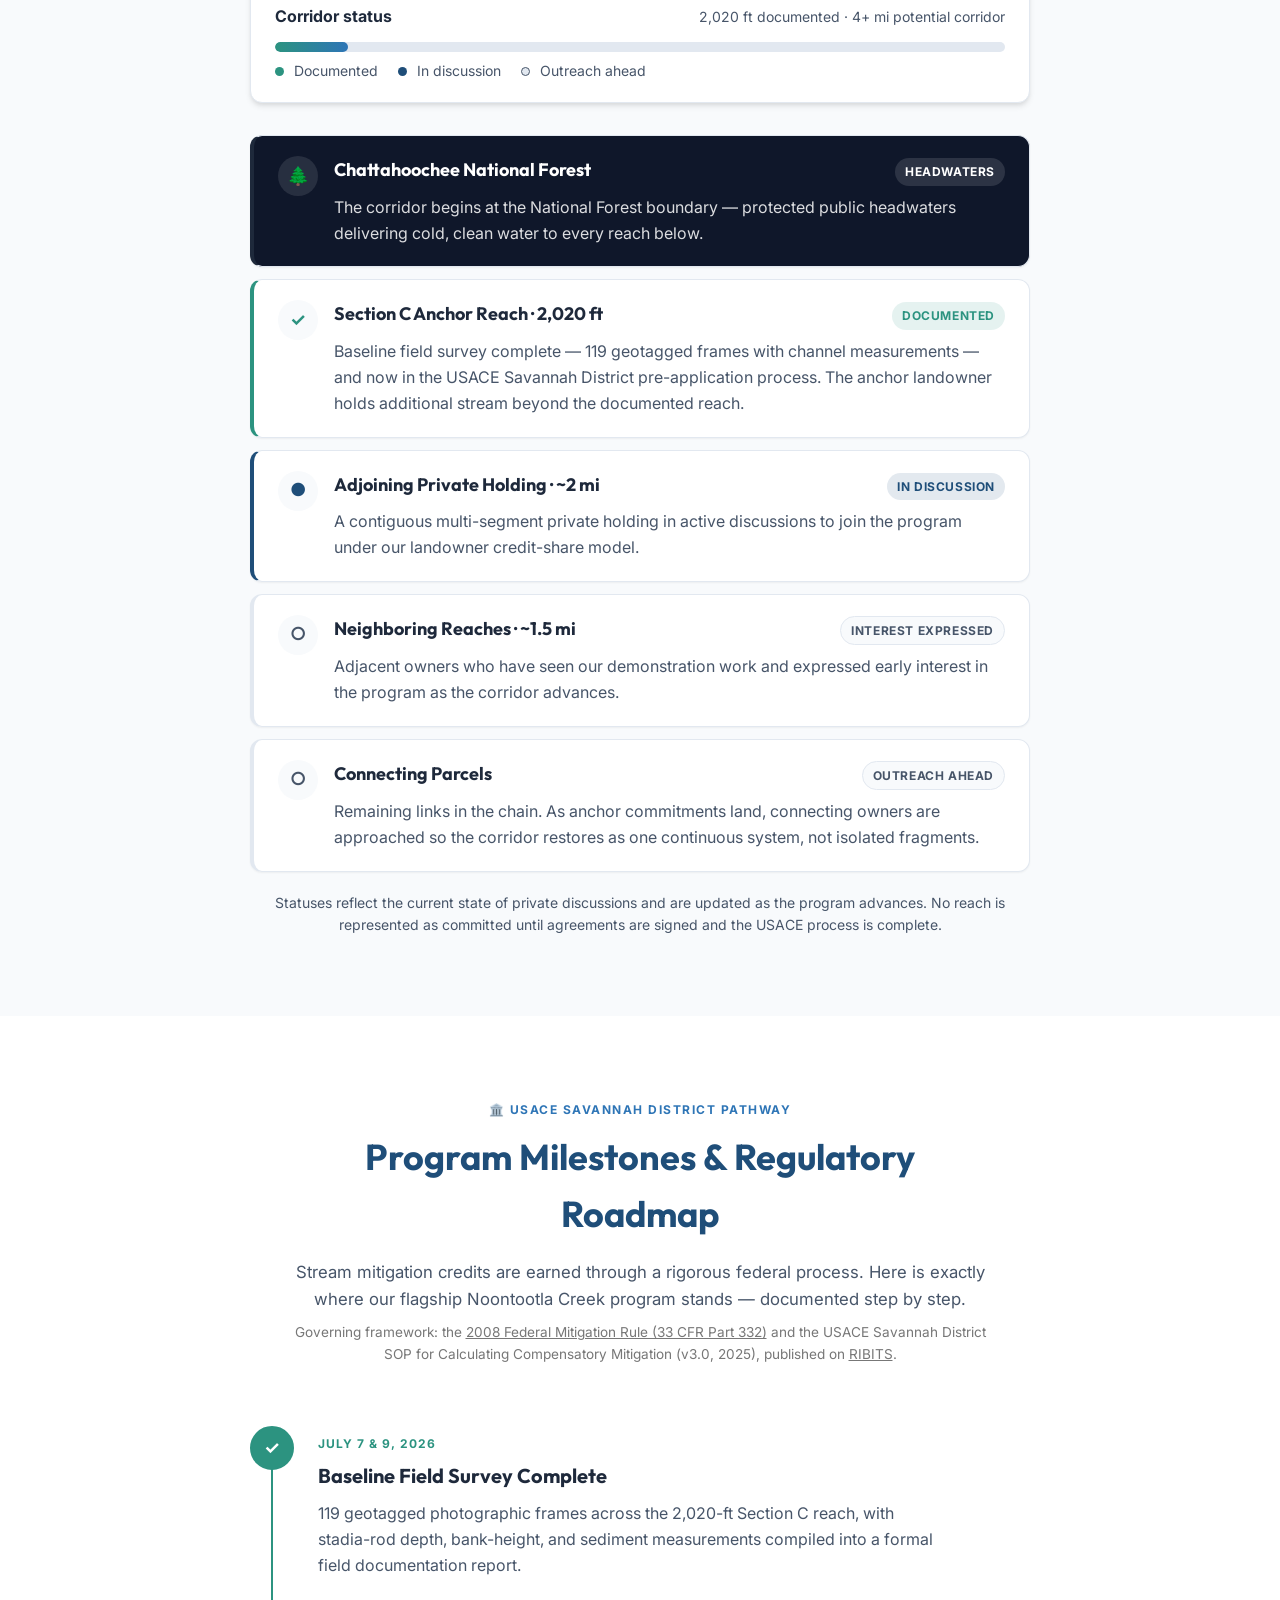
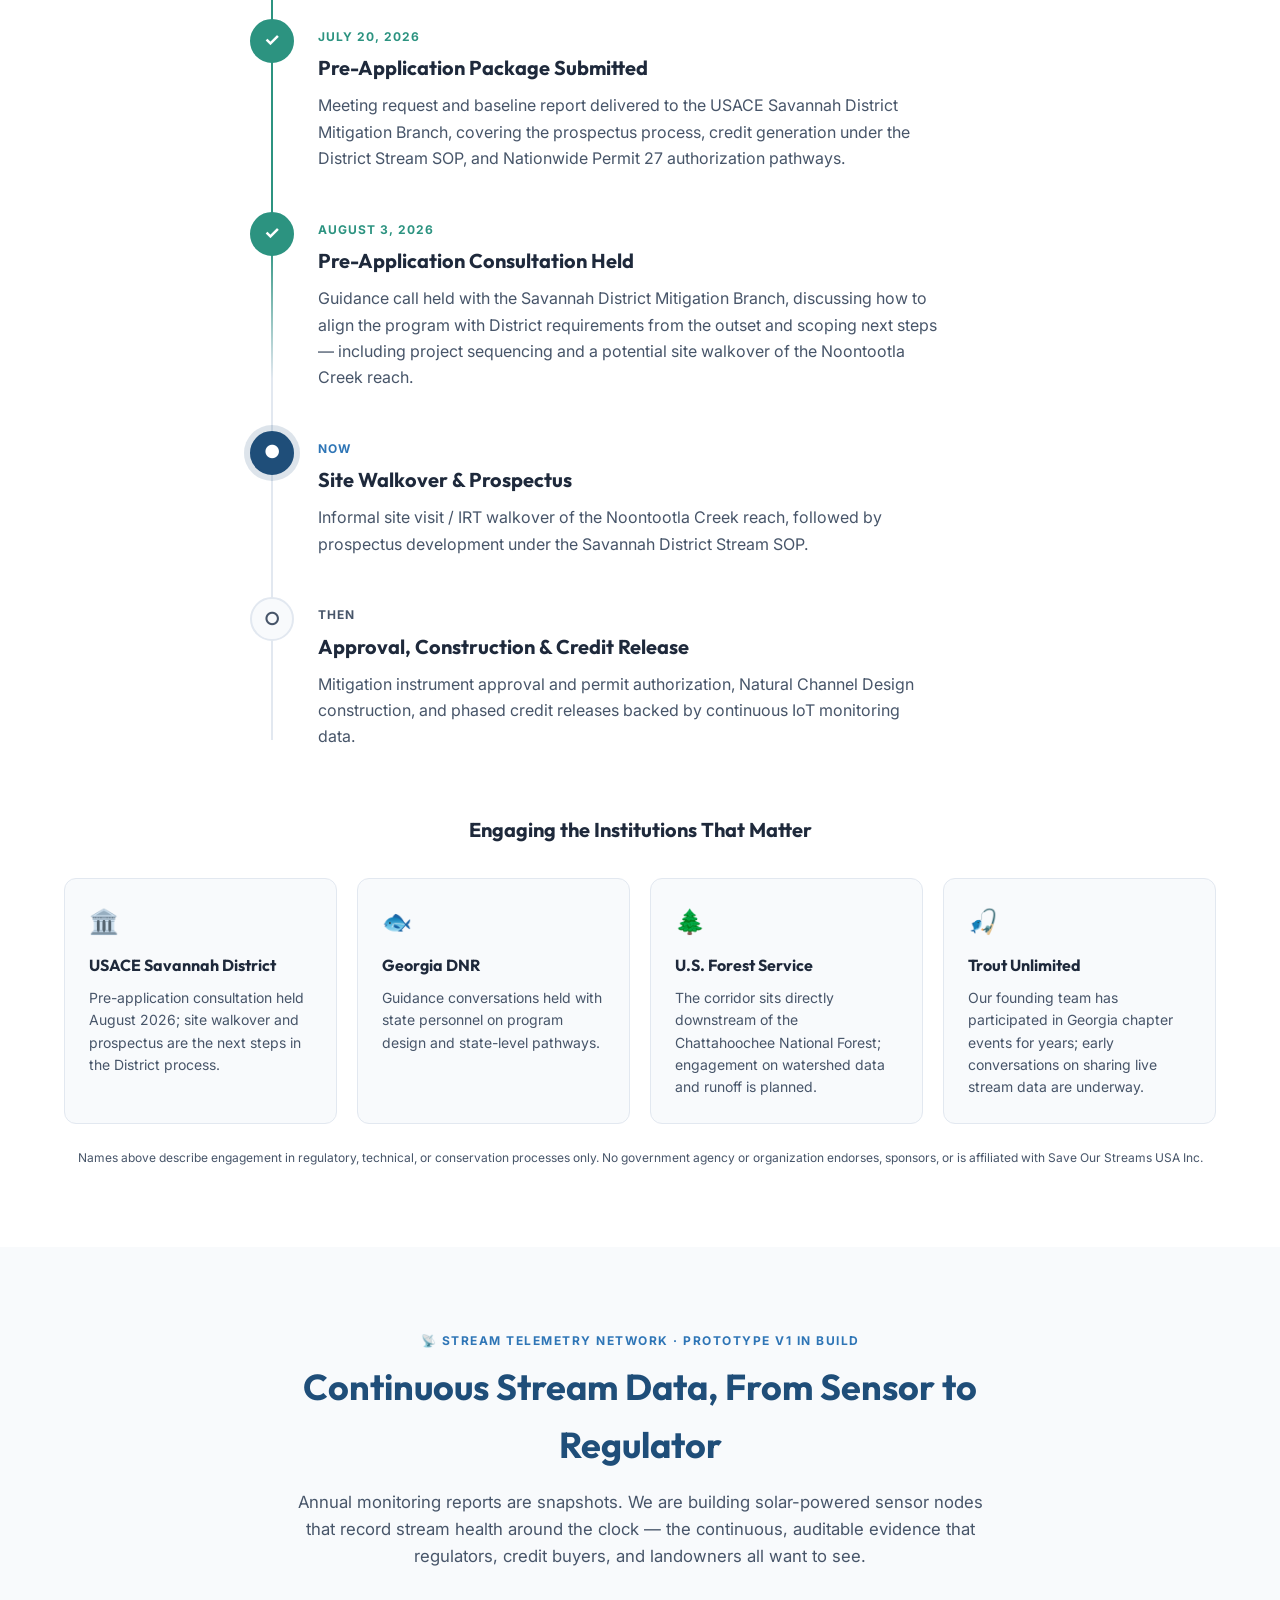
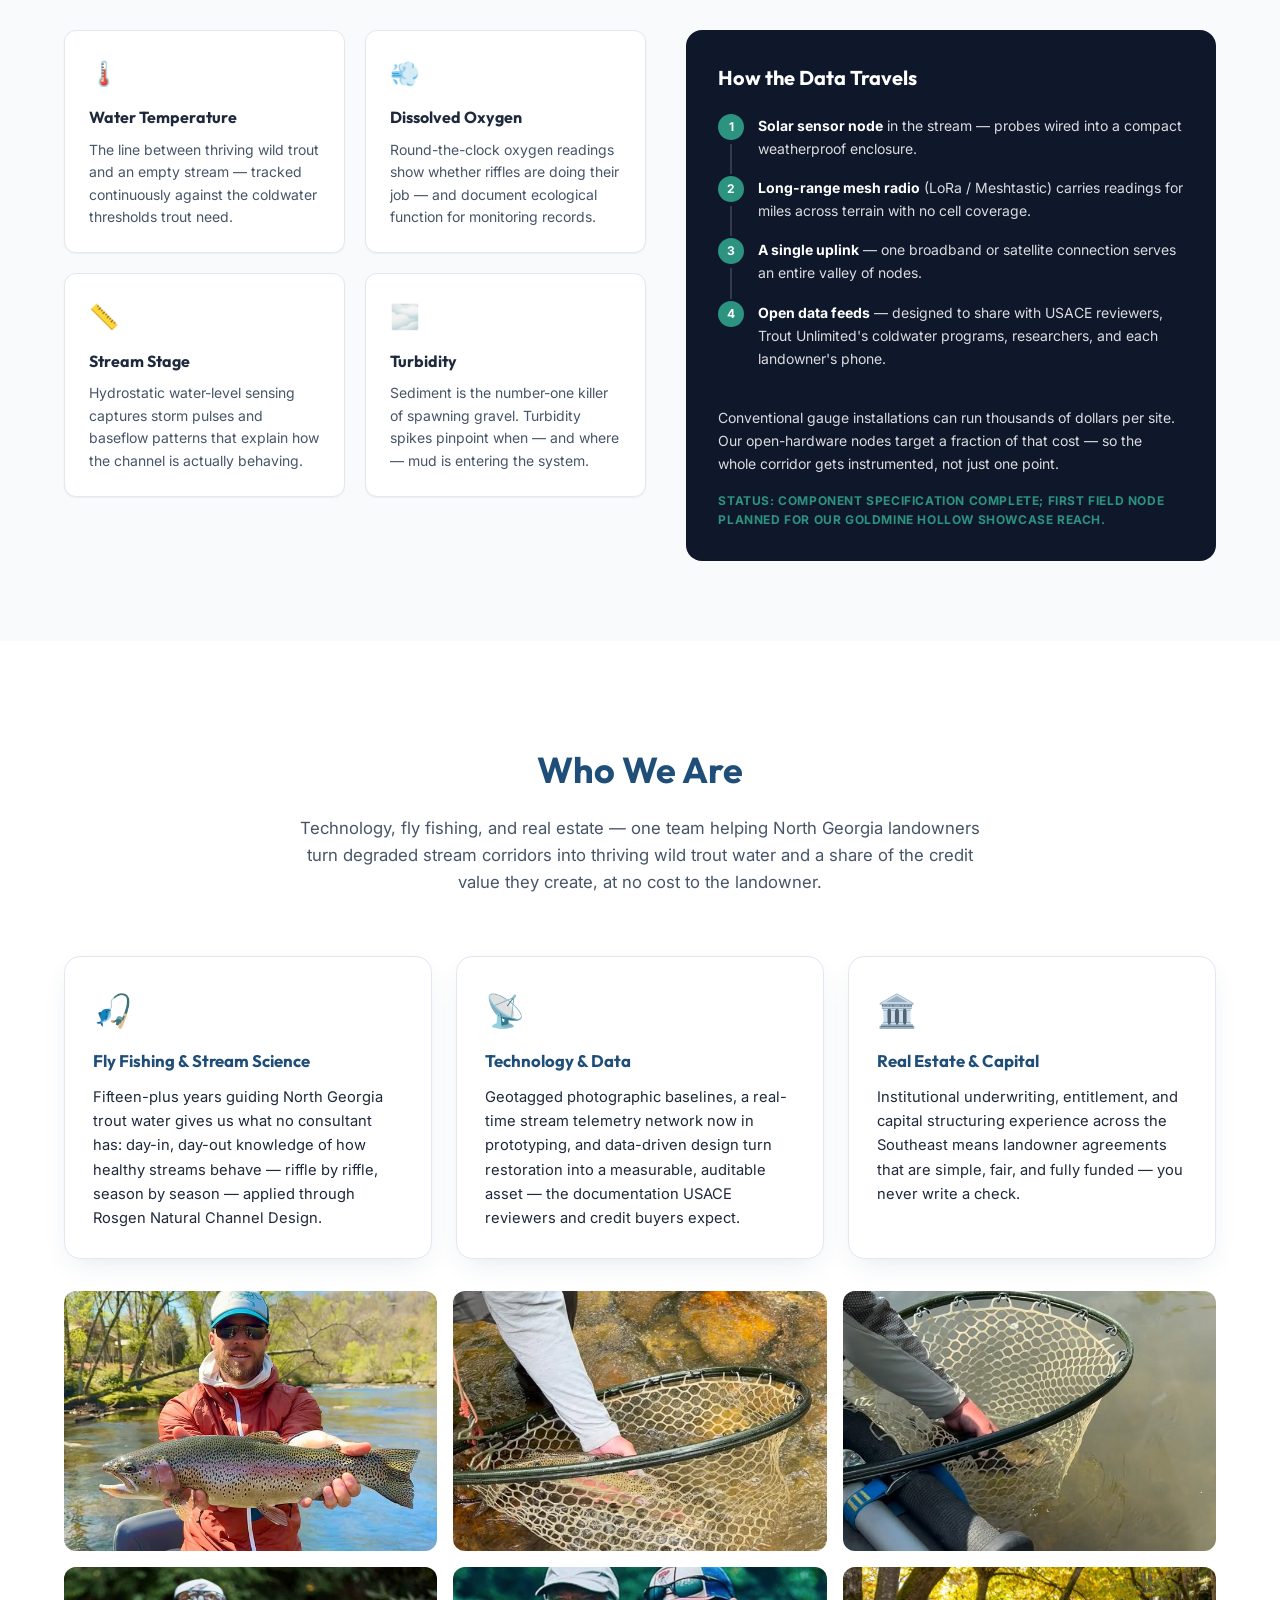
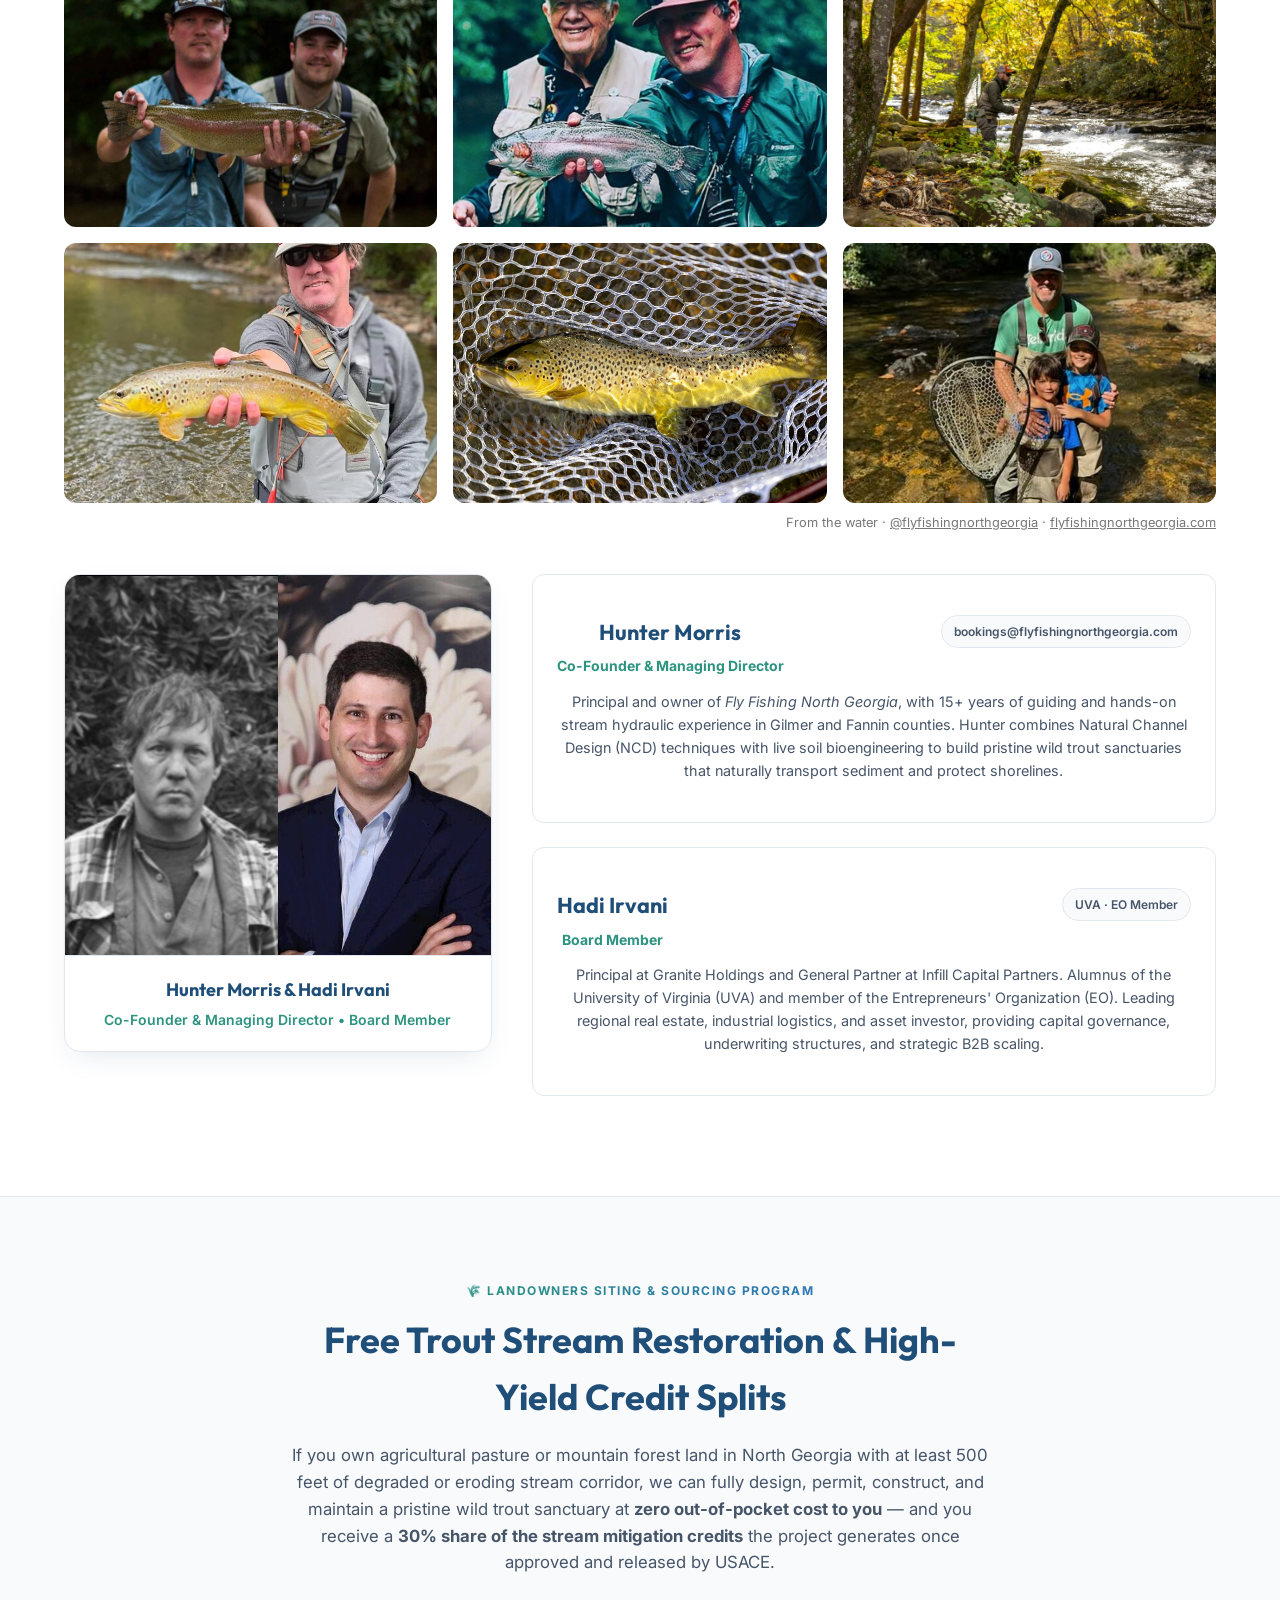
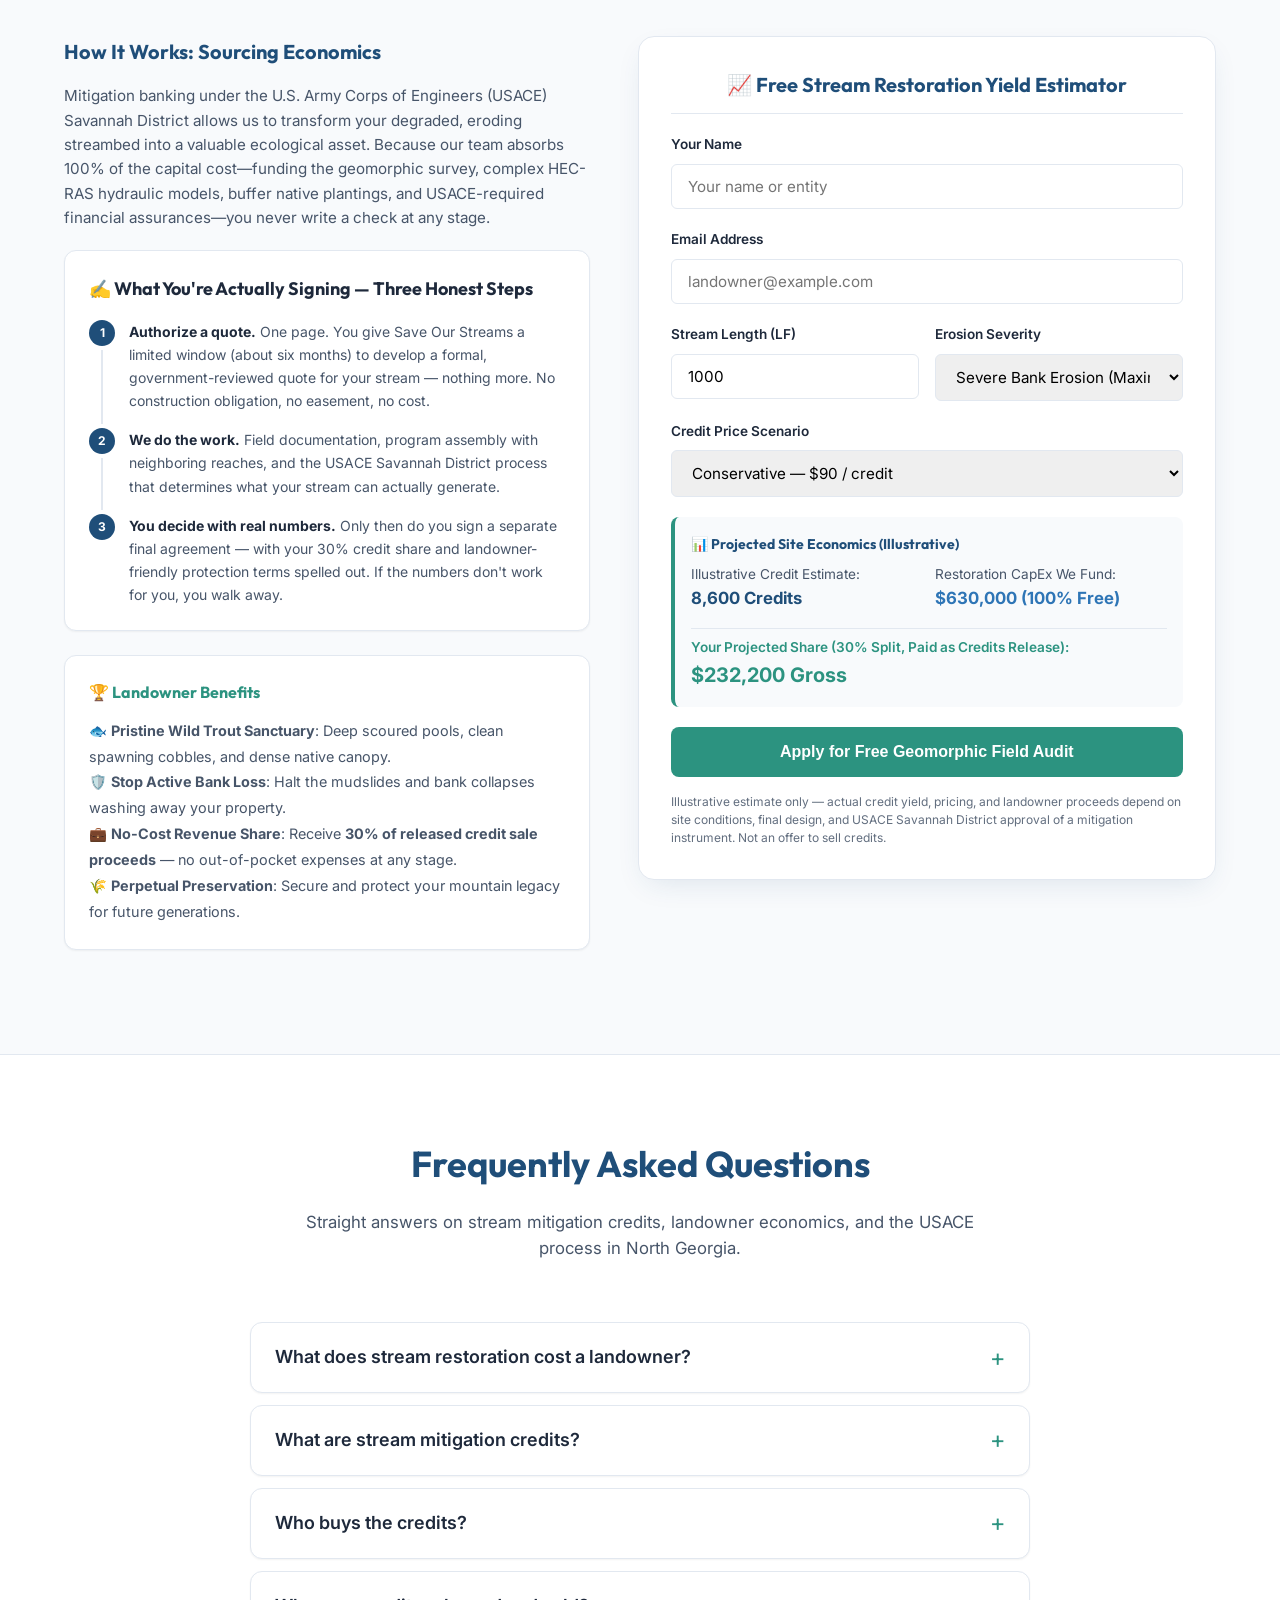
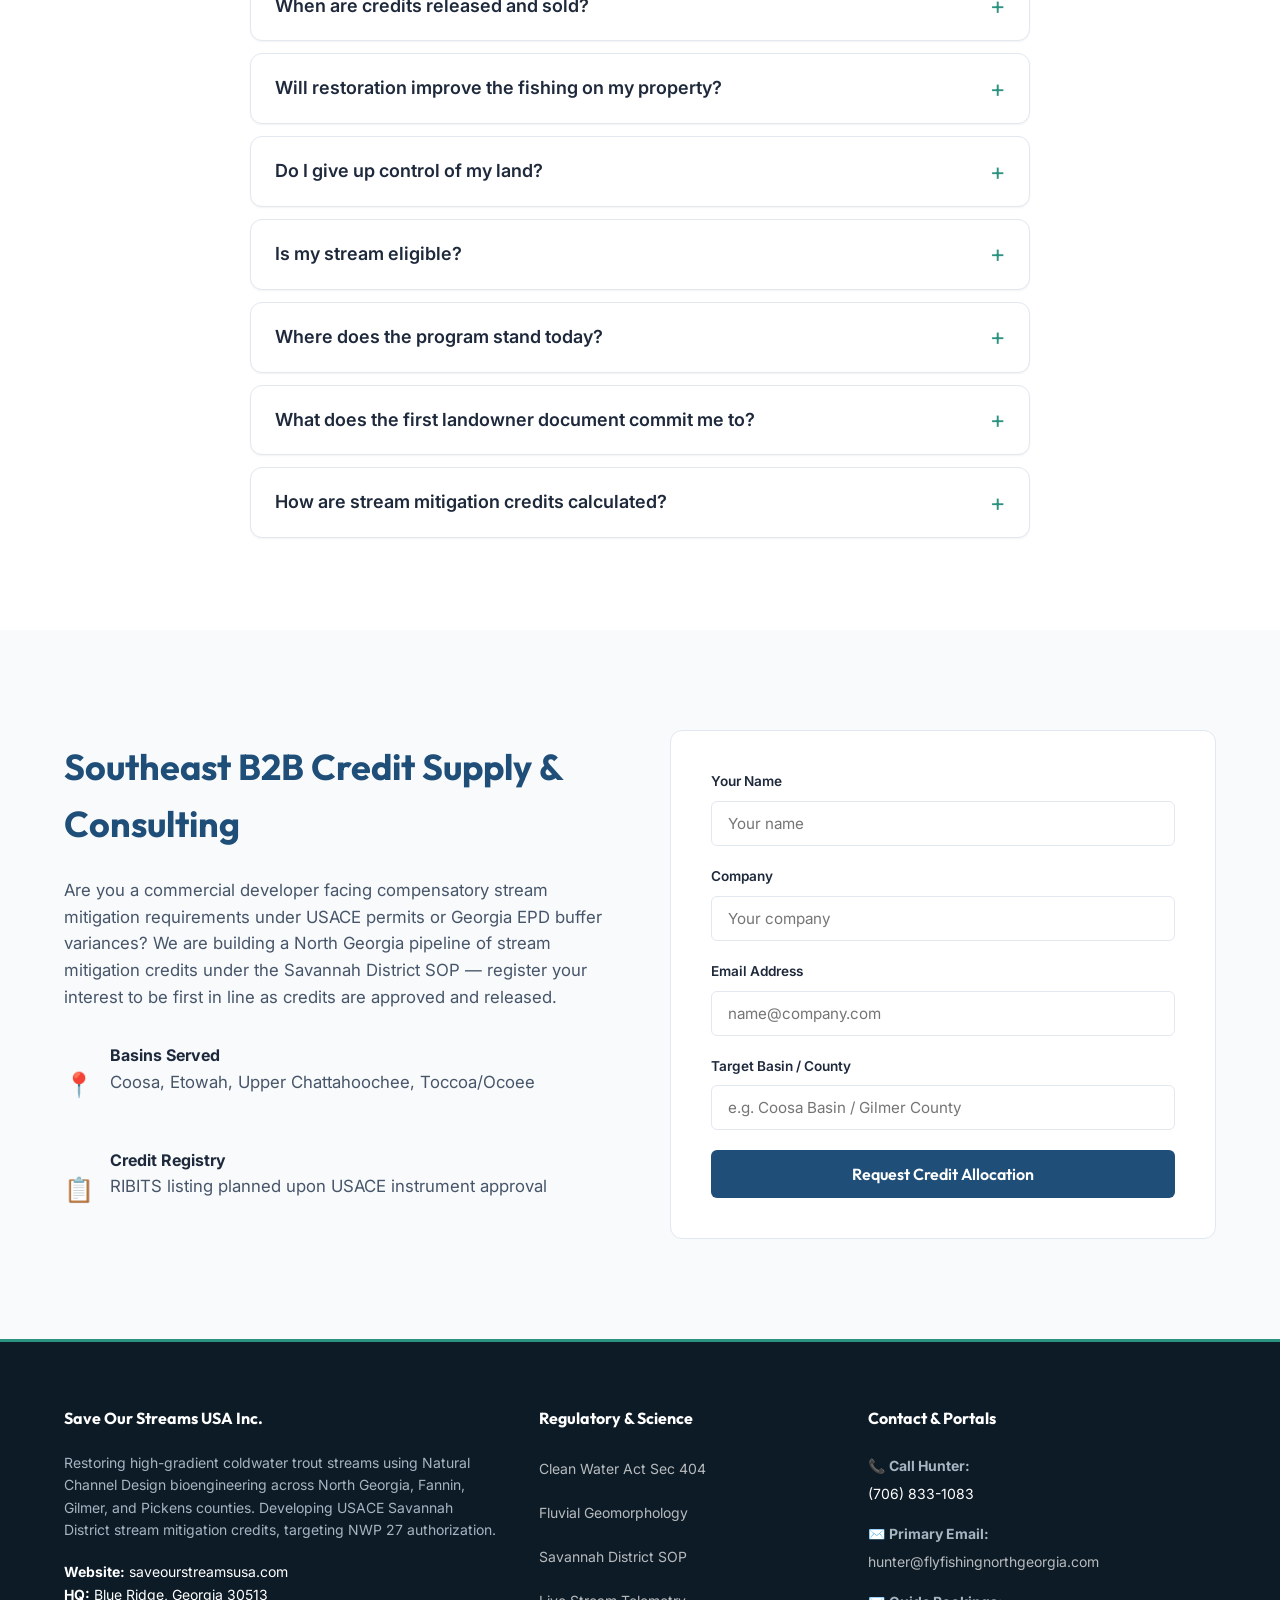
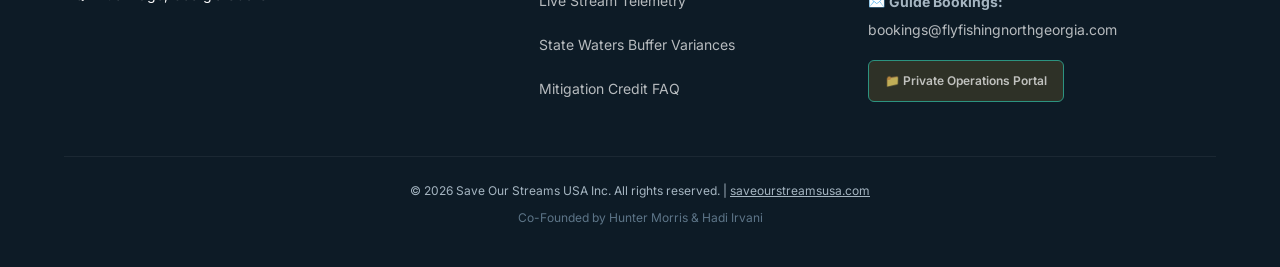
==== commit e9cedf6d: "Noontootla corridor tracker, agency engagement, telemetry section, landowner sign-flow + 3-cycle gau" ====
--- a/index.html
+++ b/index.html
@@ -4,7 +4,7 @@
     <meta charset="UTF-8">
     <meta name="viewport" content="width=device-width, initial-scale=1.0">
     <title>Stream Mitigation Credits & Trout Stream Restoration in North Georgia | Save Our Streams USA</title>
-    <meta name="description" content="We restore North Georgia trout streams with Natural Channel Design and develop USACE Savannah District stream mitigation credits — free restoration and a 30% credit share for landowners.">
+    <meta name="description" content="We restore North Georgia trout streams with Natural Channel Design and develop USACE Savannah District stream mitigation credits — assembling a Noontootla Creek corridor program with free restoration and a 30% share of credits for landowners once approved and sold.">
     <link rel="canonical" href="https://saveourstreamsusa.com/">
     <link rel="preconnect" href="https://fonts.googleapis.com">
     <link rel="preconnect" href="https://fonts.gstatic.com" crossorigin>
@@ -20,6 +20,9 @@
     <meta property="og:url" content="https://saveourstreamsusa.com/">
     <meta property="og:image" content="https://saveourstreamsusa.com/hero_stream_restoration_2x.png">
     <meta name="twitter:card" content="summary_large_image">
+    <meta name="twitter:title" content="Save Our Streams USA — Trout Stream Restoration & USACE Stream Mitigation Credits">
+    <meta name="twitter:description" content="Restoring North Georgia's coldwater trout streams with Natural Channel Design. Flagship Noontootla Creek corridor program in the USACE Savannah District pre-application process — consultation held August 2026.">
+    <meta name="twitter:image" content="https://saveourstreamsusa.com/hero_stream_restoration_2x.png">
 
     <!-- Structured Data -->
     <script type="application/ld+json">
@@ -94,6 +97,11 @@
         },
         {
           "@type": "Question",
+          "name": "What does the first landowner document commit me to?",
+          "acceptedAnswer": { "@type": "Answer", "text": "Only to letting us obtain a quote. The initial one-page authorization gives Save Our Streams a limited window (about six months) to develop a formal, government-reviewed quote for your stream — no construction obligation, no easement, and no cost. A separate final agreement, with your 30% credit share and protection terms spelled out, comes later and only if you choose to proceed." }
+        },
+        {
+          "@type": "Question",
           "name": "How are stream mitigation credits calculated?",
           "acceptedAnswer": { "@type": "Answer", "text": "Credits are quantified under the USACE Savannah District's SOP for Calculating Compensatory Mitigation (v3.0, 2025) using the Georgia Stream Quantification Tool, which scores measurable functional lift in hydrology, hydraulics, geomorphology, physicochemical condition, and biology. Credits are released on the District's standard schedule as performance standards are met and verified through monitoring." }
         }
@@ -114,8 +122,9 @@
                 </a>
                 <ul class="nav-links">
                     <li><a href="#ecology">Ecological Design</a></li>
-                    <li><a href="#case-studies">Projects</a></li>
+                    <li><a href="#corridor">Corridor</a></li>
                     <li><a href="#roadmap">Roadmap</a></li>
+                    <li><a href="#telemetry">Technology</a></li>
                     <li><a href="#board">Leadership</a></li>
                     <li><a href="#contact" class="btn-cta">Request Credits</a></li>
                 </ul>
@@ -130,7 +139,7 @@
             <div class="hero-content">
                 <div class="hero-subtitle">Rosgen Natural Channel Design · saveourstreamsusa.com</div>
                 <h1>Restoring Southeast Trout Streams to Their Original Footings</h1>
-                <p>We combine fluvial geomorphology, native bioengineering, and real-time IoT stream monitoring to stabilize banks, lower water temperatures, and generate USACE Savannah District stream mitigation credits across North Georgia.</p>
+                <p>We combine fluvial geomorphology, native bioengineering, and a real-time stream telemetry network now in development to stabilize banks, lower water temperatures, and develop USACE Savannah District stream mitigation credits across North Georgia.</p>
                 <div class="hero-btns">
                     <a href="#contact" class="btn-primary">Credit &amp; Partnership Inquiries</a>
                     <a href="#case-studies" class="btn-secondary">View Flagship Projects</a>
@@ -253,7 +262,7 @@
                              <div class="differentiator-num">4</div>
                              <div>
                                  <h4 class="differentiator-item-title">Real-Time IoT Stream Monitoring</h4>
-                                 <p class="differentiator-item-desc">Custom solar-powered sensor boxes measure dissolved oxygen and water temperature 24/7 — continuous performance data designed to go beyond annual monitoring reports and support timely credit releases.</p>
+                                 <p class="differentiator-item-desc">We are building custom solar-powered sensor boxes to measure dissolved oxygen and water temperature 24/7 — continuous performance data designed to go beyond annual monitoring reports and support timely credit releases.</p>
                              </div>
                          </div>
                     </div>
@@ -285,7 +294,7 @@
                     <div class="tab-text">
                         <span class="tab-tag">Commercial Mitigation &middot; Pre-Application Stage</span>
                         <h3>Noontootla Creek Corridor: Section C Anchor Reach</h3>
-                        <p>Located on a 30-acre lot on Noontootla Creek in the Upper Toccoa watershed (Fannin County), the Section C anchor reach is a perennial coldwater trout stream showing channel over-widening, chronic sediment loading, and bank instability. Our design intent is to restore it to a stable, gravel-dominated Rosgen C4 meander reconnected to its historic floodplain — and Section C anchors a potential corridor of 4+ miles of Noontootla Creek directly downstream of the Chattahoochee National Forest, being assembled with neighboring landowners under a Save Our Streams–led program.</p>
+                        <p>Located on a private holding on Noontootla Creek in the Upper Toccoa watershed (Fannin County), the Section C anchor reach is a perennial coldwater trout stream showing channel over-widening, chronic sediment loading, and bank instability. Our design intent is to restore it to a stable, gravel-dominated Rosgen C4 meander reconnected to its historic floodplain — and Section C anchors a potential corridor of 4+ miles of Noontootla Creek directly downstream of the Chattahoochee National Forest, which we are seeking to assemble with neighboring landowners under a Save Our Streams–led program.</p>
                         <p>The Section C baseline field survey was completed in July 2026 — 119 geotagged photographic frames with stadia-rod depth, bank-height, and sediment measurements — and the project has entered the USACE Savannah District pre-application process, targeting credit generation under the District's SOP for Calculating Compensatory Mitigation (v3.0) using the Georgia Stream Quantification Tool.</p>
                         
                         <div class="tab-metrics">
@@ -299,7 +308,7 @@
                             </div>
                             <div class="metric-box">
                                 <div class="metric-num">4+ mi</div>
-                                <div class="metric-lbl">Potential Corridor in Discussion</div>
+                                <div class="metric-lbl">Potential Corridor Identified</div>
                             </div>
                             <div class="metric-box">
                                 <div class="metric-num">NWP 27</div>
@@ -347,6 +356,71 @@
         </div>
     </section>
 
+    <!-- Corridor Assembly Tracker -->
+    <section id="corridor" class="corridor-section">
+        <div class="container">
+            <div class="section-hdr">
+                <span class="corridor-tag">🗺️ Noontootla Creek Restoration</span>
+                <h2>Corridor Assembly Tracker</h2>
+                <p>We are working to assemble our flagship program reach by reach with neighboring landowners on Noontootla Creek, directly downstream of the Chattahoochee National Forest. This is the live state of the corridor — parcels are anonymized to protect landowner privacy.</p>
+            </div>
+
+            <div class="corridor-progress">
+                <div class="corridor-progress-hdr">
+                    <strong>Corridor status</strong>
+                    <span>2,020 ft documented &middot; 4+ mi potential corridor</span>
+                </div>
+                <div class="corridor-progress-bar" role="img" aria-label="Roughly 10 percent of the potential corridor has completed baseline documentation">
+                    <div class="corridor-progress-fill"></div>
+                </div>
+                <div class="corridor-progress-legend">
+                    <span><i class="dot dot-done"></i> Documented</span>
+                    <span><i class="dot dot-active"></i> In discussion</span>
+                    <span><i class="dot dot-next"></i> Outreach ahead</span>
+                </div>
+            </div>
+
+            <ul class="corridor-track">
+                <li class="corridor-seg headwater">
+                    <div class="seg-icon" aria-hidden="true">🌲</div>
+                    <div class="seg-body">
+                        <div class="seg-top"><h3>Chattahoochee National Forest</h3><span class="seg-status status-context">Headwaters</span></div>
+                        <p>The corridor begins at the National Forest boundary — protected public headwaters delivering cold, clean water to every reach below.</p>
+                    </div>
+                </li>
+                <li class="corridor-seg done">
+                    <div class="seg-icon" aria-hidden="true">✓</div>
+                    <div class="seg-body">
+                        <div class="seg-top"><h3>Section C Anchor Reach &middot; 2,020 ft</h3><span class="seg-status status-done">Documented</span></div>
+                        <p>Baseline field survey complete — 119 geotagged frames with channel measurements — and now in the USACE Savannah District pre-application process. The anchor landowner holds additional stream beyond the documented reach.</p>
+                    </div>
+                </li>
+                <li class="corridor-seg active">
+                    <div class="seg-icon" aria-hidden="true">●</div>
+                    <div class="seg-body">
+                        <div class="seg-top"><h3>Adjoining Private Holding &middot; ~2 mi</h3><span class="seg-status status-active">In discussion</span></div>
+                        <p>A contiguous multi-segment private holding in active discussions to join the program under our landowner credit-share model.</p>
+                    </div>
+                </li>
+                <li class="corridor-seg next">
+                    <div class="seg-icon" aria-hidden="true">○</div>
+                    <div class="seg-body">
+                        <div class="seg-top"><h3>Neighboring Reaches &middot; ~1.5 mi</h3><span class="seg-status status-next">Interest expressed</span></div>
+                        <p>Adjacent owners who have seen our demonstration work and expressed early interest in the program as the corridor advances.</p>
+                    </div>
+                </li>
+                <li class="corridor-seg next">
+                    <div class="seg-icon" aria-hidden="true">○</div>
+                    <div class="seg-body">
+                        <div class="seg-top"><h3>Connecting Parcels</h3><span class="seg-status status-next">Outreach ahead</span></div>
+                        <p>Remaining links in the chain. As anchor commitments land, connecting owners are approached so the corridor restores as one continuous system, not isolated fragments.</p>
+                    </div>
+                </li>
+            </ul>
+            <p class="corridor-note">Statuses reflect the current state of private discussions and are updated as the program advances. No reach is represented as committed until agreements are signed and the USACE process is complete.</p>
+        </div>
+    </section>
+
     <!-- Regulatory Roadmap Section -->
     <section id="roadmap" class="roadmap-section">
         <div class="container">
@@ -378,7 +452,7 @@
                     <div class="roadmap-body">
                         <span class="roadmap-date">August 3, 2026</span>
                         <h3>Pre-Application Consultation Held</h3>
-                        <p>Guidance call held with the Savannah District Mitigation Branch, aligning the program with District requirements from the outset and scoping next steps — including project sequencing and a potential site walkover of the Noontootla Creek reach.</p>
+                        <p>Guidance call held with the Savannah District Mitigation Branch, discussing how to align the program with District requirements from the outset and scoping next steps — including project sequencing and a potential site walkover of the Noontootla Creek reach.</p>
                     </div>
                 </li>
                 <li class="roadmap-step active">
@@ -398,6 +472,81 @@
                     </div>
                 </li>
             </ol>
+
+            <div class="agency-strip">
+                <h3 class="agency-title">Engaging the Institutions That Matter</h3>
+                <div class="agency-row">
+                    <div class="agency-card">
+                        <div class="agency-icon" aria-hidden="true">🏛️</div>
+                        <h4>USACE Savannah District</h4>
+                        <p>Pre-application consultation held August 2026; site walkover and prospectus are the next steps in the District process.</p>
+                    </div>
+                    <div class="agency-card">
+                        <div class="agency-icon" aria-hidden="true">🐟</div>
+                        <h4>Georgia DNR</h4>
+                        <p>Guidance conversations held with state personnel on program design and state-level pathways.</p>
+                    </div>
+                    <div class="agency-card">
+                        <div class="agency-icon" aria-hidden="true">🌲</div>
+                        <h4>U.S. Forest Service</h4>
+                        <p>The corridor sits directly downstream of the Chattahoochee National Forest; engagement on watershed data and runoff is planned.</p>
+                    </div>
+                    <div class="agency-card">
+                        <div class="agency-icon" aria-hidden="true">🎣</div>
+                        <h4>Trout Unlimited</h4>
+                        <p>Our founding team has participated in Georgia chapter events for years; early conversations on sharing live stream data are underway.</p>
+                    </div>
+                </div>
+                <p class="agency-disclaimer">Names above describe engagement in regulatory, technical, or conservation processes only. No government agency or organization endorses, sponsors, or is affiliated with Save Our Streams USA Inc.</p>
+            </div>
+        </div>
+    </section>
+
+    <!-- Stream Telemetry Section -->
+    <section id="telemetry" class="telemetry-section">
+        <div class="container">
+            <div class="section-hdr">
+                <span class="telemetry-tag">📡 Stream Telemetry Network &middot; Prototype v1 in Build</span>
+                <h2>Continuous Stream Data, From Sensor to Regulator</h2>
+                <p>Annual monitoring reports are snapshots. We are building solar-powered sensor nodes that record stream health around the clock — the continuous, auditable evidence that regulators, credit buyers, and landowners all want to see.</p>
+            </div>
+
+            <div class="telemetry-grid">
+                <div class="telemetry-measurands">
+                    <div class="measurand-card">
+                        <div class="measurand-icon" aria-hidden="true">🌡️</div>
+                        <h3>Water Temperature</h3>
+                        <p>The line between thriving wild trout and an empty stream — tracked continuously against the coldwater thresholds trout need.</p>
+                    </div>
+                    <div class="measurand-card">
+                        <div class="measurand-icon" aria-hidden="true">💨</div>
+                        <h3>Dissolved Oxygen</h3>
+                        <p>Round-the-clock oxygen readings show whether riffles are doing their job — and document ecological function for monitoring records.</p>
+                    </div>
+                    <div class="measurand-card">
+                        <div class="measurand-icon" aria-hidden="true">📏</div>
+                        <h3>Stream Stage</h3>
+                        <p>Hydrostatic water-level sensing captures storm pulses and baseflow patterns that explain how the channel is actually behaving.</p>
+                    </div>
+                    <div class="measurand-card">
+                        <div class="measurand-icon" aria-hidden="true">🌫️</div>
+                        <h3>Turbidity</h3>
+                        <p>Sediment is the number-one killer of spawning gravel. Turbidity spikes pinpoint when — and where — mud is entering the system.</p>
+                    </div>
+                </div>
+
+                <div class="telemetry-pipeline">
+                    <h3>How the Data Travels</h3>
+                    <ol class="pipeline-steps">
+                        <li><strong>Solar sensor node</strong> in the stream — probes wired into a compact weatherproof enclosure.</li>
+                        <li><strong>Long-range mesh radio</strong> (LoRa / Meshtastic) carries readings for miles across terrain with no cell coverage.</li>
+                        <li><strong>A single uplink</strong> — one broadband or satellite connection serves an entire valley of nodes.</li>
+                        <li><strong>Open data feeds</strong> — designed to share with USACE reviewers, Trout Unlimited's coldwater programs, researchers, and each landowner's phone.</li>
+                    </ol>
+                    <p class="telemetry-cost">Conventional gauge installations can run thousands of dollars per site. Our open-hardware nodes target a fraction of that cost — so the whole corridor gets instrumented, not just one point.</p>
+                    <p class="telemetry-status">Status: component specification complete; first field node planned for our Goldmine Hollow showcase reach.</p>
+                </div>
+            </div>
         </div>
     </section>
 
@@ -406,7 +555,7 @@
         <div class="container">
             <div class="section-hdr">
                 <h2>Who We Are</h2>
-                <p>Technology, fly fishing, and real estate — one team helping North Georgia landowners turn degraded stream corridors into thriving wild trout water and durable, risk-free income.</p></div>
+                <p>Technology, fly fishing, and real estate — one team helping North Georgia landowners turn degraded stream corridors into thriving wild trout water and a share of the credit value they create, at no cost to the landowner.</p></div>
             <div class="pillar-row">
                 <div class="pillar-card">
                     <div class="pillar-icon">🎣</div>
@@ -416,7 +565,7 @@
                 <div class="pillar-card">
                     <div class="pillar-icon">📡</div>
                     <h3>Technology &amp; Data</h3>
-                    <p>Geotagged photographic baselines, real-time IoT stream monitoring, and data-driven design turn restoration into a measurable, auditable asset — the documentation USACE reviewers and credit buyers expect.</p>
+                    <p>Geotagged photographic baselines, a real-time stream telemetry network now in prototyping, and data-driven design turn restoration into a measurable, auditable asset — the documentation USACE reviewers and credit buyers expect.</p>
                 </div>
                 <div class="pillar-card">
                     <div class="pillar-icon">🏛️</div>
@@ -425,21 +574,21 @@
                 </div>
             </div>
             <div class="ig-strip">
-                <img src="whoweare_trophy.jpg" alt="Angler with trophy rainbow trout on a North Georgia river" loading="lazy">
-                <img src="whoweare_release.jpg" alt="Releasing a wild brown trout back to the stream" loading="lazy">
-                <img src="whoweare_net.jpg" alt="Guide netting a trout" loading="lazy">
-                <img src="gallery_guided_rainbow.jpg" alt="Hunter Morris and a guided client with a large rainbow trout" loading="lazy">
-                <img src="gallery_president_carter.jpg" alt="Hunter Morris guiding President Jimmy Carter with a wild rainbow trout" loading="lazy">
-                <img src="gallery_fall_stream.jpg" alt="Fly angler working a North Georgia mountain stream in autumn" loading="lazy">
-                <img src="gallery_hunter_brown.jpg" alt="Hunter Morris holding a wild brown trout streamside" loading="lazy">
-                <img src="gallery_brown_in_net.jpg" alt="Wild brown trout resting in a landing net" loading="lazy">
-                <img src="gallery_next_generation.jpg" alt="Hunter Morris teaching two young anglers on the stream" loading="lazy">
+                <img src="whoweare_trophy.jpg" alt="Angler with trophy rainbow trout on a North Georgia river" width="640" height="853" loading="lazy">
+                <img src="whoweare_release.jpg" alt="Releasing a wild brown trout back to the stream" width="640" height="1136" loading="lazy">
+                <img src="whoweare_net.jpg" alt="Guide netting a trout" width="640" height="1136" loading="lazy">
+                <img src="gallery_guided_rainbow.jpg" alt="Hunter Morris and a guided client with a large rainbow trout" width="900" height="600" loading="lazy">
+                <img src="gallery_president_carter.jpg" alt="Hunter Morris guiding President Jimmy Carter with a wild rainbow trout" width="900" height="746" loading="lazy">
+                <img src="gallery_fall_stream.jpg" alt="Fly angler working a North Georgia mountain stream in autumn" width="900" height="601" loading="lazy">
+                <img src="gallery_hunter_brown.jpg" alt="Hunter Morris holding a wild brown trout streamside" width="730" height="803" loading="lazy">
+                <img src="gallery_brown_in_net.jpg" alt="Wild brown trout resting in a landing net" width="900" height="518" loading="lazy">
+                <img src="gallery_next_generation.jpg" alt="Hunter Morris teaching two young anglers on the stream" width="607" height="491" loading="lazy">
             </div>
             <p class="ig-credit">From the water &middot; <a href="https://www.instagram.com/flyfishingnorthgeorgia/" target="_blank" rel="noopener">@flyfishingnorthgeorgia</a> &middot; <a href="https://flyfishingnorthgeorgia.com" target="_blank" rel="noopener">flyfishingnorthgeorgia.com</a></p>
             <div class="partner-row">
                 <!-- Left Column: Unified Team Photo -->
                 <div class="partner-photo-card">
-                    <div class="partner-photo-pair"><img src="team_hunter_morris.jpg" alt="Hunter Morris on the water" class="partner-photo"><img src="team_hadi_irvani.jpg" alt="Hadi Irvani" class="partner-photo"></div>
+                    <div class="partner-photo-pair"><img src="team_hunter_morris.jpg" alt="Hunter Morris on the water" class="partner-photo" width="800" height="800" loading="lazy"><img src="team_hadi_irvani.jpg" alt="Hadi Irvani" class="partner-photo" width="581" height="581" loading="lazy"></div>
                     <div class="partner-caption">
                         <h4>Hunter Morris & Hadi Irvani</h4>
                         <p>Co-Founder & Managing Director &bull; Board Member</p>
@@ -457,7 +606,7 @@
                             <span class="partner-card-email">bookings@flyfishingnorthgeorgia.com</span>
                         </div>
                         <p class="board-desc">
-                            Principal and owner of <em>Fly Fishing North Georgia</em>. Expert fluvial geomorphologist with 15+ years of guiding and stream hydraulic experience in Gilmer and Fannin counties. Hunter combines technical Natural Channel Design (NCD) with live soil bioengineering to build pristine wild trout sanctuaries that naturally transport sediment and protect shorelines.
+                            Principal and owner of <em>Fly Fishing North Georgia</em>, with 15+ years of guiding and hands-on stream hydraulic experience in Gilmer and Fannin counties. Hunter combines Natural Channel Design (NCD) techniques with live soil bioengineering to build pristine wild trout sanctuaries that naturally transport sediment and protect shorelines.
                         </p>
                     </div>
                     <!-- Hadi Irvani -->
@@ -494,8 +643,23 @@
                 <div class="sourcing-text">
                     <h3 class="sourcing-subtitle">How It Works: Sourcing Economics</h3>
                     <p class="sourcing-text-p">
-                        Mitigation banking under the U.S. Army Corps of Engineers (USACE) Savannah District allows us to transform your degraded, eroding streambed into a valuable ecological asset. Because our team absorbs 100% of capital risks—funding the geomorphic survey, complex HEC-RAS hydraulic models, buffer native plantings, and mandatory USACE construction bonds—you enjoy a risk-free partnership.
+                        Mitigation banking under the U.S. Army Corps of Engineers (USACE) Savannah District allows us to transform your degraded, eroding streambed into a valuable ecological asset. Because our team absorbs 100% of the capital cost—funding the geomorphic survey, complex HEC-RAS hydraulic models, buffer native plantings, and USACE-required financial assurances—you never write a check at any stage.
                     </p>
+
+                    <div class="signflow-card">
+                        <h4 class="signflow-title">✍️ What You're Actually Signing — Three Honest Steps</h4>
+                        <ol class="signflow-steps">
+                            <li>
+                                <strong>Authorize a quote.</strong> One page. You give Save Our Streams a limited window (about six months) to develop a formal, government-reviewed quote for your stream — nothing more. No construction obligation, no easement, no cost.
+                            </li>
+                            <li>
+                                <strong>We do the work.</strong> Field documentation, program assembly with neighboring reaches, and the USACE Savannah District process that determines what your stream can actually generate.
+                            </li>
+                            <li>
+                                <strong>You decide with real numbers.</strong> Only then do you sign a separate final agreement — with your 30% credit share and landowner-friendly protection terms spelled out. If the numbers don't work for you, you walk away.
+                            </li>
+                        </ol>
+                    </div>
 
                     <div class="benefits-card">
                         <h4 class="benefits-title">🏆 Landowner Benefits</h4>
@@ -525,7 +689,7 @@
                         <div class="form-group-subgrid">
                             <div class="form-group">
                                 <label for="land-length">Stream Length (LF)</label>
-                                <input type="number" id="land-length" class="form-control" value="1000" min="200" max="10000" oninput="estimateSourcing()" required>
+                                <input type="number" id="land-length" class="form-control" value="1000" min="200" max="10000" step="1" oninput="estimateSourcing()" required>
                             </div>
                             <div class="form-group">
                                 <label for="land-erosion">Erosion Severity</label>
@@ -537,21 +701,30 @@
                             </div>
                         </div>
 
+                        <div class="form-group">
+                            <label for="credit-price">Credit Price Scenario</label>
+                            <select id="credit-price" class="form-control" onchange="estimateSourcing()">
+                                <option value="90" selected>Conservative — $90 / credit</option>
+                                <option value="135">Mid-Market — $135 / credit</option>
+                                <option value="180">Strong Market — $180 / credit</option>
+                            </select>
+                        </div>
+
                         <!-- Live Siting Unit Economics Panel -->
                         <div class="econ-panel">
-                            <h4 class="econ-title">📊 Projected Site Economics</h4>
+                            <h4 class="econ-title">📊 Projected Site Economics (Illustrative)</h4>
                             <div class="econ-grid">
                                 <div>
-                                    <span class="econ-label">SOP Credit Yield:</span><br>
+                                    <span class="econ-label">Illustrative Credit Estimate:</span><br>
                                     <strong class="econ-val primary" id="est-credits">8,600 Credits</strong>
                                 </div>
                                 <div>
-                                    <span class="econ-label">Developer CapEx Covered:</span><br>
-                                    <strong class="econ-val primary-light" id="est-capex">$730,000 (100% Free)</strong>
+                                    <span class="econ-label">Restoration CapEx We Fund:</span><br>
+                                    <strong class="econ-val primary-light" id="est-capex">$630,000 (100% Free)</strong>
                                 </div>
                                 <div class="econ-total-row">
-                                    <span class="econ-total-label">Your Risk-Free Cash Share (30% Split):</span><br>
-                                    <strong class="econ-val accent" id="est-cash">$464,400 Gross Cash</strong>
+                                    <span class="econ-total-label">Your Projected Share (30% Split, Paid as Credits Release):</span><br>
+                                    <strong class="econ-val accent" id="est-cash">$232,200 Gross</strong>
                                 </div>
                             </div>
                         </div>
@@ -602,7 +775,11 @@
                 </details>
                 <details class="faq-item">
                     <summary>Where does the program stand today?</summary>
-                    <p>Our flagship Noontootla Creek reach in Fannin County has a completed baseline field survey, and a pre-application consultation with the USACE Savannah District Mitigation Branch was held in August 2026. Next steps are a site walkover and prospectus development — see the full regulatory roadmap above.</p>
+                    <p>Our flagship Noontootla Creek reach in Fannin County has a completed baseline field survey, and a pre-application consultation with the USACE Savannah District Mitigation Branch was held in August 2026. Next steps are a site walkover and prospectus development under the District Stream SOP.</p>
+                </details>
+                <details class="faq-item">
+                    <summary>What does the first landowner document commit me to?</summary>
+                    <p>Only to letting us obtain a quote. The initial one-page authorization gives Save Our Streams a limited window (about six months) to develop a formal, government-reviewed quote for your stream — no construction obligation, no easement, and no cost. A separate final agreement, with your 30% credit share and protection terms spelled out, comes later and only if you choose to proceed.</p>
                 </details>
                 <details class="faq-item">
                     <summary>How are stream mitigation credits calculated?</summary>
@@ -631,8 +808,8 @@
                         <div class="info-item">
                             <span class="info-icon">📋</span>
                             <div>
-                                <strong>RIBITS Registries</strong>
-                                <p>Savannah District USACE Stream Mitigation Ledgers</p>
+                                <strong>Credit Registry</strong>
+                                <p>RIBITS listing planned upon USACE instrument approval</p>
                             </div>
                         </div>
                     </div>
@@ -672,7 +849,7 @@
                 <div class="footer-col">
                     <h4 class="footer-title-main">Save Our Streams USA Inc.</h4>
                     <p class="footer-desc">
-                        Restoring high-gradient coldwater trout streams using Natural Channel Design bioengineering across North Georgia, Fannin, Gilmer, and Pickens counties. Generating USACE Savannah District stream mitigation credits under NWP 27.
+                        Restoring high-gradient coldwater trout streams using Natural Channel Design bioengineering across North Georgia, Fannin, Gilmer, and Pickens counties. Developing USACE Savannah District stream mitigation credits, targeting NWP 27 authorization.
                     </p>
                     <p class="footer-hq">
                         <strong>Website:</strong> saveourstreamsusa.com<br>
@@ -685,6 +862,7 @@
                         <li><a href="#ecology" class="footer-link">Clean Water Act Sec 404</a></li>
                         <li><a href="#stewardship" class="footer-link">Fluvial Geomorphology</a></li>
                         <li><a href="#case-studies" class="footer-link">Savannah District SOP</a></li>
+                        <li><a href="#telemetry" class="footer-link">Live Stream Telemetry</a></li>
                         <li><a href="#sourcing" class="footer-link">State Waters Buffer Variances</a></li>
                         <li><a href="#faq" class="footer-link">Mitigation Credit FAQ</a></li>
                     </ul>
@@ -711,7 +889,7 @@
                 </div>
             </div>
             <div class="footer-bottom-custom">
-                <p>&copy; 2026 Save Our Streams USA Inc. All rights reserved. | <a href="https://saveourstreamsusa.com" style="color:inherit;">saveourstreamsusa.com</a></p>
+                <p>&copy; 2026 Save Our Streams USA Inc. All rights reserved. | <a href="/" style="color:inherit;">saveourstreamsusa.com</a></p>
                 <p class="footer-sub-text">Co-Founded by Hunter Morris &amp; Hadi Irvani</p>
             </div>
         </div>
@@ -738,22 +916,23 @@
         }
 
         function estimateSourcing() {
-            const length = parseFloat(document.getElementById('land-length').value) || 0;
+            const rawLength = parseFloat(document.getElementById('land-length').value) || 0;
+            const length = Math.min(10000, Math.max(200, Math.round(rawLength)));
             const factor = parseFloat(document.getElementById('land-erosion').value) || 0;
-            
+            const price = parseFloat(document.getElementById('credit-price').value) || 90;
+
             // Illustrative projections (see disclaimer below the form)
             const credits = length * factor;
-            const price = 180; // illustrative coldwater stream credit price ($/credit)
             const grossRev = credits * price;
             const landownerCash = grossRev * 0.30; // 30% landowner share
 
             // Illustrative sponsor-funded CapEx:
             // design/survey $150k + construction $300/LF + planting $80k + bonds/monitoring $100k
             const capex = 150000 + (length * 300) + 80000 + 100000;
-            
+
             document.getElementById('est-credits').textContent = Math.round(credits).toLocaleString() + " Credits";
             document.getElementById('est-capex').textContent = "$" + Math.round(capex).toLocaleString() + " (100% Free)";
-            document.getElementById('est-cash').textContent = "$" + Math.round(landownerCash).toLocaleString() + " Gross Cash";
+            document.getElementById('est-cash').textContent = "$" + Math.round(landownerCash).toLocaleString() + " Gross";
         }
         
         // Form handlers: compose a pre-filled email so inquiries reach the team
@@ -773,11 +952,14 @@
             var length = document.getElementById('land-length').value;
             var erosionSel = document.getElementById('land-erosion');
             var erosion = erosionSel.options[erosionSel.selectedIndex].text;
+            var priceSel = document.getElementById('credit-price');
+            var priceScenario = priceSel.options[priceSel.selectedIndex].text;
             openMailto('Landowner Field Audit Request — saveourstreamsusa.com', [
                 'Name / Entity: ' + name,
                 'Email: ' + email,
                 'Approx. stream length (LF): ' + length,
                 'Erosion severity: ' + erosion,
+                'Credit price scenario viewed: ' + priceScenario,
                 '',
                 'Please contact me about a free geomorphic field audit of my stream corridor.'
             ]);
--- a/styles.css
+++ b/styles.css
@@ -2833,6 +2833,12 @@
     }
 }
 
+.form-group-subgrid {
+    display: grid;
+    grid-template-columns: 1fr 1fr;
+    gap: var(--space-4);
+}
+
 @media (max-width: 480px) {
     .form-group-subgrid {
         grid-template-columns: 1fr;
@@ -2906,3 +2912,482 @@
     line-height: 1.7;
     margin: 0;
 }
+
+/* ============================================
+   Corridor Assembly Tracker (Noontootla program)
+   ============================================ */
+.corridor-section {
+    background: var(--light-bg);
+    padding: var(--space-20) 0;
+}
+
+.corridor-tag {
+    font-weight: 700;
+    text-transform: uppercase;
+    color: var(--accent);
+    font-size: var(--text-xs);
+    letter-spacing: 1.5px;
+    display: inline-block;
+    margin-bottom: var(--space-2);
+}
+
+.corridor-progress {
+    max-width: 780px;
+    margin: 0 auto var(--space-8) auto;
+    background: var(--white);
+    border: 1px solid var(--border-color);
+    border-radius: 12px;
+    padding: var(--space-5) var(--space-6);
+    box-shadow: var(--shadow-md);
+}
+
+.corridor-progress-hdr {
+    display: flex;
+    justify-content: space-between;
+    align-items: baseline;
+    gap: var(--space-4);
+    flex-wrap: wrap;
+    color: var(--charcoal);
+}
+
+.corridor-progress-hdr span {
+    color: var(--body-grey);
+    font-size: var(--text-sm);
+}
+
+.corridor-progress-bar {
+    position: relative;
+    height: 10px;
+    border-radius: 999px;
+    background: var(--border-color);
+    overflow: hidden;
+    margin: var(--space-3) 0 var(--space-2) 0;
+}
+
+.corridor-progress-fill {
+    position: absolute;
+    top: 0;
+    left: 0;
+    bottom: 0;
+    width: 10%;
+    background: linear-gradient(90deg, var(--accent), var(--primary-light));
+    border-radius: 999px;
+}
+
+.corridor-progress-legend {
+    display: flex;
+    gap: var(--space-5);
+    flex-wrap: wrap;
+    font-size: var(--text-sm);
+    color: var(--body-grey);
+}
+
+.corridor-progress-legend .dot {
+    display: inline-block;
+    width: 9px;
+    height: 9px;
+    border-radius: 50%;
+    margin-right: 6px;
+}
+
+.dot-done { background: var(--accent); }
+.dot-active { background: var(--primary); }
+.dot-next { background: var(--border-color); border: 1px solid var(--body-grey); }
+
+.corridor-track {
+    max-width: 780px;
+    margin: 0 auto;
+    list-style: none;
+    padding: 0;
+}
+
+.corridor-seg {
+    display: flex;
+    gap: var(--space-4);
+    background: var(--white);
+    border: 1px solid var(--border-color);
+    border-left: 4px solid var(--border-color);
+    border-radius: 12px;
+    padding: var(--space-5) var(--space-6);
+    margin-bottom: var(--space-3);
+    box-shadow: var(--shadow-sm);
+}
+
+.corridor-seg.done { border-left-color: var(--accent); }
+.corridor-seg.active { border-left-color: var(--primary); }
+.corridor-seg.headwater { border-left-color: var(--charcoal); background: var(--navy-dark); }
+.corridor-seg.headwater h3, .corridor-seg.headwater p { color: var(--white); }
+.corridor-seg.headwater p { opacity: 0.85; }
+
+.seg-icon {
+    flex: 0 0 auto;
+    width: 40px;
+    height: 40px;
+    border-radius: 50%;
+    background: var(--light-bg);
+    display: flex;
+    align-items: center;
+    justify-content: center;
+    font-size: var(--text-lg);
+    color: var(--accent);
+    font-weight: 700;
+}
+
+.corridor-seg.headwater .seg-icon { background: rgba(255,255,255,0.1); }
+.corridor-seg.active .seg-icon { color: var(--primary); }
+.corridor-seg.next .seg-icon { color: var(--body-grey); }
+
+.seg-body { min-width: 0; }
+
+.seg-top {
+    display: flex;
+    justify-content: space-between;
+    align-items: baseline;
+    gap: var(--space-3);
+    flex-wrap: wrap;
+    margin-bottom: var(--space-2);
+}
+
+.seg-top h3 {
+    font-size: var(--text-lg);
+    color: var(--charcoal);
+    margin: 0;
+}
+
+.corridor-seg p {
+    color: var(--body-grey);
+    line-height: 1.65;
+    margin: 0;
+    font-size: var(--text-base);
+}
+
+.seg-status {
+    font-size: var(--text-xs);
+    font-weight: 700;
+    text-transform: uppercase;
+    letter-spacing: 0.05em;
+    padding: 4px 10px;
+    border-radius: 999px;
+    white-space: nowrap;
+}
+
+.status-done { background: rgba(44, 147, 128, 0.12); color: var(--accent); }
+.status-active { background: rgba(31, 78, 121, 0.12); color: var(--primary); }
+.status-next { background: var(--light-bg); color: var(--body-grey); border: 1px solid var(--border-color); }
+.status-context { background: rgba(255,255,255,0.12); color: var(--white); }
+
+.corridor-note {
+    max-width: 780px;
+    margin: var(--space-5) auto 0 auto;
+    font-size: var(--text-sm);
+    color: var(--body-grey);
+    text-align: center;
+}
+
+/* ============================================
+   Agency engagement strip (inside roadmap)
+   ============================================ */
+.agency-strip {
+    margin-top: var(--space-16);
+}
+
+.agency-title {
+    text-align: center;
+    font-size: var(--text-xl);
+    color: var(--charcoal);
+    margin-bottom: var(--space-8);
+}
+
+.agency-row {
+    display: grid;
+    grid-template-columns: repeat(4, minmax(0, 1fr));
+    gap: var(--space-5);
+}
+
+.agency-card {
+    background: var(--light-bg);
+    border: 1px solid var(--border-color);
+    border-radius: 12px;
+    padding: var(--space-6);
+    transition: var(--transition-transform);
+}
+
+.agency-card:hover {
+    transform: translateY(-3px);
+}
+
+.agency-icon {
+    font-size: var(--text-2xl);
+    margin-bottom: var(--space-3);
+}
+
+.agency-card h4 {
+    color: var(--charcoal);
+    font-size: var(--text-base);
+    margin-bottom: var(--space-2);
+}
+
+.agency-card p {
+    color: var(--body-grey);
+    font-size: var(--text-sm);
+    line-height: 1.6;
+    margin: 0;
+}
+
+.agency-disclaimer {
+    margin-top: var(--space-6);
+    text-align: center;
+    font-size: var(--text-xs);
+    color: var(--body-grey);
+}
+
+/* ============================================
+   Stream Telemetry Section
+   ============================================ */
+.telemetry-section {
+    background: var(--light-bg);
+    padding: var(--space-20) 0;
+}
+
+.telemetry-tag {
+    font-weight: 700;
+    text-transform: uppercase;
+    color: var(--primary-light);
+    font-size: var(--text-xs);
+    letter-spacing: 1.5px;
+    display: inline-block;
+    margin-bottom: var(--space-2);
+}
+
+.telemetry-grid {
+    display: grid;
+    grid-template-columns: minmax(0, 1.1fr) minmax(0, 1fr);
+    gap: var(--space-10);
+    align-items: start;
+}
+
+.telemetry-measurands {
+    display: grid;
+    grid-template-columns: repeat(2, minmax(0, 1fr));
+    gap: var(--space-5);
+}
+
+.measurand-card {
+    background: var(--white);
+    border: 1px solid var(--border-color);
+    border-radius: 12px;
+    padding: var(--space-6);
+    box-shadow: var(--shadow-sm);
+    transition: var(--transition-transform);
+}
+
+.measurand-card:hover {
+    transform: translateY(-3px);
+}
+
+.measurand-icon {
+    font-size: var(--text-2xl);
+    margin-bottom: var(--space-3);
+}
+
+.measurand-card h3 {
+    color: var(--charcoal);
+    font-size: var(--text-base);
+    margin-bottom: var(--space-2);
+}
+
+.measurand-card p {
+    color: var(--body-grey);
+    font-size: var(--text-sm);
+    line-height: 1.6;
+    margin: 0;
+}
+
+.telemetry-pipeline {
+    background: var(--navy-dark);
+    border-radius: 16px;
+    padding: var(--space-8);
+    color: var(--white);
+}
+
+.telemetry-pipeline h3 {
+    font-size: var(--text-xl);
+    margin-bottom: var(--space-5);
+    color: var(--white);
+}
+
+.pipeline-steps {
+    list-style: none;
+    padding: 0;
+    margin: 0 0 var(--space-5) 0;
+    counter-reset: pipeline;
+}
+
+.pipeline-steps li {
+    counter-increment: pipeline;
+    position: relative;
+    padding: 0 0 var(--space-4) var(--space-10);
+    line-height: 1.65;
+    color: rgba(255, 255, 255, 0.85);
+    font-size: var(--text-sm);
+}
+
+.pipeline-steps li strong { color: var(--white); }
+
+.pipeline-steps li::before {
+    content: counter(pipeline);
+    position: absolute;
+    left: 0;
+    top: 0;
+    width: 26px;
+    height: 26px;
+    border-radius: 50%;
+    background: var(--accent);
+    color: var(--white);
+    font-weight: 700;
+    font-size: var(--text-xs);
+    display: flex;
+    align-items: center;
+    justify-content: center;
+}
+
+.pipeline-steps li:not(:last-child)::after {
+    content: "";
+    position: absolute;
+    left: 12px;
+    top: 30px;
+    bottom: 2px;
+    width: 2px;
+    background: rgba(255, 255, 255, 0.15);
+}
+
+.telemetry-cost {
+    font-size: var(--text-sm);
+    color: rgba(255, 255, 255, 0.85);
+    line-height: 1.65;
+    margin: 0 0 var(--space-4) 0;
+}
+
+.telemetry-status {
+    font-size: var(--text-xs);
+    text-transform: uppercase;
+    letter-spacing: 0.05em;
+    font-weight: 700;
+    color: var(--accent);
+    margin: 0;
+}
+
+/* ============================================
+   Landowner sign-flow explainer (sourcing)
+   ============================================ */
+.signflow-card {
+    background: var(--white);
+    border: 1px solid var(--border-color);
+    border-radius: 12px;
+    padding: var(--space-6);
+    box-shadow: var(--shadow-sm);
+    margin-bottom: var(--space-6);
+}
+
+.signflow-title {
+    color: var(--charcoal);
+    font-size: var(--text-lg);
+    margin-bottom: var(--space-4);
+}
+
+.signflow-steps {
+    list-style: none;
+    padding: 0;
+    margin: 0;
+    counter-reset: signflow;
+}
+
+.signflow-steps li {
+    counter-increment: signflow;
+    position: relative;
+    padding: 0 0 var(--space-4) var(--space-10);
+    color: var(--body-grey);
+    line-height: 1.65;
+    font-size: var(--text-sm);
+}
+
+.signflow-steps li:last-child { padding-bottom: 0; }
+
+.signflow-steps li strong { color: var(--charcoal); }
+
+.signflow-steps li::before {
+    content: counter(signflow);
+    position: absolute;
+    left: 0;
+    top: 0;
+    width: 26px;
+    height: 26px;
+    border-radius: 50%;
+    background: var(--primary);
+    color: var(--white);
+    font-weight: 700;
+    font-size: var(--text-xs);
+    display: flex;
+    align-items: center;
+    justify-content: center;
+}
+
+.signflow-steps li:not(:last-child)::after {
+    content: "";
+    position: absolute;
+    left: 12px;
+    top: 30px;
+    bottom: 4px;
+    width: 2px;
+    background: var(--border-color);
+}
+
+/* Nav squeeze: 6 links + CTA need tighter spacing at mid widths */
+@media (max-width: 1100px) {
+    .nav-links {
+        gap: 20px;
+    }
+    .nav-links a {
+        font-size: var(--text-sm);
+    }
+}
+
+@media (max-width: 990px) {
+    .logo {
+        font-size: 1.15rem;
+        white-space: nowrap;
+    }
+    .nav-links {
+        gap: 12px;
+    }
+    .nav-links a {
+        font-size: var(--text-xs);
+        white-space: nowrap;
+    }
+    .nav-links .btn-cta {
+        padding: 8px 12px;
+    }
+}
+
+/* Mobile collapse for new sections */
+@media (max-width: 900px) {
+    .agency-row {
+        grid-template-columns: repeat(2, minmax(0, 1fr));
+    }
+    .telemetry-grid {
+        grid-template-columns: minmax(0, 1fr);
+    }
+}
+
+@media (max-width: 560px) {
+    .agency-row {
+        grid-template-columns: minmax(0, 1fr);
+    }
+    .telemetry-measurands {
+        grid-template-columns: minmax(0, 1fr);
+    }
+    .seg-top {
+        flex-direction: column;
+        align-items: flex-start;
+    }
+}
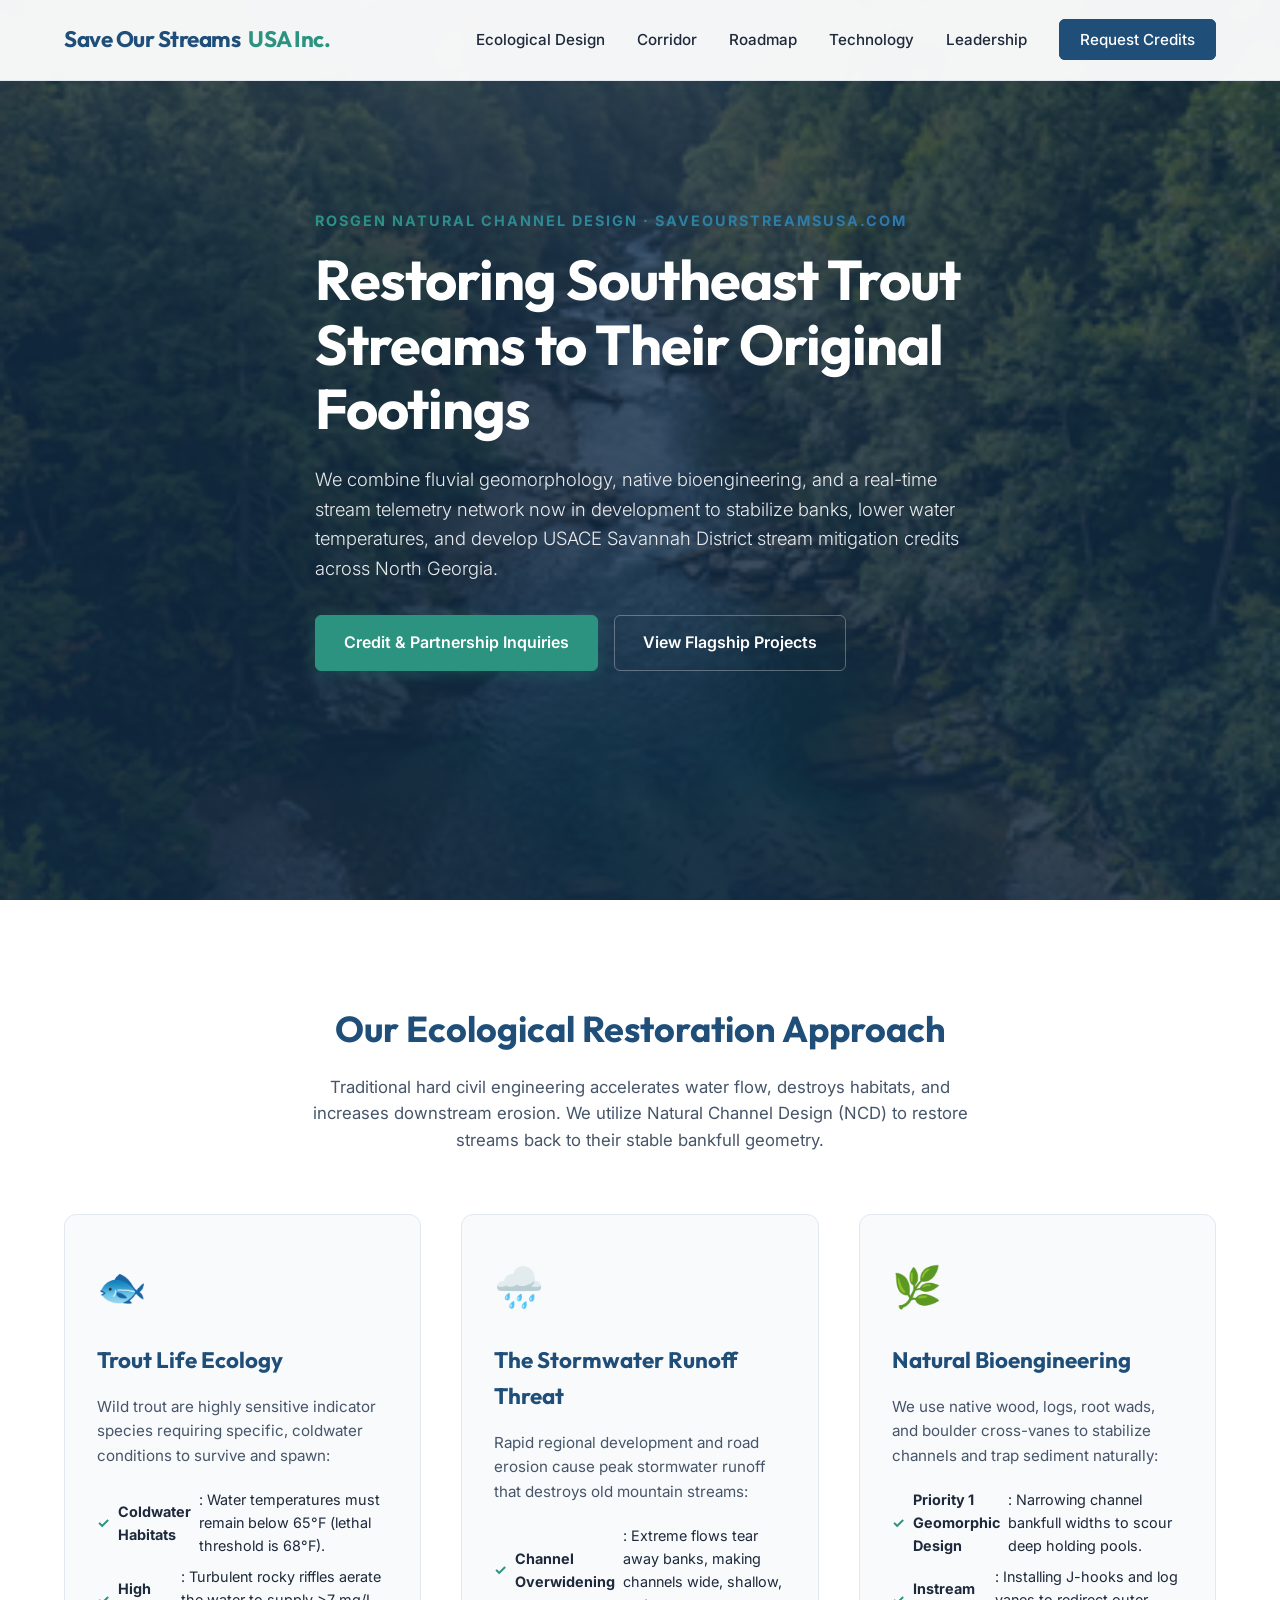
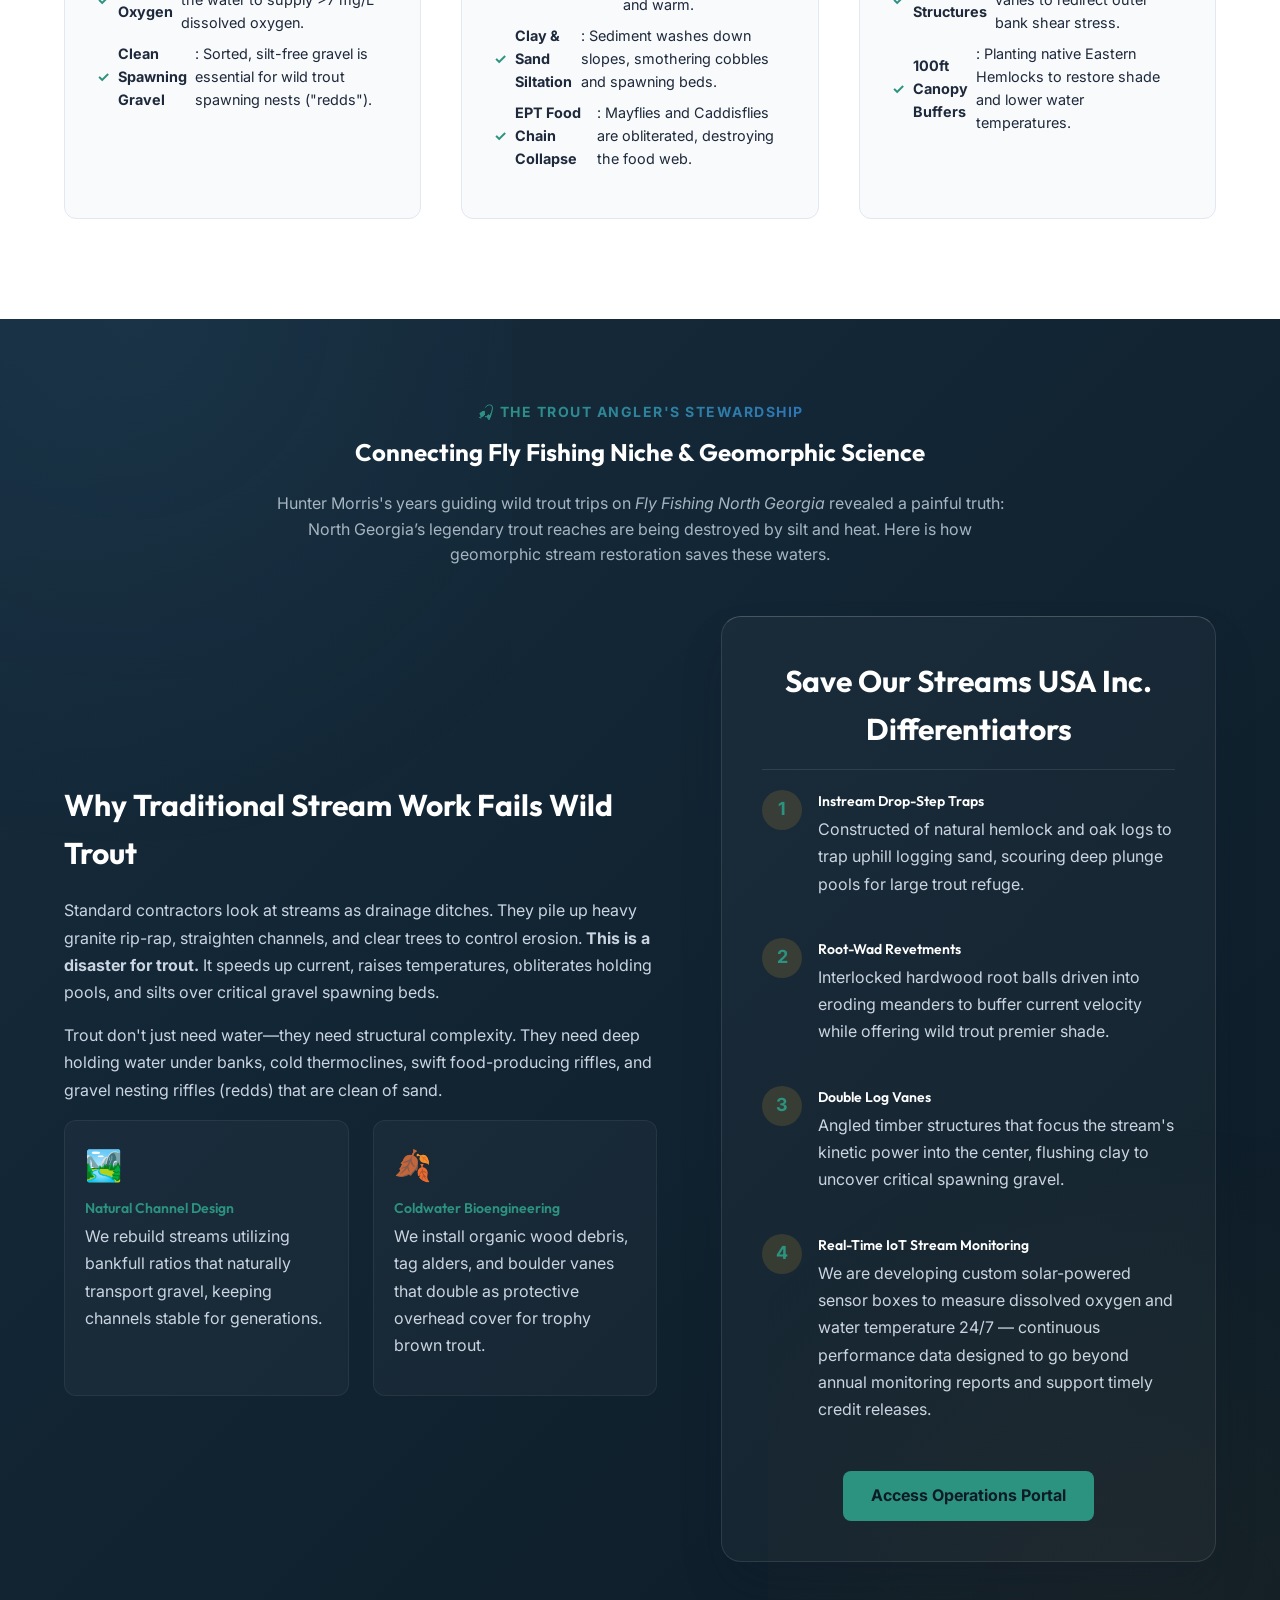
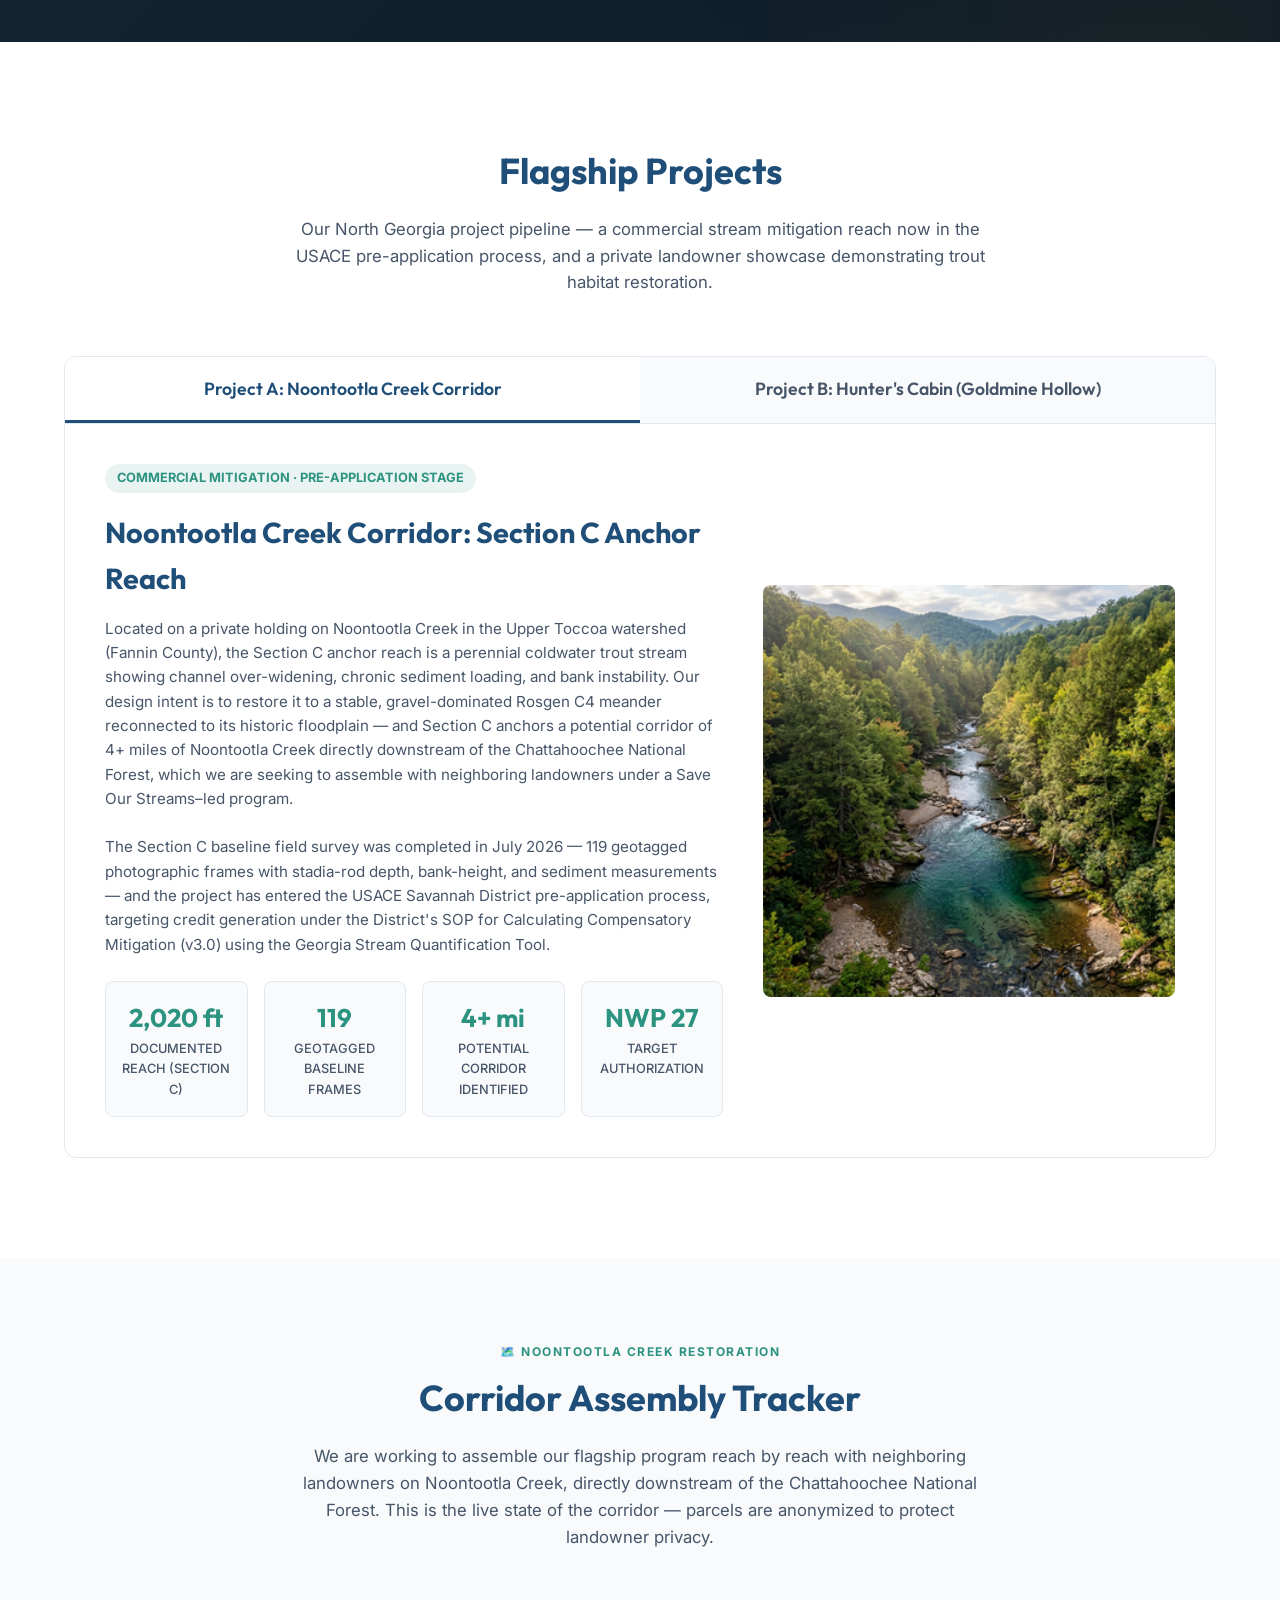
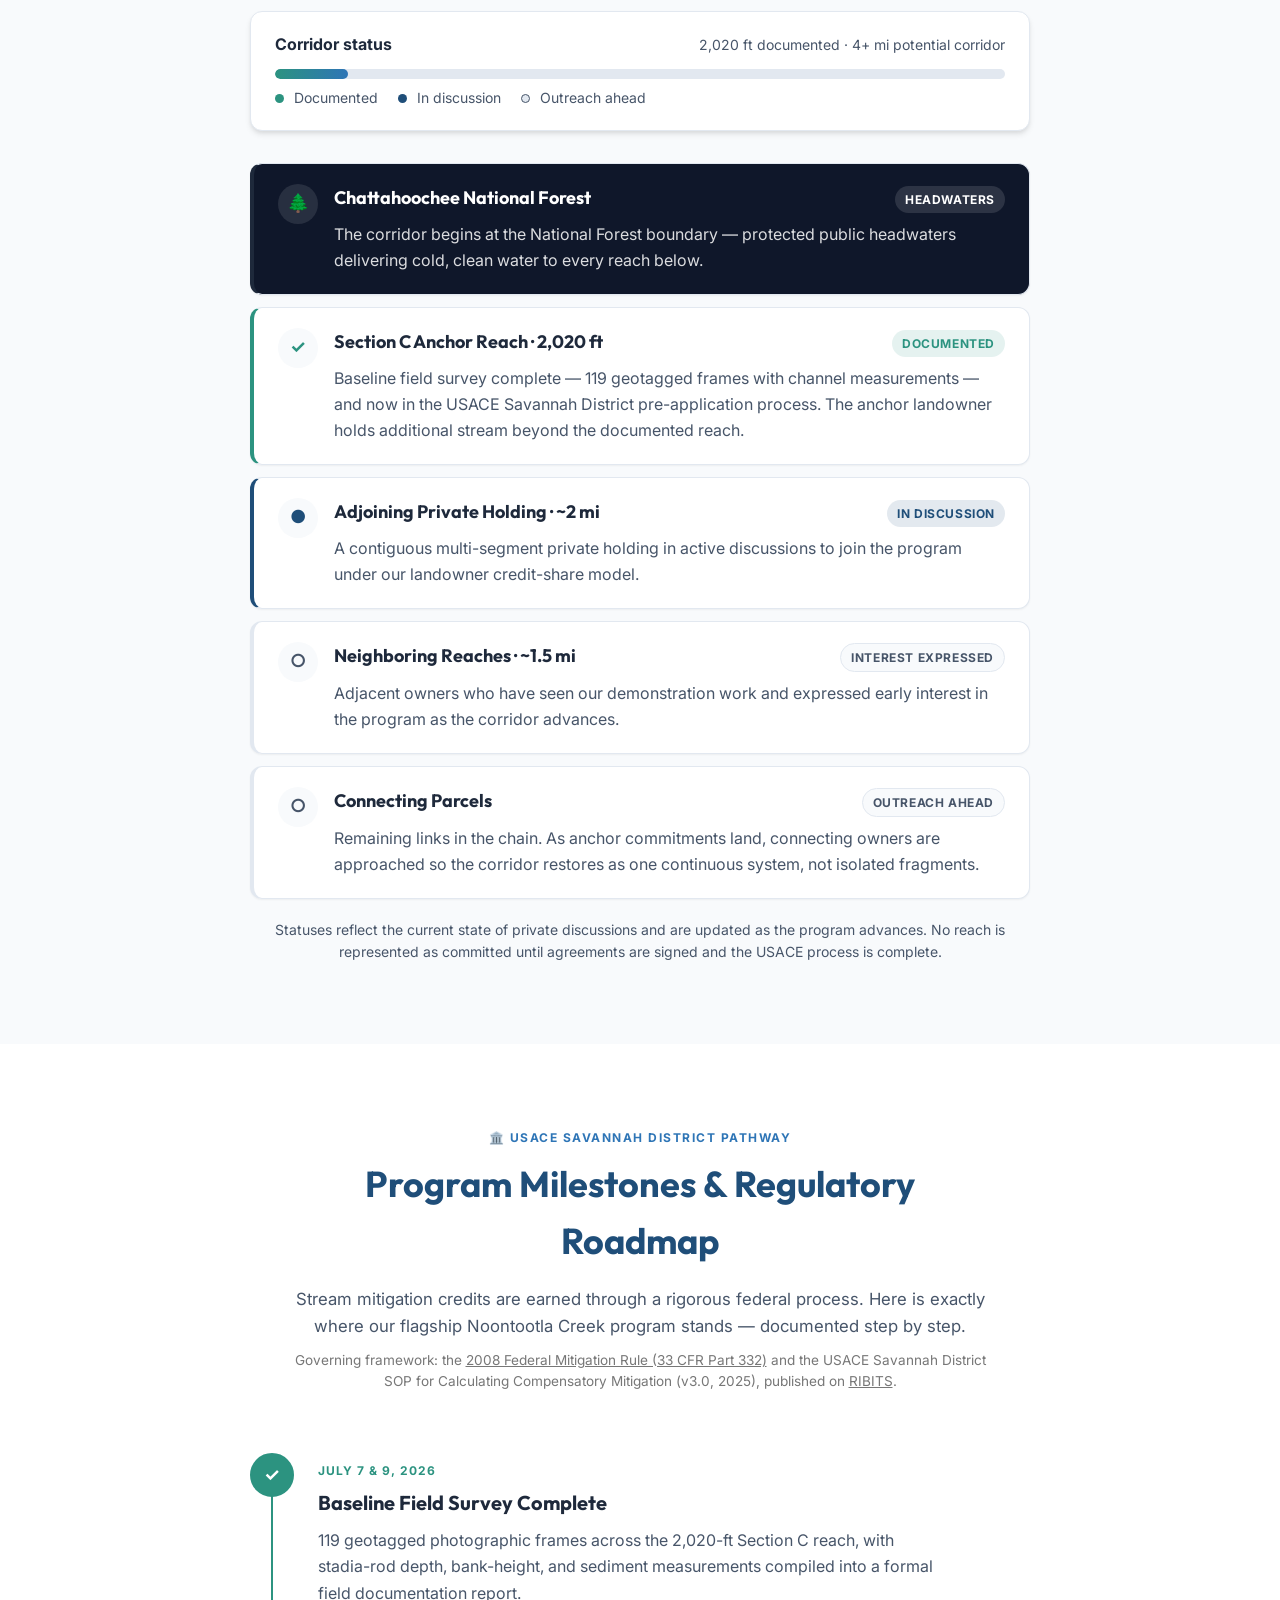
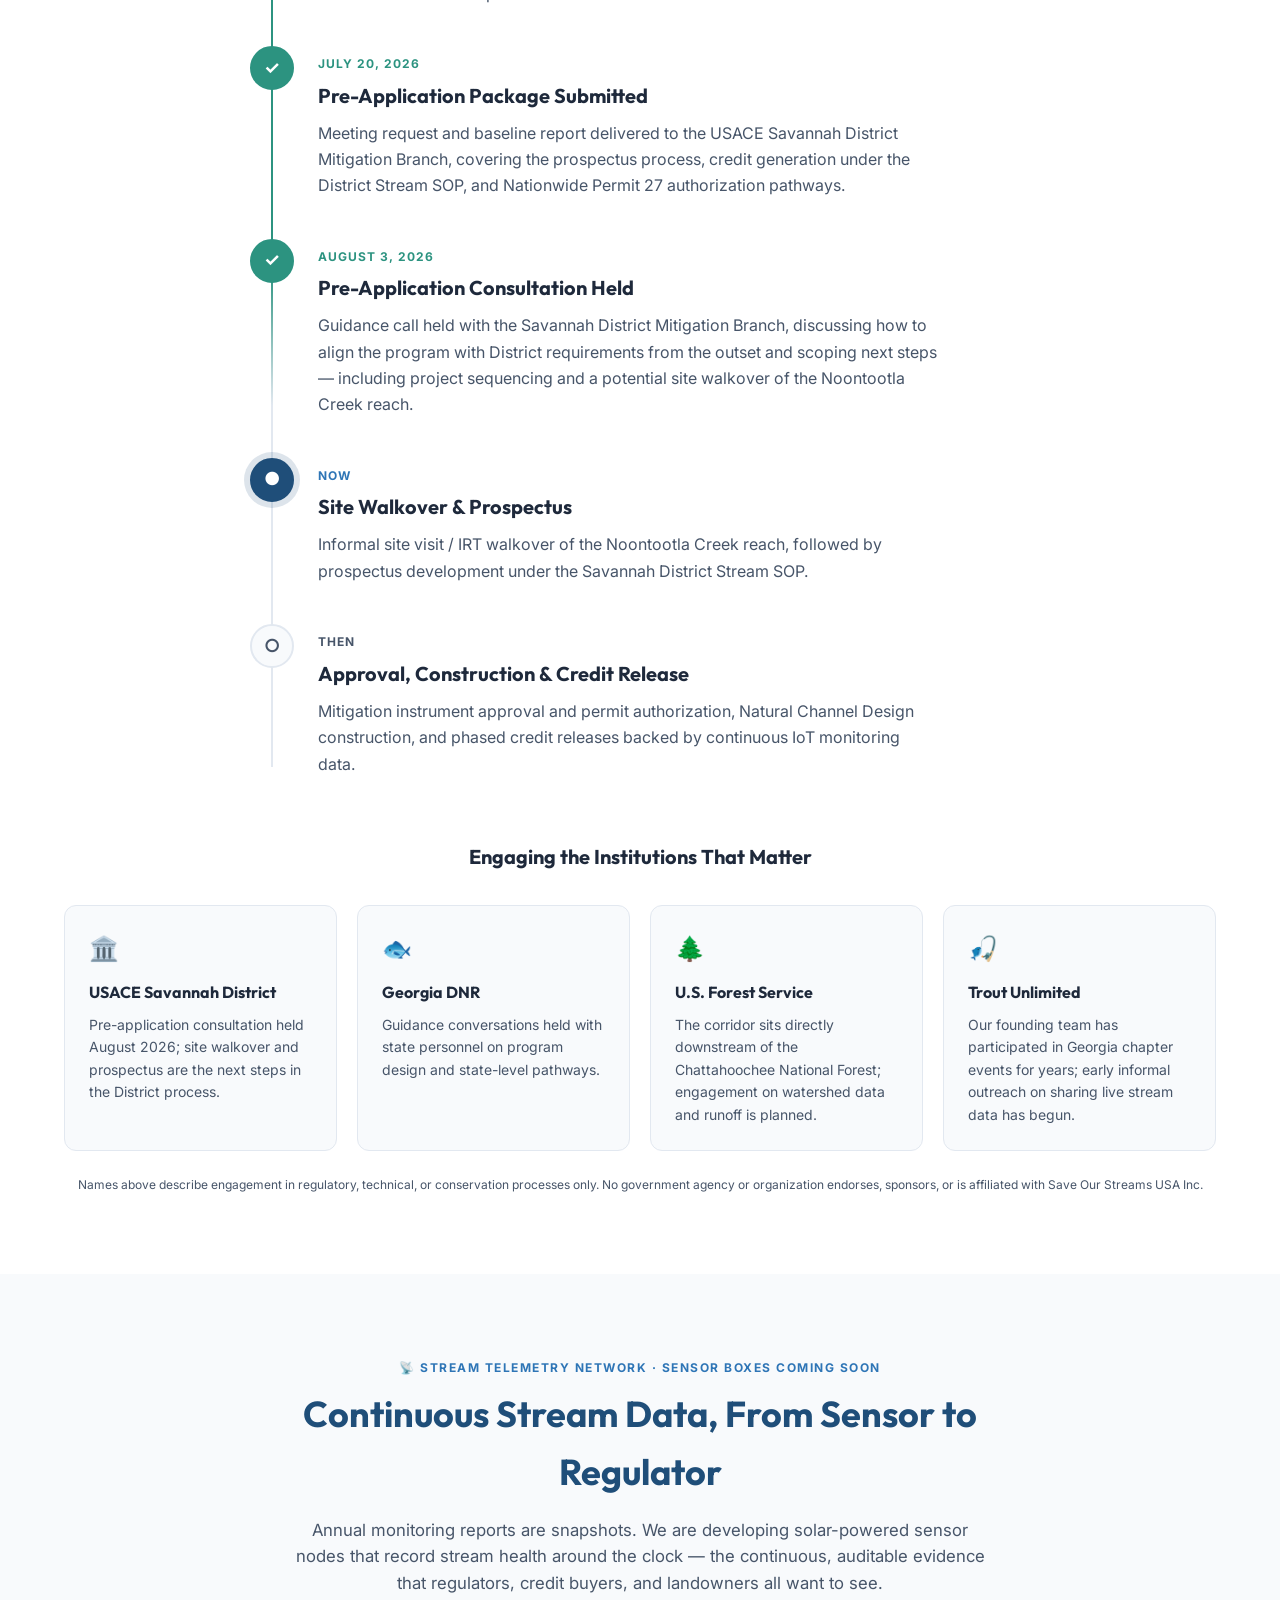
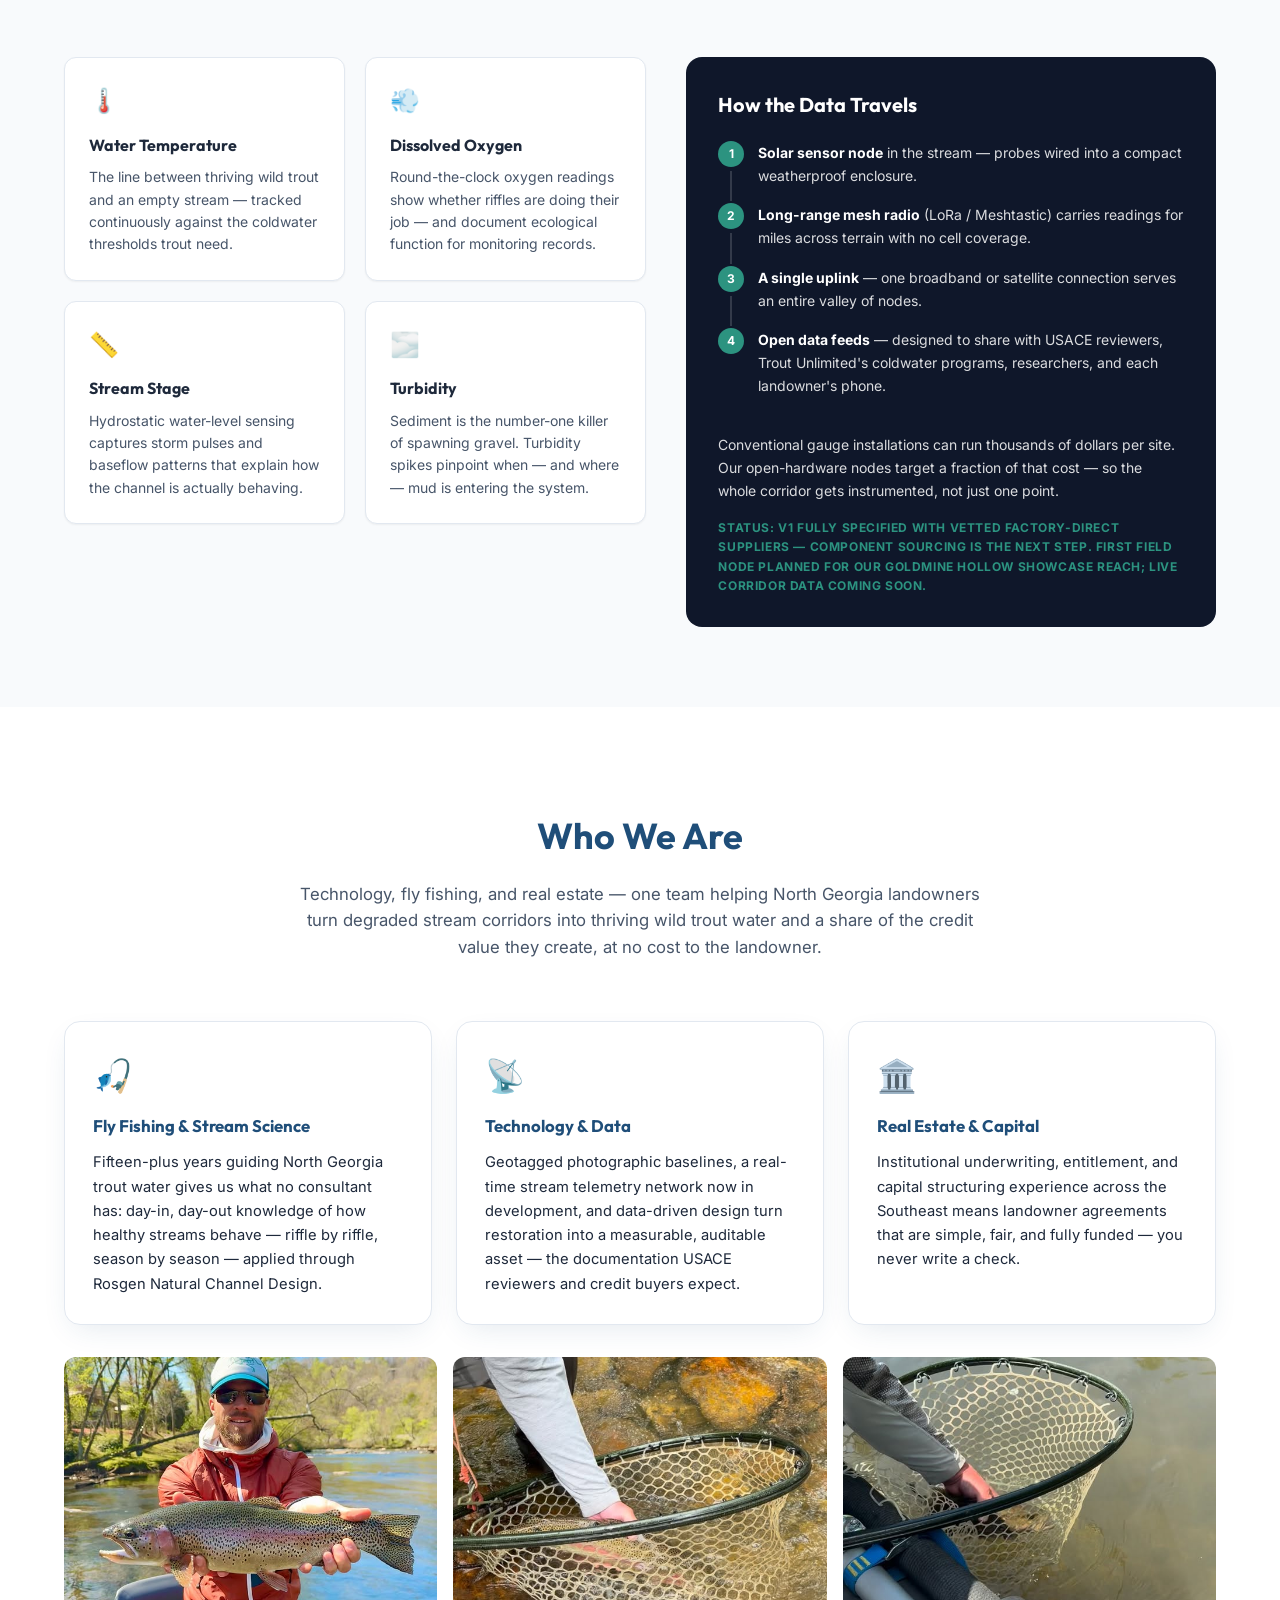
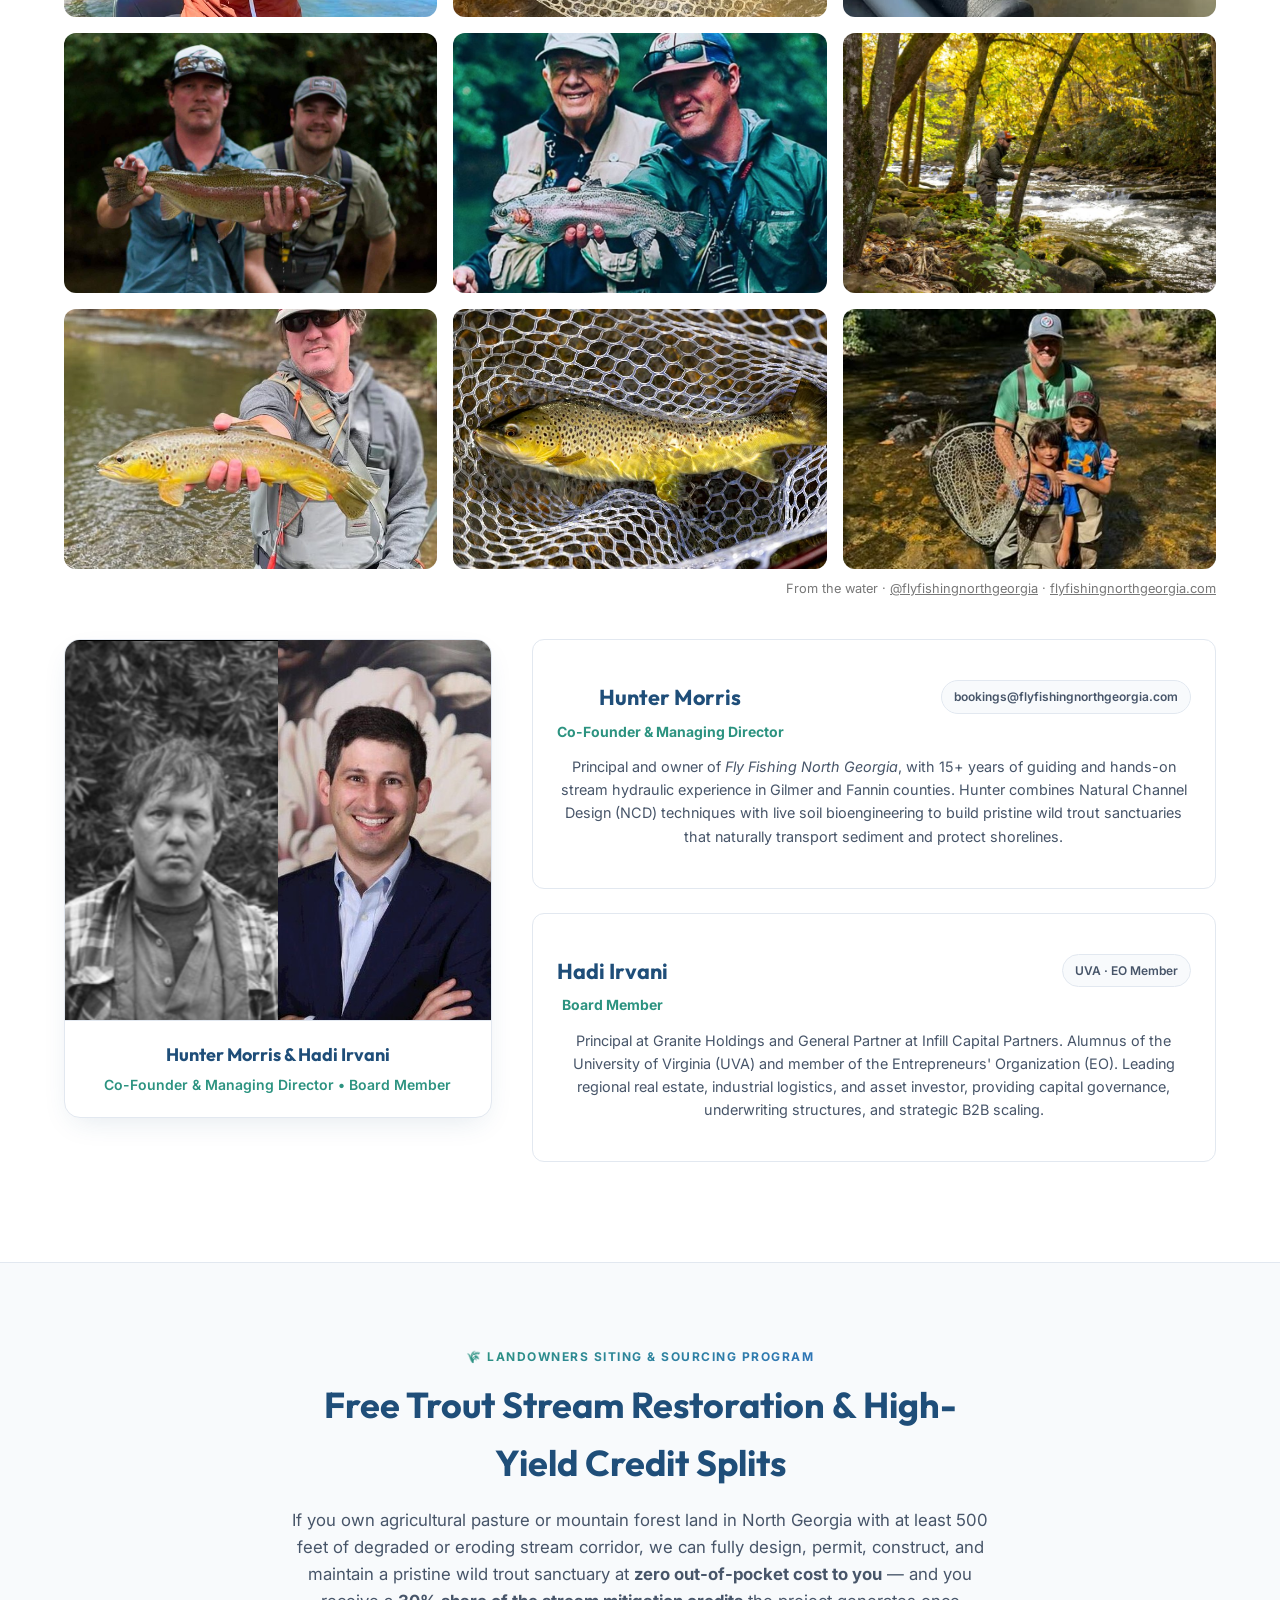
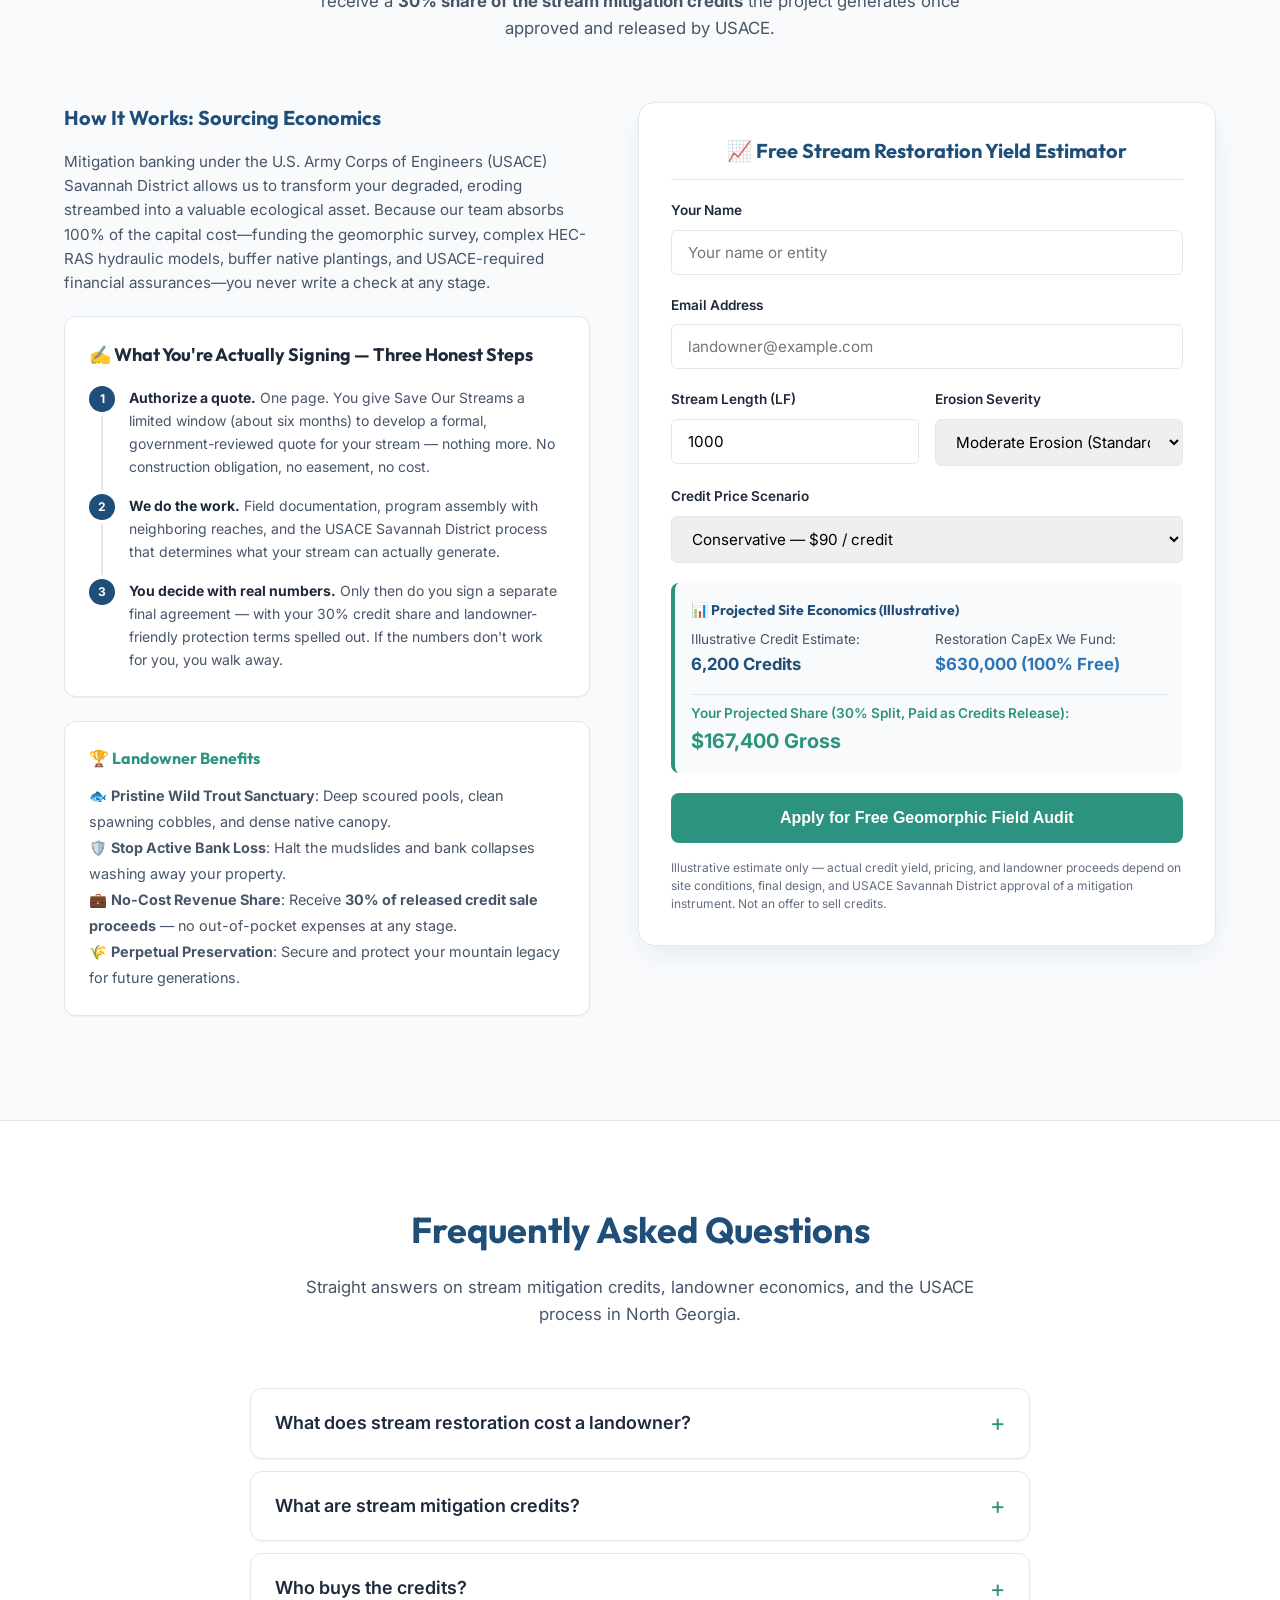
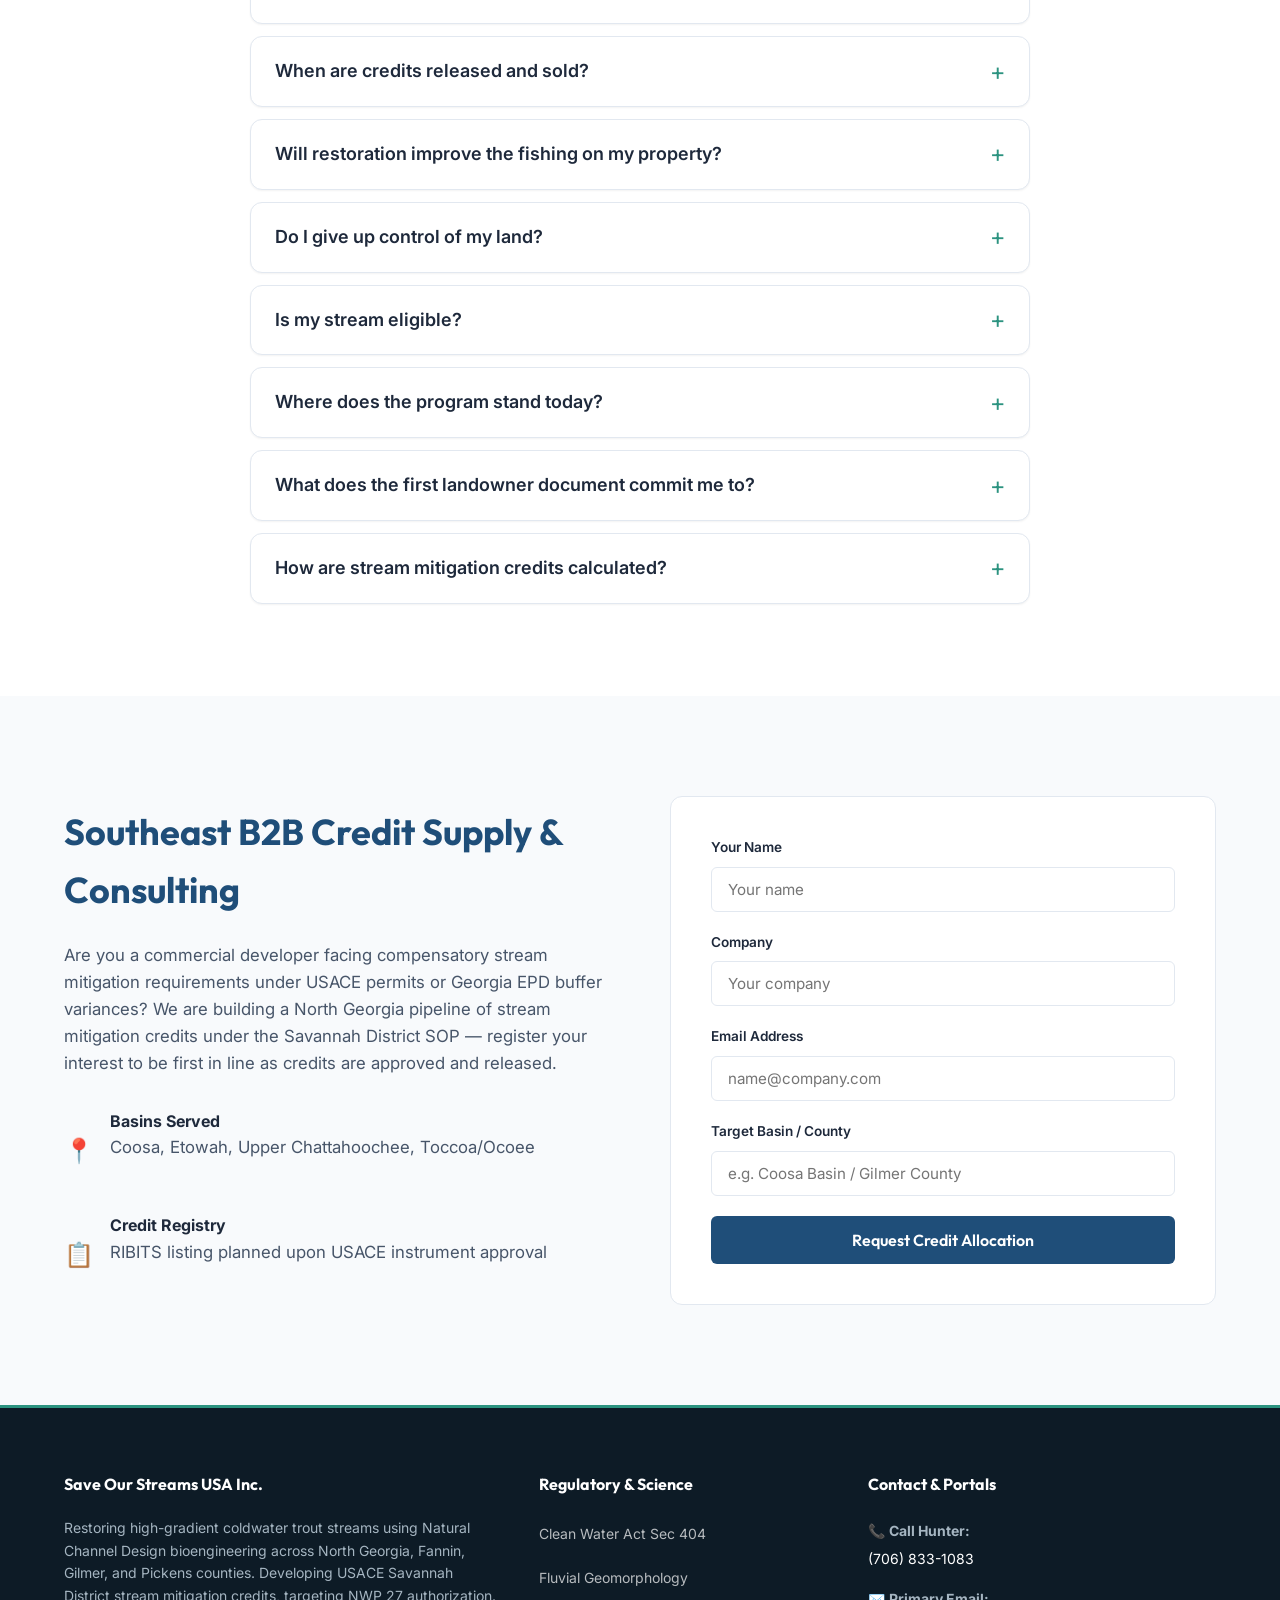
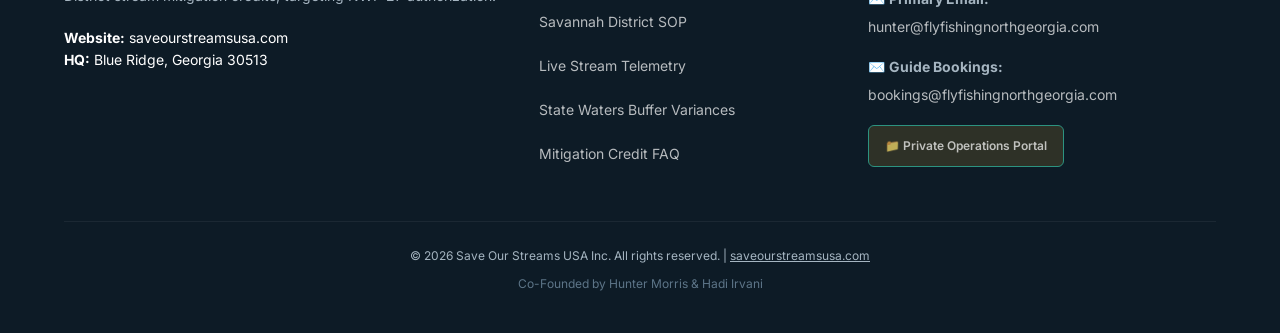
==== commit 2fdaed77: "Telemetry: sensor boxes coming soon status, claims-discipline pass (developing/conditional 30%/estim" ====
--- a/index.html
+++ b/index.html
@@ -58,7 +58,7 @@
         {
           "@type": "Question",
           "name": "What does stream restoration cost a landowner?",
-          "acceptedAnswer": { "@type": "Answer", "text": "Nothing out of pocket. Save Our Streams funds the geomorphic survey, design, permitting, construction, plantings, and monitoring. In return, you receive a 30% share of the proceeds when USACE-released stream mitigation credits are sold." }
+          "acceptedAnswer": { "@type": "Answer", "text": "Nothing out of pocket. Save Our Streams funds the geomorphic survey, design, permitting, construction, plantings, and monitoring. If credits are approved by USACE and sold, you receive a 30% share of the proceeds." }
         },
         {
           "@type": "Question",
@@ -262,7 +262,7 @@
                              <div class="differentiator-num">4</div>
                              <div>
                                  <h4 class="differentiator-item-title">Real-Time IoT Stream Monitoring</h4>
-                                 <p class="differentiator-item-desc">We are building custom solar-powered sensor boxes to measure dissolved oxygen and water temperature 24/7 — continuous performance data designed to go beyond annual monitoring reports and support timely credit releases.</p>
+                                 <p class="differentiator-item-desc">We are developing custom solar-powered sensor boxes to measure dissolved oxygen and water temperature 24/7 — continuous performance data designed to go beyond annual monitoring reports and support timely credit releases.</p>
                              </div>
                          </div>
                     </div>
@@ -494,7 +494,7 @@
                     <div class="agency-card">
                         <div class="agency-icon" aria-hidden="true">🎣</div>
                         <h4>Trout Unlimited</h4>
-                        <p>Our founding team has participated in Georgia chapter events for years; early conversations on sharing live stream data are underway.</p>
+                        <p>Our founding team has participated in Georgia chapter events for years; early informal outreach on sharing live stream data has begun.</p>
                     </div>
                 </div>
                 <p class="agency-disclaimer">Names above describe engagement in regulatory, technical, or conservation processes only. No government agency or organization endorses, sponsors, or is affiliated with Save Our Streams USA Inc.</p>
@@ -506,9 +506,9 @@
     <section id="telemetry" class="telemetry-section">
         <div class="container">
             <div class="section-hdr">
-                <span class="telemetry-tag">📡 Stream Telemetry Network &middot; Prototype v1 in Build</span>
+                <span class="telemetry-tag">📡 Stream Telemetry Network &middot; Sensor Boxes Coming Soon</span>
                 <h2>Continuous Stream Data, From Sensor to Regulator</h2>
-                <p>Annual monitoring reports are snapshots. We are building solar-powered sensor nodes that record stream health around the clock — the continuous, auditable evidence that regulators, credit buyers, and landowners all want to see.</p>
+                <p>Annual monitoring reports are snapshots. We are developing solar-powered sensor nodes that record stream health around the clock — the continuous, auditable evidence that regulators, credit buyers, and landowners all want to see.</p>
             </div>
 
             <div class="telemetry-grid">
@@ -544,7 +544,7 @@
                         <li><strong>Open data feeds</strong> — designed to share with USACE reviewers, Trout Unlimited's coldwater programs, researchers, and each landowner's phone.</li>
                     </ol>
                     <p class="telemetry-cost">Conventional gauge installations can run thousands of dollars per site. Our open-hardware nodes target a fraction of that cost — so the whole corridor gets instrumented, not just one point.</p>
-                    <p class="telemetry-status">Status: component specification complete; first field node planned for our Goldmine Hollow showcase reach.</p>
+                    <p class="telemetry-status">Status: v1 fully specified with vetted factory-direct suppliers — component sourcing is the next step. First field node planned for our Goldmine Hollow showcase reach; live corridor data coming soon.</p>
                 </div>
             </div>
         </div>
@@ -565,7 +565,7 @@
                 <div class="pillar-card">
                     <div class="pillar-icon">📡</div>
                     <h3>Technology &amp; Data</h3>
-                    <p>Geotagged photographic baselines, a real-time stream telemetry network now in prototyping, and data-driven design turn restoration into a measurable, auditable asset — the documentation USACE reviewers and credit buyers expect.</p>
+                    <p>Geotagged photographic baselines, a real-time stream telemetry network now in development, and data-driven design turn restoration into a measurable, auditable asset — the documentation USACE reviewers and credit buyers expect.</p>
                 </div>
                 <div class="pillar-card">
                     <div class="pillar-icon">🏛️</div>
@@ -695,7 +695,7 @@
                                 <label for="land-erosion">Erosion Severity</label>
                                 <select id="land-erosion" class="form-control" onchange="estimateSourcing()">
                                     <option value="8.6">Severe Bank Erosion (Maximum Yield)</option>
-                                    <option value="6.2">Moderate Erosion (Standard Lift)</option>
+                                    <option value="6.2" selected>Moderate Erosion (Standard Lift)</option>
                                     <option value="4.5">Low Erosion (Buffer Restoration Only)</option>
                                 </select>
                             </div>
@@ -747,7 +747,7 @@
             <div class="faq-list">
                 <details class="faq-item">
                     <summary>What does stream restoration cost a landowner?</summary>
-                    <p>Nothing out of pocket. Save Our Streams funds the geomorphic survey, design, permitting, construction, plantings, and monitoring. In return, you receive a 30% share of the proceeds when USACE-released stream mitigation credits are sold.</p>
+                    <p>Nothing out of pocket. Save Our Streams funds the geomorphic survey, design, permitting, construction, plantings, and monitoring. If credits are approved by USACE and sold, you receive a 30% share of the proceeds.</p>
                 </details>
                 <details class="faq-item">
                     <summary>What are stream mitigation credits?</summary>
